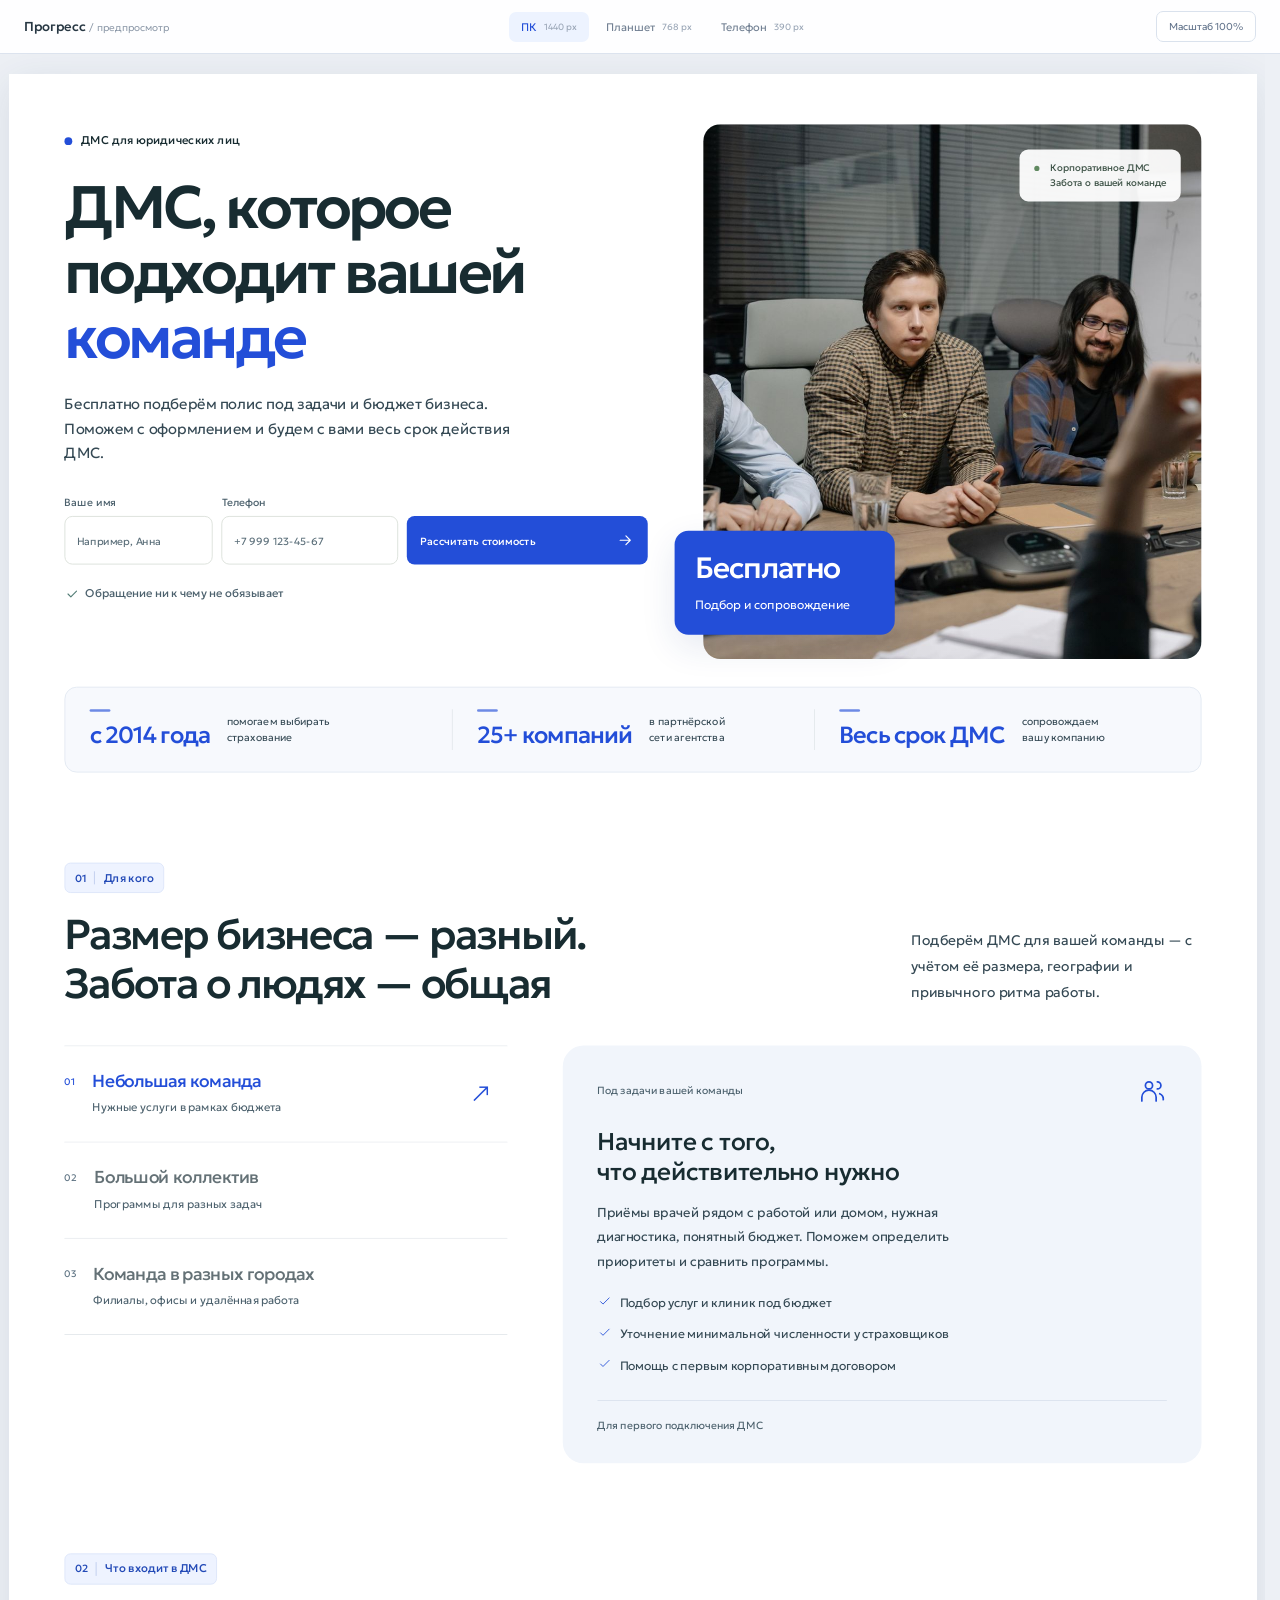
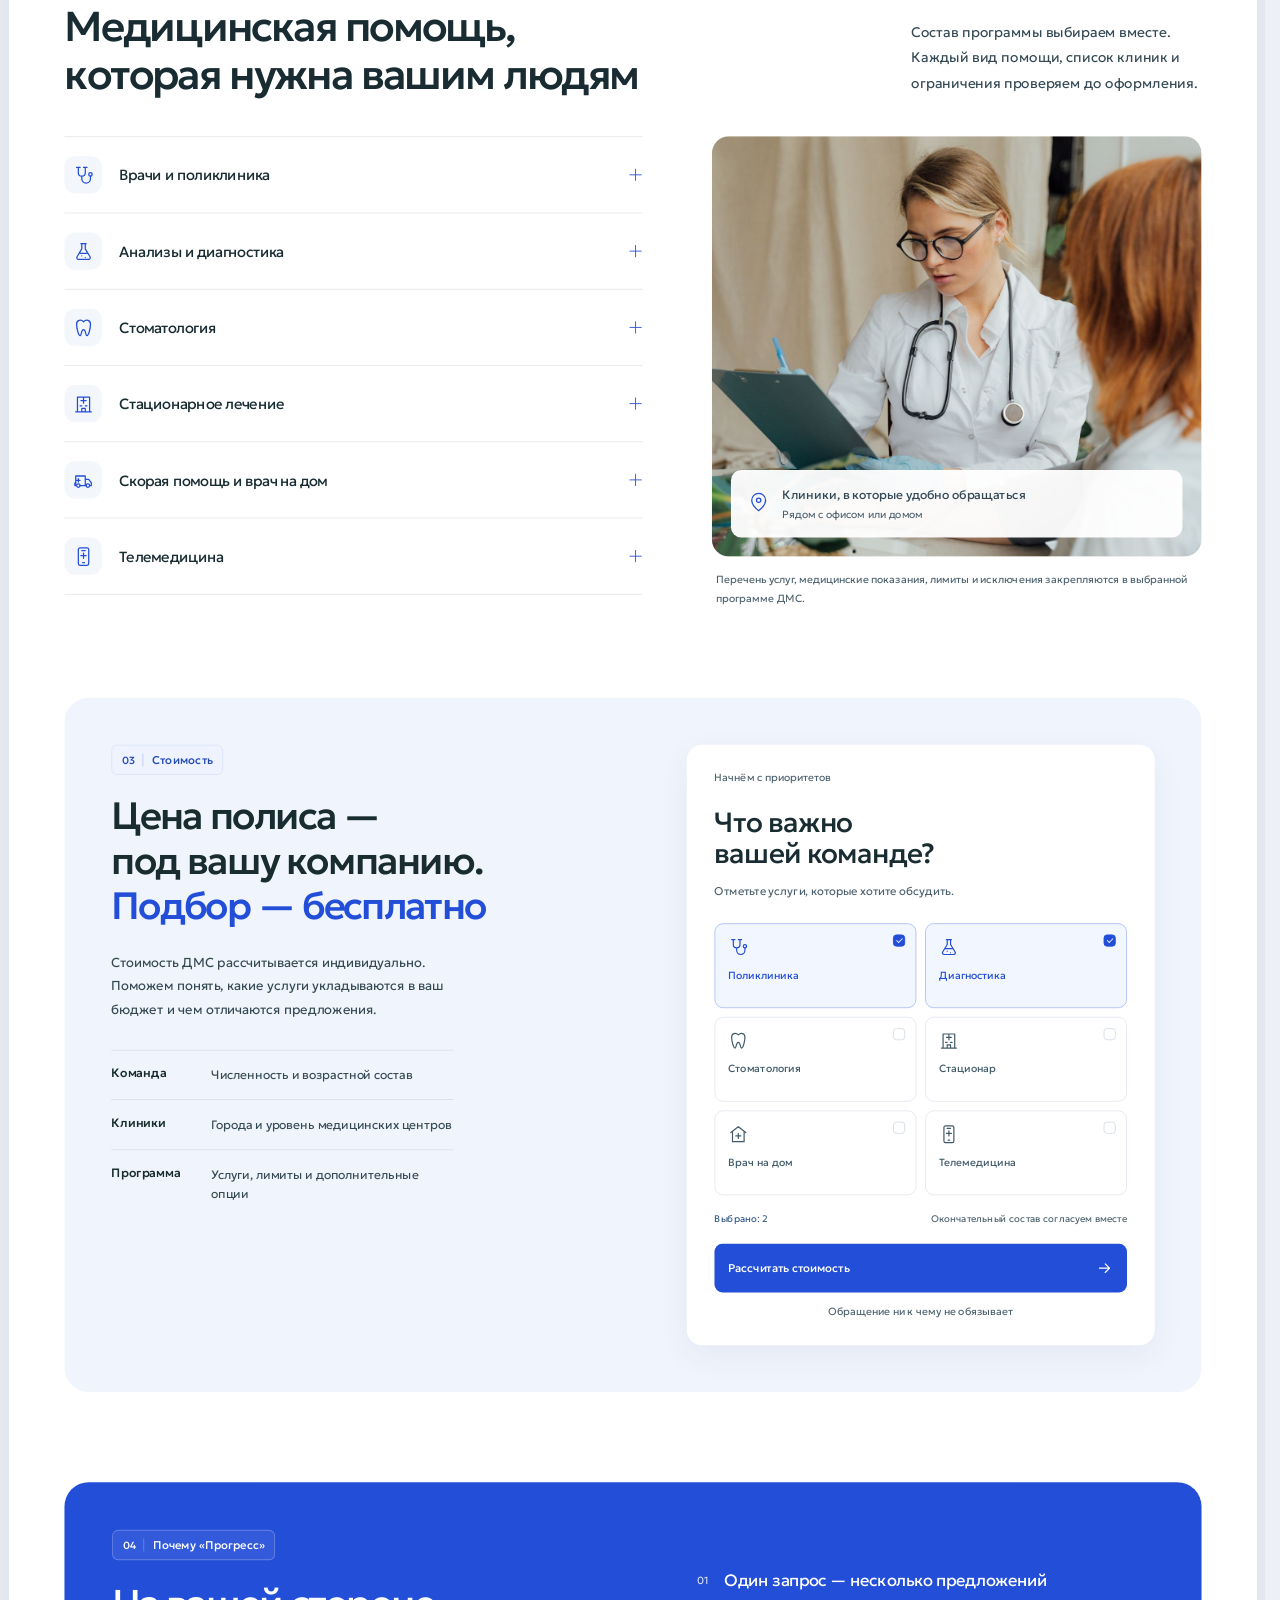
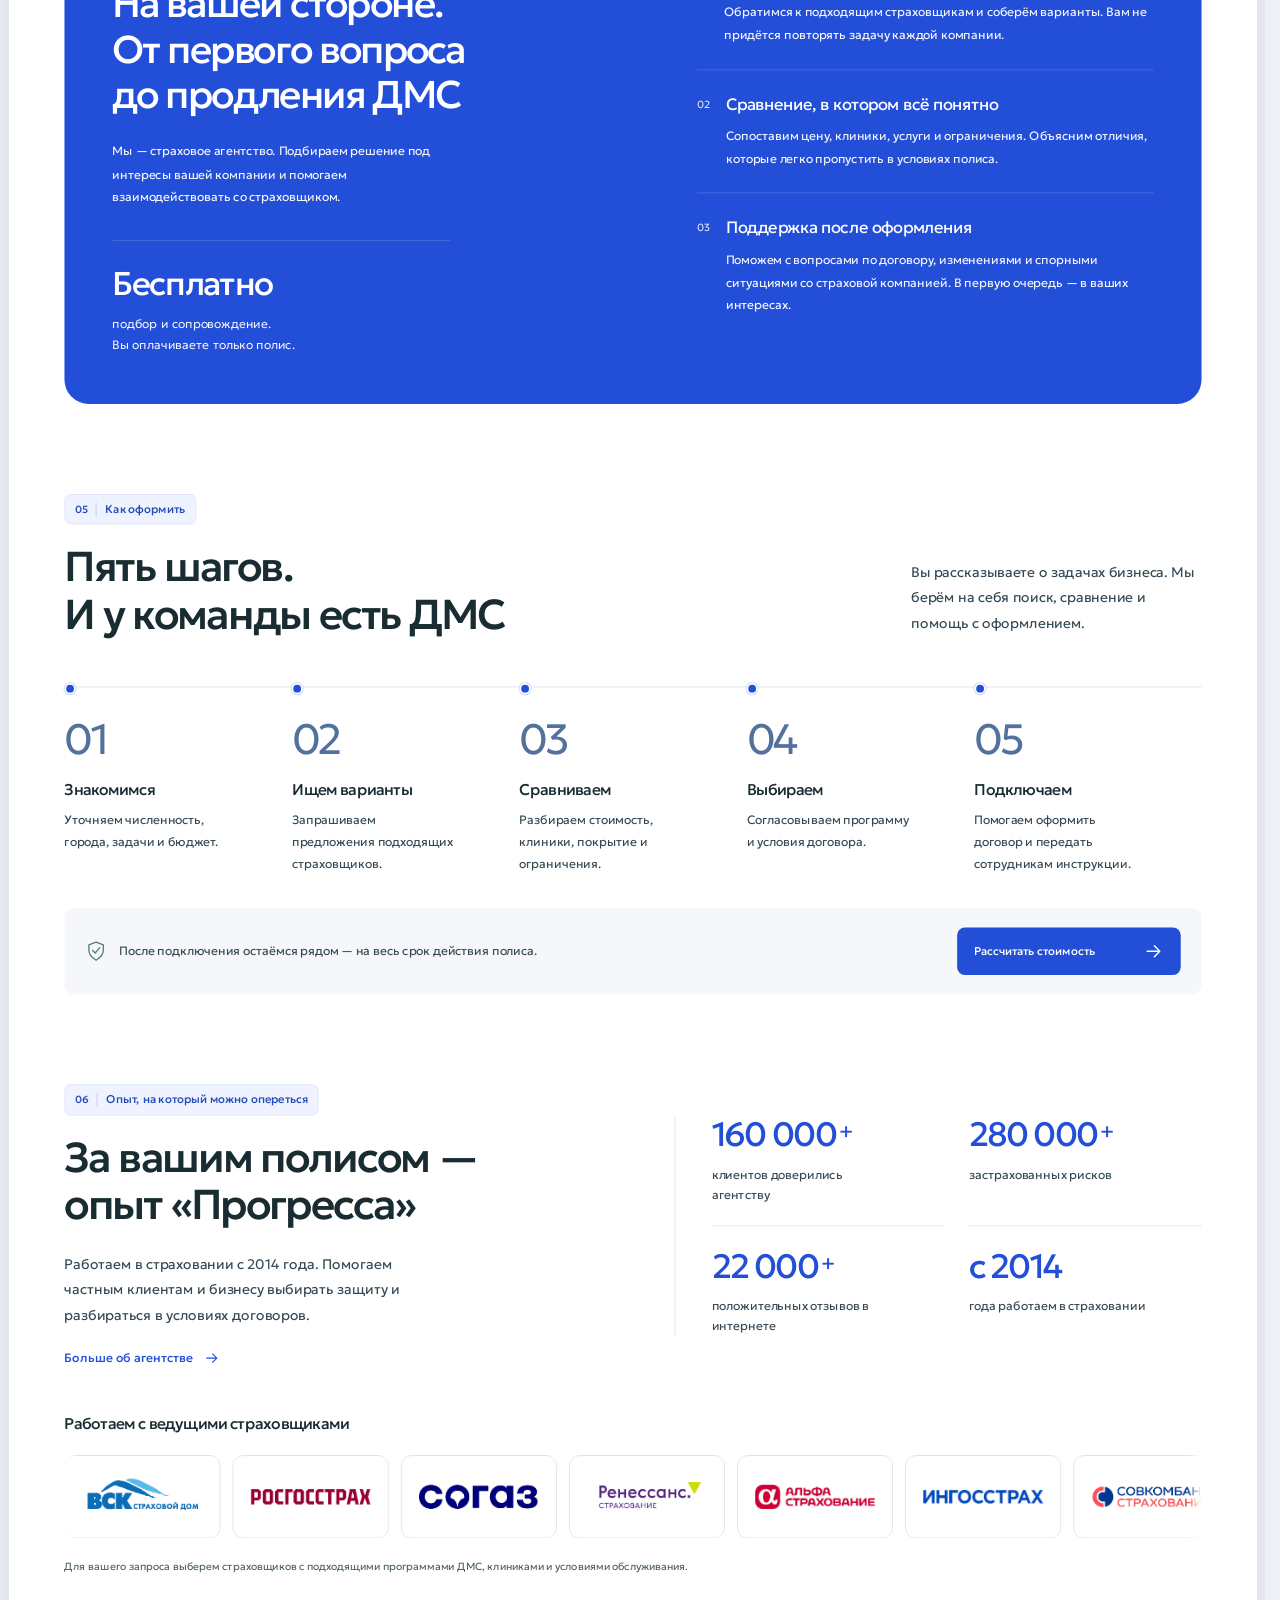
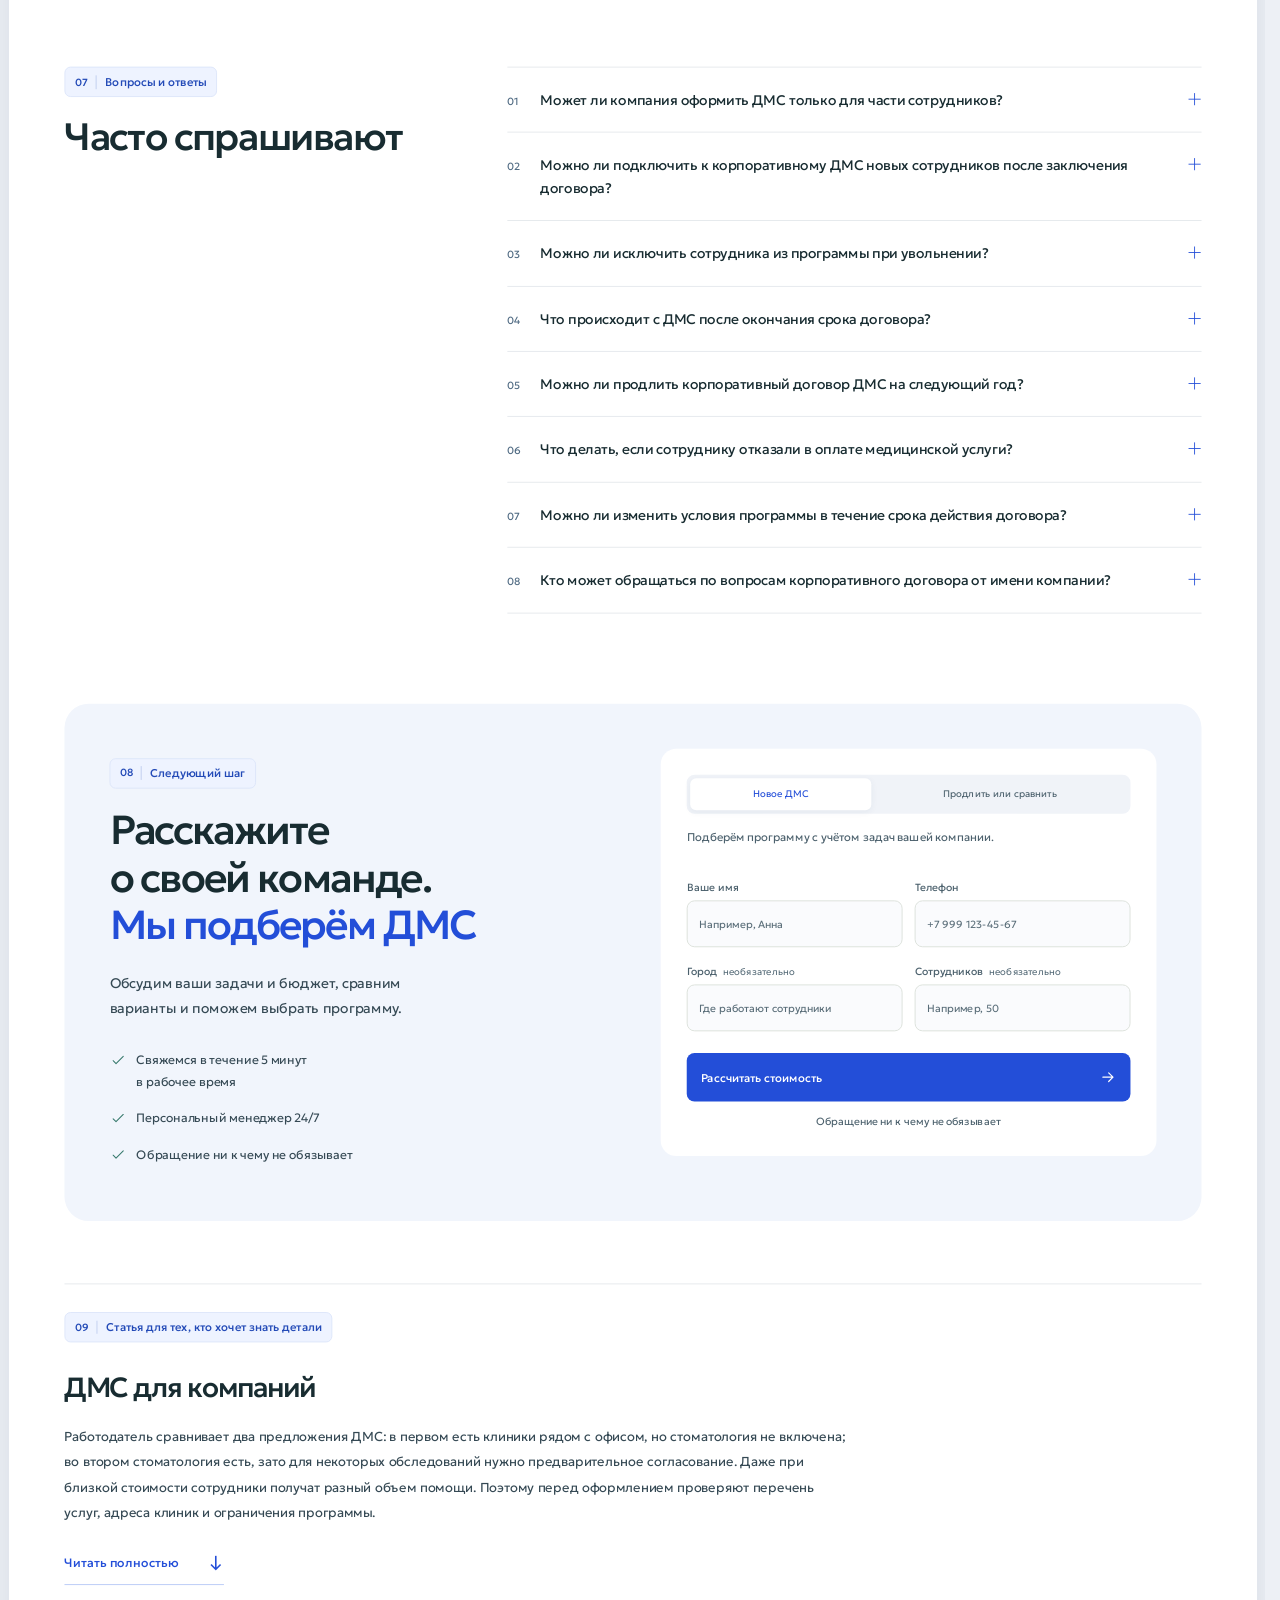
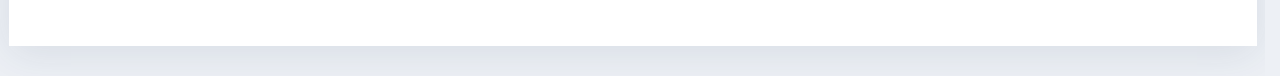
==== desktop.html @ ddcb8f74 "Publish reviewed DMS landing page with smooth scrolling" ====
<!doctype html>
<html lang="ru" data-review="desktop" data-width="1440">
<head>
  <meta charset="utf-8">
  <meta name="viewport" content="width=device-width,initial-scale=1">
  <meta name="robots" content="noindex,nofollow">
  <meta name="theme-color" content="#ffffff">
  <meta name="description" content="Бесплатный подбор ДМС для сотрудников под задачи и бюджет вашей компании. Прогресс Страхование — на вашей стороне весь срок полиса.">
  <title>ПК 1440 — ДМС Прогресс</title>
  <link rel="icon" href="./assets/favicon.svg" type="image/svg+xml">
  <link rel="preload" href="./assets/fonts/Geologica-Variable.ttf" as="font" type="font/ttf" crossorigin>
  <link rel="stylesheet" href="./previews/desktop.css">
  <link rel="stylesheet" href="./assets/vendor/lenis/lenis.css">
  <script src="./assets/vendor/lenis/lenis.min.js" defer></script>
  <script src="./scroll.js" defer></script>
  <script src="./app.js" defer></script>
<link rel="stylesheet" href="./review.css"><script src="./review.js" defer></script></head>
<body><div class="review-toolbar"><a class="review-brand" href="./index.html" title="Открыть обычную адаптивную страницу">Прогресс <span>/ предпросмотр</span></a><nav aria-label="Формат предпросмотра"><a href="./desktop.html" aria-current="page">ПК<span>1440 px</span></a><a href="./tablet.html">Планшет<span>768 px</span></a><a href="./mobile.html">Телефон<span>390 px</span></a></nav><button id="review-scale" type="button" aria-pressed="false">Масштаб 100%</button></div><div class="review-stage"><div class="review-canvas">
  <main>
    <section class="hero" aria-labelledby="hero-title">
      <div class="hero-copy">
        <div class="eyebrow"><span class="eyebrow-mark" aria-hidden="true"></span>ДМС для юридических лиц</div>
        <h1 id="hero-title">ДМС, которое<br>подходит вашей<br><span>команде</span></h1>
        <p class="hero-lead">Бесплатно подберём полис под задачи и бюджет бизнеса. Поможем с оформлением и будем с вами весь срок действия ДМС.</p>
        <form class="hero-form" id="hero-form" data-lead-form novalidate>
          <div class="form-row">
            <label class="field"><span>Ваше имя</span><input name="name" id="hero-name" autocomplete="given-name" placeholder="Например, Анна" required maxlength="80" aria-describedby="name-error"><small class="field-error" id="name-error"></small></label>
            <label class="field"><span>Телефон</span><input name="phone" id="hero-phone" autocomplete="tel" inputmode="tel" type="tel" placeholder="+7 999 123-45-67" required maxlength="22" aria-describedby="phone-error"><small class="field-error" id="phone-error"></small></label>
            <button class="button-primary" type="submit"><span>Рассчитать стоимость</span><svg viewBox="0 0 24 24" aria-hidden="true"><path d="M5 12h14M13 6l6 6-6 6"/></svg></button>
          </div>
        </form>
        <button class="button-primary hero-mobile-cta" type="button" data-open-lead data-context="hero" aria-haspopup="dialog" aria-controls="lead-dialog"><span>Рассчитать стоимость</span><svg viewBox="0 0 24 24" aria-hidden="true"><path d="M5 12h14M13 6l6 6-6 6"/></svg></button>
        <div class="hero-assurance">
          <span><svg viewBox="0 0 22 22" aria-hidden="true"><path d="m5 11 4 4 8-8"/></svg>Обращение ни к чему не обязывает</span>
        </div>
      </div>
      <div class="hero-visual">
        <figure class="hero-photo"><img src="./assets/images/business-meeting.jpg" alt="Коллеги на рабочем совещании" width="1500" height="1000" fetchpriority="high"></figure>
        <div class="care-caption"><span class="care-dot" aria-hidden="true"></span>Корпоративное ДМС<br>Забота о вашей команде</div>
        <div class="free-card">
          <div class="free-price">Бесплатно</div>
          <p>Подбор и сопровождение</p>
        </div>
      </div>
      <dl class="hero-proof" aria-label="Об агентстве">
        <div class="proof-fact"><dt>с 2014 года</dt><dd>помогаем выбирать<br>страхование</dd></div>
        <div class="proof-fact"><dt>25+ компаний</dt><dd>в партнёрской<br>сети агентства</dd></div>
        <div class="proof-fact"><dt>Весь срок ДМС</dt><dd>сопровождаем<br>вашу компанию</dd></div>
      </dl>
    </section>
    <section class="section audience-section" id="for-whom" aria-labelledby="audience-title" data-section="2">
  <div class="section-heading">
    <div><span class="section-kicker"><span class="kicker-index">01</span><span>Для кого</span></span><h2 id="audience-title">Размер бизнеса — разный.<br> Забота о людях — общая</h2></div>
    <p class="section-intro">Подберём ДМС для вашей команды — с учётом её размера, географии и привычного ритма работы.</p>
  </div>
  <div class="audience-layout">
    <div class="audience-tabs" role="tablist" aria-label="Тип вашей команды" aria-orientation="vertical">
      <button class="audience-tab is-active" id="team-small-tab" role="tab" aria-selected="true" aria-controls="team-small-panel" tabindex="0"><span class="tab-number">01</span><span><strong>Небольшая команда</strong><small>Нужные услуги в рамках бюджета</small></span><span class="tab-arrow" aria-hidden="true">↗</span></button>
      <button class="audience-tab" id="team-large-tab" role="tab" aria-selected="false" aria-controls="team-large-panel" tabindex="-1"><span class="tab-number">02</span><span><strong>Большой коллектив</strong><small>Программы для разных задач</small></span><span class="tab-arrow" aria-hidden="true">↗</span></button>
      <button class="audience-tab" id="team-regions-tab" role="tab" aria-selected="false" aria-controls="team-regions-panel" tabindex="-1"><span class="tab-number">03</span><span><strong>Команда в разных городах</strong><small>Филиалы, офисы и удалённая работа</small></span><span class="tab-arrow" aria-hidden="true">↗</span></button>
    </div>
    <div class="audience-panels">
      <div class="audience-panel" id="team-small-panel" role="tabpanel" aria-labelledby="team-small-tab" tabindex="0">
        <div class="panel-topline"><span>Под задачи вашей команды</span><svg class="icon" viewBox="0 0 24 24" aria-hidden="true"><circle cx="9" cy="8" r="3"/><path d="M3 21v-3a6 6 0 0 1 12 0v3M16 5a3 3 0 0 1 0 6m2 4a5 5 0 0 1 3 5"/></svg></div>
        <h3>Начните с того,<br> что действительно нужно</h3><p>Приёмы врачей рядом с работой или домом, нужная диагностика, понятный бюджет. Поможем определить приоритеты и сравнить программы.</p>
        <ul class="clean-list"><li><svg class="icon" viewBox="0 0 24 24" aria-hidden="true"><path d="m5 12 4 4L19 6"/></svg>Подбор услуг и клиник под бюджет</li><li><svg class="icon" viewBox="0 0 24 24" aria-hidden="true"><path d="m5 12 4 4L19 6"/></svg>Уточнение минимальной численности у страховщиков</li><li><svg class="icon" viewBox="0 0 24 24" aria-hidden="true"><path d="m5 12 4 4L19 6"/></svg>Помощь с первым корпоративным договором</li></ul>
        <span class="panel-footnote">Для первого подключения ДМС</span>
      </div>
      <div class="audience-panel" id="team-large-panel" role="tabpanel" aria-labelledby="team-large-tab" tabindex="0" hidden>
        <div class="panel-topline"><span>Одна компания, разные потребности</span><svg class="icon" viewBox="0 0 24 24" aria-hidden="true"><path d="M4 21V3h12v18M16 11h4v10M2 21h20M8 7h4M8 11h4M8 15h4M9 21v-3h2v3"/></svg></div>
        <h3>Программа, в которой<br> учтён весь коллектив</h3><p>Офис, производство, руководители и отдельные подразделения могут нуждаться в разном наборе услуг. Сопоставим подходящие уровни ДМС.</p>
        <ul class="clean-list"><li><svg class="icon" viewBox="0 0 24 24" aria-hidden="true"><path d="m5 12 4 4L19 6"/></svg>Программы для разных категорий сотрудников</li><li><svg class="icon" viewBox="0 0 24 24" aria-hidden="true"><path d="m5 12 4 4L19 6"/></svg>Условия подключения и исключения работников</li><li><svg class="icon" viewBox="0 0 24 24" aria-hidden="true"><path d="m5 12 4 4L19 6"/></svg>Понятное сравнение покрытия и стоимости</li></ul>
        <span class="panel-footnote">Для растущих компаний и крупных предприятий</span>
      </div>
      <div class="audience-panel" id="team-regions-panel" role="tabpanel" aria-labelledby="team-regions-tab" tabindex="0" hidden>
        <div class="panel-topline"><span>Забота без привязки к одному офису</span><svg class="icon" viewBox="0 0 24 24" aria-hidden="true"><path d="M20 10c0 6-8 12-8 12S4 16 4 10a8 8 0 0 1 16 0Z"/><circle cx="12" cy="10" r="2.5"/></svg></div>
        <h3>Сотрудники в разных городах.<br> Внимание — каждому</h3><p>Проверим доступные клиники по местам работы и проживания сотрудников. Обсудим условия обслуживания в поездках и дистанционные консультации.</p>
        <ul class="clean-list"><li><svg class="icon" viewBox="0 0 24 24" aria-hidden="true"><path d="m5 12 4 4L19 6"/></svg>Сеть клиник для каждого города</li><li><svg class="icon" viewBox="0 0 24 24" aria-hidden="true"><path d="m5 12 4 4L19 6"/></svg>Условия для удалённых сотрудников</li><li><svg class="icon" viewBox="0 0 24 24" aria-hidden="true"><path d="m5 12 4 4L19 6"/></svg>Телемедицина и помощь в командировках</li></ul>
        <span class="panel-footnote">Доступность услуг зависит от выбранной программы</span>
      </div>
    </div>
  </div>
</section>

<section class="section coverage-section" id="coverage" aria-labelledby="coverage-title" data-section="3">
  <div class="section-heading"><div><span class="section-kicker"><span class="kicker-index">02</span><span>Что входит в ДМС</span></span><h2 id="coverage-title">Медицинская помощь,<br> которая нужна вашим людям</h2></div><p class="section-intro">Состав программы выбираем вместе. Каждый вид помощи, список клиник и ограничения проверяем до оформления.</p></div>
  <div class="coverage-layout">
    <div class="coverage-options">
      <details class="coverage-option" name="coverage"><summary><span class="service-icon"><svg class="icon" viewBox="0 0 24 24" aria-hidden="true"><path d="M6 3v6a4 4 0 0 0 8 0V3M4 3h4M12 3h4M10 13v3a5 5 0 0 0 10 0v-3"/><circle cx="20" cy="11" r="2"/></svg></span><span>Врачи и поликлиника</span><span class="disclosure-mark" aria-hidden="true"></span></summary><div class="coverage-answer">Приёмы терапевта и профильных специалистов, лечение и процедуры по назначению врача. Уточним доступные клиники, порядок записи и повторных обращений.</div></details>
      <details class="coverage-option" name="coverage"><summary><span class="service-icon"><svg class="icon" viewBox="0 0 24 24" aria-hidden="true"><path d="M9 3h6M10 3v6L4.5 18a2 2 0 0 0 1.7 3h11.6a2 2 0 0 0 1.7-3L14 9V3M8 14h8"/><path d="M10 17h.01M14 19h.01"/></svg></span><span>Анализы и диагностика</span><span class="disclosure-mark" aria-hidden="true"></span></summary><div class="coverage-answer">Лабораторные исследования, УЗИ и другие обследования по медицинским показаниям. Для сложной диагностики отдельно проверим условия направления и согласования.</div></details>
      <details class="coverage-option" name="coverage"><summary><span class="service-icon"><svg class="icon" viewBox="0 0 24 24" aria-hidden="true"><path d="M12 5c-3-3-8-2-8 3 0 4 2 13 4 13 2 0 1-7 4-7s2 7 4 7c2 0 4-9 4-13 0-5-5-6-8-3Z"/></svg></span><span>Стоматология</span><span class="disclosure-mark" aria-hidden="true"></span></summary><div class="coverage-answer">Диагностика и лечение зубов в пределах выбранного пакета. Состав услуг, профилактику, протезирование и другие ограничения уточним отдельно.</div></details>
      <details class="coverage-option" name="coverage"><summary><span class="service-icon"><svg class="icon" viewBox="0 0 24 24" aria-hidden="true"><path d="M5 21V4h14v17M3 21h18M9 8h6M12 5v6M8 14h2M14 14h2M10 21v-4h4v4"/></svg></span><span>Стационарное лечение</span><span class="disclosure-mark" aria-hidden="true"></span></summary><div class="coverage-answer">Плановая или экстренная госпитализация — если включена в программу. Проверим медицинские организации, основания для обращения, лимиты и согласования.</div></details>
      <details class="coverage-option" name="coverage"><summary><span class="service-icon"><svg class="icon" viewBox="0 0 24 24" aria-hidden="true"><path d="M3 17V7h11v10M14 11h4l3 4v3h-2M3 18H2v-3M8 18h7M6 10v4M4 12h4"/><circle cx="6" cy="18" r="2"/><circle cx="17" cy="18" r="2"/></svg></span><span>Скорая помощь и врач на дом</span><span class="disclosure-mark" aria-hidden="true"></span></summary><div class="coverage-answer">Выезд врача, неотложная помощь и транспортировка по условиям полиса. Важны территория обслуживания, режим работы и порядок вызова.</div></details>
      <details class="coverage-option" name="coverage"><summary><span class="service-icon"><svg class="icon" viewBox="0 0 24 24" aria-hidden="true"><rect x="6" y="2" width="12" height="20" rx="2"/><path d="M10 5h4M12 8v6M9 11h6M11 19h2"/></svg></span><span>Телемедицина</span><span class="disclosure-mark" aria-hidden="true"></span></summary><div class="coverage-answer">Дистанционные консультации врачей и дополнительные сервисы. Уточним доступные специальности, количество обращений и возможности выбранной программы.</div></details>
    </div>
    <div class="coverage-visual">
      <figure><img src="./assets/images/consultation.jpg" alt="Врач беседует с пациенткой на консультации" width="1200" height="1800" loading="lazy"><figcaption><span><svg class="icon" viewBox="0 0 24 24" aria-hidden="true"><path d="M20 10c0 6-8 12-8 12S4 16 4 10a8 8 0 0 1 16 0Z"/><circle cx="12" cy="10" r="2.5"/></svg></span><p>Клиники, в которые удобно обращаться<br> <small>Рядом с офисом или домом</small></p></figcaption></figure>
      <p class="coverage-note">Перечень услуг, медицинские показания, лимиты и исключения закрепляются в выбранной программе ДМС.</p>
    </div>
  </div>
</section>

<section class="section price-section" id="price" aria-labelledby="price-title" data-section="4">
  <div class="price-surface">
    <div class="price-copy"><span class="section-kicker"><span class="kicker-index">03</span><span>Стоимость</span></span><h2 id="price-title">Цена полиса —<br> под вашу компанию.<br> <span>Подбор — бесплатно</span></h2><p class="section-intro">Стоимость ДМС рассчитывается индивидуально. Поможем понять, какие услуги укладываются в ваш бюджет и чем отличаются предложения.</p>
      <dl class="price-factors"><div><dt>Команда</dt><dd>Численность и возрастной состав</dd></div><div><dt>Клиники</dt><dd>Города и уровень медицинских центров</dd></div><div><dt>Программа</dt><dd>Услуги, лимиты и дополнительные опции</dd></div></dl>
    </div>
    <div class="program-builder"><div class="builder-top"><span>Начнём с приоритетов</span></div><h3>Что важно<br> вашей команде?</h3><p>Отметьте услуги, которые хотите обсудить.</p><fieldset class="service-choices"><legend class="sr-only">Приоритетные медицинские услуги</legend>
      <label><input type="checkbox" name="service" value="Поликлиника" checked><span><svg class="icon" viewBox="0 0 24 24" aria-hidden="true"><path d="M6 3v6a4 4 0 0 0 8 0V3M4 3h4M12 3h4M10 13v3a5 5 0 0 0 10 0v-3"/><circle cx="20" cy="11" r="2"/></svg>Поликлиника<i aria-hidden="true"></i></span></label>
      <label><input type="checkbox" name="service" value="Диагностика" checked><span><svg class="icon" viewBox="0 0 24 24" aria-hidden="true"><path d="M9 3h6M10 3v6L4.5 18a2 2 0 0 0 1.7 3h11.6a2 2 0 0 0 1.7-3L14 9V3M8 14h8"/><path d="M10 17h.01M14 19h.01"/></svg>Диагностика<i aria-hidden="true"></i></span></label>
      <label><input type="checkbox" name="service" value="Стоматология"><span><svg class="icon" viewBox="0 0 24 24" aria-hidden="true"><path d="M12 5c-3-3-8-2-8 3 0 4 2 13 4 13 2 0 1-7 4-7s2 7 4 7c2 0 4-9 4-13 0-5-5-6-8-3Z"/></svg>Стоматология<i aria-hidden="true"></i></span></label>
      <label><input type="checkbox" name="service" value="Стационар"><span><svg class="icon" viewBox="0 0 24 24" aria-hidden="true"><path d="M5 21V4h14v17M3 21h18M9 8h6M12 5v6M8 14h2M14 14h2M10 21v-4h4v4"/></svg>Стационар<i aria-hidden="true"></i></span></label>
      <label><input type="checkbox" name="service" value="Помощь на дому"><span><svg class="icon" viewBox="0 0 24 24" aria-hidden="true"><path d="m3 10 9-7 9 7M5 9v12h14V9M12 11v6M9 14h6"/></svg>Врач на дом<i aria-hidden="true"></i></span></label>
      <label><input type="checkbox" name="service" value="Телемедицина"><span><svg class="icon" viewBox="0 0 24 24" aria-hidden="true"><rect x="6" y="2" width="12" height="20" rx="2"/><path d="M10 5h4M12 8v6M9 11h6M11 19h2"/></svg>Телемедицина<i aria-hidden="true"></i></span></label>
    </fieldset><div class="builder-summary"><span id="service-count" aria-live="polite">Выбрано: 2</span><span>Окончательный состав согласуем вместе</span></div><button class="button-primary" type="button" data-open-lead data-context="price"><span>Рассчитать стоимость</span><svg class="icon" viewBox="0 0 24 24" aria-hidden="true"><path d="M5 12h14M13 6l6 6-6 6"/></svg></button><small class="builder-note">Обращение ни к чему не обязывает</small></div>
  </div>
</section>

<section class="section agency-section" id="agency" aria-labelledby="agency-title" data-section="5">
  <div class="agency-surface"><div class="agency-main"><span class="section-kicker"><span class="kicker-index">04</span><span>Почему «Прогресс»</span></span><h2 id="agency-title">На вашей стороне.<br> От первого вопроса<br> до продления ДМС</h2><p>Мы — страховое агентство. Подбираем решение под интересы вашей компании и помогаем взаимодействовать со страховщиком.</p><div class="agency-cost"><strong>Бесплатно</strong><span>подбор и сопровождение.<br> Вы оплачиваете только полис.</span></div></div>
    <div class="agency-reasons"><article><span class="reason-number">01</span><div><h3>Один запрос — несколько предложений</h3><p>Обратимся к подходящим страховщикам и соберём варианты. Вам не придётся повторять задачу каждой компании.</p></div></article><article><span class="reason-number">02</span><div><h3>Сравнение, в котором всё понятно</h3><p>Сопоставим цену, клиники, услуги и ограничения. Объясним отличия, которые легко пропустить в условиях полиса.</p></div></article><article><span class="reason-number">03</span><div><h3>Поддержка после оформления</h3><p>Поможем с вопросами по договору, изменениями и спорными ситуациями со страховой компанией. В первую очередь — в ваших интересах.</p></div></article></div>
  </div>
</section>

<section class="section process-section" id="process" aria-labelledby="process-title" data-section="6">
  <div class="section-heading"><div><span class="section-kicker"><span class="kicker-index">05</span><span>Как оформить</span></span><h2 id="process-title">Пять шагов.<br> И у команды есть ДМС</h2></div><p class="section-intro">Вы рассказываете о задачах бизнеса. Мы берём на себя поиск, сравнение и помощь с оформлением.</p></div>
  <ol class="process-steps"><li><span class="step-number">01</span><h3>Знакомимся</h3><p>Уточняем численность, города, задачи и бюджет.</p></li><li><span class="step-number">02</span><h3>Ищем варианты</h3><p>Запрашиваем предложения подходящих страховщиков.</p></li><li><span class="step-number">03</span><h3>Сравниваем</h3><p>Разбираем стоимость, клиники, покрытие и ограничения.</p></li><li><span class="step-number">04</span><h3>Выбираем</h3><p>Согласовываем программу и условия договора.</p></li><li><span class="step-number">05</span><h3>Подключаем</h3><p>Помогаем оформить договор и передать сотрудникам инструкции.</p></li></ol>
  <div class="process-after"><div class="process-promise"><span><svg class="icon" viewBox="0 0 24 24" aria-hidden="true"><path d="m12 2 8 3v6c0 5-3 8-8 11-5-3-8-6-8-11V5l8-3Z"/><path d="m8 11 3 3 5-6"/></svg></span><p>После подключения остаёмся рядом — на весь срок действия полиса.</p></div><button class="button-primary" type="button" data-open-lead data-context="process" aria-haspopup="dialog" aria-controls="lead-dialog"><span>Рассчитать стоимость</span><svg class="icon" viewBox="0 0 24 24" aria-hidden="true"><path d="M5 12h14M13 6l6 6-6 6"/></svg></button></div>
</section>

<section class="section trust-section" id="trust" aria-labelledby="trust-title" data-section="7">
  <div class="trust-grid"><div><span class="section-kicker"><span class="kicker-index">06</span><span>Опыт, на который можно опереться</span></span><h2 id="trust-title">За вашим полисом —<br> опыт «Прогресса»</h2><p class="section-intro">Работаем в страховании с 2014 года. Помогаем частным клиентам и бизнесу выбирать защиту и разбираться в условиях договоров.</p><a class="text-link" href="https://sa-progress.ru/o-kompanii/" target="_blank" rel="noopener">Больше об агентстве <svg class="icon" viewBox="0 0 24 24" aria-hidden="true"><path d="M5 12h14M13 6l6 6-6 6"/></svg></a></div><div class="trust-evidence"><dl class="trust-facts"><div><dt>160 000<span>+</span></dt><dd>клиентов доверились агентству</dd></div><div><dt>280 000<span>+</span></dt><dd>застрахованных рисков</dd></div><div><dt>22 000<span>+</span></dt><dd>положительных отзывов в интернете</dd></div><div><dt>с 2014</dt><dd>года работаем в страховании</dd></div></dl></div></div>
  <div class="partners-heading"><h3>Работаем с ведущими страховщиками</h3></div>
  <div class="partners-marquee" role="region" tabindex="0" aria-label="Страховые компании — партнёры агентства"><div class="partner-track" id="partner-track"><ul class="partner-group" aria-label="Все страховщики из ленты агентства"><li><img src="./assets/images/partners/vsk.png" alt="ВСК"></li><li><img src="./assets/images/partners/rgs.png" alt="Росгосстрах"></li><li><img src="./assets/images/partners/sogaz.png" alt="Согаз"></li><li><img src="./assets/images/partners/ren.png" alt="Ренессанс страхование"></li><li><img src="./assets/images/partners/alfa.png" alt="АльфаСтрахование"></li><li><img src="./assets/images/partners/ingos.png" alt="Ингосстрах"></li><li><img src="./assets/images/partners/sovcom.png" alt="Совкомбанк страхование"></li><li><img src="./assets/images/partners/reso.png" alt="Ресо-Гарантия"></li><li><img src="./assets/images/partners/soglasie.png" alt="Согласие"></li><li><img src="./assets/images/partners/t-insurance.png" alt="Тинькофф страхование"></li><li><img src="./assets/images/partners/sber.png" alt="Сбербанк Страхование"></li></ul><ul class="partner-group" aria-hidden="true"><li><img src="./assets/images/partners/vsk.png" alt=""></li><li><img src="./assets/images/partners/rgs.png" alt=""></li><li><img src="./assets/images/partners/sogaz.png" alt=""></li><li><img src="./assets/images/partners/ren.png" alt=""></li><li><img src="./assets/images/partners/alfa.png" alt=""></li><li><img src="./assets/images/partners/ingos.png" alt=""></li><li><img src="./assets/images/partners/sovcom.png" alt=""></li><li><img src="./assets/images/partners/reso.png" alt=""></li><li><img src="./assets/images/partners/soglasie.png" alt=""></li><li><img src="./assets/images/partners/t-insurance.png" alt=""></li><li><img src="./assets/images/partners/sber.png" alt=""></li></ul></div></div>
  <p class="partner-note">Для вашего запроса выберем страховщиков с подходящими программами ДМС, клиниками и условиями обслуживания.</p>
</section>

<section class="section faq-section" id="faq" aria-labelledby="faq-title" data-section="8">
  <div class="faq-layout"><div class="faq-heading"><span class="section-kicker"><span class="kicker-index">07</span><span>Вопросы и ответы</span></span><h2 id="faq-title">Часто спрашивают</h2></div><div class="faq-list"><details class="faq-item" name="faq"><summary><span class="faq-index">01</span><span data-source-faq-question="0">Может ли компания оформить ДМС только для части сотрудников?</span><span class="disclosure-mark" aria-hidden="true"></span></summary><div class="faq-answer"><p data-source-faq-answer="0">Да, если страховщик допускает выбранный состав группы. Например, можно запросить программу для определенного подразделения или категории работников. Перед оформлением уточняют минимальную численность группы и закрепляют понятные условия предоставления льготы.</p></div></details>
<details class="faq-item" name="faq"><summary><span class="faq-index">02</span><span data-source-faq-question="1">Можно ли подключить к корпоративному ДМС новых сотрудников после заключения договора?</span><span class="disclosure-mark" aria-hidden="true"></span></summary><div class="faq-answer"><p data-source-faq-answer="1">Да, при наличии такой процедуры в договоре. Страховщик уточнит, какие сведения передать, с какой даты начнется обслуживание и потребуется ли доплата за оставшийся срок.</p></div></details>
<details class="faq-item" name="faq"><summary><span class="faq-index">03</span><span data-source-faq-question="2">Можно ли исключить сотрудника из программы при увольнении?</span><span class="disclosure-mark" aria-hidden="true"></span></summary><div class="faq-answer"><p data-source-faq-answer="2">Обычно да, в порядке, предусмотренном договором. Работодатель уведомляет страховщика об изменении списка и уточняет дату прекращения обслуживания и правила возможного перерасчета.</p></div></details>
<details class="faq-item" name="faq"><summary><span class="faq-index">04</span><span data-source-faq-question="3">Что происходит с ДМС после окончания срока договора?</span><span class="disclosure-mark" aria-hidden="true"></span></summary><div class="faq-answer"><p data-source-faq-answer="3">Покрытие прекращается в дату окончания договора, если страхование не продлили. Чтобы сотрудники не остались без доступа к программе между периодами, новый срок обслуживания лучше согласовать заранее.</p></div></details>
<details class="faq-item" name="faq"><summary><span class="faq-index">05</span><span data-source-faq-question="4">Можно ли продлить корпоративный договор ДМС на следующий год?</span><span class="disclosure-mark" aria-hidden="true"></span></summary><div class="faq-answer"><p data-source-faq-answer="4">Да, если стороны согласуют продление или заключение нового договора. Перед этим проверяют обновленный список сотрудников, доступность клиник, состав услуг и новый расчет стоимости.</p></div></details>
<details class="faq-item" name="faq"><summary><span class="faq-index">06</span><span data-source-faq-question="5">Что делать, если сотруднику отказали в оплате медицинской услуги?</span><span class="disclosure-mark" aria-hidden="true"></span></summary><div class="faq-answer"><p data-source-faq-answer="5">Сначала запросите у сервисной службы страховщика конкретную причину отказа: услуга может отсутствовать в программе, требовать направления или предварительного согласования. Сохраните ответ, медицинское назначение и связанные документы. Если договор оформлен через «Прогресс Страхование», менеджер поможет разобраться в условиях и порядке дальнейшего обращения.</p></div></details>
<details class="faq-item" name="faq"><summary><span class="faq-index">07</span><span data-source-faq-question="6">Можно ли изменить условия программы в течение срока действия договора?</span><span class="disclosure-mark" aria-hidden="true"></span></summary><div class="faq-answer"><p data-source-faq-answer="6">Иногда да, если страховщик согласует изменения. Расширение услуг, изменение перечня клиник или подключение новой группы сотрудников может потребовать дополнительного соглашения и перерасчета стоимости.</p></div></details>
<details class="faq-item" name="faq"><summary><span class="faq-index">08</span><span data-source-faq-question="7">Кто может обращаться по вопросам корпоративного договора от имени компании?</span><span class="disclosure-mark" aria-hidden="true"></span></summary><div class="faq-answer"><p data-source-faq-answer="7">Руководитель или уполномоченный представитель работодателя — например, сотрудник HR-службы. Порядок подтверждения полномочий и обмена сведениями согласовывают при оформлении договора.</p></div></details></div></div>
</section>

<section class="section request-section" id="request" aria-labelledby="request-title" data-section="9">
  <div class="request-surface"><div class="request-copy"><span class="section-kicker"><span class="kicker-index">08</span><span>Следующий шаг</span></span><h2 id="request-title">Расскажите<br> о своей команде.<br> <span>Мы подберём ДМС</span></h2><p>Обсудим ваши задачи и бюджет, сравним варианты и поможем выбрать программу.</p><ul class="request-promises"><li><svg class="icon" viewBox="0 0 24 24" aria-hidden="true"><path d="m5 12 4 4L19 6"/></svg><span>Свяжемся в течение 5 минут<br> в рабочее время</span></li><li><svg class="icon" viewBox="0 0 24 24" aria-hidden="true"><path d="m5 12 4 4L19 6"/></svg><span>Персональный менеджер 24/7</span></li><li><svg class="icon" viewBox="0 0 24 24" aria-hidden="true"><path d="m5 12 4 4L19 6"/></svg><span>Обращение ни к чему не обязывает</span></li></ul></div>
    <form class="request-form" id="request-form" data-lead-form novalidate>
      <fieldset class="request-scenarios"><legend class="sr-only">Ваша задача</legend><label><input type="radio" name="scenario" value="new" checked><span>Новое ДМС</span></label><label><input type="radio" name="scenario" value="renew"><span>Продлить или сравнить</span></label></fieldset>
      <p class="scenario-description" id="scenario-description">Подберём программу с учётом задач вашей компании.</p>
      <div class="request-fields"><label class="field"><span>Ваше имя</span><input name="name" id="request-name" autocomplete="given-name" placeholder="Например, Анна" required maxlength="80" aria-describedby="request-name-error"><small class="field-error" id="request-name-error"></small></label><label class="field"><span>Телефон</span><input name="phone" id="request-phone" autocomplete="tel" inputmode="tel" type="tel" placeholder="+7 999 123-45-67" required maxlength="22" aria-describedby="request-phone-error"><small class="field-error" id="request-phone-error"></small></label><label class="field"><span>Город <i>необязательно</i></span><input name="city" autocomplete="address-level2" placeholder="Где работают сотрудники" maxlength="100"></label><label class="field"><span>Сотрудников <i>необязательно</i></span><input name="employees" type="number" inputmode="numeric" min="1" max="100000" placeholder="Например, 50" aria-describedby="employees-error"><small class="field-error" id="employees-error"></small></label></div>
      <div class="program-file" id="program-file" hidden><label for="policy-file"><svg class="icon" viewBox="0 0 24 24" aria-hidden="true"><path d="M14 2H5v20h14V7l-5-5Z M14 2v5h5M8 12h8M8 16h6"/></svg><span id="file-label">Прикрепить действующую программу<small>Необязательно · PDF, DOCX, XLSX · до 10 МБ</small></span><input id="policy-file" type="file" accept=".pdf,.doc,.docx,.xls,.xlsx"></label><p id="file-error" class="field-error" role="status"></p></div>
      <button class="button-primary" type="submit"><span>Рассчитать стоимость</span><svg class="icon" viewBox="0 0 24 24" aria-hidden="true"><path d="M5 12h14M13 6l6 6-6 6"/></svg></button><p class="request-reassurance">Обращение ни к чему не обязывает</p>
    </form>
  </div>
</section>

<section class="section article-section" id="article" aria-labelledby="article-title" data-section="10">
  <div class="article-label"><span class="section-kicker"><span class="kicker-index">09</span><span>Статья для тех, кто хочет знать детали</span></span></div>
  <article class="seo-article"><h2 data-source-article="0" id="article-title"><strong>ДМС для компаний</strong></h2>
<p data-source-article="1">Работодатель сравнивает два предложения ДМС: в первом есть клиники рядом с офисом, но стоматология не включена; во втором стоматология есть, зато для некоторых обследований нужно предварительное согласование. Даже при близкой стоимости сотрудники получат разный объем помощи. Поэтому перед оформлением проверяют перечень услуг, адреса клиник и ограничения программы.</p>
<div id="article-more" hidden><p data-source-article="2">При подборе ДМС для юридических лиц в Москве учитывают численность команды, районы обслуживания, необходимые услуги и бюджет. «Прогресс Страхование» помогает получить предложения нескольких страховщиков, сопоставить условия и оформить корпоративный договор.</p>
<h3 data-source-article="3"><strong>Что такое корпоративное ДМС и как оно работает</strong></h3>
<p data-source-article="4">Добровольное медицинское страхование для юридических лиц — это договор, по которому работодатель оплачивает страховую программу для сотрудников. Страховщик организует медицинскую помощь в объеме, указанном в договоре: приемы врачей, диагностику, лечение и другие согласованные услуги.</p>
<p data-source-article="5">Страхование ДМС для юридических лиц оформляется по корпоративному договору: работодатель выступает страхователем, сотрудники — застрахованными лицами. Запись к врачу может проходить напрямую через клинику или через сервисную службу страховщика. Для отдельных обследований и госпитализации иногда нужны направление врача и предварительное согласование — этот порядок указан в программе.</p>
<p data-source-article="6">В договоре проверяют список сотрудников, дату начала обслуживания, перечень медицинских услуг и сеть клиник. Например, больница может входить в сеть страховщика, но плановая госпитализация по выбранному пакету будет недоступна. Для нее нужен отдельный раздел покрытия.</p>
<p data-source-article="7">Условия могут различаться для групп персонала. Организация вправе запросить несколько уровней программ, а возможность их объединения в одном договоре нужно согласовать со страховой компанией.</p>
<h3 data-source-article="8"><strong>Какие задачи бизнеса решает ДМС для сотрудников</strong></h3>
<p data-source-article="9">ДМС для организаций включают в социальный пакет, когда хотят предложить сотрудникам доступные клиники и понятный порядок обращения за медицинской помощью.</p>
<ul><li data-source-article="10">Социальный пакет и конкурентоспособность работодателя. В вакансии можно указать конкретные услуги: приемы врачей в частных клиниках, диагностику или стоматологию. При этом кандидатам важно сообщать, с какого момента начинает действовать полис и какие услуги действительно включены.</li>
<li data-source-article="11">Забота о здоровье коллектива. Работникам проще планировать консультации и обследования, когда есть подходящие клиники и ясные правила записи. При выборе учитывают сменный график, удаленную работу и расположение подразделений.</li>
<li data-source-article="12">Удержание персонала и HR-бренд. Корпоративный ДМС для бизнеса и ООО может стать аргументом при выборе работодателя, если сотрудникам доступны востребованные клиники и услуги. Правила подключения новых работников и перехода между программами лучше закрепить до запуска.</li>
<li data-source-article="13">Организация медицинского обслуживания. HR-отдел передает страховщику изменения в списках сотрудников, информирует персонал о программе и направляет вопросы в сервисную службу. Порядок таких обращений и ответственных лиц фиксируют при заключении договора.</li>
</ul><p data-source-article="14">При запуске ДМС сотрудникам передают список доступных клиник, контакты сервисной службы и инструкцию по записи. В ней отдельно указывают, какие обследования требуют согласования и что делать, если клиника не может принять по полису.</p>
<h3 data-source-article="15"><strong>Какие медицинские услуги можно включить в программу ДМС</strong></h3>
<p data-source-article="16">Медицинская страховка для юридических лиц может состоять из базовой амбулаторной помощи и дополнительных разделов. Для каждого вида помощи нужно уточнить, какие услуги включены, где их оказывают и требуется ли согласование.</p>
<ul><li data-source-article="17">Амбулаторно-поликлиническая помощь. Прием терапевта и профильных специалистов, лечение и процедуры по назначению врача. Уточняют доступность повторных приемов, вызова врача на дом и дистанционных консультаций.</li>
<li data-source-article="18">Диагностика и лабораторные исследования. Анализы, УЗИ и инструментальные обследования. Для КТ, МРТ и дорогостоящей диагностики страховщик может устанавливать особый порядок назначения и согласования.</li>
<li data-source-article="19">Стоматологическая помощь. Лечение кариеса, диагностика, удаление зубов и другие услуги в пределах выбранного пакета. Протезирование, имплантацию, ортодонтию и профилактическую гигиену проверяют отдельно: эти услуги не всегда включены.</li>
<li data-source-article="20">Скорая и неотложная медицинская помощь. Вызов бригады, неотложная помощь и транспортировка — если предусмотрены программой. Важны территория обслуживания и порядок вызова.</li>
<li data-source-article="21">Стационарное лечение и дополнительные опции. Плановая или экстренная госпитализация, операции, телемедицина, профилактические осмотры и отдельные программы обследований. Для стационара уточняют перечень оснований, медицинские организации и лимиты.</li>
</ul><p data-source-article="22">Страховка ДМС для юридических лиц может включать раздел «Стоматология», но перечень услуг внутри него отличается. В одной программе предусмотрено лечение кариеса, в другой — также удаление зубов и некоторые хирургические процедуры. Поэтому при сравнении смотрят расшифровку раздела в приложении к договору.</p>
<p data-source-article="23">Отдельно проверьте порядок согласования сложной диагностики: кто оформляет направление, куда обращаться сотруднику и какие документы запрашивает страховщик. Если в ближайшей клинике нужного исследования нет, важно заранее знать, как согласуется обращение в другое учреждение.</p>
<h3 data-source-article="24"><strong>Как подобрать программу ДМС для организации</strong></h3>
<p data-source-article="25">Перед запросом предложений полезно разделить сотрудников по городам, подразделениям и режиму работы. Для офиса в центре Москвы и сменного персонала на удаленной площадке удобная сеть клиник может оказаться разной.</p>
<ul><li data-source-article="26">Численность сотрудников. Укажите количество работников, которых планируете включить сразу, и ожидаемое пополнение штата. Уточните у страховщика минимальную численность группы и правила подключения в течение года.</li>
<li data-source-article="27">Бюджет на медицинское страхование. Определите общий предел расходов и приоритетные услуги. Если бюджет ограничен, сравните несколько вариантов наполнения с прозрачным перечнем различий.</li>
<li data-source-article="28">География обслуживания. Когда компания оформляет ДМС для юр лиц в Москве и других городах, список клиник проверяют по каждому филиалу. Наличие страховщика в регионе еще не подтверждает, что нужные специалисты доступны по выбранному пакету.</li>
<li data-source-article="29">Потребности разных категорий персонала. Работникам со сменным графиком и сотрудникам, которые часто ездят по регионам, могут понадобиться разные условия записи и обслуживания. Для отдельных групп можно запросить расширенные программы.</li>
<li data-source-article="30">Медицинские организации и доступность услуг. Проверьте адреса, профиль клиник, порядок записи, ограничения по специалистам и диагностике. Уточните, как страховщик информирует об изменениях медицинской сети.</li>
</ul><p data-source-article="31">Например, в предложении указаны десятки клиник по Москве, но большинство сотрудников работает в одном районе. Вместо общей численности медицинской сети лучше проверить ближайшие адреса, часы приема и наличие нужных специалистов.</p>
<p data-source-article="32">Если часть сотрудников работает удаленно, заранее уточните, какие клиники доступны по месту их проживания и можно ли обслуживаться вне города работодателя. Для разъездного персонала важны условия помощи в командировках.</p>
<h3 data-source-article="33"><strong>От чего зависит стоимость ДМС для юридических лиц</strong></h3>
<p data-source-article="34">Стоимость полиса ДМС для юридических лиц страховщик рассчитывает под конкретную группу сотрудников и набор медицинских услуг. Итоговую сумму обычно определяют после получения исходных данных; универсального тарифа для всех организаций нет.</p>
<ul><li data-source-article="35">Количество застрахованных сотрудников. Для крупных групп страховщик может предложить другой тариф на человека, но результат зависит от состава коллектива и условий программы. Уточните, изменится ли ставка при расширении штата.</li>
<li data-source-article="36">Состав страховой программы. Добавление стоматологии, стационара или расширенной диагностики меняет расчет. Запросите стоимость основного пакета и каждой дополнительной опции отдельно: так легче оценить, что укладывается в бюджет.</li>
<li data-source-article="37">Возрастной состав и характеристики группы. Страховщик может запрашивать возрастные данные и сведения, предусмотренные его правилами расчета. Конкретный набор параметров уточняют при заявке.</li>
<li data-source-article="38">Уровень клиник и территория обслуживания. Медицинские центры разных категорий и обслуживание в нескольких регионах могут стоить по-разному. Важно проверить, какие учреждения доступны каждому сотруднику.</li>
</ul><p data-source-article="39">Если у страховщика есть калькулятор ДМС для юридических лиц, указанная в нем цена обычно предварительная. Для расчета под компанию потребуются численность группы, города обслуживания, желаемые клиники, состав услуг и бюджет. Эти сведения можно передать в «Прогресс Страхование»: агентство запросит подходящие предложения и поможет сравнить их по наполнению.</p>
<p data-source-article="40">Если расчет представлен в виде цены на одного сотрудника, отдельно уточните стоимость дополнительных опций, порядок доплаты за новых работников и условия перерасчета при увольнении. Эти параметры влияют на расходы компании в течение года.</p>
<h3 data-source-article="41"><strong>Как оформить ДМС для юридического лица</strong></h3>
<p data-source-article="42">Для оформления работодатель передает параметры программы и согласует условия со страховщиком. «Прогресс Страхование» помогает пройти подбор и оформление по следующей схеме.</p>
<ol><li data-source-article="43">Заявка и исходные данные. Сообщите название компании, города обслуживания, численность сотрудников, бюджет и желаемые услуги. Состав необходимых сведений о персонале уточняют на следующем этапе, исходя из требований страховщика.</li>
<li data-source-article="44">Подбор предложений. Агентство запрашивает варианты у подходящих страховщиков и сопоставляет клиники, услуги, ограничения и цену. При необходимости формируются программы для разных групп сотрудников.</li>
<li data-source-article="45">Согласование договора. До подписания проверяют начало действия покрытия, полный перечень услуг, списки застрахованных, порядок их изменения и сроки предоставления документов.</li>
<li data-source-article="46">Оформление и подключение сотрудников. После согласования и выполнения условий договора страховщик оформляет документы и подключает застрахованных. Компании передают информацию о порядке пользования программой.</li>
<li data-source-article="47">Начало медицинского обслуживания. Сотрудникам сообщают, как записаться к врачу, когда требуется согласование и куда обращаться с вопросами. Если программа сменяется, заранее сверяют даты окончания старого и начала нового договора.</li>
</ol><p data-source-article="48">Если компания продлевает существующее ДМС, полезно до расчета собрать обращения сотрудников по недоступным клиникам, сложной записи и отказам в согласовании. Эти вопросы стоит включить в запрос при продлении или смене страховщика.</p>
<h3 data-source-article="49"><strong>Налоговые и документальные вопросы при оформлении ДМС</strong></h3>
<p data-source-article="50">Для оформления корпоративного договора обычно нужны реквизиты организации, сведения об уполномоченном представителе и список работников для подключения. Формат и состав данных определяет страховщик. Передавать персональные сведения следует через согласованный безопасный канал и с соблюдением правил обработки персональных данных.</p>
<p data-source-article="51">При расчете налога на прибыль взносы по договорам ДМС работников сроком не менее года могут учитываться в расходах на оплату труда. Пункт 16 статьи 255 НК РФ устанавливает совокупный предел 6% расходов на оплату труда для предусмотренных им медицинских расходов. Для отдельных налоговых режимов правила учета будут другими.</p>
<p data-source-article="52">По подпункту 5 пункта 1 статьи 422 НК РФ страховые платежи работодателя по соответствующим договорам ДМС, заключенным на срок не менее года, не облагаются страховыми взносами при соблюдении условий нормы.</p>
<p data-source-article="53">Бухгалтерии стоит проверить срок договора, документальное основание предоставления ДМС работникам, порядок учета взносов и последствия изменений в списках застрахованных. Порядок учета зависит от системы налогообложения компании и условий договора.</p>
<h3 data-source-article="54"><strong>Почему стоит обратиться в «Прогресс Страхование»</strong></h3>
<p data-source-article="55">HR-отделу сложно сравнивать корпоративные программы, если один страховщик прислал общую цену со стоматологией, другой — стоимость только поликлинического обслуживания, а третий включил в расчет стационар. «Прогресс Страхование» помогает привести такие предложения к сопоставимому виду: разделить основные и дополнительные услуги, уточнить ограничения и сеть клиник.</p>
<p data-source-article="56">Когда организация выбирает страховую компанию для ДМС юридических лиц, нужно проверить условия обслуживания: где принимают сотрудников, как согласуют диагностику и какие ограничения установлены для стационара. За исполнение договора отвечает страховщик. «Прогресс Страхование» помогает сопоставить эти параметры до оформления полиса.</p>
<p data-source-article="57">«Прогресс Страхование» сравнивает доступные предложения среди топ-25 страховщиков. Не каждый запрос направляют во все компании: состав подбора зависит от численности коллектива, географии и необходимых услуг. Менеджер пояснит, чем различаются подходящие варианты, включая ограничения, которые не видны по одной цене.</p>
<p data-source-article="58">После оформления агентство сопровождает своих клиентов в течение срока договора. Если возникают вопросы по условиям полиса или порядку обращения за медицинской помощью, менеджер поможет сориентироваться и связаться со страховщиком.</p>
<p data-source-article="59">Оставьте заявку, укажите численность команды, города обслуживания, желаемые услуги и ориентировочный бюджет. Агентство подготовит предложения для сравнения и поможет оформить выбранную программу.</p>
</div><button class="article-toggle" id="article-toggle" type="button" aria-expanded="false" aria-controls="article-more"><span>Читать полностью</span><span aria-hidden="true">↓</span></button></article>
  <div class="article-reading-actions" hidden><button class="text-link article-collapse" type="button" aria-controls="article-more">Свернуть статью <span aria-hidden="true">↑</span></button></div>
  <noscript><style>#article-more[hidden]{display:block}.article-toggle,.article-reading-actions{display:none}</style></noscript>
</section>

  </main>
  <dialog id="lead-dialog" class="lead-dialog" aria-labelledby="lead-dialog-title"><button class="dialog-close" aria-label="Закрыть форму" type="button" data-close-dialog>×</button><span class="dialog-label">Подберём ДМС под вашу задачу</span><h2 id="lead-dialog-title">Начнём<br>с вашей команды</h2><p id="lead-context"></p><form data-lead-form novalidate><label class="field"><span>Ваше имя</span><input name="name" id="modal-name" placeholder="Например, Анна" autocomplete="given-name" required maxlength="80" aria-describedby="modal-name-error"><small class="field-error" id="modal-name-error"></small></label><label class="field"><span>Телефон</span><input name="phone" id="modal-phone" type="tel" inputmode="tel" autocomplete="tel" placeholder="+7 999 123-45-67" required maxlength="22" aria-describedby="modal-phone-error"><small class="field-error" id="modal-phone-error"></small></label><button class="button-primary" type="submit"><span>Рассчитать стоимость</span><svg class="icon" viewBox="0 0 24 24" aria-hidden="true"><path d="M5 12h14M13 6l6 6-6 6"/></svg></button><p class="request-reassurance">Обращение ни к чему не обязывает</p></form></dialog>
  <dialog id="demo-dialog" aria-labelledby="demo-title" aria-describedby="demo-description">
    <button class="dialog-close" aria-label="Закрыть уведомление" type="button">×</button>
    <span class="dialog-label">Демонстрация формы</span>
    <h2 id="demo-title">Всё готово<br>для знакомства.</h2>
    <p id="demo-description">В рабочей версии менеджер свяжется с вами, уточнит задачи и подберёт варианты ДМС. Сейчас это макет для согласования: данные никуда не отправлены.</p>
    <button class="button-primary dialog-done" type="button">Вернуться к странице <span aria-hidden="true">↗</span></button>
  </dialog>
</div></div></body>
</html>
---- previews/desktop.css ----
@font-face{font-family:Geologica;src:url('../assets/fonts/Geologica-Variable.ttf') format('truetype');font-weight:100 900;font-style:normal;font-display:swap}
:root{--paper:#ffffff;--ink:#182c31;--muted:#687472;--blue:#234ed8;--blue-hover:#173bae;--line:#e3e7eb;--pale:#f4f6fa;--font:Geologica,Arial,sans-serif}
*{box-sizing:border-box}html{scroll-behavior:smooth}body{margin:0;background:var(--paper);color:var(--ink);font-family:var(--font);font-weight:350;-webkit-font-smoothing:antialiased}button,input{font:inherit}button{cursor:pointer}button,input,a{-webkit-tap-highlight-color:transparent}button:focus-visible,input:focus-visible,a:focus-visible{outline:3px solid #7395ff;outline-offset:4px}button{touch-action:manipulation}svg{fill:none;stroke:currentColor;stroke-linecap:round;stroke-linejoin:round}::selection{background:#d5e0ff;color:var(--ink)}
.hero{max-width:1536px;margin:0 auto;padding:58px 64px 0;display:grid;grid-template-columns:minmax(0,1.17fr) minmax(0,1fr);gap:0 64px;position:relative}.hero-copy{padding:10px 0 0;position:relative;z-index:2}.eyebrow{display:flex;gap:10px;align-items:center;font-size:13px;letter-spacing:.025em;font-weight:450;line-height:1.4}.eyebrow-mark{width:9px;height:9px;background:var(--blue);border-radius:50%}.hero h1{font-size:clamp(42px,69.12px,73px);font-weight:550;font-variation-settings:'SHRP' 65;line-height:1.085;letter-spacing:-.052em;margin:31px 0 25px;white-space:nowrap}.hero h1 span{color:var(--blue)}.hero-lead{max-width:535px;font-size:17px;line-height:1.65;font-weight:330;margin:0;color:#52615f}.hero-form{margin-top:34px}.form-heading{font-size:15px;font-weight:500;margin-bottom:16px}.form-row{display:grid;grid-template-columns:minmax(0,.8fr) minmax(0,.95fr) minmax(0,1.3fr);gap:10px;align-items:start}.field{display:block;min-width:0;position:relative}.field>span{display:block;font-size:11px;font-weight:400;margin-bottom:8px;color:#697674}.field input{width:100%;height:56px;border:1px solid #d9dfd8;border-radius:9px;background:rgba(255,255,255,.65);padding:0 13px;font-size:12px;font-weight:350;color:var(--ink);transition:border-color .18s,background .18s;min-width:0}.field input::placeholder{color:#85908c;opacity:1}.field input:hover{border-color:#9cae9d}.field input:focus{background:#fff;border-color:var(--blue)}.field input[aria-invalid=true]{border-color:#c54e39}.field-error{font-size:10px;color:#a93524;line-height:1.3;display:block;margin-top:5px}.field-error:empty{display:none}.button-primary{min-height:56px;border:0;border-radius:9px;background:var(--blue);color:#fff;display:flex;align-items:center;justify-content:space-between;gap:10px;padding:15px 16px;font-size:12px;font-weight:450;transition:background .18s,transform .18s}.button-primary svg{height:20px;width:20px;stroke-width:1.6;flex-shrink:0}.button-primary:hover{background:var(--blue-hover)}.button-primary:active{transform:translateY(1px)}.form-row>.button-primary{margin-top:23px}.form-note{font-size:9px;line-height:1.5;color:#819087;margin:11px 0 0;max-width:440px}.hero-assurance{display:flex;gap:24px;margin-top:28px;font-size:11px;color:#536760;font-weight:400}.hero-assurance span{display:flex;align-items:center;gap:6px}.hero-assurance svg{width:18px;height:18px;stroke-width:1.6;color:#3e745d}
.hero-visual{position:relative;min-height:617px;align-self:stretch;margin:0 0 0 0}.hero-photo{margin:0;width:100%;height:100%;position:absolute;overflow:hidden;background:#f4f5f6;border-radius:145px 22px 22px 22px}.hero-photo img{width:100%;height:100%;object-fit:cover;object-position:50% 47%;display:block}.hero-photo::after{content:'';position:absolute;inset:0;background:linear-gradient(180deg,rgba(0,0,0,.08),transparent 32%,transparent 70%,rgba(19,40,29,.14));pointer-events:none}.care-caption{position:absolute;top:29px;right:24px;background:#fffffff0;border-radius:10px;padding:13px 17px 13px 35px;font-size:11px;line-height:1.55;letter-spacing:-.01em;font-weight:420;color:#3f5448;box-shadow:0 4px 28px #283d2010}.care-dot{position:absolute;top:19px;left:17px;width:6px;height:6px;background:#608960;border-radius:50%}.free-card{position:absolute;left:-33px;bottom:28px;background:var(--blue);color:#fff;padding:22px 24px 23px;border-radius:16px;width:237px;box-shadow:0 14px 40px #193a7e1c}.free-card-top{display:flex;align-items:center;justify-content:space-between;gap:22px;font-size:10px;font-weight:350}.free-card-top svg{width:24px;height:24px;stroke-width:1.6}.free-price{font-size:74px;font-weight:500;letter-spacing:-.06em;line-height:1;margin-top:0}.free-price span{font-size:46px;font-weight:350;vertical-align:8px;letter-spacing:-.02em}.free-card p{font-size:12px;line-height:1.6;font-weight:330;margin:11px 0 0}.photo-index{position:absolute;right:22px;bottom:26px;display:flex;flex-direction:column;gap:4px;font-size:8px;letter-spacing:.12em;color:#fff;text-shadow:0 1px 8px #18352b40;font-weight:500}
.hero-proof{grid-column:1/-1;margin-top:40px;padding:24px 0 27px;border-top:1px solid var(--line);display:grid;grid-template-columns:1.17fr .85fr 1fr 1fr;gap:30px;align-items:center}.proof-intro{display:flex;align-items:center;gap:20px}.proof-intro p{font-size:13px;line-height:1.6;margin:0;font-weight:450}.proof-intro p span{font-weight:330;color:var(--muted)}.progress-symbol{display:flex;align-items:center;gap:4px;width:41px;height:40px;flex-shrink:0}.progress-symbol i{display:block;width:9px;border-radius:2px;background:var(--blue);transform:skew(-15deg);height:22px}.progress-symbol i:nth-child(2){height:32px}.progress-symbol i:nth-child(3){height:40px}.proof-item{border-left:1px solid var(--line);padding-left:28px}.proof-item strong{font-size:26px;font-weight:450;letter-spacing:-.04em}.proof-item p{font-size:10px;line-height:1.5;color:var(--muted);margin:5px 0 0}.proof-end{display:flex;align-items:center;gap:15px;justify-content:flex-end}.proof-end svg{width:36px;height:36px;stroke-width:1.2;color:#618077}.proof-end p{font-size:11px;line-height:1.6;margin:0;color:#657773}
dialog{width:min(470px,calc(100% - 32px));border:0;border-radius:22px;padding:42px;background:var(--paper);color:var(--ink);box-shadow:0 28px 100px #10241f40}dialog::backdrop{background:#172f3080;backdrop-filter:blur(4px)}.dialog-close{position:absolute;right:15px;top:13px;font-family:Arial,sans-serif;font-size:30px;background:transparent;border:0;color:var(--muted);width:36px;height:36px}.dialog-label{font-size:12px;color:var(--blue)}dialog h2{font-size:31px;letter-spacing:-.04em;line-height:1.15;font-weight:500;margin:20px 0}dialog p{font-size:14px;line-height:1.75;color:var(--muted)}dialog .button-primary{width:100%;margin-top:26px;font-size:14px}




@media(prefers-reduced-motion:reduce){html{scroll-behavior:auto}*,*::before,*::after{transition:none!important}}



/* Hero revision: unified proof strip and quieter supporting elements. */
.hero-photo img{object-position:50% 39%}
.hero-photo::after{background:linear-gradient(180deg,transparent 60%,rgba(20,33,45,.04))}
.hero-form{margin-top:36px}
.form-row>.button-primary>span{white-space:nowrap}
.hero-assurance{margin-top:23px;font-size:12px;color:#5e6c73}
.hero-assurance svg{color:#547e77}
.free-price{margin-top:0}
.hero-proof{grid-template-columns:repeat(3,minmax(0,1fr));gap:0;margin:34px 0 0;padding:30px 0 32px;border-top:1px solid var(--line);align-items:stretch}
.proof-fact{display:flex;align-items:center;gap:24px;padding:0 28px;border-left:1px solid var(--line)}
.proof-fact:first-child{border-left:0;padding-left:0}
.proof-fact:last-child{padding-right:0}
.proof-fact dt{font-size:29px;font-weight:450;letter-spacing:-.045em;line-height:1.2;white-space:nowrap}
.proof-fact dd{margin:0;font-size:10px;font-weight:330;line-height:1.6;color:#68757a}






/* Updated hero photo and mobile reading order. */
.hero-photo img{object-position:38% 50%}




/* Page sections share the approved hero's typography, colour and spacing. */
[hidden]{display:none!important}.sr-only{position:absolute!important;width:1px;height:1px;padding:0;margin:-1px;overflow:hidden;clip:rect(0,0,0,0);white-space:nowrap;border:0}.icon{width:24px;height:24px;stroke-width:1.45;flex-shrink:0}.section{max-width:1536px;margin:0 auto;padding:104px 64px 0;scroll-margin-top:30px}.section h2{font-size:clamp(31px,48.24px,52px);line-height:1.15;letter-spacing:-.048em;font-weight:500;margin:21px 0 0}.section h3{font-weight:450;letter-spacing:-.025em}.section-kicker{display:block;font-size:11px;font-weight:450;letter-spacing:.055em;color:var(--blue)}.section-heading{display:flex;justify-content:space-between;align-items:flex-end;gap:48px;margin-bottom:44px}.section-heading>div{flex:1.7}.section-intro{font-size:15px;line-height:1.8;color:#647176;font-weight:330;max-width:425px;margin:0}.section-heading>.section-intro{flex:1;max-width:335px;margin-bottom:3px}.text-link{display:inline-flex;align-items:center;gap:12px;color:var(--blue);font-size:13px;font-weight:450;text-decoration:none;background:none;border:0;padding:0;line-height:1.5;cursor:pointer}.text-link .icon{width:20px;height:20px}.text-link:hover{text-decoration:underline;text-underline-offset:4px}
/* 2 — audience */
.audience-layout{display:grid;grid-template-columns:.9fr 1.3fr;gap:64px;align-items:stretch}.audience-tabs{display:flex;flex-direction:column;border-top:1px solid var(--line)}.audience-tab{width:100%;display:flex;align-items:center;gap:20px;text-align:left;padding:28px 20px 28px 0;background:#fff;border:0;border-bottom:1px solid var(--line);color:#647176;transition:color .15s}.tab-number{font-size:11px;font-weight:400;align-self:flex-start;padding-top:5px;color:#85949e}.audience-tab strong{display:block;font-size:20px;font-weight:450;line-height:1.25;letter-spacing:-.03em}.audience-tab small{display:block;margin-top:8px;font-size:11px;font-weight:330;color:#7a878c;line-height:1.5}.tab-arrow{margin-left:auto;font-size:24px;font-weight:300;opacity:0;transform:translate(-5px,5px);transition:opacity .15s,transform .15s}.audience-tab:hover,.audience-tab.is-active{color:var(--blue)}.audience-tab.is-active .tab-arrow{opacity:1;transform:none}.audience-tab.is-active .tab-number{color:var(--blue)}.audience-panels{background:#f1f5fb;border-radius:24px;padding:35px 40px;min-height:370px}.panel-topline{display:flex;justify-content:space-between;align-items:center;color:#6d7c8e;font-size:11px}.panel-topline .icon{width:33px;height:33px;color:var(--blue)}.audience-panel h3{font-size:28px;line-height:1.25;margin:25px 0 16px}.audience-panel>p{font-size:13px;line-height:1.8;color:#63717d;max-width:480px;margin:0}.clean-list{list-style:none;padding:0;margin:24px 0 0;display:grid;gap:12px}.clean-list li{display:flex;align-items:flex-start;gap:9px;font-size:12px;line-height:1.5;color:#3d5363}.clean-list .icon{width:17px;height:17px;color:var(--blue);margin-top:1px}.panel-footnote{display:block;border-top:1px solid #dae2ee;padding-top:18px;margin-top:27px;font-size:10px;color:#7e8b96;line-height:1.6}
/* 3 — medical coverage */
.coverage-layout{display:grid;grid-template-columns:1.18fr 1fr;gap:80px;align-items:start}.coverage-options{border-top:1px solid var(--line)}details>summary{list-style:none;cursor:pointer}details>summary::-webkit-details-marker{display:none}.coverage-option{border-bottom:1px solid var(--line)}.coverage-option summary{display:flex;align-items:center;gap:20px;padding:22px 0;font-size:17px;font-weight:400;letter-spacing:-.025em}.service-icon{width:43px;height:43px;display:grid;place-items:center;background:#f3f6fb;color:var(--blue);border-radius:12px;flex-shrink:0}.coverage-option summary .disclosure-mark{margin-left:auto}.disclosure-mark{width:16px;height:16px;position:relative;flex-shrink:0;color:var(--blue)}.disclosure-mark::before,.disclosure-mark::after{position:absolute;content:'';background:currentColor;left:1px;right:1px;top:7px;height:1px}.disclosure-mark::after{transform:rotate(90deg);transition:transform .18s}details[open]>summary .disclosure-mark::after{transform:rotate(0)}details[open]>summary{color:var(--blue)}summary:focus-visible{outline:3px solid #7395ff;outline-offset:4px;border-radius:4px}.coverage-answer{padding:0 34px 24px 63px;font-size:13px;line-height:1.85;color:#647176}.coverage-visual figure{position:relative;margin:0;height:485px;border-radius:24px 90px 24px 24px;overflow:hidden;background:#f5f4f0}.coverage-visual figure>img{width:100%;height:100%;object-fit:cover;object-position:50% 45%;display:block}.coverage-visual figcaption{position:absolute;left:22px;right:22px;bottom:22px;display:flex;gap:15px;align-items:center;background:#fffffff3;border-radius:12px;padding:17px 20px}.coverage-visual figcaption>span{color:var(--blue)}.coverage-visual figcaption p{margin:0;font-size:12px;font-weight:400;line-height:1.6}.coverage-visual figcaption small{font-size:10px;color:#7a8586;font-weight:330}.coverage-note{font-size:10px;line-height:1.75;color:#879397;margin:15px 5px 0}
/* 4 — price and priorities */
.price-surface{display:grid;grid-template-columns:1.1fr 1fr;gap:70px;padding:54px;background:#f0f4fc;border-radius:28px}.price-copy h2{font-size:clamp(31px,43.92px,46px);line-height:1.18}.price-copy h2 span{color:var(--blue)}.price-copy>.section-intro{font-size:13px;line-height:1.85;margin-top:25px;max-width:390px}.price-factors{margin:32px 0 0;max-width:395px}.price-factors>div{display:grid;grid-template-columns:95px 1fr;gap:20px;padding:17px 0;border-top:1px solid #d8e0ed}.price-factors dt{font-size:12px;font-weight:500}.price-factors dd{margin:0;font-size:12px;font-weight:330;line-height:1.6;color:#6b7b8a}.program-builder{background:#fff;border-radius:18px;padding:30px 32px;box-shadow:0 12px 36px #203c7510;align-self:center}.builder-top{display:flex;justify-content:space-between;align-items:center;gap:15px;font-size:10px;color:#758397}.builder-step{color:var(--blue);letter-spacing:.08em}.program-builder h3{font-size:32px;line-height:1.15;margin:27px 0 15px}.program-builder>p{font-size:12px;color:#7b8790;margin:0 0 25px;line-height:1.6}.service-choices{margin:0;padding:0;border:0;display:grid;grid-template-columns:1fr 1fr;gap:10px}.service-choices label{position:relative;cursor:pointer}.service-choices input{position:absolute;opacity:0;width:1px;height:1px}.service-choices label>span{display:flex;flex-direction:column;gap:13px;font-size:11px;font-weight:400;border:1px solid #e2e7ee;border-radius:10px;padding:15px;color:#74818a;position:relative;min-height:92px;transition:border-color .15s,background .15s}.service-choices .icon{width:23px;height:23px}.service-choices i{position:absolute;width:14px;height:14px;right:12px;top:12px;border:1px solid #d4dce5;border-radius:4px}.service-choices input:checked+span{border-color:#adc0f5;background:#f2f6ff;color:var(--blue)}.service-choices input:checked+span i{background:var(--blue);border-color:var(--blue)}.service-choices input:checked+span i::after{content:'';position:absolute;width:6px;height:3px;border-left:1px solid #fff;border-bottom:1px solid #fff;transform:rotate(-45deg);top:3px;left:3px}.service-choices input:focus-visible+span{outline:3px solid #7395ff;outline-offset:3px}.builder-summary{display:flex;gap:16px;justify-content:space-between;margin:19px 0;font-size:9px;color:#8a96a3;line-height:1.6}.builder-summary span:first-child{white-space:nowrap;color:#536d99}.builder-summary span:last-child{text-align:right}.program-builder .button-primary{width:100%;font-size:13px}.builder-note{display:block;text-align:center;font-size:9px;line-height:1.5;margin-top:13px;color:#89949e}
/* 5 — agency value */
.agency-surface{border-radius:28px;background:var(--blue);color:#fff;padding:55px;display:grid;grid-template-columns:1.12fr 1fr;gap:85px}.agency-surface .section-kicker{color:#b8ccff}.agency-main h2{font-size:clamp(32px,44.64px,47px);font-weight:450;line-height:1.18;margin-top:24px}.agency-main>p{font-size:13px;line-height:1.85;color:#d4dfff;max-width:395px;margin:25px 0 0;font-weight:300}.agency-cost{display:flex;align-items:center;gap:22px;border-top:1px solid #ffffff30;padding-top:27px;margin-top:36px;max-width:390px}.agency-cost strong{font-size:60px;font-weight:400;letter-spacing:-.06em;white-space:nowrap;line-height:1}.agency-cost span{font-size:12px;line-height:1.75;font-weight:300;color:#d4dfff}.agency-reasons{display:grid;align-content:center}.agency-reasons article{display:flex;align-items:flex-start;gap:18px;border-bottom:1px solid #ffffff30;padding:26px 0}.agency-reasons article:first-child{padding-top:0}.agency-reasons article:last-child{border-bottom:0;padding-bottom:0}.reason-number{font-size:10px;margin-top:6px;color:#a5bcff}.agency-reasons h3{font-size:19px;line-height:1.4;font-weight:400;margin:0 0 10px}.agency-reasons p{margin:0;font-size:12px;line-height:1.85;color:#d0dcff;font-weight:300}
/* 6 — five steps */
.process-section .section-heading{margin-bottom:55px}.process-steps{list-style:none;display:grid;grid-template-columns:repeat(5,minmax(0,1fr));padding:0;margin:0}.process-steps li{position:relative;border-top:1px solid #dce4ed;padding:35px 25px 0 0}.process-steps li::before{content:'';position:absolute;top:-5px;left:0;width:9px;height:9px;border:2px solid #fff;border-radius:50%;background:var(--blue);box-shadow:0 0 0 1px #c9d7f6}.step-number{font-size:49px;color:#cbd7e6;font-weight:350;letter-spacing:-.06em;line-height:1}.process-steps h3{font-size:18px;font-weight:450;margin:21px 0 10px;line-height:1.4}.process-steps p{font-size:12px;line-height:1.8;color:#77868f;margin:0;max-width:190px}.process-after{margin-top:39px;padding:18px 22px;background:#f5f7fa;border-radius:10px;display:flex;align-items:center;gap:15px}.process-after>span{color:#668a84;display:flex}.process-after .icon{width:25px;height:25px}.process-after p{font-size:12px;color:#67797e;margin:0;line-height:1.6}
/* 7 — reputation and actual partners */
.trust-grid{display:grid;grid-template-columns:1.1fr 1fr;align-items:center;gap:80px}.trust-grid .section-intro{margin-top:25px;font-size:14px;max-width:440px}.trust-grid .text-link{margin-top:24px}.trust-number{border-left:1px solid #dce4ef;padding:35px 0 35px 45px}.trust-number strong{display:block;white-space:nowrap;font-size:clamp(59px,96.48px,101px);font-weight:450;letter-spacing:-.065em;line-height:1;color:var(--blue)}.trust-number strong span{font-size:.48em;vertical-align:top;line-height:1.4;margin-left:6px;font-weight:350}.trust-number>p{font-size:15px;margin:21px 0 13px;font-weight:400}.trust-number small{font-size:10px;color:#8a959d;font-weight:330;line-height:1.75}.partners-heading{display:flex;align-items:baseline;justify-content:space-between;gap:20px;margin-top:54px;margin-bottom:22px}.partners-heading h3{font-size:16px;margin:0;font-weight:450}.partners-heading>span{font-size:11px;color:#7d8b94}.partner-grid{list-style:none;margin:0;padding:0;display:grid;grid-template-columns:repeat(6,minmax(0,1fr));gap:12px}.partner-grid li{height:100px;border:1px solid #e5e9ef;border-radius:10px;display:flex;align-items:center;justify-content:center;padding:14px 18px}.partner-grid img{max-width:100%;width:150px;max-height:58px;object-fit:contain}.partner-note{font-size:10px;line-height:1.8;color:#89959d;margin:19px 0 0;max-width:720px}
/* 8 — unchanged FAQ */
.faq-layout{display:grid;grid-template-columns:.7fr 1.3fr;gap:80px}.faq-heading h2{font-size:44px}.faq-heading>p{font-size:13px;line-height:1.85;color:#7b8790;margin:22px 0 0}.faq-decoration{width:55px;height:55px;border:1px solid #dce5f4;border-radius:50%;display:grid;place-items:center;margin-top:32px;font-size:30px;color:var(--blue);font-weight:300}.faq-list{border-top:1px solid var(--line)}.faq-item{border-bottom:1px solid var(--line)}.faq-item summary{display:flex;align-items:flex-start;gap:20px;padding:24px 0;font-size:15px;font-weight:400;line-height:1.6;letter-spacing:-.015em}.faq-index{font-size:10px;color:#8c9aab;min-width:18px;padding-top:5px}.faq-item summary .disclosure-mark{margin-left:auto;margin-top:5px}.faq-item summary>span:nth-child(2){flex:1}.faq-answer{padding:0 36px 23px 38px;font-size:12px;line-height:1.85;color:#71808a;font-weight:330}.faq-answer p{margin:0}.faq-outro{max-width:760px;margin:25px 0 0 auto;font-size:11px;line-height:1.8;color:#81909a}.faq-outro p{margin:0}
/* 9 — final lead form */
.request-surface{display:grid;grid-template-columns:1fr 1.02fr;gap:75px;padding:52px;background:#f1f5fc;border-radius:28px}.request-copy{padding:11px 0}.request-copy h2{font-size:clamp(33px,46.8px,49px);line-height:1.17}.request-copy h2 span{color:var(--blue)}.request-copy>p{font-size:14px;line-height:1.8;color:#71808a;margin:25px 0 0;max-width:340px}.request-promise{display:flex;align-items:flex-start;gap:12px;margin-top:42px;color:#5e7a73;font-size:12px;line-height:1.8}.request-promise .icon{width:21px;height:21px;margin-top:2px}.request-form{background:#fff;border-radius:18px;padding:30px;align-self:start}.request-scenarios{margin:0;padding:4px;border:0;background:#f0f3f8;border-radius:9px;display:grid;grid-template-columns:1fr 1.4fr;gap:2px}.request-scenarios label{position:relative;cursor:pointer}.request-scenarios input{position:absolute;opacity:0;width:1px;height:1px}.request-scenarios span{display:block;font-size:11px;line-height:1.6;padding:10px 9px;text-align:center;color:#7e8b98;border-radius:7px;white-space:nowrap}.request-scenarios input:checked+span{background:#fff;color:var(--blue);box-shadow:0 2px 8px #243e6410}.request-scenarios input:focus-visible+span{outline:3px solid #7395ff;outline-offset:2px}.scenario-description{font-size:11px;color:#83909a;line-height:1.7;min-height:38px;margin:17px 0 22px}.request-fields{display:grid;grid-template-columns:1fr 1fr;gap:20px 14px}.field>span>i{font-size:9px;font-style:normal;font-weight:300;margin-left:4px;color:#9ba5ae}.request-fields .field input{font-size:12px;background:#fafbfd;height:54px}.request-form>.button-primary{width:100%;margin-top:25px;font-size:13px}.request-reassurance{text-align:center;font-size:10px;line-height:1.6;color:#73847f;margin:13px 0 0}.request-form .form-note{text-align:center;max-width:none;margin-top:8px}.program-file{margin-top:23px}.program-file>label{position:relative;display:flex;align-items:center;gap:12px;padding:18px;border:1px dashed #b7c7df;border-radius:10px;cursor:pointer;color:#526e9d;font-size:11px;line-height:1.5;overflow:hidden}.program-file label small{display:block;font-size:9px;color:#96a1ad;margin-top:4px}.program-file input{position:absolute;opacity:0;inset:0;width:100%;height:100%;cursor:pointer}.program-file>small{display:block;font-size:9px;line-height:1.6;color:#97a1a8;margin-top:8px}.program-file label:focus-within{outline:3px solid #7395ff;outline-offset:3px}#file-label{overflow-wrap:anywhere}.lead-dialog .field{margin-top:18px}.lead-dialog .field input{font-size:14px}.lead-dialog #lead-context{font-size:12px;line-height:1.7}.lead-dialog .request-reassurance{font-size:10px}.lead-dialog .form-note{font-size:9px;text-align:center;line-height:1.6}
/* 10 — article, always present in the HTML */
.article-section{padding-top:72px;padding-bottom:70px}.article-label{border-top:1px solid var(--line);padding-top:32px;display:flex;justify-content:space-between;gap:20px;margin-bottom:32px}.article-label>span:last-child{font-size:10px;color:#9aa3aa}.seo-article{max-width:910px}.seo-article h2{font-size:32px;margin:0 0 22px;font-weight:450;line-height:1.25}.seo-article h3{font-size:23px;line-height:1.4;margin:35px 0 16px;font-weight:450}.seo-article h4{font-size:19px;line-height:1.4;margin:25px 0 15px}.seo-article p,.seo-article li{font-size:13px;line-height:1.95;color:#77848d;font-weight:330}.seo-article p{margin:0 0 17px}.seo-article li{padding-left:3px;margin-bottom:11px}.seo-article ul,.seo-article ol{padding-left:21px;margin:20px 0}.seo-article strong{font-weight:500}.article-toggle{display:flex;align-items:center;gap:35px;background:none;border:0;border-bottom:1px solid #b3c6f6;padding:8px 0 12px;font-size:12px;color:var(--blue);font-weight:450;margin-top:22px}.article-toggle>span:last-child{font-size:20px}.article-collapse{margin:18px 0 5px}.article-toggle:hover{border-bottom-color:var(--blue)}





/* Readability and the annotation revisions approved on 23 October. */
:root{--body-copy:#354954;--secondary-copy:#4c616d;--soft-line:#dce5ee}
body{font-weight:350}
.hero-lead{color:var(--body-copy);font-weight:350}
.section-intro,.audience-panel>p,.coverage-answer,.price-factors dd,.process-steps p,.faq-answer,.faq-outro,.request-copy>p,.seo-article p,.seo-article li{color:var(--body-copy);font-weight:350}
.audience-tab small,.panel-topline,.panel-footnote,.coverage-note,.builder-top,.program-builder>p,.builder-summary,.builder-note,.partners-heading>span,.partner-note,.scenario-description,.field>span,.field>span>i,.request-reassurance,.program-file label small,.program-file>small,.hero-assurance{color:var(--secondary-copy)}
.section-intro{font-size:16px;line-height:1.85}
.audience-panel>p{font-size:15px;line-height:1.85}
.audience-tab small{font-size:13px;line-height:1.6}
.clean-list li{font-size:14px;line-height:1.7;color:var(--body-copy)}
.panel-topline{font-size:12px}
.panel-footnote{font-size:12px}
.coverage-answer{font-size:14px;line-height:1.9}
.coverage-note{font-size:12px;line-height:1.8}
.coverage-visual figcaption p{font-size:14px;color:var(--body-copy)}
.coverage-visual figcaption small{font-size:12px;color:var(--secondary-copy)}
.price-copy>.section-intro{font-size:15px;line-height:1.85}
.price-factors dt,.price-factors dd{font-size:14px}
.program-builder>p{font-size:13px}
.builder-top{font-size:12px}
.service-choices label>span{font-size:12px;min-height:98px;color:#425b6a}
.builder-summary{font-size:11px;gap:18px}
.builder-summary span:first-child{color:#305586}
.builder-note{font-size:12px}
.agency-main>p,.agency-reasons p{color:#f5f8ff;font-size:14px;font-weight:350;line-height:1.9}
.agency-cost{display:block}
.agency-cost strong{font-size:38px;font-weight:450;letter-spacing:-.04em;line-height:1.15}
.agency-cost span{display:block;margin-top:12px;color:#f5f8ff;font-size:14px;line-height:1.8}
.reason-number{color:#e2ebff;font-size:12px}
.process-steps p{font-size:14px;line-height:1.8}
.process-after p{font-size:14px;color:var(--body-copy)}
.trust-grid .section-intro{font-size:16px}
.partners-heading h3{font-size:18px}
.partner-note{font-size:12px;line-height:1.8}
.faq-item summary{font-size:16px;line-height:1.65}
.faq-index{font-size:12px;color:#506b83}
.faq-answer{font-size:14px;line-height:1.9}
.faq-outro{font-size:14px;line-height:1.85}
.faq-outro strong{font-weight:inherit}
.request-copy>p{font-size:16px;line-height:1.8}
.scenario-description{font-size:13px;line-height:1.75}
.field>span{font-size:12px;font-weight:400}
.field>span>i{font-size:11px;color:#526875}
.field input::placeholder{color:#596d78}
.field input{color:#223943}
.request-fields .field>span{font-size:12px}
.request-fields .field>span>i{font-size:11px}
.request-reassurance{font-size:12px;line-height:1.7}
.program-file>label{font-size:13px;color:#315880}
.program-file label small{font-size:11px}
.lead-dialog #lead-context{font-size:14px;color:var(--body-copy)}
.lead-dialog .request-reassurance{font-size:12px;color:var(--secondary-copy)}
dialog p{color:var(--body-copy)}
.seo-article p,.seo-article li{font-size:15px;line-height:1.95}
.article-toggle,.article-collapse,.text-link{font-size:14px}

/* Modest, equal image corners and a word instead of a zero price. */
.hero-photo,.coverage-visual figure{border-radius:20px}
.free-card{width:254px;padding:24px}
.free-price{font-size:34px;font-weight:500;line-height:1.1;letter-spacing:-.045em;margin:0;white-space:nowrap}
.free-card p{font-size:14px;line-height:1.6;margin-top:12px;max-width:180px}
.hero-mobile-cta{display:none}
.hero-assurance{font-size:13px;line-height:1.6}

/* Calm accent and equal rhythm in the three facts under the hero. */
.hero-proof{border:1px solid #e1e8f1;border-radius:14px;background:#f7f9fd;margin-top:32px;padding:25px 28px;gap:0}
.proof-fact{padding:0 28px;gap:20px}
.proof-fact dt{font-size:27px;font-weight:500;letter-spacing:-.035em;color:var(--blue);line-height:1.25}
.proof-fact dt::before{display:block;content:'';height:3px;width:24px;border-radius:2px;background:var(--blue);margin-bottom:10px;opacity:.65}
.proof-fact dd{font-size:12px;line-height:1.65;color:var(--body-copy)}

/* Legible section labels. */
.section-kicker{display:inline-flex;align-items:center;gap:10px;max-width:100%;font-size:13px;line-height:1.5;font-weight:450;letter-spacing:.01em;color:#234ab7;background:#eef3ff;border:1px solid #dce5fa;border-radius:7px;padding:7px 11px}
.kicker-index{font-size:12px;font-weight:500;padding-right:9px;border-right:1px solid #bdcbed;line-height:1.3}
.agency-surface .section-kicker{color:#fff;background:#ffffff12;border-color:#ffffff40}
.agency-surface .kicker-index{border-color:#ffffff45}

/* Four verified agency facts, distinct from DMS-specific results. */
.trust-grid{grid-template-columns:1.05fr 1fr;gap:65px}
.trust-evidence{border-left:1px solid #dce5ee;padding-left:42px}
.trust-facts{display:grid;grid-template-columns:1fr 1fr;gap:0 28px;margin:0}
.trust-facts>div{padding:24px 0;border-bottom:1px solid #dce5ee;min-width:0}
.trust-facts>div:nth-child(-n+2){padding-top:0}
.trust-facts>div:nth-child(n+3){border-bottom:0;padding-bottom:0}
.trust-facts dt{font-size:39px;line-height:1.15;font-weight:450;letter-spacing:-.055em;color:var(--blue);white-space:nowrap}
.trust-facts dt>span{font-size:.65em;vertical-align:8px;margin-left:3px}
.trust-facts dd{margin:12px 0 0;font-size:14px;line-height:1.65;color:var(--body-copy);max-width:220px}
.facts-source{font-size:11px;line-height:1.85;color:#526777;margin:24px 0 0;max-width:480px}
.facts-source a{color:inherit;text-underline-offset:3px}

/* All partner logos from the source website, moving continuously to the left. */
.partners-heading{align-items:center;gap:24px}
.partner-controls{display:flex;align-items:center;gap:19px}
.partner-controls>span{font-size:12px;color:var(--secondary-copy)}
.marquee-toggle{display:inline-flex;align-items:center;gap:6px;font-family:inherit;font-size:12px;color:var(--blue);background:#fff;border:1px solid #cfdcf6;border-radius:7px;padding:8px 10px;line-height:1.4;white-space:nowrap}
.marquee-toggle .icon{width:16px;height:16px;stroke-width:1.6}
.partners-marquee{overflow:hidden;padding:3px 0;mask-image:linear-gradient(to right,transparent,#000 16px,#000 calc(100% - 16px),transparent)}
.partner-track{display:flex;width:max-content;animation:partner-drift 68s linear infinite;will-change:transform}
.partner-group{display:flex;flex:none;gap:14px;padding:0 14px 0 0;margin:0;list-style:none}
.partner-group li{width:180px;height:96px;border:1px solid #dce4ed;border-radius:12px;background:#fff;display:flex;align-items:center;justify-content:center;padding:15px 20px;flex:0 0 auto}
.partner-group img{display:block;width:100%;max-height:58px;object-fit:contain}
.partner-track.is-paused,.partners-marquee:hover .partner-track,.partners-marquee:focus-within .partner-track{animation-play-state:paused}
@keyframes partner-drift{from{transform:translateX(0)}to{transform:translateX(-50%)}}

.request-promises{list-style:none;padding:0;margin:33px 0 0;display:grid;gap:17px;max-width:430px}
.request-promises li{display:flex;align-items:flex-start;gap:11px;font-size:14px;line-height:1.8;color:var(--body-copy)}
.request-promises .icon{width:20px;height:20px;color:#36796c;margin-top:3px}
.article-label{justify-content:flex-start}
.tab-number{color:#5e7383}
.step-number{color:#52719c}
.request-scenarios span{color:var(--secondary-copy)}
.article-section .article-label>.section-kicker{display:inline-flex;margin-top:0;color:#234ab7;font-size:13px}







@media(prefers-reduced-motion:reduce){.partner-track{animation:none;will-change:auto}.partners-marquee{overflow-x:auto;mask-image:none}.partner-group[aria-hidden=true],.marquee-toggle{display:none}}

/* Second annotation pass: process CTA and article reading controls. */
.process-after{justify-content:space-between;gap:26px;padding:22px 24px}
.process-promise{display:flex;align-items:center;gap:14px;flex:1;min-width:0}
.process-promise>span{display:flex;color:#557e73;flex-shrink:0}
.process-after>.button-primary{flex:0 0 258px;min-height:52px;font-size:13px;padding:15px 19px}
.partners-marquee:focus-visible{outline:3px solid #7395ff;outline-offset:4px}
.article-section{scroll-margin-top:24px}
.article-section.is-expanded{padding-bottom:112px}
.article-reading-actions{position:fixed;bottom:max(20px,env(safe-area-inset-bottom));z-index:40;display:flex;justify-content:center;pointer-events:none}
.article-reading-actions[hidden]{display:none}
.article-reading-actions .article-collapse{display:flex;align-items:center;gap:22px;min-height:48px;margin:0;padding:13px 19px;border:1px solid #c3d2ee;border-radius:10px;background:#fff;color:var(--blue);font-family:var(--font);font-size:14px;line-height:1.5;font-weight:450;white-space:nowrap;box-shadow:0 6px 28px #253c721a;pointer-events:auto}
.article-reading-actions .article-collapse:hover{background:#f2f6ff;border-color:#8fa8e1}
.article-reading-actions .article-collapse>span{font-size:18px;line-height:1}


html{scrollbar-gutter:stable}
html.lenis{scroll-behavior:auto!important}
html.has-open-dialog{overflow:hidden}
---- assets/vendor/lenis/lenis.css ----
html.lenis,
html.lenis body {
  height: auto;
}

.lenis:not(.lenis-autoToggle).lenis-stopped {
  overflow: clip;
}

.lenis [data-lenis-prevent],
.lenis [data-lenis-prevent-wheel],
.lenis [data-lenis-prevent-touch],
.lenis [data-lenis-prevent-vertical],
.lenis [data-lenis-prevent-horizontal] {
  overscroll-behavior: contain;
}

.lenis.lenis-smooth iframe {
  pointer-events: none;
}

.lenis.lenis-autoToggle {
  transition-property: overflow;
  transition-duration: 1ms;
  transition-behavior: allow-discrete;
}
---- review.css ----
html[data-review]{background:#edf0f5}html[data-review] body{background:#edf0f5;min-height:100vh;margin:0;padding-top:74px}html[data-review=desktop]{--review-width:1440px}html[data-review=tablet]{--review-width:768px}html[data-review=mobile]{--review-width:390px}.review-toolbar{position:fixed;inset:0 0 auto;z-index:10000;height:54px;padding:0 24px;display:flex;align-items:center;gap:20px;justify-content:space-between;background:#ffffffed;backdrop-filter:blur(12px);border-bottom:1px solid #dce3ee;font-family:Geologica,Arial,sans-serif;color:#273743}.review-brand{font-size:13px;font-weight:500;color:inherit;text-decoration:none;white-space:nowrap}.review-brand>span{font-size:10px;font-weight:300;color:#8c98a8}.review-toolbar nav{display:flex;gap:5px}.review-toolbar nav>a{display:flex;align-items:center;gap:7px;text-decoration:none;color:#728093;font-size:11px;padding:8px 12px;border-radius:7px}.review-toolbar nav>a>span{font-size:9px;color:#99a5b6}.review-toolbar nav>a[aria-current=page]{color:#234ed8;background:#edf3ff}.review-toolbar nav>a:hover{background:#f2f5f9}.review-toolbar button{font-family:inherit;font-size:10px;padding:8px 12px;background:#fff;color:#65768d;border:1px solid #dae2ed;border-radius:7px;white-space:nowrap}.review-toolbar button[aria-pressed=true]{color:#234ed8;border-color:#adc4ff}.review-stage{position:relative;overflow:clip;margin:0 auto 30px;width:var(--review-width);background:#fff;box-shadow:0 8px 40px #1a36551a;min-height:800px}.review-canvas{position:absolute;top:0;left:0;width:var(--review-width);background:#fff;transform:scale(var(--review-scale,1));transform-origin:top left}.review-canvas main{background:#fff}.review-canvas dialog{max-width:calc(var(--review-width) - 36px);max-height:calc(100vh - 80px);overflow:auto}.review-canvas dialog::backdrop{background:#182c3180}.review-canvas :target{scroll-margin-top:60px}@media(max-width:720px){.review-toolbar{padding:0 12px;gap:8px}.review-brand>span{display:none}.review-brand{font-size:11px}.review-toolbar nav{gap:2px}.review-toolbar nav>a{padding:8px;font-size:10px;gap:4px}.review-toolbar nav>a>span{display:none}.review-toolbar button{font-size:9px;padding:8px}.review-stage{margin-bottom:18px}html[data-review] body{padding-top:68px}}

.review-canvas .section{scroll-margin-top:75px}
html[data-review]{scroll-behavior:auto}
html[data-review] .article-section{scroll-margin-top:74px}
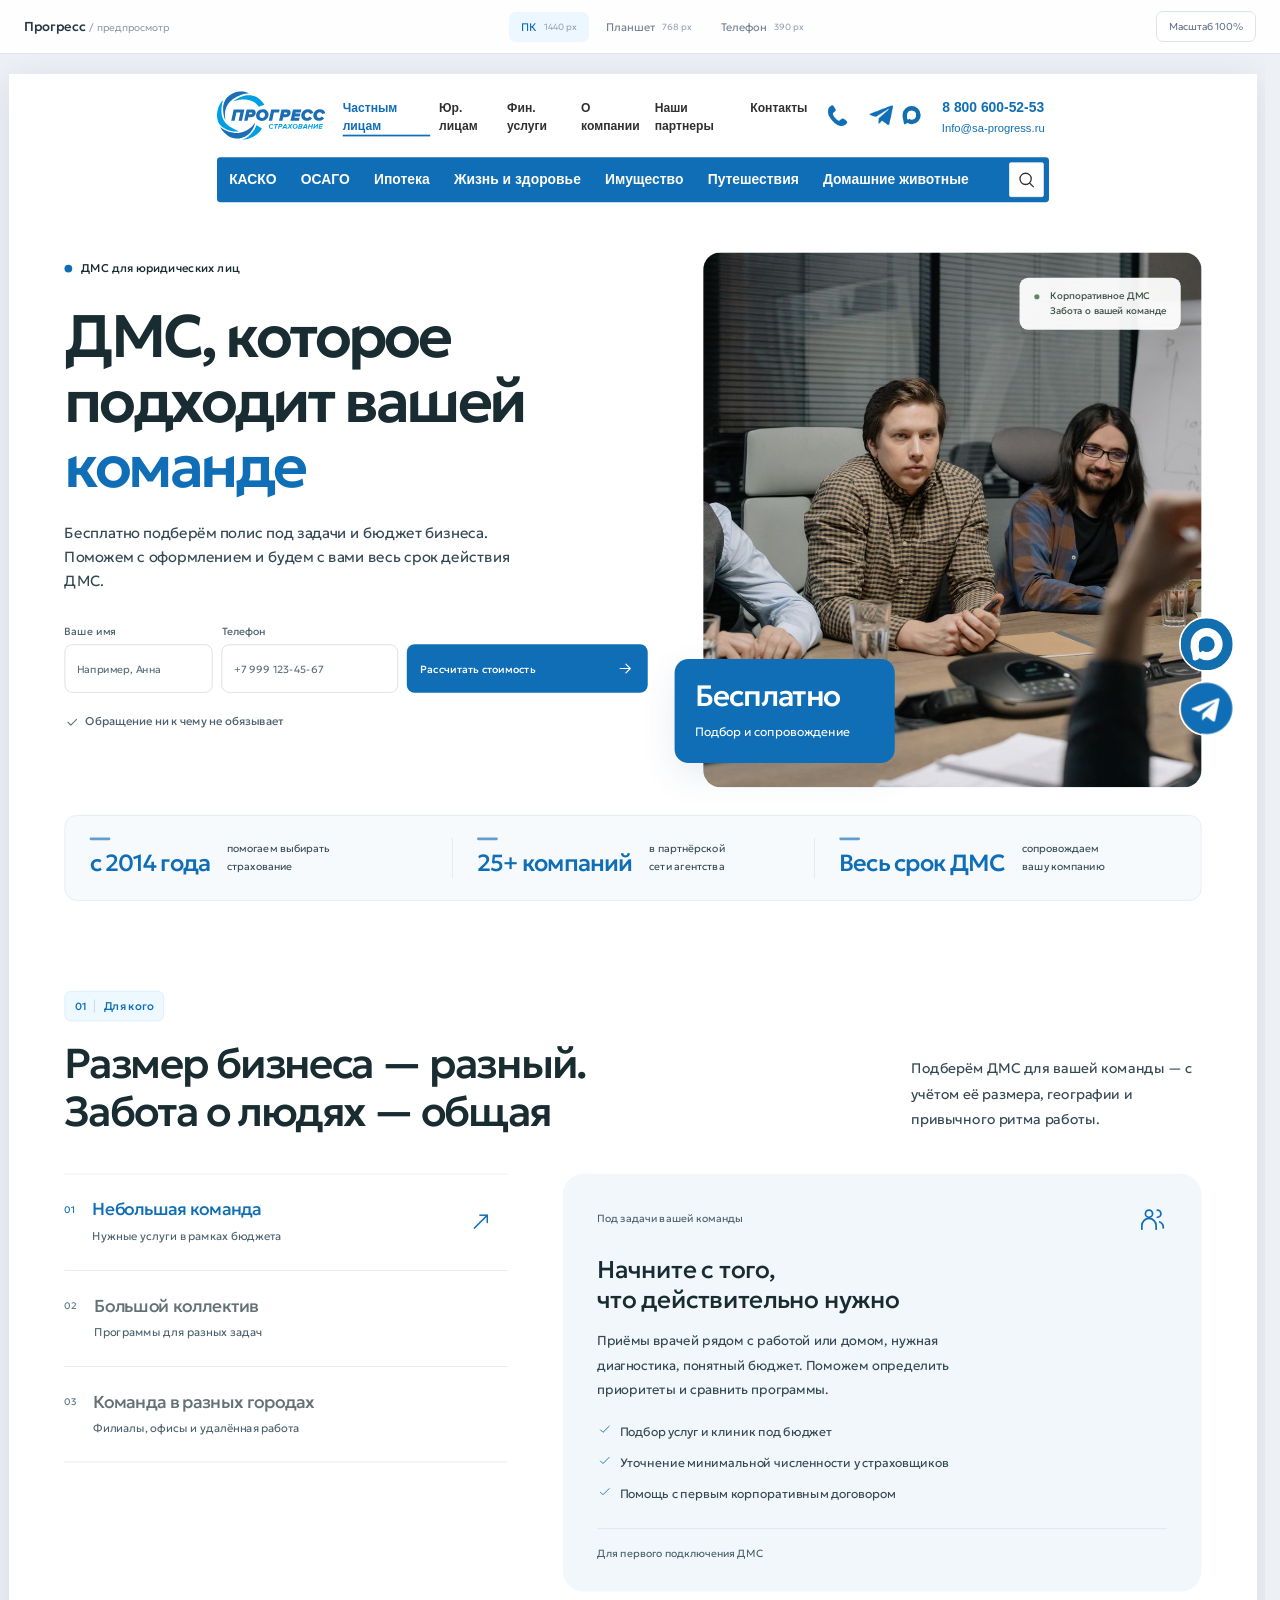
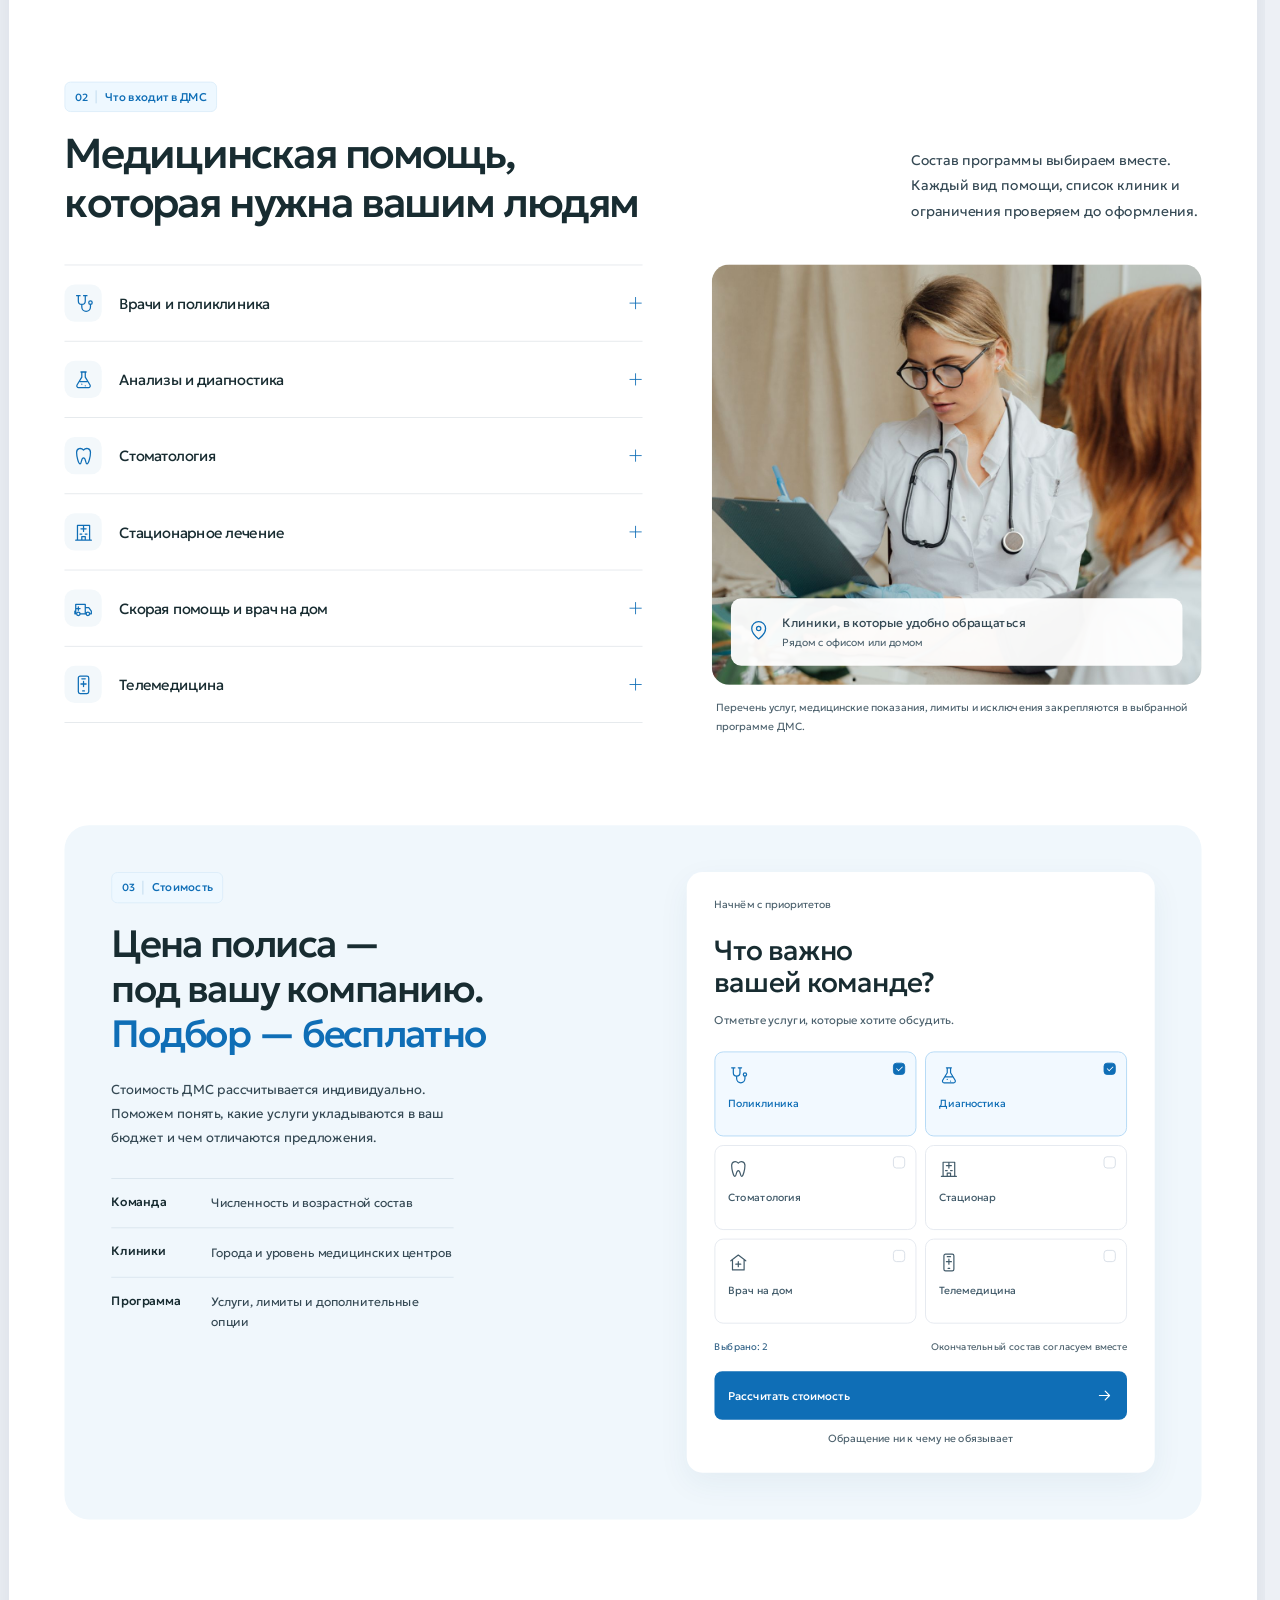
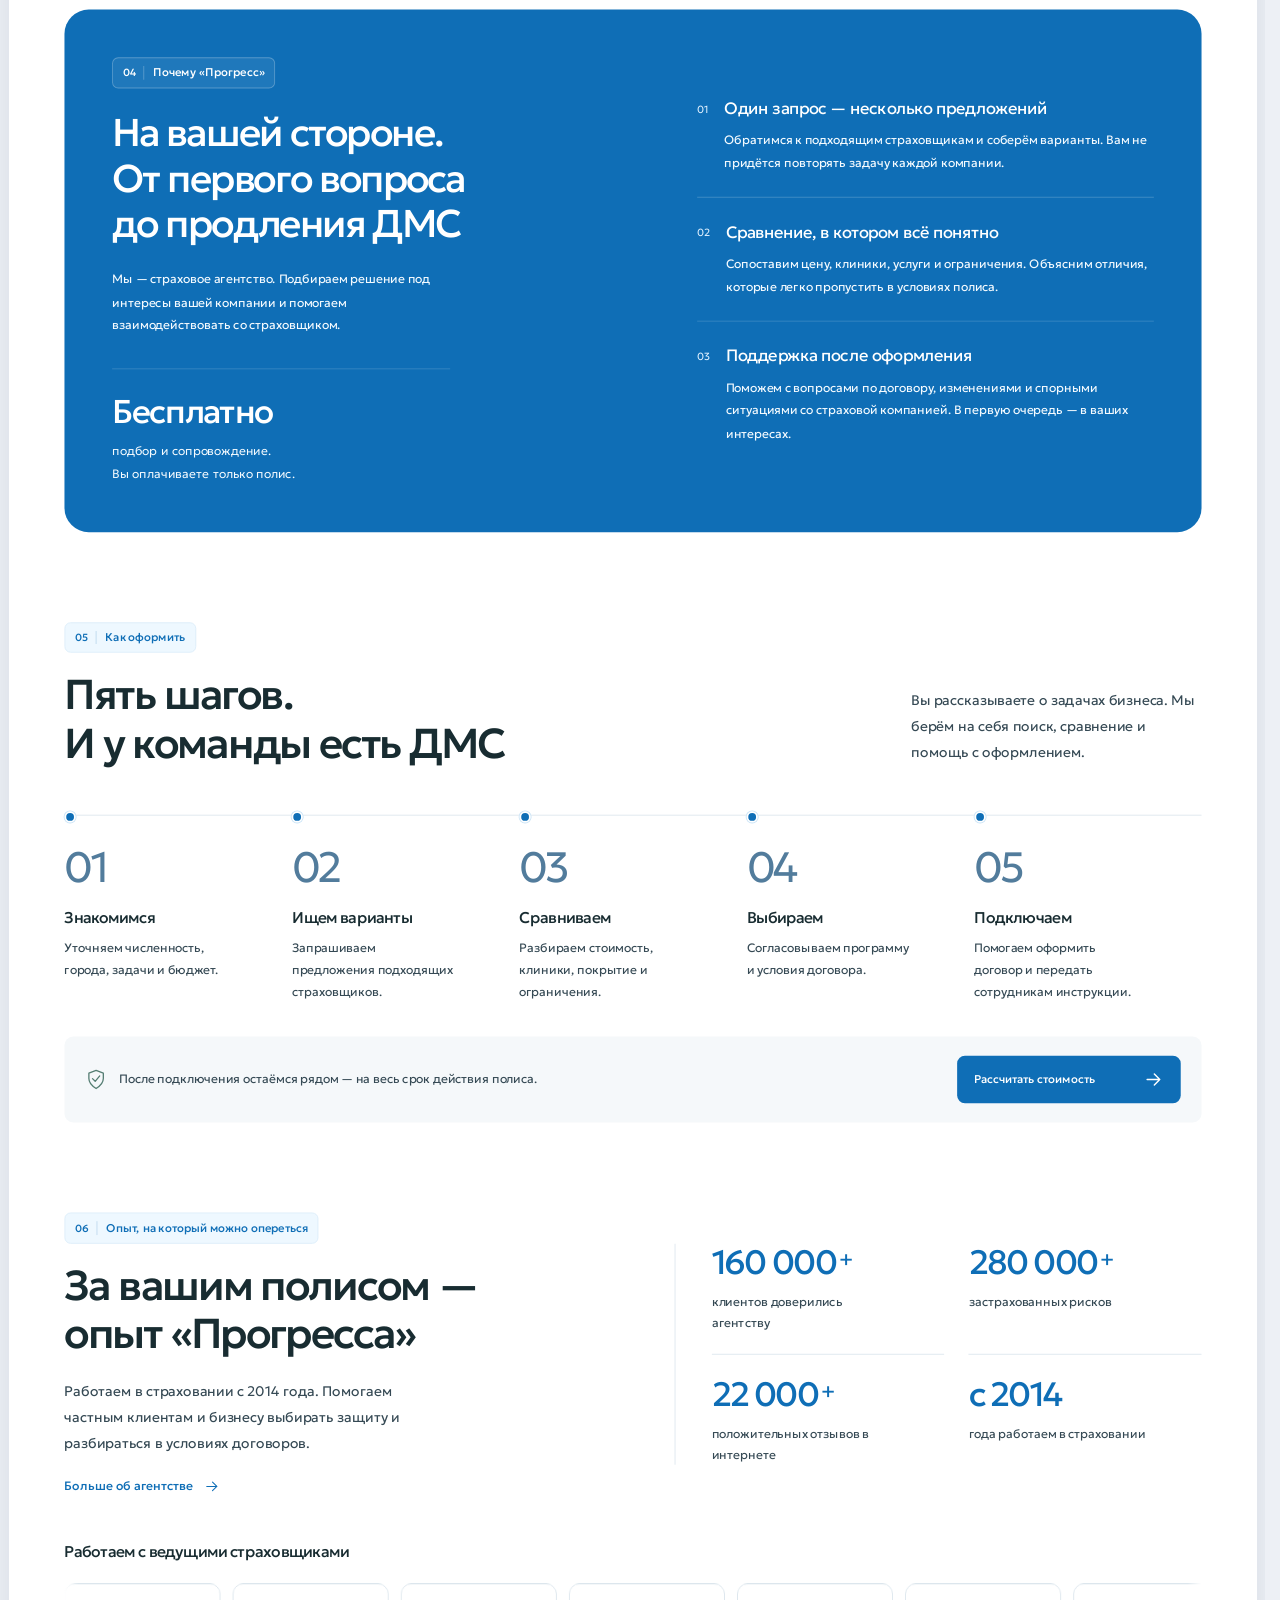
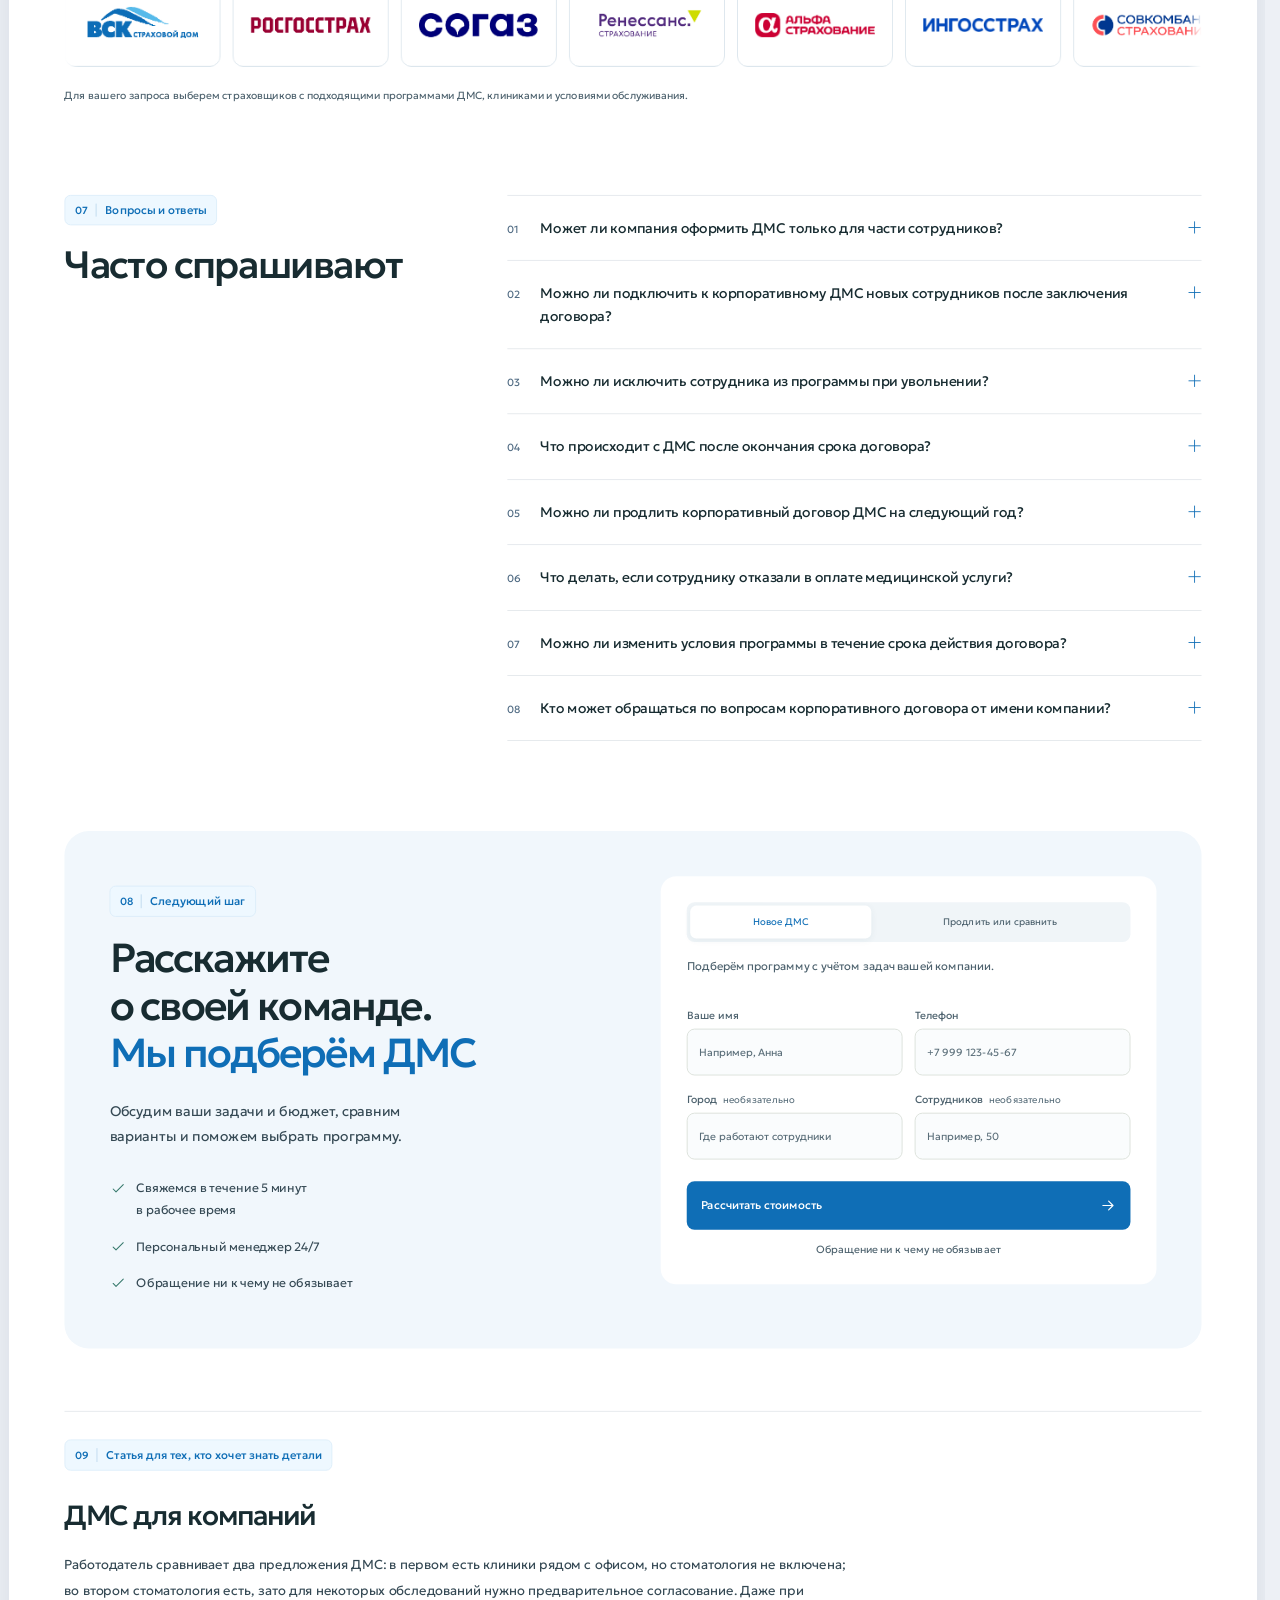
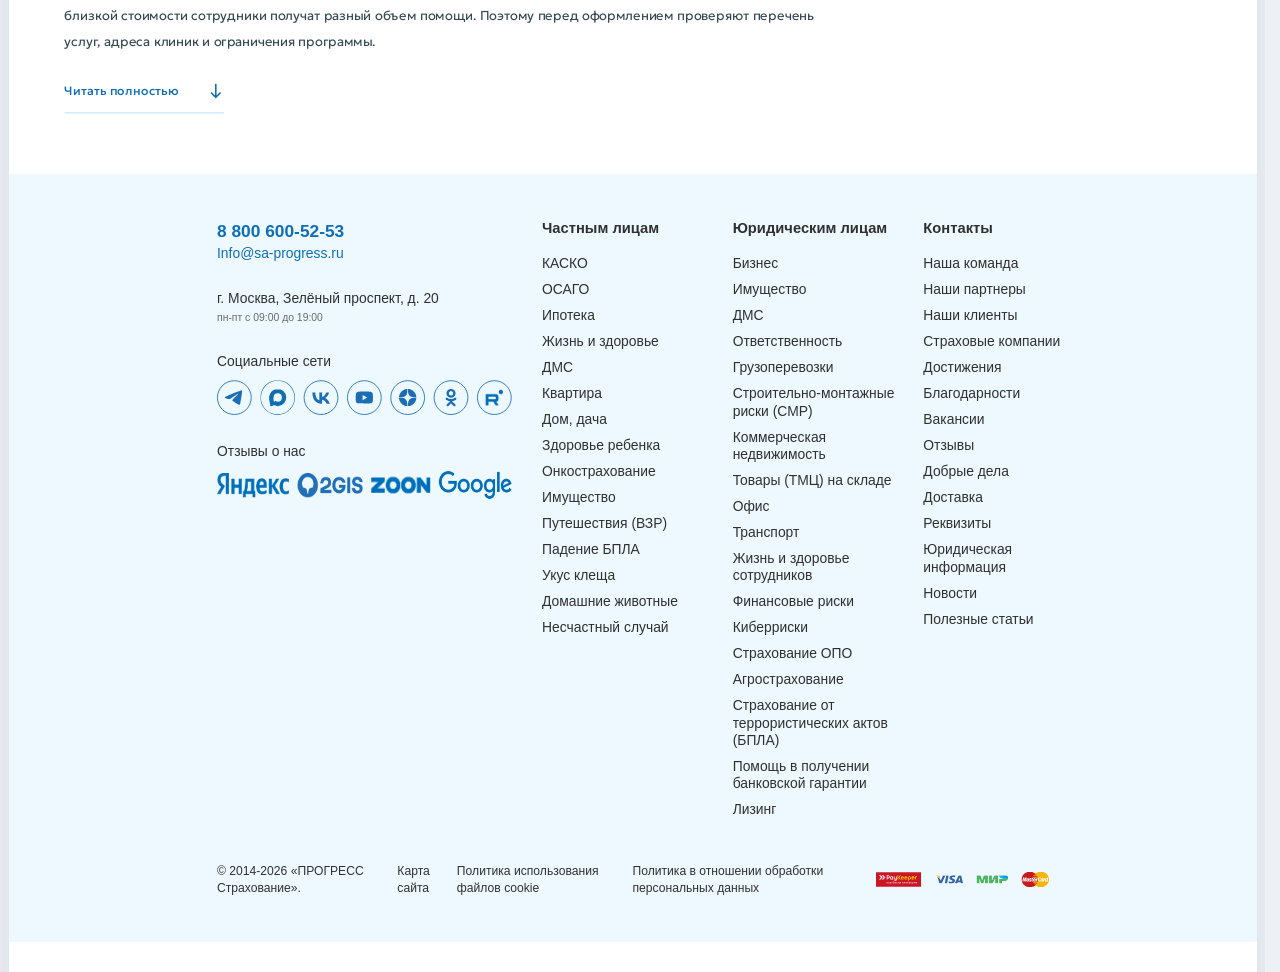
==== commit a589f10a: "Match Progress brand color and preserve original site header and footer" ====
--- a/desktop.html
+++ b/desktop.html
@@ -9,13 +9,844 @@
   <title>ПК 1440 — ДМС Прогресс</title>
   <link rel="icon" href="./assets/favicon.svg" type="image/svg+xml">
   <link rel="preload" href="./assets/fonts/Geologica-Variable.ttf" as="font" type="font/ttf" crossorigin>
-  <link rel="stylesheet" href="./previews/desktop.css">
-  <link rel="stylesheet" href="./assets/vendor/lenis/lenis.css">
-  <script src="./assets/vendor/lenis/lenis.min.js" defer></script>
-  <script src="./scroll.js" defer></script>
-  <script src="./app.js" defer></script>
-<link rel="stylesheet" href="./review.css"><script src="./review.js" defer></script></head>
+  <link rel="stylesheet" href="./previews/desktop.css?v=e3355955704a">
+  <link rel="stylesheet" href="./assets/vendor/lenis/lenis.css?v=e3355955704a">
+  <script src="./assets/vendor/lenis/lenis.min.js?v=e3355955704a" defer></script>
+  <script src="./scroll.js?v=e3355955704a" defer></script>
+  <script src="./app.js?v=e3355955704a" defer></script>
+  <script src="./assets/vendor/hystmodal/hystmodal.js?v=e3355955704a" defer></script>
+  <script src="./site-chrome.js?v=e3355955704a" defer></script>
+<link rel="stylesheet" href="./review.css?v=e3355955704a"><script src="./review.js?v=e3355955704a" defer></script></head>
 <body><div class="review-toolbar"><a class="review-brand" href="./index.html" title="Открыть обычную адаптивную страницу">Прогресс <span>/ предпросмотр</span></a><nav aria-label="Формат предпросмотра"><a href="./desktop.html" aria-current="page">ПК<span>1440 px</span></a><a href="./tablet.html">Планшет<span>768 px</span></a><a href="./mobile.html">Телефон<span>390 px</span></a></nav><button id="review-scale" type="button" aria-pressed="false">Масштаб 100%</button></div><div class="review-stage"><div class="review-canvas">
+  <div class="source-chrome source-chrome-header"><header class="header">
+    <div class="content-wrapper">
+        <div class="header__wrapper">
+        <a class="header__logo" href="https://sa-progress.ru/">
+            <img class="logo-img" src="./assets/original-site/img/logo.svg" alt="Прогресс стархование логотип">
+        </a>
+        <nav class="menu-top">
+            <ul class="menu-top__list">
+    <li class="menu-top__item js-menu-top-item first" data-is-active="yes">
+        <a href="https://sa-progress.ru/chastnyim-liczam/" class="js-top-menu-section-item" data-type="private">Частным лицам</a>
+            </li>
+
+    <li class="menu-top__item js-menu-top-item" data-is-active="no">
+        <a href="https://sa-progress.ru/yuridicheskim-liczam/" class="js-top-menu-section-item" data-type="corporate">Юр. лицам</a>
+            </li>
+
+    <li class="menu-top__item js-menu-top-item">
+        <a href="https://sa-progress.ru/finansovyie-uslugi/">Фин. услуги</a>
+            </li>
+
+    <li class="menu-top__item js-menu-top-item">
+        <a href="https://sa-progress.ru/o-kompanii/">О компании</a>
+            </li>
+
+    <li class="menu-top__item js-menu-top-item">
+        <a href="https://sa-progress.ru/partnery">Наши партнеры</a>
+            </li>
+
+    <li class="menu-top__item js-menu-top-item last">
+        <a href="https://sa-progress.ru/kontaktyi">Контакты</a>
+            </li>
+</ul>        </nav>
+        <div class="callback-btn__wrapper">
+            <button class="callback-btn-desktop" data-hystmodal="#feedback-form-short">Заказать звонок</button>
+            <a class="callback-btn-mobile" href="tel:88006005253">
+                <img class="callback-btn-mobile__img" src="./assets/original-site/img/icons/callback.png" alt="callback">
+            </a>
+        </div>
+        <div class="header__social">
+            <a href="https://t.me/Progress_strahovanie" class="header__social-item" target="_blank" rel="nofollow noopener noreferrer">
+                <img src="./assets/original-site/img/icons/telegram.png">
+            </a>
+            <a href="https://max.ru/u/f9LHodD0cOL1nK710Nd3do71_UiDQPEofr9h8V5QH5dgAX2QZrWWFHqI5sg" class="header__social-item" target="_blank" rel="nofollow noopener noreferrer">
+                <img src="./assets/original-site/img/icons/max-simple.svg">
+            </a>
+        </div>
+        <div class="header__contacts">
+            <a class="header-phone" href="tel:88006005253">8 800 600-52-53</a>
+            <a class="header-mail" href="mailto:info@sa-progress.ru">Info@sa-progress.ru</a>
+        </div>
+        <div class="mobile-search" data-hystmodal="#mobile-search">
+            <div class="mobile-search__icon">
+                <svg><use xlink:href="./assets/original-site/sprite.svg#icon-search"></use></svg>
+            </div>
+        </div>
+        <div class="mobile-menu__btn js-open-mobile-menu">
+            <span></span>
+            <span></span>
+            <span></span>
+         </div>
+        
+        <div class="desktop-menu">
+            <div class="desktop-menu-wrapper">
+                <a href="https://sa-progress.ru/" class="desktop-menu__logo">
+                    <img src="./assets/original-site/img/logo-mini.svg" alt="logo">
+                </a>
+                <nav class="nav-desktop">
+                    
+
+<ul class="nav-desktop__list main-menu">
+        
+<li class="nav-desktop__item main-menu__item first level1">
+    <a href="https://sa-progress.ru/chastnyim-liczam/kasko/">КАСКО</a>
+        <ul class="main-submenu">
+    <div class="main-submenu__wrapper">
+        <li class="main-submenu__item first level1">
+    <a class="main-submenu__link" href="https://sa-progress.ru/chastnyim-liczam/kasko/mini-kasko">Мини-КАСКО</a>
+    </li>
+
+
+<li class="main-submenu__item level1">
+    <a class="main-submenu__link" href="https://sa-progress.ru/chastnyim-liczam/kasko/strahovka-kasko-s-franshizoy">КАСКО с франшизой</a>
+    </li>
+
+
+<li class="main-submenu__item last level1">
+    <a class="main-submenu__link" href="https://sa-progress.ru/chastnyim-liczam/kasko/kasko-ot-ugona-i-polnoj-gibeli">КАСКО от угона и полной гибели</a>
+    </li>
+
+
+    </div>
+</ul></li>    
+<li class="nav-desktop__item main-menu__item level1">
+    <a href="https://sa-progress.ru/chastnyim-liczam/osago/">ОСАГО</a>
+        <ul class="main-submenu">
+    <div class="main-submenu__wrapper">
+        <li class="main-submenu__item first level1">
+    <a class="main-submenu__link" href="https://sa-progress.ru/chastnyim-liczam/osago/sinyaya-karta">Синяя карта</a>
+    </li>
+
+
+<li class="main-submenu__item level1">
+    <a class="main-submenu__link" href="https://sa-progress.ru/chastnyim-liczam/osago/otkryitaya-straxovka-na-mashinu">ОСАГО без ограничений</a>
+    </li>
+
+
+<li class="main-submenu__item last level1">
+    <a class="main-submenu__link" href="https://sa-progress.ru/chastnyim-liczam/osago/dsago">ДСАГО (ДГО)</a>
+    </li>
+
+
+    </div>
+</ul></li>    
+<li class="nav-desktop__item main-menu__item level1">
+    <a href="https://sa-progress.ru/chastnyim-liczam/ipoteka/">Ипотека</a>
+        <ul class="main-submenu">
+    <div class="main-submenu__wrapper">
+        <li class="main-submenu__item first level1">
+    <a class="main-submenu__link" href="https://sa-progress.ru/chastnyim-liczam/ipoteka/kompleksnoe-ipotechnoe-straxovanie-v-moskve-czena-kalkulyator-oformlen">Комплексное ипотечное страхование</a>
+    </li>
+
+
+<li class="main-submenu__item level1">
+    <a class="main-submenu__link" href="https://sa-progress.ru/chastnyim-liczam/ipoteka/straxovanie-zhizni-dlya-ipoteki">Страхование жизни для ипотеки</a>
+    </li>
+
+
+<li class="main-submenu__item last level1">
+    <a class="main-submenu__link" href="https://sa-progress.ru/chastnyim-liczam/ipoteka/titulnoe-straxovanie">Титульное страхование</a>
+    </li>
+
+
+    </div>
+</ul></li>    
+<li class="nav-desktop__item main-menu__item level1">
+    <a href="https://sa-progress.ru/chastnyim-liczam/zhizn-i-zdorove/">Жизнь и здоровье</a>
+        <ul class="main-submenu">
+    <div class="main-submenu__wrapper">
+        <li class="main-submenu__item first level1">
+    <a class="main-submenu__link" href="https://sa-progress.ru/chastnyim-liczam/zhizn-i-zdorove/dms">Полис ДМС для физических лиц</a>
+    </li>
+
+
+<li class="main-submenu__item level1">
+    <a class="main-submenu__link" href="https://sa-progress.ru/chastnyim-liczam/zhizn-i-zdorove/ns-neschastnyij-sluchaj">Страхование от несчастных случаев и болезней</a>
+    </li>
+
+
+<li class="main-submenu__item level1">
+    <a class="main-submenu__link" href="https://sa-progress.ru/chastnyim-liczam/zhizn-i-zdorove/sportivnaya-straxovka">Спортивная страховка</a>
+    </li>
+
+
+<li class="main-submenu__item level1">
+    <a class="main-submenu__link" href="https://sa-progress.ru/chastnyim-liczam/zhizn-i-zdorove/onkologicheskie-zabolevaniya">Онкологические заболевания</a>
+    </li>
+
+
+<li class="main-submenu__item level1">
+    <a class="main-submenu__link" href="https://sa-progress.ru/chastnyim-liczam/zhizn-i-zdorove/polis-dms-dlya-rebenka">Полис ДМС для ребенка</a>
+    </li>
+
+
+<li class="main-submenu__item level1">
+    <a class="main-submenu__link" href="https://sa-progress.ru/chastnyim-liczam/zhizn-i-zdorove/dms-so-stomatologiey-dlya-fizicheskih-lic">ДМС со стоматологией для физических лиц</a>
+    </li>
+
+
+<li class="main-submenu__item level1">
+    <a class="main-submenu__link" href="https://sa-progress.ru/chastnyim-liczam/zhizn-i-zdorove/straxovanie-detej">Страхование детей</a>
+    </li>
+
+
+<li class="main-submenu__item last level1">
+    <a class="main-submenu__link" href="https://sa-progress.ru/chastnyim-liczam/zhizn-i-zdorove/ukus-kleshha">Страховка от укуса клеща «Антиклещ»</a>
+    </li>
+
+
+    </div>
+</ul></li>    
+<li class="nav-desktop__item main-menu__item level1">
+    <a href="https://sa-progress.ru/chastnyim-liczam/imushhestvo/">Имущество</a>
+        <ul class="main-submenu">
+    <div class="main-submenu__wrapper">
+        <li class="main-submenu__item first level1">
+    <a class="main-submenu__link" href="https://sa-progress.ru/chastnyim-liczam/imushhestvo/kvartira-apartamentyi">Страхование квартиры</a>
+    </li>
+
+
+<li class="main-submenu__item level1">
+    <a class="main-submenu__link" href="https://sa-progress.ru/chastnyim-liczam/imushhestvo/dom-dacha">Страхование дома и дачи</a>
+    </li>
+
+
+<li class="main-submenu__item level1">
+    <a class="main-submenu__link" href="https://sa-progress.ru/chastnyim-liczam/imushhestvo/otvetstvennost-pered-sosedyami">Страхование ответственности перед соседями</a>
+    </li>
+
+
+<li class="main-submenu__item level1">
+    <a class="main-submenu__link" href="https://sa-progress.ru/chastnyim-liczam/imushhestvo/straxovanie-ot-padeniya-bpla">Страхование от падения БПЛА</a>
+    </li>
+
+
+<li class="main-submenu__item last level1">
+    <a class="main-submenu__link" href="https://sa-progress.ru/chastnyim-liczam/imushhestvo/straxovanie-bani">Страхование бани</a>
+    </li>
+
+
+    </div>
+</ul></li>    
+<li class="nav-desktop__item main-menu__item level1">
+    <a href="https://sa-progress.ru/chastnyim-liczam/puteshestviya/">Путешествия</a>
+        <ul class="main-submenu">
+    <div class="main-submenu__wrapper">
+        <li class="main-submenu__item first level1">
+    <a class="main-submenu__link" href="https://sa-progress.ru/chastnyim-liczam/puteshestviya/straxovka-vzr-dlya-vizyi">Страховка выезжающих за рубеж (ВЗР)</a>
+    </li>
+
+
+<li class="main-submenu__item level1">
+    <a class="main-submenu__link" href="https://sa-progress.ru/chastnyim-liczam/puteshestviya/straxovanie-puteshestvuyushhix-po-rossii">Страховка для путешествий по России</a>
+    </li>
+
+
+<li class="main-submenu__item level1">
+    <a class="main-submenu__link" href="https://sa-progress.ru/chastnyim-liczam/puteshestviya/straxovanie-tura-ot-nevyileta">Страховка от невылета за границу</a>
+    </li>
+
+
+<li class="main-submenu__item level1">
+    <a class="main-submenu__link" href="https://sa-progress.ru/chastnyim-liczam/puteshestviya/straxovanie-bagazha-ot-poteri-v-puteshestvii">Страхование багажа от потери в путешествии</a>
+    </li>
+
+
+<li class="main-submenu__item last level1">
+    <a class="main-submenu__link" href="https://sa-progress.ru/chastnyim-liczam/puteshestviya/straxovanie-bagazha-pri-perelete">Страхование багажа при перелете</a>
+    </li>
+
+
+    </div>
+</ul></li>    
+<li class="nav-desktop__item main-menu__item last level1">
+    <a href="https://sa-progress.ru/chastnyim-liczam/straxovanie-pitomczev">Домашние животные</a>
+        </li>        </ul>                </nav>
+                
+                <div class="desktop-menu__contacts">
+                    <a href="https://t.me/Progress_strahovanie" class="header-icon">
+                        <img src="./assets/original-site/img/icons/telegram-white.svg" alt="">
+                    </a>
+                    <a href="https://max.ru/u/f9LHodD0cOL1nK710Nd3do71_UiDQPEofr9h8V5QH5dgAX2QZrWWFHqI5sg" class="header-icon">
+                        <img src="./assets/original-site/img/icons/max-white-simple.svg" alt="">
+                    </a>
+                    <div class="contacts-wrapper">
+                        <a href="tel:88006005253" class="phone">8 800 600-52-53</a>
+                        <a href="mailto:info@sa-progress.ru" class="email">info@sa-progress.ru</a>
+                    </div>
+                </div>
+                
+                <div class="desktop-menu__search">
+                    <div class="search-btn js-toggle-desktop-search-btn">
+                        <svg>
+                            <use xlink:href="./assets/original-site/sprite.svg#icon-search"></use>
+                        </svg>
+                    </div>
+                    <form id="main-menu-search-form" class="desktop-search__form js-search-form js-hidden" action="https://sa-progress.ru/search" method="get">
+    <input id="searchField" type="text" name="query" placeholder="Поиск...">
+    <input type="hidden" name="id" value="search">
+    
+    <div class="desktop-search__btn-close js-toggle-desktop-search-btn js-clear-search-form">
+        <svg>
+            <use xlink:href="./assets/original-site/sprite.svg#mobile-close"></use>
+        </svg>
+    </div>
+    <button type="submit" class="desktop-search__btn-search ">
+        <svg>
+            <use xlink:href="./assets/original-site/sprite.svg#icon-search"></use>
+        </svg>
+    </button>
+    
+</form>                </div>
+            </div>
+        </div>
+
+    </div>
+    </div>
+    
+
+<div class="c-mobile-menu js-mobile-menu js-hidden fixed">
+    <div class="mobile-menu-wrapper">
+        <div class="section-switch">
+            <div class="section-name js-mobile-section-switch active" data-type="private">Частным лицам</div>
+            <div class="section-name js-mobile-section-switch " data-type="corporate">Юр. лицам</div>
+            <div class="section-name js-mobile-section-switch " data-type="finance">Фин. услуги</div>
+        </div>
+        <nav class="c-nav-mobile border js-mobile-section " data-type="private">
+            <ul class="menu-top__list"><li class="menu-mobile__item first level1 js-mobile-menu-parent" data-link="https://sa-progress.ru/chastnyim-liczam/kasko/" data-title="КАСКО">
+    <div>КАСКО</div>
+    <div class="mobile-menu__nav-arrow">
+        <svg><use xlink:href="./assets/original-site/sprite.svg#mobile-arrow"></use></svg>
+    </div>
+    <ul class="mobile-menu__inner js-mobile-menu-inner fixed">
+    <div class="js-mobile-menu-close-subsection mobile-menu__close-subsection">
+        <svg><use xlink:href="./assets/original-site/sprite.svg#mobile-arrow-prev"></use></svg>
+        Назад
+    </div>
+    <a href="" class="mobule-menu__submenu-title js-mobile-menu-submenu-title"></a>
+    <li class="menu-mobile__item first level2"><a href="https://sa-progress.ru/chastnyim-liczam/kasko/mini-kasko">Мини-КАСКО</a></li><li class="menu-mobile__item level2"><a href="https://sa-progress.ru/chastnyim-liczam/kasko/strahovka-kasko-s-franshizoy">КАСКО с франшизой</a></li><li class="menu-mobile__item last level2"><a href="https://sa-progress.ru/chastnyim-liczam/kasko/kasko-ot-ugona-i-polnoj-gibeli">КАСКО от угона и полной гибели</a></li></ul></li><li class="menu-mobile__item level1 js-mobile-menu-parent" data-link="https://sa-progress.ru/chastnyim-liczam/osago/" data-title="ОСАГО">
+    <div>ОСАГО</div>
+    <div class="mobile-menu__nav-arrow">
+        <svg><use xlink:href="./assets/original-site/sprite.svg#mobile-arrow"></use></svg>
+    </div>
+    <ul class="mobile-menu__inner js-mobile-menu-inner fixed">
+    <div class="js-mobile-menu-close-subsection mobile-menu__close-subsection">
+        <svg><use xlink:href="./assets/original-site/sprite.svg#mobile-arrow-prev"></use></svg>
+        Назад
+    </div>
+    <a href="" class="mobule-menu__submenu-title js-mobile-menu-submenu-title"></a>
+    <li class="menu-mobile__item first level2"><a href="https://sa-progress.ru/chastnyim-liczam/osago/sinyaya-karta">Синяя карта</a></li><li class="menu-mobile__item level2"><a href="https://sa-progress.ru/chastnyim-liczam/osago/otkryitaya-straxovka-na-mashinu">ОСАГО без ограничений</a></li><li class="menu-mobile__item last level2"><a href="https://sa-progress.ru/chastnyim-liczam/osago/dsago">ДСАГО (ДГО)</a></li></ul></li><li class="menu-mobile__item level1 js-mobile-menu-parent" data-link="https://sa-progress.ru/chastnyim-liczam/ipoteka/" data-title="Ипотека">
+    <div>Ипотека</div>
+    <div class="mobile-menu__nav-arrow">
+        <svg><use xlink:href="./assets/original-site/sprite.svg#mobile-arrow"></use></svg>
+    </div>
+    <ul class="mobile-menu__inner js-mobile-menu-inner fixed">
+    <div class="js-mobile-menu-close-subsection mobile-menu__close-subsection">
+        <svg><use xlink:href="./assets/original-site/sprite.svg#mobile-arrow-prev"></use></svg>
+        Назад
+    </div>
+    <a href="" class="mobule-menu__submenu-title js-mobile-menu-submenu-title"></a>
+    <li class="menu-mobile__item first level2"><a href="https://sa-progress.ru/chastnyim-liczam/ipoteka/kompleksnoe-ipotechnoe-straxovanie-v-moskve-czena-kalkulyator-oformlen">Комплексное ипотечное страхование</a></li><li class="menu-mobile__item level2"><a href="https://sa-progress.ru/chastnyim-liczam/ipoteka/straxovanie-zhizni-dlya-ipoteki">Страхование жизни для ипотеки</a></li><li class="menu-mobile__item last level2"><a href="https://sa-progress.ru/chastnyim-liczam/ipoteka/titulnoe-straxovanie">Титульное страхование</a></li></ul></li><li class="menu-mobile__item level1 js-mobile-menu-parent" data-link="https://sa-progress.ru/chastnyim-liczam/zhizn-i-zdorove/" data-title="Жизнь и здоровье">
+    <div>Жизнь и здоровье</div>
+    <div class="mobile-menu__nav-arrow">
+        <svg><use xlink:href="./assets/original-site/sprite.svg#mobile-arrow"></use></svg>
+    </div>
+    <ul class="mobile-menu__inner js-mobile-menu-inner fixed">
+    <div class="js-mobile-menu-close-subsection mobile-menu__close-subsection">
+        <svg><use xlink:href="./assets/original-site/sprite.svg#mobile-arrow-prev"></use></svg>
+        Назад
+    </div>
+    <a href="" class="mobule-menu__submenu-title js-mobile-menu-submenu-title"></a>
+    <li class="menu-mobile__item first level2"><a href="https://sa-progress.ru/chastnyim-liczam/zhizn-i-zdorove/dms">Полис ДМС для физических лиц</a></li><li class="menu-mobile__item level2"><a href="https://sa-progress.ru/chastnyim-liczam/zhizn-i-zdorove/ns-neschastnyij-sluchaj">Страхование от несчастных случаев и болезней</a></li><li class="menu-mobile__item level2"><a href="https://sa-progress.ru/chastnyim-liczam/zhizn-i-zdorove/sportivnaya-straxovka">Спортивная страховка</a></li><li class="menu-mobile__item level2"><a href="https://sa-progress.ru/chastnyim-liczam/zhizn-i-zdorove/onkologicheskie-zabolevaniya">Онкологические заболевания</a></li><li class="menu-mobile__item level2"><a href="https://sa-progress.ru/chastnyim-liczam/zhizn-i-zdorove/polis-dms-dlya-rebenka">Полис ДМС для ребенка</a></li><li class="menu-mobile__item level2"><a href="https://sa-progress.ru/chastnyim-liczam/zhizn-i-zdorove/dms-so-stomatologiey-dlya-fizicheskih-lic">ДМС со стоматологией для физических лиц</a></li><li class="menu-mobile__item level2"><a href="https://sa-progress.ru/chastnyim-liczam/zhizn-i-zdorove/straxovanie-detej">Страхование детей</a></li><li class="menu-mobile__item last level2"><a href="https://sa-progress.ru/chastnyim-liczam/zhizn-i-zdorove/ukus-kleshha">Страховка от укуса клеща «Антиклещ»</a></li></ul></li><li class="menu-mobile__item level1 js-mobile-menu-parent" data-link="https://sa-progress.ru/chastnyim-liczam/imushhestvo/" data-title="Имущество">
+    <div>Имущество</div>
+    <div class="mobile-menu__nav-arrow">
+        <svg><use xlink:href="./assets/original-site/sprite.svg#mobile-arrow"></use></svg>
+    </div>
+    <ul class="mobile-menu__inner js-mobile-menu-inner fixed">
+    <div class="js-mobile-menu-close-subsection mobile-menu__close-subsection">
+        <svg><use xlink:href="./assets/original-site/sprite.svg#mobile-arrow-prev"></use></svg>
+        Назад
+    </div>
+    <a href="" class="mobule-menu__submenu-title js-mobile-menu-submenu-title"></a>
+    <li class="menu-mobile__item first level2"><a href="https://sa-progress.ru/chastnyim-liczam/imushhestvo/kvartira-apartamentyi">Страхование квартиры</a></li><li class="menu-mobile__item level2"><a href="https://sa-progress.ru/chastnyim-liczam/imushhestvo/dom-dacha">Страхование дома и дачи</a></li><li class="menu-mobile__item level2"><a href="https://sa-progress.ru/chastnyim-liczam/imushhestvo/otvetstvennost-pered-sosedyami">Страхование ответственности перед соседями</a></li><li class="menu-mobile__item level2"><a href="https://sa-progress.ru/chastnyim-liczam/imushhestvo/straxovanie-ot-padeniya-bpla">Страхование от падения БПЛА</a></li><li class="menu-mobile__item last level2"><a href="https://sa-progress.ru/chastnyim-liczam/imushhestvo/straxovanie-bani">Страхование бани</a></li></ul></li><li class="menu-mobile__item level1 js-mobile-menu-parent" data-link="https://sa-progress.ru/chastnyim-liczam/puteshestviya/" data-title="Путешествия">
+    <div>Путешествия</div>
+    <div class="mobile-menu__nav-arrow">
+        <svg><use xlink:href="./assets/original-site/sprite.svg#mobile-arrow"></use></svg>
+    </div>
+    <ul class="mobile-menu__inner js-mobile-menu-inner fixed">
+    <div class="js-mobile-menu-close-subsection mobile-menu__close-subsection">
+        <svg><use xlink:href="./assets/original-site/sprite.svg#mobile-arrow-prev"></use></svg>
+        Назад
+    </div>
+    <a href="" class="mobule-menu__submenu-title js-mobile-menu-submenu-title"></a>
+    <li class="menu-mobile__item first level2"><a href="https://sa-progress.ru/chastnyim-liczam/puteshestviya/straxovka-vzr-dlya-vizyi">Страховка выезжающих за рубеж (ВЗР)</a></li><li class="menu-mobile__item level2"><a href="https://sa-progress.ru/chastnyim-liczam/puteshestviya/straxovanie-puteshestvuyushhix-po-rossii">Страховка для путешествий по России</a></li><li class="menu-mobile__item level2"><a href="https://sa-progress.ru/chastnyim-liczam/puteshestviya/straxovanie-tura-ot-nevyileta">Страховка от невылета за границу</a></li><li class="menu-mobile__item level2"><a href="https://sa-progress.ru/chastnyim-liczam/puteshestviya/straxovanie-bagazha-ot-poteri-v-puteshestvii">Страхование багажа от потери в путешествии</a></li><li class="menu-mobile__item last level2"><a href="https://sa-progress.ru/chastnyim-liczam/puteshestviya/straxovanie-bagazha-pri-perelete">Страхование багажа при перелете</a></li></ul></li><li class="menu-mobile__item last level1"><a href="https://sa-progress.ru/chastnyim-liczam/straxovanie-pitomczev">Домашние животные</a></li></ul> 
+        </nav>
+        <nav class="c-nav-mobile border js-mobile-section js-hidden" data-type="corporate">
+            <ul class="menu-top__list"><li class="menu-mobile__item first level1 js-mobile-menu-parent" data-link="https://sa-progress.ru/yuridicheskim-liczam/imushhestvo/" data-title="Имущество">
+    <div>Имущество</div>
+    <div class="mobile-menu__nav-arrow">
+        <svg><use xlink:href="./assets/original-site/sprite.svg#mobile-arrow"></use></svg>
+    </div>
+    <ul class="mobile-menu__inner js-mobile-menu-inner fixed">
+    <div class="js-mobile-menu-close-subsection mobile-menu__close-subsection">
+        <svg><use xlink:href="./assets/original-site/sprite.svg#mobile-arrow-prev"></use></svg>
+        Назад
+    </div>
+    <a href="" class="mobule-menu__submenu-title js-mobile-menu-submenu-title"></a>
+    <li class="menu-mobile__item first level2">
+    <a href="https://sa-progress.ru/yuridicheskim-liczam/imushhestvo/straxovanie-kommercheskoj-nedvizhimosti">Страхование коммерческой недвижимости</a>
+    </li>
+
+<li class="menu-mobile__item level2">
+    <a href="https://sa-progress.ru/yuridicheskim-liczam/imushhestvo/straxovanie-tmcz-tovara-na-sklade">Страхование (ТМЦ) товара</a>
+    </li>
+
+<li class="menu-mobile__item level2">
+    <a href="https://sa-progress.ru/yuridicheskim-liczam/imushhestvo/straxovanie-skladov">Страхование складов</a>
+    </li>
+
+<li class="menu-mobile__item level2">
+    <a href="https://sa-progress.ru/yuridicheskim-liczam/imushhestvo/straxovanie-oborudovaniya-i-inventarya">Страхование оборудования и инвентаря</a>
+    </li>
+
+<li class="menu-mobile__item level2">
+    <a href="https://sa-progress.ru/yuridicheskim-liczam/imushhestvo/straxovanie-tcz">Страхование ТЦ</a>
+    </li>
+
+<li class="menu-mobile__item level2">
+    <a href="https://sa-progress.ru/yuridicheskim-liczam/imushhestvo/straxovanie-vyistavok-i-predmetov-iskusstva">Страхование выставок и предметов искусства</a>
+    </li>
+
+<li class="menu-mobile__item level2">
+    <a href="https://sa-progress.ru/yuridicheskim-liczam/imushhestvo/straxovanie-lizingovogo-imushhestva">Страхование лизингового имущества</a>
+    </li>
+
+<li class="menu-mobile__item level2">
+    <a href="https://sa-progress.ru/yuridicheskim-liczam/imushhestvo/straxovanie-zalogovogo-imushhestva">Страхование залогового имущества</a>
+    </li>
+
+<li class="menu-mobile__item level2">
+    <a href="https://sa-progress.ru/yuridicheskim-liczam/imushhestvo/straxovanie-lombardov-i-yuvelirnyix-magazinov">Страхование ломбардов и ювелирных магазинов</a>
+    </li>
+
+<li class="menu-mobile__item level2">
+    <a href="https://sa-progress.ru/yuridicheskim-liczam/imushhestvo/inzhenernyie-seti-i-kommunikaczii">Инженерные сети и коммуникации</a>
+    </li>
+
+<li class="menu-mobile__item level2">
+    <a href="https://sa-progress.ru/yuridicheskim-liczam/imushhestvo/straxovanie-bankomatov-i-terminalov-samoobsluzhivaniya">Страхование банкоматов и терминалов самообслуживания</a>
+    </li>
+
+<li class="menu-mobile__item level2">
+    <a href="https://sa-progress.ru/yuridicheskim-liczam/imushhestvo/straxovanie-restoranov-barov-i-kafe">Страхование ресторанов, баров и кафе</a>
+    </li>
+
+<li class="menu-mobile__item level2">
+    <a href="https://sa-progress.ru/yuridicheskim-liczam/imushhestvo/straxovanie-gostinicz-i-otelej">Страхование гостиниц и отелей</a>
+    </li>
+
+<li class="menu-mobile__item level2">
+    <a href="https://sa-progress.ru/yuridicheskim-liczam/imushhestvo/strahovanie-ot-padeniya-bpla-yur-lic">Страхование от падения БПЛА</a>
+    </li>
+
+<li class="menu-mobile__item level2">
+    <a href="https://sa-progress.ru/yuridicheskim-liczam/imushhestvo/strahovanie-nezhilyh-pomeshcheniy-i-zdaniy">Страхование нежилых помещений и зданий</a>
+    </li>
+
+<li class="menu-mobile__item last level2">
+    <a href="https://sa-progress.ru/yuridicheskim-liczam/imushhestvo/straxovanie-ofisa">Страхование офиса</a>
+    </li>
+
+</ul></li><li class="menu-mobile__item level1 js-mobile-menu-parent" data-link="https://sa-progress.ru/yuridicheskim-liczam/otvetstvennost/" data-title="Ответственность">
+    <div>Ответственность</div>
+    <div class="mobile-menu__nav-arrow">
+        <svg><use xlink:href="./assets/original-site/sprite.svg#mobile-arrow"></use></svg>
+    </div>
+    <ul class="mobile-menu__inner js-mobile-menu-inner fixed">
+    <div class="js-mobile-menu-close-subsection mobile-menu__close-subsection">
+        <svg><use xlink:href="./assets/original-site/sprite.svg#mobile-arrow-prev"></use></svg>
+        Назад
+    </div>
+    <a href="" class="mobule-menu__submenu-title js-mobile-menu-submenu-title"></a>
+    <li class="menu-mobile__item first level2">
+    <a href="https://sa-progress.ru/yuridicheskim-liczam/otvetstvennost/straxovanie-professionalnoj-otvetstvennosti">Страхование профессиональной ответственности</a>
+    </li>
+
+<li class="menu-mobile__item level2">
+    <a href="https://sa-progress.ru/yuridicheskim-liczam/otvetstvennost/straxovanie-grazhdanskoj-otvetstvennosti">Страхование гражданской ответственности</a>
+    </li>
+
+<li class="menu-mobile__item level2">
+    <a href="https://sa-progress.ru/yuridicheskim-liczam/otvetstvennost/straxovanie-otvetstvennosti-perevozchikov-gruzov-i-ekspeditorov">Страхование ответственности перевозчиков грузов и экспедиторов</a>
+    </li>
+
+    <li class="menu-mobile__item level2">
+        <a href="https://sa-progress.ru/page-tags/straxovanie-grazhdanskoj-otvetstvennosti-arendatora">Страхование арендатора</a>
+    </li>
+    <li class="menu-mobile__item level2">
+        <a href="https://sa-progress.ru/page-tags/otvetstvennost-podryadnyix-organizaczij">Ответственность подрядных организаций</a>
+    </li>
+    <li class="menu-mobile__item level2">
+        <a href="https://sa-progress.ru/page-tags/straxovanie-otvetstvennosti-proizvoditelya">Страхование ответственности производителя</a>
+    </li>
+    <li class="menu-mobile__item level2">
+        <a href="https://sa-progress.ru/page-tags/straxovanie-otvetstvennosti-vladelczev-bespilotnikov">Страхование ответственности владельцев беспилотников</a>
+    </li>
+    <li class="menu-mobile__item level2">
+        <a href="https://sa-progress.ru/page-tags/straxovanie-otvetstvennosti-rabotodatelya">Страхование ответственности работодателя</a>
+    </li>
+    <li class="menu-mobile__item level2">
+        <a href="https://sa-progress.ru/page-tags/straxovanie-otvetstvennosti-za-kachestvo-produkczii">Страхование ответственности за качество продукции</a>
+    </li>
+<li class="menu-mobile__item last level2">
+    <a href="https://sa-progress.ru/yuridicheskim-liczam/otvetstvennost/ekologicheskoe-straxovanie-riskov">Страхование экологических рисков</a>
+    </li>
+
+</ul></li><li class="menu-mobile__item level1 js-mobile-menu-parent" data-link="https://sa-progress.ru/yuridicheskim-liczam/trasnsport/" data-title="Транспорт">
+    <div>Транспорт</div>
+    <div class="mobile-menu__nav-arrow">
+        <svg><use xlink:href="./assets/original-site/sprite.svg#mobile-arrow"></use></svg>
+    </div>
+    <ul class="mobile-menu__inner js-mobile-menu-inner fixed">
+    <div class="js-mobile-menu-close-subsection mobile-menu__close-subsection">
+        <svg><use xlink:href="./assets/original-site/sprite.svg#mobile-arrow-prev"></use></svg>
+        Назад
+    </div>
+    <a href="" class="mobule-menu__submenu-title js-mobile-menu-submenu-title"></a>
+    <li class="menu-mobile__item first level2">
+    <a href="https://sa-progress.ru/yuridicheskim-liczam/trasnsport/gruzoperevozki">Грузоперевозки</a>
+    </li>
+
+<li class="menu-mobile__item level2">
+    <a href="https://sa-progress.ru/yuridicheskim-liczam/trasnsport/straxovanie-avtoparka">Страхование автопарка</a>
+    </li>
+
+<li class="menu-mobile__item level2">
+    <a href="https://sa-progress.ru/yuridicheskim-liczam/trasnsport/kasko-dlya-yuridicheskix-licz">КАСКО</a>
+    </li>
+
+<li class="menu-mobile__item level2">
+    <a href="https://sa-progress.ru/yuridicheskim-liczam/trasnsport/osago-dlya-yuridicheskix-licz">ОСАГО</a>
+    </li>
+
+<li class="menu-mobile__item level2">
+    <a href="https://sa-progress.ru/yuridicheskim-liczam/trasnsport/aviatransporta">Авиатранспорт</a>
+    </li>
+
+<li class="menu-mobile__item level2">
+    <a href="https://sa-progress.ru/yuridicheskim-liczam/trasnsport/straxovanie-morskix-i-rechnyix-sudov">Страхование морских и речных судов</a>
+    </li>
+
+<li class="menu-mobile__item level2">
+    <a href="https://sa-progress.ru/yuridicheskim-liczam/trasnsport/straxovanie-speczialnoj-texniki/">Страхование специальной техники</a>
+    </li>
+
+<li class="menu-mobile__item last level2">
+    <a href="https://sa-progress.ru/yuridicheskim-liczam/trasnsport/polis-osgop-taksi">Полис ОСГОП такси</a>
+    </li>
+
+</ul></li><li class="menu-mobile__item level1 js-mobile-menu-parent" data-link="https://sa-progress.ru/yuridicheskim-liczam/mediczina/" data-title="Жизнь и здоровье">
+    <div>Жизнь и здоровье</div>
+    <div class="mobile-menu__nav-arrow">
+        <svg><use xlink:href="./assets/original-site/sprite.svg#mobile-arrow"></use></svg>
+    </div>
+    <ul class="mobile-menu__inner js-mobile-menu-inner fixed">
+    <div class="js-mobile-menu-close-subsection mobile-menu__close-subsection">
+        <svg><use xlink:href="./assets/original-site/sprite.svg#mobile-arrow-prev"></use></svg>
+        Назад
+    </div>
+    <a href="" class="mobule-menu__submenu-title js-mobile-menu-submenu-title"></a>
+    <li class="menu-mobile__item first level2">
+    <a href="https://sa-progress.ru/yuridicheskim-liczam/mediczina/dms-dlya-yuridicheskix-licz">ДМС для юридических лиц</a>
+    </li>
+
+<li class="menu-mobile__item level2">
+    <a href="https://sa-progress.ru/yuridicheskim-liczam/mediczina/straxovanie-zhizni-i-zdorovya-sotrudnikov">Страхование жизни и здоровья сотрудников</a>
+    </li>
+
+<li class="menu-mobile__item level2">
+    <a href="https://sa-progress.ru/yuridicheskim-liczam/mediczina/kollektivnoe-straxovanie-ot-onkozabolevanij">Коллективное страхование от онкозаболеваний</a>
+    </li>
+
+<li class="menu-mobile__item level2">
+    <a href="https://sa-progress.ru/yuridicheskim-liczam/mediczina/kollektivnoe-straxovanie-ot-neschastnyix-sluchaev">Коллективное страхование от несчастных случаев</a>
+    </li>
+
+<li class="menu-mobile__item last level2">
+    <a href="https://sa-progress.ru/yuridicheskim-liczam/mediczina/straxovanie-passazhirov">Страхование пассажиров</a>
+    </li>
+
+</ul></li><li class="menu-mobile__item level1 js-mobile-menu-parent" data-link="https://sa-progress.ru/yuridicheskim-liczam/stroitelno-montazhnyie-riski/" data-title="Строительно-монтажные риски">
+    <div>Строительно-монтажные риски</div>
+    <div class="mobile-menu__nav-arrow">
+        <svg><use xlink:href="./assets/original-site/sprite.svg#mobile-arrow"></use></svg>
+    </div>
+    <ul class="mobile-menu__inner js-mobile-menu-inner fixed">
+    <div class="js-mobile-menu-close-subsection mobile-menu__close-subsection">
+        <svg><use xlink:href="./assets/original-site/sprite.svg#mobile-arrow-prev"></use></svg>
+        Назад
+    </div>
+    <a href="" class="mobule-menu__submenu-title js-mobile-menu-submenu-title"></a>
+    <li class="menu-mobile__item first level2">
+    <a href="https://sa-progress.ru/yuridicheskim-liczam/stroitelno-montazhnyie-riski/straxovanie-grazhdanskoj-otvetstvennosti-chlenov-sro-odo">Страхование гражданской ответственности членов СРО (ОДО)</a>
+    </li>
+
+<li class="menu-mobile__item last level2">
+    <a href="https://sa-progress.ru/yuridicheskim-liczam/stroitelno-montazhnyie-riski/straxovanie-ppgo">Страхование ППГО</a>
+    </li>
+
+</ul></li><li class="menu-mobile__item level1 js-mobile-menu-parent" data-link="https://sa-progress.ru/yuridicheskim-liczam/finansovyie-riski/" data-title="Финансовые риски">
+    <div>Финансовые риски</div>
+    <div class="mobile-menu__nav-arrow">
+        <svg><use xlink:href="./assets/original-site/sprite.svg#mobile-arrow"></use></svg>
+    </div>
+    <ul class="mobile-menu__inner js-mobile-menu-inner fixed">
+    <div class="js-mobile-menu-close-subsection mobile-menu__close-subsection">
+        <svg><use xlink:href="./assets/original-site/sprite.svg#mobile-arrow-prev"></use></svg>
+        Назад
+    </div>
+    <a href="" class="mobule-menu__submenu-title js-mobile-menu-submenu-title"></a>
+    <li class="menu-mobile__item first level2">
+    <a href="https://sa-progress.ru/yuridicheskim-liczam/finansovyie-riski/straxovanie-debitorskoj-zadolzhennosti">Страхование дебиторской задолженности</a>
+    </li>
+
+<li class="menu-mobile__item level2">
+    <a href="https://sa-progress.ru/yuridicheskim-liczam/finansovyie-riski/straxovanie-eksportnyix-kreditov-i-kontraktov">Страхование экспортных кредитов и контрактов</a>
+    </li>
+
+<li class="menu-mobile__item level2">
+    <a href="https://sa-progress.ru/yuridicheskim-liczam/finansovyie-riski/straxovanie-podtverzhdennogo-akkreditiva">Страхование подтвержденного аккредитива</a>
+    </li>
+
+<li class="menu-mobile__item level2">
+    <a href="https://sa-progress.ru/yuridicheskim-liczam/finansovyie-riski/straxovanie-ubyitkov-ot-pereryivov-v-proizvodstve">Страхование убытков от перерывов в производстве</a>
+    </li>
+
+<li class="menu-mobile__item level2">
+    <a href="https://sa-progress.ru/yuridicheskim-liczam/finansovyie-riski/straxovanie-avansovyix-platezhej">Страхование авансовых платежей</a>
+    </li>
+
+<li class="menu-mobile__item level2">
+    <a href="https://sa-progress.ru/yuridicheskim-liczam/finansovyie-riski/straxovanie-eksportnogo-faktoringa">Страхование экспортного факторинга</a>
+    </li>
+
+<li class="menu-mobile__item level2">
+    <a href="https://sa-progress.ru/yuridicheskim-liczam/finansovyie-riski/straxovanie-vkladov-yuridicheskix-licz">Страхование вкладов юридических лиц</a>
+    </li>
+
+<li class="menu-mobile__item level2">
+    <a href="https://sa-progress.ru/yuridicheskim-liczam/finansovyie-riski/straxovanie-bankov-i-finansovyix-institutov-bbb">Страхование банков и финансовых институтов (BBB)</a>
+    </li>
+
+<li class="menu-mobile__item level2">
+    <a href="https://sa-progress.ru/yuridicheskim-liczam/finansovyie-riski/obyazatelstva-po-dogovoru">Обязательства по договору</a>
+    </li>
+
+<li class="menu-mobile__item last level2">
+    <a href="https://sa-progress.ru/yuridicheskim-liczam/finansovyie-riski/straxovanie-kommercheskix-kreditov">Страхование коммерческих кредитов</a>
+    </li>
+
+</ul></li><li class="menu-mobile__item level1">
+    <a href="https://sa-progress.ru/yuridicheskim-liczam/kiberriski">Киберриски</a>
+    </li>
+
+<li class="menu-mobile__item level1 js-mobile-menu-parent" data-link="https://sa-progress.ru/yuridicheskim-liczam/opasnyie-obektyi-opo/" data-title="Страхование ОПО (ОСОПО)">
+    <div>Страхование ОПО (ОСОПО)</div>
+    <div class="mobile-menu__nav-arrow">
+        <svg><use xlink:href="./assets/original-site/sprite.svg#mobile-arrow"></use></svg>
+    </div>
+    <ul class="mobile-menu__inner js-mobile-menu-inner fixed">
+    <div class="js-mobile-menu-close-subsection mobile-menu__close-subsection">
+        <svg><use xlink:href="./assets/original-site/sprite.svg#mobile-arrow-prev"></use></svg>
+        Назад
+    </div>
+    <a href="" class="mobule-menu__submenu-title js-mobile-menu-submenu-title"></a>
+    <li class="menu-mobile__item first level2">
+    <a href="https://sa-progress.ru/yuridicheskim-liczam/opasnyie-obektyi-opo/gidrotexnicheskie-sooruzheniya">Страхование гидротехнических сооружений</a>
+    </li>
+
+<li class="menu-mobile__item level2">
+    <a href="https://sa-progress.ru/yuridicheskim-liczam/opasnyie-obektyi-opo/liftyi-i-podemnyie-mexanizmyi">Страхование лифтов и подъемных механизмов</a>
+    </li>
+
+<li class="menu-mobile__item last level2">
+    <a href="https://sa-progress.ru/yuridicheskim-liczam/opasnyie-obektyi-opo/straxovanie-rasxodov-po-likvidaczii-posledstvij-chrezvyichajnyix-situa">Страхование расходов по ликвидации последствий чрезвычайных ситуаций</a>
+    </li>
+
+</ul></li><li class="menu-mobile__item level1">
+    <a href="https://sa-progress.ru/yuridicheskim-liczam/strahovanie-ot-terroristicheskih-aktov">Страхование от террористических актов</a>
+    </li>
+
+<li class="menu-mobile__item last level1 js-mobile-menu-parent" data-link="https://sa-progress.ru/yuridicheskim-liczam/agrostraxovanie/" data-title="Агрострахование">
+    <div>Агрострахование</div>
+    <div class="mobile-menu__nav-arrow">
+        <svg><use xlink:href="./assets/original-site/sprite.svg#mobile-arrow"></use></svg>
+    </div>
+    <ul class="mobile-menu__inner js-mobile-menu-inner fixed">
+    <div class="js-mobile-menu-close-subsection mobile-menu__close-subsection">
+        <svg><use xlink:href="./assets/original-site/sprite.svg#mobile-arrow-prev"></use></svg>
+        Назад
+    </div>
+    <a href="" class="mobule-menu__submenu-title js-mobile-menu-submenu-title"></a>
+    <li class="menu-mobile__item first level2">
+    <a href="https://sa-progress.ru/yuridicheskim-liczam/agrostraxovanie/straxovanie-urozhaya-selskoxozyajstvennyix-kultur-i-mnogoletnix-nasazh">Страхование урожая сельскохозяйственных культур и многолетних насаждений</a>
+    </li>
+
+<li class="menu-mobile__item level2">
+    <a href="https://sa-progress.ru/yuridicheskim-liczam/agrostraxovanie/straxovanie-selskoxozyajstvennyix-zhivotnyix">Страхование сельскохозяйственных животных</a>
+    </li>
+
+<li class="menu-mobile__item last level2">
+    <a href="https://sa-progress.ru/yuridicheskim-liczam/agrostraxovanie/straxovanie-akvakultur">Страхование аквакультур</a>
+    </li>
+
+</ul></li></ul> 
+        </nav>
+        <nav class="c-nav-mobile border js-mobile-section js-hidden" data-type="finance">
+            <ul class="menu-top__list"><li class="menu-mobile__item first level1 js-mobile-menu-parent" data-link="https://sa-progress.ru/finansovyie-uslugi/lizing-avto/" data-title="Лизинг">
+    <div>Лизинг</div>
+    <div class="mobile-menu__nav-arrow">
+        <svg><use xlink:href="./assets/original-site/sprite.svg#mobile-arrow"></use></svg>
+    </div>
+    <ul class="mobile-menu__inner js-mobile-menu-inner fixed">
+    <div class="js-mobile-menu-close-subsection mobile-menu__close-subsection">
+        <svg><use xlink:href="./assets/original-site/sprite.svg#mobile-arrow-prev"></use></svg>
+        Назад
+    </div>
+    <a href="" class="mobule-menu__submenu-title js-mobile-menu-submenu-title"></a>
+    <li class="menu-mobile__item first level2">
+    <a href="https://sa-progress.ru/finansovyie-uslugi/lizing-avto/lizing-avtobusov-i-mikroavtobusov">Лизинг автобусов и микроавтобусов</a>
+    </li>
+
+<li class="menu-mobile__item level2">
+    <a href="https://sa-progress.ru/finansovyie-uslugi/lizing-avto/avtomobilniy-lizing-pod-taksi">Автомобильный лизинг под такси</a>
+    </li>
+
+<li class="menu-mobile__item level2">
+    <a href="https://sa-progress.ru/finansovyie-uslugi/lizing-avto/lizing-kommercheskogo-transporta">Лизинг коммерческого транспорта</a>
+    </li>
+
+<li class="menu-mobile__item level2">
+    <a href="https://sa-progress.ru/finansovyie-uslugi/lizing-avto/gruzovyie-avtomobili-v-lizing">Грузовые автомобили в лизинг</a>
+    </li>
+
+<li class="menu-mobile__item level2">
+    <a href="https://sa-progress.ru/finansovyie-uslugi/lizing-avto/lizing-specztexniki">Лизинг спецтехники</a>
+    </li>
+
+<li class="menu-mobile__item last level2">
+    <a href="https://sa-progress.ru/finansovyie-uslugi/lizing-avto/lizing-oborudovaniya">Лизинг оборудования</a>
+    </li>
+
+</ul></li><li class="menu-mobile__item last level1 js-mobile-menu-parent" data-link="https://sa-progress.ru/finansovyie-uslugi/pomoshch-v-poluchenii-bankovskoy-garantii/" data-title="Обеспечение банковской гарантии">
+    <div>Обеспечение банковской гарантии</div>
+    <div class="mobile-menu__nav-arrow">
+        <svg><use xlink:href="./assets/original-site/sprite.svg#mobile-arrow"></use></svg>
+    </div>
+    <ul class="mobile-menu__inner js-mobile-menu-inner fixed">
+    <div class="js-mobile-menu-close-subsection mobile-menu__close-subsection">
+        <svg><use xlink:href="./assets/original-site/sprite.svg#mobile-arrow-prev"></use></svg>
+        Назад
+    </div>
+    <a href="" class="mobule-menu__submenu-title js-mobile-menu-submenu-title"></a>
+    <li class="menu-mobile__item first level2">
+    <a href="https://sa-progress.ru/finansovyie-uslugi/pomoshch-v-poluchenii-bankovskoy-garantii/kommercheskaya-bankovskaya-garantiya">Коммерческая банковская гарантия</a>
+    </li>
+
+<li class="menu-mobile__item last level2">
+    <a href="https://sa-progress.ru/finansovyie-uslugi/pomoshch-v-poluchenii-bankovskoy-garantii/srochnoe-poluchenie-bankovskoj-garantii">Срочное получение банковской гарантии</a>
+    </li>
+
+</ul></li></ul> 
+        </nav>
+        <nav class="c-nav-mobile border">
+            <ul class="menu-top__list"><li class="menu-mobile__item first level1 js-mobile-menu-parent" data-link="https://sa-progress.ru/finansovyie-uslugi/" data-title="Фин. услуги">
+    <div>Фин. услуги</div>
+    <div class="mobile-menu__nav-arrow">
+        <svg><use xlink:href="./assets/original-site/sprite.svg#mobile-arrow"></use></svg>
+    </div>
+    <ul class="mobile-menu__inner js-mobile-menu-inner fixed">
+    <div class="js-mobile-menu-close-subsection mobile-menu__close-subsection">
+        <svg><use xlink:href="./assets/original-site/sprite.svg#mobile-arrow-prev"></use></svg>
+        Назад
+    </div>
+    <a href="" class="mobule-menu__submenu-title js-mobile-menu-submenu-title"></a>
+    <li class="menu-mobile__item first level2"><a href="https://sa-progress.ru/finansovyie-uslugi/lizing-avto/">Лизинг</a></li><li class="menu-mobile__item last level2"><a href="https://sa-progress.ru/finansovyie-uslugi/pomoshch-v-poluchenii-bankovskoy-garantii/">Обеспечение банковской гарантии</a></li></ul></li><li class="menu-mobile__item level1 js-mobile-menu-parent" data-link="https://sa-progress.ru/o-kompanii/" data-title="О компании">
+    <div>О компании</div>
+    <div class="mobile-menu__nav-arrow">
+        <svg><use xlink:href="./assets/original-site/sprite.svg#mobile-arrow"></use></svg>
+    </div>
+    <ul class="mobile-menu__inner js-mobile-menu-inner fixed">
+    <div class="js-mobile-menu-close-subsection mobile-menu__close-subsection">
+        <svg><use xlink:href="./assets/original-site/sprite.svg#mobile-arrow-prev"></use></svg>
+        Назад
+    </div>
+    <a href="" class="mobule-menu__submenu-title js-mobile-menu-submenu-title"></a>
+    <li class="menu-mobile__item first level2"><a href="https://sa-progress.ru/o-kompanii/nasha-komanda">Наша команда</a></li><li class="menu-mobile__item level2"><a href="https://sa-progress.ru/o-kompanii/nashi-partneryi/">Страховые компании</a></li><li class="menu-mobile__item level2"><a href="https://sa-progress.ru/o-kompanii/nashi-klientyi">Наши клиенты</a></li><li class="menu-mobile__item level2"><a href="https://sa-progress.ru/o-kompanii/dostizheniya">Достижения</a></li><li class="menu-mobile__item level2"><a href="https://sa-progress.ru/o-kompanii/blagodarnosti">Благодарности</a></li><li class="menu-mobile__item level2"><a href="https://sa-progress.ru/o-kompanii/vakansii">Вакансии</a></li><li class="menu-mobile__item level2"><a href="https://sa-progress.ru/o-kompanii/progress-straxovanie-otzyivyi">Отзывы</a></li><li class="menu-mobile__item level2"><a href="https://sa-progress.ru/o-kompanii/dobryie-dela/">Добрые Дела</a></li><li class="menu-mobile__item level2"><a href="https://sa-progress.ru/o-kompanii/dostavka">Доставка</a></li><li class="menu-mobile__item level2"><a href="https://sa-progress.ru/o-kompanii/rekvizityi">Реквизиты</a></li><li class="menu-mobile__item level2"><a href="https://sa-progress.ru/o-kompanii/yuridicheskaya-informacziya">Юридическая информация</a></li><li class="menu-mobile__item level2"><a href="https://sa-progress.ru/o-kompanii/news/">Новости</a></li><li class="menu-mobile__item last level2"><a href="https://sa-progress.ru/o-kompanii/articles/">Полезные статьи</a></li></ul></li><li class="menu-mobile__item last level1"><a href="https://sa-progress.ru/partnery">Наши партнеры</a></li></ul>            <ul class="menu-top__list">
+                <li class="menu-mobile__item last level1"><a href="https://sa-progress.ru/o-kompanii/vakansii">Вакансии</a></li>
+                <li class="menu-mobile__item last level1"><a href="https://sa-progress.ru/o-kompanii/dobryie-dela/">Добрые дела</a></li>
+                <li class="menu-mobile__item last level1"><a href="https://sa-progress.ru/kontaktyi">Контакты</a></li>
+            </ul>
+        </nav>
+        <div class="sitemap-link border">
+            <a href="https://sa-progress.ru/karta-saita">Карта сайта</a>
+        </div>
+        <div class="mobile-contacts">
+            <div class="mobile-contacts__links">
+              <a href="tel:8 800 600-52-53" class="mobile-contacts__phone">8 800 600-52-53</a>
+              <a href="mailto:Info@sa-progress.ru" class="mobile-contacts__mail">Info@sa-progress.ru</a>
+            </div>
+            <div class="mobile-contacts__adress">
+              г. Москва, Зелёный проспект, д. 20<span>пн-пт с 09:00 до 19:00</span>
+            </div>
+            <div class="mobile-contacts__social">
+          <span>Социальные сети</span>
+            <div class="mobile-contacts__social-links">
+                <a href="https://t.me/Progress_strahovanie" class="mobile-contacts__social-item" target="_blank" rel="nofollow noopener noreferrer">
+                  <img class="tg-img" src="./assets/original-site/img/tg.svg" alt="Telegram">
+                </a>
+                <a href="https://max.ru/id7721855929_biz" class="footer-contacts__social-item full-icon" target="_blank" rel="nofollow noopener noreferrer">
+                    <img src="./assets/original-site/img/icons/max.svg" alt="">
+                </a>
+                <a href="https://vk.com/saprogress" class="mobile-contacts__social-item" target="_blank" rel="nofollow noopener noreferrer">
+                  <img src="./assets/original-site/img/vk.svg" alt="VK">
+                </a>
+                <a href="https://www.youtube.com/@sa_progress" class="mobile-contacts__social-item" target="_blank" rel="nofollow noopener noreferrer">
+                  <img class="youtube-img" src="./assets/original-site/img/yt.svg" alt="YouTube">
+                </a>
+                <a href="https://dzen.ru/sa_progress" class="mobile-contacts__social-item" target="_blank" rel="nofollow noopener noreferrer">
+                  <img src="./assets/original-site/img/dzen.svg" alt="Dzen">
+                </a>
+<!--                 <a 
+    href="https://wa.me/+79686810314?text=%D0%97%D0%B4%D1%80%D0%B0%D0%B2%D1%81%D1%82%D0%B2%D1%83%D0%B9%D1%82%D0%B5%21%20%D0%A3%20%D0%BC%D0%B5%D0%BD%D1%8F%20%D0%B2%D0%BE%D0%BF%D1%80%D0%BE%D1%81%20%D0%BF%D0%BE%20%D1%81%D1%82%D1%80%D0%B0%D1%85%D0%BE%D0%B2%D0%B0%D0%BD%D0%B8%D1%8E" 
+    class="mobile-contacts__social-item" 
+    target="_blank" 
+    rel="nofollow noopener noreferrer">
+  <img src="/assets/img/icons/wa.png" alt="WhatsApp">
+</a> -->
+                <a href="https://ok.ru/group/70000004581305" class="mobile-contacts__social-item" target="_blank" rel="nofollow noopener noreferrer">
+                  <img src="./assets/original-site/img/icons/ok.png" alt="Одноклассники">
+                </a>
+                <a href="https://rutube.ru/channel/35334382/" class="mobile-contacts__social-item" target="_blank" rel="nofollow noopener noreferrer">
+                  <img src="./assets/original-site/img/icons/rutube.png" alt="Rutube">
+                </a>
+              </div>
+            </div>
+        </div>
+    </div>
+
+</div>
+    <div class="float-messengers-buttons">
+<a href="https://max.ru/u/f9LHodD0cOL1nK710Nd3do71_UiDQPEofr9h8V5QH5dgAX2QZrWWFHqI5sg" target="_black" class="btn-whatsapp-float">
+    <img src="./assets/original-site/img/icons/max-white.svg" alt="Feedback">
+</a>
+<a href="https://t.me/Progress_strahovanie" target="_black" class="btn-telegram-float">
+      <img src="./assets/original-site/img/icons/telegram-float2.png" alt="Feedback">
+</a>
+</div>    <div class="go-to-top-btn js-go-to-top-btn js-hidden">
+</div></header></div>
+
   <main>
     <section class="hero" aria-labelledby="hero-title">
       <div class="hero-copy">
@@ -226,6 +1057,306 @@
 </section>
 
   </main>
+  <div class="source-chrome source-chrome-footer"><footer class="footer"><div class="footer-wrapper">
+    <div class="footer-top">
+        <div class="footer-contacts">
+            <div class="footer-contacts__phone-mail">
+              <a class="footer-contacts__phone" href="tel:+78006005253">8 800 600-52-53</a>
+              <a class="footer-cotacts__mail" href="mailto:info@sa-progress.ru">Info@sa-progress.ru</a>
+            </div>
+            <div class="footer-contacts__adress">
+              г. Москва, Зелёный проспект, д. 20<span>пн-пт с 09:00 до 19:00</span>
+            </div>
+            <div class="footer-contacts__social">
+              <span>Социальные сети</span>
+              <div class="footer-contacts__social-links">
+                <a href="https://t.me/sa_progress" class="footer-contacts__social-item" target="_blank" rel="nofollow noopener noreferrer">
+                  <svg><use xlink:href="./assets/original-site/sprite.svg#icon-tg"></use></svg>
+                </a>
+                <a href="https://max.ru/id7721855929_biz" class="footer-contacts__social-item full-icon" target="_blank" rel="nofollow noopener noreferrer">
+                  <img src="./assets/original-site/img/icons/max.svg" alt="">
+                </a>
+                <a href="https://vk.com/saprogress" class="footer-contacts__social-item" target="_blank" rel="nofollow noopener noreferrer">
+                  <svg><use xlink:href="./assets/original-site/sprite.svg#icon-vk"></use></svg>
+                </a>
+                <a href="https://www.youtube.com/@sa_progress" class="footer-contacts__social-item" target="_blank" rel="nofollow noopener noreferrer">
+                  <svg><use xlink:href="./assets/original-site/sprite.svg#icon-yt"></use></svg>
+                </a>
+                <a href="https://dzen.ru/sa_progress" class="footer-contacts__social-item" target="_blank" rel="nofollow noopener noreferrer">
+                  <svg><use xlink:href="./assets/original-site/sprite.svg#icon-dzen"></use></svg>
+                </a>
+                <a href="https://ok.ru/group/saprogress" class="footer-contacts__social-item" target="_blank" rel="nofollow noopener noreferrer">
+                  <img src="./assets/original-site/img/icons/ok.png">
+                </a>
+                <a href="https://rutube.ru/channel/35334382/" class="footer-contacts__social-item" target="_blank" rel="nofollow noopener noreferrer">
+                  <img src="./assets/original-site/img/icons/rutube.png">
+                </a>
+              </div>
+            </div>
+            <div class="footer-contacts__agregators">
+                <span>Отзывы о нас</span>
+              <div class="footer-contacts__agregators-links">
+                <a href="https://yandex.ru/maps/org/progress_strakhovaniye/12485485484/reviews" class="footer-contacts__agregator-item" target="_blank" rel="nofollow noopener noreferrer">
+                  <img class="agregators-reviews__yandex" src="./assets/original-site/img/icons/yandex.png">
+                </a>
+                <a href="https://go.2gis.com/fu2vb" class="footer-contacts__agregator-item" target="_blank" rel="nofollow noopener noreferrer">
+                  <img class="agregators-reviews__2gis" src="./assets/original-site/img/icons/2gis.png">
+                </a>
+                <a href="https://zoon.ru/s/zy9jzQ" class="footer-contacts__agregator-item" target="_blank" rel="nofollow noopener noreferrer">
+                  <img class="agregators-reviews__zoon" src="./assets/original-site/img/icons/zoon.png">
+                </a>
+                <a href="https://g.page/r/CfUudbU5HbfGEB0/review" class="footer-contacts__agregator-item" target="_blank" rel="nofollow noopener noreferrer">
+                  <img class="agregators-reviews__google" src="./assets/original-site/img/icons/google.png">
+                </a>
+              </div>
+            </div>
+        </div>
+          
+        <div class="footer-menu-desktop">
+            <div class="footer-menu-desktop__col">
+                <div class="footer-menu__item">
+                    <a href="https://sa-progress.ru/chastnyim-liczam/" class="footer-menu__main-link">Частным лицам</a>
+                    <ul>
+                        <li class="footer-menu__link"><a href="https://sa-progress.ru/chastnyim-liczam/kasko/">КАСКО</a></li>
+                        <li class="footer-menu__link"><a href="https://sa-progress.ru/chastnyim-liczam/osago/">ОСАГО</a></li>
+                        <li class="footer-menu__link"><a href="https://sa-progress.ru/chastnyim-liczam/ipoteka/">Ипотека</a></li>
+                        <li class="footer-menu__link"><a href="https://sa-progress.ru/chastnyim-liczam/zhizn-i-zdorove/">Жизнь и здоровье</a></li>
+                        <li class="footer-menu__link"><a href="https://sa-progress.ru/chastnyim-liczam/zhizn-i-zdorove/dms">ДМС</a></li>
+                        <li class="footer-menu__link"><a href="https://sa-progress.ru/chastnyim-liczam/imushhestvo/kvartira-apartamentyi">Квартира</a></li>
+                        <li class="footer-menu__link"><a href="https://sa-progress.ru/chastnyim-liczam/imushhestvo/dom-dacha">Дом, дача</a></li>
+                        <li class="footer-menu__link"><a href="https://sa-progress.ru/chastnyim-liczam/zhizn-i-zdorove/polis-dms-dlya-rebenka">Здоровье ребенка</a></li>
+                        <li class="footer-menu__link"><a href="https://sa-progress.ru/chastnyim-liczam/zhizn-i-zdorove/onkologicheskie-zabolevaniya">Онкострахование</a></li>
+                        <li class="footer-menu__link"><a href="https://sa-progress.ru/chastnyim-liczam/imushhestvo/">Имущество</a></li>
+                        <li class="footer-menu__link"><a href="https://sa-progress.ru/chastnyim-liczam/puteshestviya/straxovka-vzr-dlya-vizyi">Путешествия (ВЗР)</a></li>
+                        <li class="footer-menu__link"><a href="https://sa-progress.ru/chastnyim-liczam/imushhestvo/straxovanie-ot-padeniya-bpla">Падение БПЛА</a></li>
+                        <li class="footer-menu__link"><a href="https://sa-progress.ru/chastnyim-liczam/zhizn-i-zdorove/ukus-kleshha">Укус клеща</a></li>
+                        <li class="footer-menu__link"><a href="https://sa-progress.ru/chastnyim-liczam/straxovanie-pitomczev">Домашние животные</a></li>
+                        <li class="footer-menu__link"><a href="https://sa-progress.ru/chastnyim-liczam/zhizn-i-zdorove/ns-neschastnyij-sluchaj">Несчастный случай</a></li>
+                    </ul>
+                </div>
+            </div>
+            <div class="footer-menu-desktop__col">
+                <div class="footer-menu__item">
+                    <a href="https://sa-progress.ru/yuridicheskim-liczam/" class="footer-menu__main-link">Юридическим лицам</a>
+                    <ul>
+                        <li class="footer-menu__link"><a href="https://sa-progress.ru/page-tags/strahovanie-malogo-i-srednego-biznesa">Бизнес</a></li>
+                        <li class="footer-menu__link"><a href="https://sa-progress.ru/yuridicheskim-liczam/imushhestvo/">Имущество</a></li>
+                        <li class="footer-menu__link"><a href="https://sa-progress.ru/yuridicheskim-liczam/mediczina/dms-dlya-yuridicheskix-licz">ДМС</a></li>
+                        <li class="footer-menu__link"><a href="https://sa-progress.ru/yuridicheskim-liczam/otvetstvennost/">Ответственность</a></li>
+                        <li class="footer-menu__link"><a href="https://sa-progress.ru/yuridicheskim-liczam/trasnsport/gruzoperevozki">Грузоперевозки</a></li>
+                        <li class="footer-menu__link"><a href="https://sa-progress.ru/yuridicheskim-liczam/stroitelno-montazhnyie-riski/">Строительно-монтажные риски (СМР)</a></li>
+                        <li class="footer-menu__link"><a href="https://sa-progress.ru/yuridicheskim-liczam/imushhestvo/straxovanie-kommercheskoj-nedvizhimosti">Коммерческая недвижимость</a></li>
+                        <li class="footer-menu__link"><a href="https://sa-progress.ru/yuridicheskim-liczam/imushhestvo/straxovanie-tmcz-tovara-na-sklade">Товары (ТМЦ) на складе</a></li>
+                        <li class="footer-menu__link"><a href="https://sa-progress.ru/yuridicheskim-liczam/imushhestvo/straxovanie-ofisa">Офис</a></li>
+                        <li class="footer-menu__link"><a href="https://sa-progress.ru/yuridicheskim-liczam/trasnsport/">Транспорт</a></li>
+                        <li class="footer-menu__link"><a href="https://sa-progress.ru/yuridicheskim-liczam/mediczina/straxovanie-zhizni-i-zdorovya-sotrudnikov">Жизнь и здоровье сотрудников</a></li>
+                        <li class="footer-menu__link"><a href="https://sa-progress.ru/yuridicheskim-liczam/finansovyie-riski/">Финансовые риски</a></li>
+                        <li class="footer-menu__link"><a href="https://sa-progress.ru/yuridicheskim-liczam/kiberriski">Киберриски</a></li>
+                        <li class="footer-menu__link"><a href="https://sa-progress.ru/yuridicheskim-liczam/opasnyie-obektyi-opo/">Страхование ОПО</a></li>
+                        <li class="footer-menu__link"><a href="https://sa-progress.ru/yuridicheskim-liczam/agrostraxovanie/">Агрострахование</a></li>
+                        <li class="footer-menu__link"><a href="https://sa-progress.ru/yuridicheskim-liczam/imushhestvo/strahovanie-ot-padeniya-bpla-yur-lic">Страхование от террористических актов (БПЛА)</a></li>
+                        <li class="footer-menu__link"><a href="https://sa-progress.ru/finansovyie-uslugi/pomoshch-v-poluchenii-bankovskoy-garantii/">Помощь в получении банковской гарантии</a></li>
+                        <li class="footer-menu__link"><a href="https://sa-progress.ru/finansovyie-uslugi/lizing-avto/">Лизинг</a></li>
+                    </ul>
+                </div>
+            </div>
+            <div class="footer-menu-desktop__col">
+                <div class="footer-menu__item">
+                    <a href="https://sa-progress.ru/kontaktyi" class="footer-menu__main-link">Контакты</a>
+                    <ul>
+                        <li class="footer-menu__link"><a href="https://sa-progress.ru/o-kompanii/nasha-komanda">Наша команда</a></li>
+                        <li class="footer-menu__link"><a href="https://sa-progress.ru/partnery">Наши партнеры</a></li>
+                        <li class="footer-menu__link"><a href="https://sa-progress.ru/o-kompanii/nashi-klientyi">Наши клиенты</a></li>
+                        <li class="footer-menu__link"><a href="https://sa-progress.ru/o-kompanii/nashi-partneryi/">Страховые компании</a></li>
+                        <li class="footer-menu__link"><a href="https://sa-progress.ru/o-kompanii/dostizheniya">Достижения</a></li>
+                        <li class="footer-menu__link"><a href="https://sa-progress.ru/o-kompanii/blagodarnosti">Благодарности</a></li>
+                        <li class="footer-menu__link"><a href="https://sa-progress.ru/o-kompanii/vakansii">Вакансии</a></li>
+                        <li class="footer-menu__link"><a href="https://sa-progress.ru/o-kompanii/progress-straxovanie-otzyivyi">Отзывы</a></li>
+                        <li class="footer-menu__link"><a href="https://sa-progress.ru/o-kompanii/dobryie-dela/">Добрые дела</a></li>
+                        <li class="footer-menu__link"><a href="https://sa-progress.ru/o-kompanii/dostavka">Доставка</a></li>
+                        <li class="footer-menu__link"><a href="https://sa-progress.ru/o-kompanii/rekvizityi">Реквизиты</a></li>
+                        <li class="footer-menu__link"><a href="https://sa-progress.ru/o-kompanii/yuridicheskaya-informacziya">Юридическая информация</a></li>
+                        <li class="footer-menu__link"><a href="https://sa-progress.ru/o-kompanii/news/">Новости</a></li>
+                        <li class="footer-menu__link"><a href="https://sa-progress.ru/o-kompanii/articles/">Полезные статьи</a></li>
+                    </ul>
+                </div>
+            </div>
+        </div>
+
+        <div class="footer-menu-mobile">
+            <div class="footer-menu__item">
+                <button class="footer-menu__btn js-btn-collapse-expand">Частным лицам
+                    <img class="footer-btn-img footer-btn-img-down-show" src="./assets/original-site/img/footer-btn-img-down.png">
+                    <img class="footer-btn-img footer-btn-img-collape js-hidden-btn-img" src="./assets/original-site/img/footer-btn-img-up.png">
+                </button>
+                <div class="footer-sub-menu js-hidden-sub-menu">
+                    <ul>
+                        <li class="footer-menu__link"><a href="https://sa-progress.ru/chastnyim-liczam/kasko/">КАСКО</a></li>
+                        <li class="footer-menu__link"><a href="https://sa-progress.ru/chastnyim-liczam/osago/">ОСАГО</a></li>
+                        <li class="footer-menu__link"><a href="https://sa-progress.ru/chastnyim-liczam/ipoteka/">Ипотека</a></li>
+                        <li class="footer-menu__link"><a href="https://sa-progress.ru/chastnyim-liczam/zhizn-i-zdorove/">Жизнь и здоровье</a></li>
+                        <li class="footer-menu__link"><a href="https://sa-progress.ru/chastnyim-liczam/zhizn-i-zdorove/dms">ДМС</a></li>
+                        <li class="footer-menu__link"><a href="https://sa-progress.ru/chastnyim-liczam/imushhestvo/kvartira-apartamentyi">Квартира</a></li>
+                        <li class="footer-menu__link"><a href="https://sa-progress.ru/chastnyim-liczam/imushhestvo/dom-dacha">Дом, дача</a></li>
+                        <li class="footer-menu__link"><a href="https://sa-progress.ru/chastnyim-liczam/zhizn-i-zdorove/polis-dms-dlya-rebenka">Здоровье ребенка</a></li>
+                        <li class="footer-menu__link"><a href="https://sa-progress.ru/chastnyim-liczam/zhizn-i-zdorove/onkologicheskie-zabolevaniya">Онкострахование</a></li>
+                        <li class="footer-menu__link"><a href="https://sa-progress.ru/chastnyim-liczam/imushhestvo/">Имущество</a></li>
+                        <li class="footer-menu__link"><a href="https://sa-progress.ru/chastnyim-liczam/puteshestviya/straxovka-vzr-dlya-vizyi">Путешествия (ВЗР)</a></li>
+                        <li class="footer-menu__link"><a href="https://sa-progress.ru/chastnyim-liczam/imushhestvo/straxovanie-ot-padeniya-bpla">Падение БПЛА</a></li>
+                        <li class="footer-menu__link"><a href="https://sa-progress.ru/chastnyim-liczam/zhizn-i-zdorove/ukus-kleshha">Укус клеща</a></li>
+                        <li class="footer-menu__link"><a href="https://sa-progress.ru/chastnyim-liczam/straxovanie-pitomczev">Домашние животные</a></li>
+                        <li class="footer-menu__link"><a href="https://sa-progress.ru/chastnyim-liczam/zhizn-i-zdorove/ns-neschastnyij-sluchaj">Несчастный случай</a></li>
+                    </ul>
+                </div>
+            </div>
+            <div class="footer-menu__item">
+                <button class="footer-menu__btn js-btn-collapse-expand">Юридическим лицам
+                    <img class="footer-btn-img footer-btn-img-down-show" src="./assets/original-site/img/footer-btn-img-down.png">
+                    <img class="footer-btn-img footer-btn-img-collape js-hidden-btn-img" src="./assets/original-site/img/footer-btn-img-up.png">
+                </button>
+                <div class="footer-sub-menu js-hidden-sub-menu">
+                    <ul>
+                        <li class="footer-menu__link"><a href="https://sa-progress.ru/page-tags/strahovanie-malogo-i-srednego-biznesa">Бизнес</a></li>
+                        <li class="footer-menu__link"><a href="https://sa-progress.ru/yuridicheskim-liczam/imushhestvo/">Имущество</a></li>
+                        <li class="footer-menu__link"><a href="https://sa-progress.ru/yuridicheskim-liczam/mediczina/dms-dlya-yuridicheskix-licz">ДМС</a></li>
+                        <li class="footer-menu__link"><a href="https://sa-progress.ru/yuridicheskim-liczam/otvetstvennost/">Ответственность</a></li>
+                        <li class="footer-menu__link"><a href="https://sa-progress.ru/yuridicheskim-liczam/trasnsport/gruzoperevozki">Грузоперевозки</a></li>
+                        <li class="footer-menu__link"><a href="https://sa-progress.ru/yuridicheskim-liczam/stroitelno-montazhnyie-riski/">Строительно-монтажные риски (СМР)</a></li>
+                        <li class="footer-menu__link"><a href="https://sa-progress.ru/yuridicheskim-liczam/imushhestvo/straxovanie-kommercheskoj-nedvizhimosti">Коммерческая недвижимость</a></li>
+                        <li class="footer-menu__link"><a href="https://sa-progress.ru/yuridicheskim-liczam/imushhestvo/straxovanie-tmcz-tovara-na-sklade">Товары (ТМЦ) на складе</a></li>
+                        <li class="footer-menu__link"><a href="https://sa-progress.ru/yuridicheskim-liczam/imushhestvo/straxovanie-ofisa">Офис</a></li>
+                        <li class="footer-menu__link"><a href="https://sa-progress.ru/yuridicheskim-liczam/trasnsport/">Транспорт</a></li>
+                        <li class="footer-menu__link"><a href="https://sa-progress.ru/yuridicheskim-liczam/mediczina/straxovanie-zhizni-i-zdorovya-sotrudnikov">Жизнь и здоровье сотрудников</a></li>
+                        <li class="footer-menu__link"><a href="https://sa-progress.ru/yuridicheskim-liczam/finansovyie-riski/">Финансовые риски</a></li>
+                        <li class="footer-menu__link"><a href="https://sa-progress.ru/yuridicheskim-liczam/kiberriski">Киберриски</a></li>
+                        <li class="footer-menu__link"><a href="https://sa-progress.ru/yuridicheskim-liczam/opasnyie-obektyi-opo/">Страхование ОПО</a></li>
+                        <li class="footer-menu__link"><a href="https://sa-progress.ru/yuridicheskim-liczam/agrostraxovanie/">Агрострахование</a></li>
+                        <li class="footer-menu__link"><a href="https://sa-progress.ru/yuridicheskim-liczam/imushhestvo/strahovanie-ot-padeniya-bpla-yur-lic">Страхование от террористических актов (БПЛА)</a></li>
+                        <li class="footer-menu__link"><a href="https://sa-progress.ru/finansovyie-uslugi/pomoshch-v-poluchenii-bankovskoy-garantii/">Помощь в получении банковской гарантии</a></li>
+                        <li class="footer-menu__link"><a href="https://sa-progress.ru/finansovyie-uslugi/lizing-avto/">Лизинг</a></li>
+                    </ul>
+                </div>
+            </div>
+            <div class="footer-menu__item">
+                <button class="footer-menu__btn js-btn-collapse-expand">О компании
+                    <img class="footer-btn-img footer-btn-img-down-show" src="./assets/original-site/img/footer-btn-img-down.png">
+                    <img class="footer-btn-img footer-btn-img-collape js-hidden-btn-img" src="./assets/original-site/img/footer-btn-img-up.png">
+                </button>
+                <div class="footer-sub-menu js-hidden-sub-menu">
+                    <ul>
+                        <li class="footer-menu__link"><a href="https://sa-progress.ru/o-kompanii/nasha-komanda">Наша команда</a></li>
+                        <li class="footer-menu__link"><a href="https://sa-progress.ru/partnery">Наши партнеры</a></li>
+                        <li class="footer-menu__link"><a href="https://sa-progress.ru/o-kompanii/nashi-klientyi">Наши клиенты</a></li>
+                        <li class="footer-menu__link"><a href="https://sa-progress.ru/o-kompanii/nashi-partneryi/">Страховые компании</a></li>
+                        <li class="footer-menu__link"><a href="https://sa-progress.ru/o-kompanii/dostizheniya">Достижения</a></li>
+                        <li class="footer-menu__link"><a href="https://sa-progress.ru/o-kompanii/blagodarnosti">Благодарности</a></li>
+                        <li class="footer-menu__link"><a href="https://sa-progress.ru/o-kompanii/vakansii">Вакансии</a></li>
+                        <li class="footer-menu__link"><a href="https://sa-progress.ru/o-kompanii/progress-straxovanie-otzyivyi">Отзывы</a></li>
+                        <li class="footer-menu__link"><a href="https://sa-progress.ru/o-kompanii/dobryie-dela/">Добрые дела</a></li>
+                        <li class="footer-menu__link"><a href="https://sa-progress.ru/o-kompanii/dostavka">Доставка</a></li>
+                        <li class="footer-menu__link"><a href="https://sa-progress.ru/o-kompanii/rekvizityi">Реквизиты</a></li>
+                        <li class="footer-menu__link"><a href="https://sa-progress.ru/o-kompanii/yuridicheskaya-informacziya">Юридическая информация</a></li>
+                        <li class="footer-menu__link"><a href="https://sa-progress.ru/o-kompanii/news/">Новости</a></li>
+                        <li class="footer-menu__link"><a href="https://sa-progress.ru/o-kompanii/articles/">Полезные статьи</a></li>
+                    </ul>
+                </div>
+            </div>
+        </div>
+    </div>
+    
+    <div class="footer-bottom">
+          <div class="footer-bottom__copyright">© 2014-2026 «ПРОГРЕСС Страхование».</div>
+          <a href="https://sa-progress.ru/karta-saita" class="footer-menu__agreements">Карта сайта</a>
+          <a href="https://sa-progress.ru/assets/img/dok/politika-ispolzovaniya-fajlov-cookie.pdf" target="_blank" class="footer-menu__agreements">Политика использования файлов cookie</a>
+          <a href="https://sa-progress.ru/assets/img/dok/politika-konfidenczialnosti.pdf" target="_blank" class="footer-menu__agreements">Политика в отношении обработки персональных данных</a>
+          <div class="footer-bottom__pay">
+            <div class="footer-bottom__pay-item">
+              <img src="./assets/original-site/img/paykeeper.svg" alt="PayKeeper">
+            </div>
+
+            <div class="footer-bottom__pay-item">
+              <img src="./assets/original-site/img/visa.svg" alt="Visa">
+            </div>
+
+            <div class="footer-bottom__pay-item">
+              <img src="./assets/original-site/img/mir.svg" alt="MIR">
+            </div>
+
+            <div class="footer-bottom__pay-item">
+              <img src="./assets/original-site/img/mastercard.svg" alt="MasterCard">
+            </div>
+          </div>
+    </div>
+
+</div></footer></div>
+
+  <div class="source-chrome source-chrome-modals"><div class="hystmodal" id="feedback-form-short">
+    <div class="hystmodal__wrap">
+        <div class="hystmodal__window modal-wrapper feedback" role="dialog" aria-modal="true">
+            <div class="wrapper">
+                    
+                <button data-hystclose="" class="hystmodal__close"></button>
+                <form action="#" method="post" data-form-type="feedback-modal">
+    <div class="js-ajax-insert">
+        <input type="hidden" name="url" value="https://sa-progress.ru/">
+        <input type="hidden" name="pagetitle" value="Страхование любых рисков для физических и юридических лиц">
+        
+        <h2 class="title">Оставить заявку</h2>
+        
+        <div class="form-group js-form-group">
+            <label class="input-label default">Ваш телефон <span class="asterisk">*</span></label>
+            <label class="input-label error"></label>
+            <input class="input-field js-input-field required" type="text" name="phone" placeholder="">
+            <span class="input-error" data-error="name"></span>
+        </div>
+        
+        <div class="form-agreement-section js-form-agreement-section">
+    <div class="agreement-wrapper">
+        <div class="agreement-btn js-agreement-btn">
+            <img src="./assets/original-site/img/icons/checkbox-checked.png" alt="" class="checkbox-icon checked">
+            <img src="./assets/original-site/img/icons/checkbox-empty.png" alt="" class="checkbox-icon empty">
+        </div>
+        <div class="agreement-text">
+            Ознакомлен с <a class="link" href="https://sa-progress.ru/assets/img/dok/politika-ispolzovaniya-fajlov-cookie.pdf" target="_blank">Политикой использования файлов cookie</a> 
+            и <a class="link" href="https://sa-progress.ru/assets/img/dok/politika-konfidenczialnosti.pdf" target="_blank">Политикой в отношении обработки персональных данных</a>.
+        </div>    
+    </div>
+    <div class="agreement-error agreement-text">
+        Требуется согласие
+    </div>
+</div>        <button class="btn js-send-form">Перезвоните мне</button>
+    </div>
+</form>            </div>
+        </div>
+    </div>
+</div><div class="hystmodal" id="mobile-search">
+    <div class="hystmodal__wrap">
+        <div class="hystmodal__window modal-wrapper mobile-search" role="dialog" aria-modal="true">
+            <div class="wrapper">
+                    
+                <button data-hystclose="" class="hystmodal__close"></button>
+                <form id="mobile-menu-search-form" class="mobile-search__form js-search-form" action="https://sa-progress.ru/search" method="get">
+    <input id="searchField" type="text" name="query" placeholder="Поиск...">
+    <input type="hidden" name="id" value="search">
+    
+    <div class="desktop-search__btn-close js-toggle-desktop-search-btn js-clear-search-form">
+        <svg>
+            <use xlink:href="./assets/original-site/sprite.svg#mobile-close"></use>
+        </svg>
+    </div>
+    <button type="submit" class="desktop-search__btn-search ">
+        <svg>
+            <use xlink:href="./assets/original-site/sprite.svg#icon-search"></use>
+        </svg>
+    </button>
+    <button type="submit" class="main-search-btn">
+        Показать результаты
+    </button>
+</form>            </div>
+        </div>
+    </div>
+</div></div>
+
   <dialog id="lead-dialog" class="lead-dialog" aria-labelledby="lead-dialog-title"><button class="dialog-close" aria-label="Закрыть форму" type="button" data-close-dialog>×</button><span class="dialog-label">Подберём ДМС под вашу задачу</span><h2 id="lead-dialog-title">Начнём<br>с вашей команды</h2><p id="lead-context"></p><form data-lead-form novalidate><label class="field"><span>Ваше имя</span><input name="name" id="modal-name" placeholder="Например, Анна" autocomplete="given-name" required maxlength="80" aria-describedby="modal-name-error"><small class="field-error" id="modal-name-error"></small></label><label class="field"><span>Телефон</span><input name="phone" id="modal-phone" type="tel" inputmode="tel" autocomplete="tel" placeholder="+7 999 123-45-67" required maxlength="22" aria-describedby="modal-phone-error"><small class="field-error" id="modal-phone-error"></small></label><button class="button-primary" type="submit"><span>Рассчитать стоимость</span><svg class="icon" viewBox="0 0 24 24" aria-hidden="true"><path d="M5 12h14M13 6l6 6-6 6"/></svg></button><p class="request-reassurance">Обращение ни к чему не обязывает</p></form></dialog>
   <dialog id="demo-dialog" aria-labelledby="demo-title" aria-describedby="demo-description">
     <button class="dialog-close" aria-label="Закрыть уведомление" type="button">×</button>
--- a/previews/desktop.css
+++ b/previews/desktop.css
@@ -1,8 +1,8 @@
 @font-face{font-family:Geologica;src:url('../assets/fonts/Geologica-Variable.ttf') format('truetype');font-weight:100 900;font-style:normal;font-display:swap}
-:root{--paper:#ffffff;--ink:#182c31;--muted:#687472;--blue:#234ed8;--blue-hover:#173bae;--line:#e3e7eb;--pale:#f4f6fa;--font:Geologica,Arial,sans-serif}
-*{box-sizing:border-box}html{scroll-behavior:smooth}body{margin:0;background:var(--paper);color:var(--ink);font-family:var(--font);font-weight:350;-webkit-font-smoothing:antialiased}button,input{font:inherit}button{cursor:pointer}button,input,a{-webkit-tap-highlight-color:transparent}button:focus-visible,input:focus-visible,a:focus-visible{outline:3px solid #7395ff;outline-offset:4px}button{touch-action:manipulation}svg{fill:none;stroke:currentColor;stroke-linecap:round;stroke-linejoin:round}::selection{background:#d5e0ff;color:var(--ink)}
+:root{--paper:#ffffff;--ink:#182c31;--muted:#687472;--blue:#0f6eb6;--blue-hover:#0c5b96;--line:#e3e7eb;--pale:#f4f7fa;--font:Geologica,Arial,sans-serif}
+*{box-sizing:border-box}html{scroll-behavior:smooth}body{margin:0;background:var(--paper);color:var(--ink);font-family:var(--font);font-weight:350;-webkit-font-smoothing:antialiased}button,input{font:inherit}button{cursor:pointer}button,input,a{-webkit-tap-highlight-color:transparent}button:focus-visible,input:focus-visible,a:focus-visible{outline:3px solid #73c3ff;outline-offset:4px}button{touch-action:manipulation}svg{fill:none;stroke:currentColor;stroke-linecap:round;stroke-linejoin:round}::selection{background:#d5edff;color:var(--ink)}
 .hero{max-width:1536px;margin:0 auto;padding:58px 64px 0;display:grid;grid-template-columns:minmax(0,1.17fr) minmax(0,1fr);gap:0 64px;position:relative}.hero-copy{padding:10px 0 0;position:relative;z-index:2}.eyebrow{display:flex;gap:10px;align-items:center;font-size:13px;letter-spacing:.025em;font-weight:450;line-height:1.4}.eyebrow-mark{width:9px;height:9px;background:var(--blue);border-radius:50%}.hero h1{font-size:clamp(42px,69.12px,73px);font-weight:550;font-variation-settings:'SHRP' 65;line-height:1.085;letter-spacing:-.052em;margin:31px 0 25px;white-space:nowrap}.hero h1 span{color:var(--blue)}.hero-lead{max-width:535px;font-size:17px;line-height:1.65;font-weight:330;margin:0;color:#52615f}.hero-form{margin-top:34px}.form-heading{font-size:15px;font-weight:500;margin-bottom:16px}.form-row{display:grid;grid-template-columns:minmax(0,.8fr) minmax(0,.95fr) minmax(0,1.3fr);gap:10px;align-items:start}.field{display:block;min-width:0;position:relative}.field>span{display:block;font-size:11px;font-weight:400;margin-bottom:8px;color:#697674}.field input{width:100%;height:56px;border:1px solid #d9dfd8;border-radius:9px;background:rgba(255,255,255,.65);padding:0 13px;font-size:12px;font-weight:350;color:var(--ink);transition:border-color .18s,background .18s;min-width:0}.field input::placeholder{color:#85908c;opacity:1}.field input:hover{border-color:#9cae9d}.field input:focus{background:#fff;border-color:var(--blue)}.field input[aria-invalid=true]{border-color:#c54e39}.field-error{font-size:10px;color:#a93524;line-height:1.3;display:block;margin-top:5px}.field-error:empty{display:none}.button-primary{min-height:56px;border:0;border-radius:9px;background:var(--blue);color:#fff;display:flex;align-items:center;justify-content:space-between;gap:10px;padding:15px 16px;font-size:12px;font-weight:450;transition:background .18s,transform .18s}.button-primary svg{height:20px;width:20px;stroke-width:1.6;flex-shrink:0}.button-primary:hover{background:var(--blue-hover)}.button-primary:active{transform:translateY(1px)}.form-row>.button-primary{margin-top:23px}.form-note{font-size:9px;line-height:1.5;color:#819087;margin:11px 0 0;max-width:440px}.hero-assurance{display:flex;gap:24px;margin-top:28px;font-size:11px;color:#536760;font-weight:400}.hero-assurance span{display:flex;align-items:center;gap:6px}.hero-assurance svg{width:18px;height:18px;stroke-width:1.6;color:#3e745d}
-.hero-visual{position:relative;min-height:617px;align-self:stretch;margin:0 0 0 0}.hero-photo{margin:0;width:100%;height:100%;position:absolute;overflow:hidden;background:#f4f5f6;border-radius:145px 22px 22px 22px}.hero-photo img{width:100%;height:100%;object-fit:cover;object-position:50% 47%;display:block}.hero-photo::after{content:'';position:absolute;inset:0;background:linear-gradient(180deg,rgba(0,0,0,.08),transparent 32%,transparent 70%,rgba(19,40,29,.14));pointer-events:none}.care-caption{position:absolute;top:29px;right:24px;background:#fffffff0;border-radius:10px;padding:13px 17px 13px 35px;font-size:11px;line-height:1.55;letter-spacing:-.01em;font-weight:420;color:#3f5448;box-shadow:0 4px 28px #283d2010}.care-dot{position:absolute;top:19px;left:17px;width:6px;height:6px;background:#608960;border-radius:50%}.free-card{position:absolute;left:-33px;bottom:28px;background:var(--blue);color:#fff;padding:22px 24px 23px;border-radius:16px;width:237px;box-shadow:0 14px 40px #193a7e1c}.free-card-top{display:flex;align-items:center;justify-content:space-between;gap:22px;font-size:10px;font-weight:350}.free-card-top svg{width:24px;height:24px;stroke-width:1.6}.free-price{font-size:74px;font-weight:500;letter-spacing:-.06em;line-height:1;margin-top:0}.free-price span{font-size:46px;font-weight:350;vertical-align:8px;letter-spacing:-.02em}.free-card p{font-size:12px;line-height:1.6;font-weight:330;margin:11px 0 0}.photo-index{position:absolute;right:22px;bottom:26px;display:flex;flex-direction:column;gap:4px;font-size:8px;letter-spacing:.12em;color:#fff;text-shadow:0 1px 8px #18352b40;font-weight:500}
+.hero-visual{position:relative;min-height:617px;align-self:stretch;margin:0 0 0 0}.hero-photo{margin:0;width:100%;height:100%;position:absolute;overflow:hidden;background:#f4f5f6;border-radius:145px 22px 22px 22px}.hero-photo img{width:100%;height:100%;object-fit:cover;object-position:50% 47%;display:block}.hero-photo::after{content:'';position:absolute;inset:0;background:linear-gradient(180deg,rgba(0,0,0,.08),transparent 32%,transparent 70%,rgba(19,40,29,.14));pointer-events:none}.care-caption{position:absolute;top:29px;right:24px;background:#fffffff0;border-radius:10px;padding:13px 17px 13px 35px;font-size:11px;line-height:1.55;letter-spacing:-.01em;font-weight:420;color:#3f5448;box-shadow:0 4px 28px #283d2010}.care-dot{position:absolute;top:19px;left:17px;width:6px;height:6px;background:#608960;border-radius:50%}.free-card{position:absolute;left:-33px;bottom:28px;background:var(--blue);color:#fff;padding:22px 24px 23px;border-radius:16px;width:237px;box-shadow:0 14px 40px #19527e1c}.free-card-top{display:flex;align-items:center;justify-content:space-between;gap:22px;font-size:10px;font-weight:350}.free-card-top svg{width:24px;height:24px;stroke-width:1.6}.free-price{font-size:74px;font-weight:500;letter-spacing:-.06em;line-height:1;margin-top:0}.free-price span{font-size:46px;font-weight:350;vertical-align:8px;letter-spacing:-.02em}.free-card p{font-size:12px;line-height:1.6;font-weight:330;margin:11px 0 0}.photo-index{position:absolute;right:22px;bottom:26px;display:flex;flex-direction:column;gap:4px;font-size:8px;letter-spacing:.12em;color:#fff;text-shadow:0 1px 8px #18352b40;font-weight:500}
 .hero-proof{grid-column:1/-1;margin-top:40px;padding:24px 0 27px;border-top:1px solid var(--line);display:grid;grid-template-columns:1.17fr .85fr 1fr 1fr;gap:30px;align-items:center}.proof-intro{display:flex;align-items:center;gap:20px}.proof-intro p{font-size:13px;line-height:1.6;margin:0;font-weight:450}.proof-intro p span{font-weight:330;color:var(--muted)}.progress-symbol{display:flex;align-items:center;gap:4px;width:41px;height:40px;flex-shrink:0}.progress-symbol i{display:block;width:9px;border-radius:2px;background:var(--blue);transform:skew(-15deg);height:22px}.progress-symbol i:nth-child(2){height:32px}.progress-symbol i:nth-child(3){height:40px}.proof-item{border-left:1px solid var(--line);padding-left:28px}.proof-item strong{font-size:26px;font-weight:450;letter-spacing:-.04em}.proof-item p{font-size:10px;line-height:1.5;color:var(--muted);margin:5px 0 0}.proof-end{display:flex;align-items:center;gap:15px;justify-content:flex-end}.proof-end svg{width:36px;height:36px;stroke-width:1.2;color:#618077}.proof-end p{font-size:11px;line-height:1.6;margin:0;color:#657773}
 dialog{width:min(470px,calc(100% - 32px));border:0;border-radius:22px;padding:42px;background:var(--paper);color:var(--ink);box-shadow:0 28px 100px #10241f40}dialog::backdrop{background:#172f3080;backdrop-filter:blur(4px)}.dialog-close{position:absolute;right:15px;top:13px;font-family:Arial,sans-serif;font-size:30px;background:transparent;border:0;color:var(--muted);width:36px;height:36px}.dialog-label{font-size:12px;color:var(--blue)}dialog h2{font-size:31px;letter-spacing:-.04em;line-height:1.15;font-weight:500;margin:20px 0}dialog p{font-size:14px;line-height:1.75;color:var(--muted)}dialog .button-primary{width:100%;margin-top:26px;font-size:14px}
 
@@ -42,30 +42,30 @@
 /* Page sections share the approved hero's typography, colour and spacing. */
 [hidden]{display:none!important}.sr-only{position:absolute!important;width:1px;height:1px;padding:0;margin:-1px;overflow:hidden;clip:rect(0,0,0,0);white-space:nowrap;border:0}.icon{width:24px;height:24px;stroke-width:1.45;flex-shrink:0}.section{max-width:1536px;margin:0 auto;padding:104px 64px 0;scroll-margin-top:30px}.section h2{font-size:clamp(31px,48.24px,52px);line-height:1.15;letter-spacing:-.048em;font-weight:500;margin:21px 0 0}.section h3{font-weight:450;letter-spacing:-.025em}.section-kicker{display:block;font-size:11px;font-weight:450;letter-spacing:.055em;color:var(--blue)}.section-heading{display:flex;justify-content:space-between;align-items:flex-end;gap:48px;margin-bottom:44px}.section-heading>div{flex:1.7}.section-intro{font-size:15px;line-height:1.8;color:#647176;font-weight:330;max-width:425px;margin:0}.section-heading>.section-intro{flex:1;max-width:335px;margin-bottom:3px}.text-link{display:inline-flex;align-items:center;gap:12px;color:var(--blue);font-size:13px;font-weight:450;text-decoration:none;background:none;border:0;padding:0;line-height:1.5;cursor:pointer}.text-link .icon{width:20px;height:20px}.text-link:hover{text-decoration:underline;text-underline-offset:4px}
 /* 2 — audience */
-.audience-layout{display:grid;grid-template-columns:.9fr 1.3fr;gap:64px;align-items:stretch}.audience-tabs{display:flex;flex-direction:column;border-top:1px solid var(--line)}.audience-tab{width:100%;display:flex;align-items:center;gap:20px;text-align:left;padding:28px 20px 28px 0;background:#fff;border:0;border-bottom:1px solid var(--line);color:#647176;transition:color .15s}.tab-number{font-size:11px;font-weight:400;align-self:flex-start;padding-top:5px;color:#85949e}.audience-tab strong{display:block;font-size:20px;font-weight:450;line-height:1.25;letter-spacing:-.03em}.audience-tab small{display:block;margin-top:8px;font-size:11px;font-weight:330;color:#7a878c;line-height:1.5}.tab-arrow{margin-left:auto;font-size:24px;font-weight:300;opacity:0;transform:translate(-5px,5px);transition:opacity .15s,transform .15s}.audience-tab:hover,.audience-tab.is-active{color:var(--blue)}.audience-tab.is-active .tab-arrow{opacity:1;transform:none}.audience-tab.is-active .tab-number{color:var(--blue)}.audience-panels{background:#f1f5fb;border-radius:24px;padding:35px 40px;min-height:370px}.panel-topline{display:flex;justify-content:space-between;align-items:center;color:#6d7c8e;font-size:11px}.panel-topline .icon{width:33px;height:33px;color:var(--blue)}.audience-panel h3{font-size:28px;line-height:1.25;margin:25px 0 16px}.audience-panel>p{font-size:13px;line-height:1.8;color:#63717d;max-width:480px;margin:0}.clean-list{list-style:none;padding:0;margin:24px 0 0;display:grid;gap:12px}.clean-list li{display:flex;align-items:flex-start;gap:9px;font-size:12px;line-height:1.5;color:#3d5363}.clean-list .icon{width:17px;height:17px;color:var(--blue);margin-top:1px}.panel-footnote{display:block;border-top:1px solid #dae2ee;padding-top:18px;margin-top:27px;font-size:10px;color:#7e8b96;line-height:1.6}
+.audience-layout{display:grid;grid-template-columns:.9fr 1.3fr;gap:64px;align-items:stretch}.audience-tabs{display:flex;flex-direction:column;border-top:1px solid var(--line)}.audience-tab{width:100%;display:flex;align-items:center;gap:20px;text-align:left;padding:28px 20px 28px 0;background:#fff;border:0;border-bottom:1px solid var(--line);color:#647176;transition:color .15s}.tab-number{font-size:11px;font-weight:400;align-self:flex-start;padding-top:5px;color:#85949e}.audience-tab strong{display:block;font-size:20px;font-weight:450;line-height:1.25;letter-spacing:-.03em}.audience-tab small{display:block;margin-top:8px;font-size:11px;font-weight:330;color:#7a878c;line-height:1.5}.tab-arrow{margin-left:auto;font-size:24px;font-weight:300;opacity:0;transform:translate(-5px,5px);transition:opacity .15s,transform .15s}.audience-tab:hover,.audience-tab.is-active{color:var(--blue)}.audience-tab.is-active .tab-arrow{opacity:1;transform:none}.audience-tab.is-active .tab-number{color:var(--blue)}.audience-panels{background:#f1f7fb;border-radius:24px;padding:35px 40px;min-height:370px}.panel-topline{display:flex;justify-content:space-between;align-items:center;color:#6d7c8e;font-size:11px}.panel-topline .icon{width:33px;height:33px;color:var(--blue)}.audience-panel h3{font-size:28px;line-height:1.25;margin:25px 0 16px}.audience-panel>p{font-size:13px;line-height:1.8;color:#63717d;max-width:480px;margin:0}.clean-list{list-style:none;padding:0;margin:24px 0 0;display:grid;gap:12px}.clean-list li{display:flex;align-items:flex-start;gap:9px;font-size:12px;line-height:1.5;color:#3d5363}.clean-list .icon{width:17px;height:17px;color:var(--blue);margin-top:1px}.panel-footnote{display:block;border-top:1px solid #dae5ee;padding-top:18px;margin-top:27px;font-size:10px;color:#7e8b96;line-height:1.6}
 /* 3 — medical coverage */
-.coverage-layout{display:grid;grid-template-columns:1.18fr 1fr;gap:80px;align-items:start}.coverage-options{border-top:1px solid var(--line)}details>summary{list-style:none;cursor:pointer}details>summary::-webkit-details-marker{display:none}.coverage-option{border-bottom:1px solid var(--line)}.coverage-option summary{display:flex;align-items:center;gap:20px;padding:22px 0;font-size:17px;font-weight:400;letter-spacing:-.025em}.service-icon{width:43px;height:43px;display:grid;place-items:center;background:#f3f6fb;color:var(--blue);border-radius:12px;flex-shrink:0}.coverage-option summary .disclosure-mark{margin-left:auto}.disclosure-mark{width:16px;height:16px;position:relative;flex-shrink:0;color:var(--blue)}.disclosure-mark::before,.disclosure-mark::after{position:absolute;content:'';background:currentColor;left:1px;right:1px;top:7px;height:1px}.disclosure-mark::after{transform:rotate(90deg);transition:transform .18s}details[open]>summary .disclosure-mark::after{transform:rotate(0)}details[open]>summary{color:var(--blue)}summary:focus-visible{outline:3px solid #7395ff;outline-offset:4px;border-radius:4px}.coverage-answer{padding:0 34px 24px 63px;font-size:13px;line-height:1.85;color:#647176}.coverage-visual figure{position:relative;margin:0;height:485px;border-radius:24px 90px 24px 24px;overflow:hidden;background:#f5f4f0}.coverage-visual figure>img{width:100%;height:100%;object-fit:cover;object-position:50% 45%;display:block}.coverage-visual figcaption{position:absolute;left:22px;right:22px;bottom:22px;display:flex;gap:15px;align-items:center;background:#fffffff3;border-radius:12px;padding:17px 20px}.coverage-visual figcaption>span{color:var(--blue)}.coverage-visual figcaption p{margin:0;font-size:12px;font-weight:400;line-height:1.6}.coverage-visual figcaption small{font-size:10px;color:#7a8586;font-weight:330}.coverage-note{font-size:10px;line-height:1.75;color:#879397;margin:15px 5px 0}
+.coverage-layout{display:grid;grid-template-columns:1.18fr 1fr;gap:80px;align-items:start}.coverage-options{border-top:1px solid var(--line)}details>summary{list-style:none;cursor:pointer}details>summary::-webkit-details-marker{display:none}.coverage-option{border-bottom:1px solid var(--line)}.coverage-option summary{display:flex;align-items:center;gap:20px;padding:22px 0;font-size:17px;font-weight:400;letter-spacing:-.025em}.service-icon{width:43px;height:43px;display:grid;place-items:center;background:#f3f8fb;color:var(--blue);border-radius:12px;flex-shrink:0}.coverage-option summary .disclosure-mark{margin-left:auto}.disclosure-mark{width:16px;height:16px;position:relative;flex-shrink:0;color:var(--blue)}.disclosure-mark::before,.disclosure-mark::after{position:absolute;content:'';background:currentColor;left:1px;right:1px;top:7px;height:1px}.disclosure-mark::after{transform:rotate(90deg);transition:transform .18s}details[open]>summary .disclosure-mark::after{transform:rotate(0)}details[open]>summary{color:var(--blue)}summary:focus-visible{outline:3px solid #73c3ff;outline-offset:4px;border-radius:4px}.coverage-answer{padding:0 34px 24px 63px;font-size:13px;line-height:1.85;color:#647176}.coverage-visual figure{position:relative;margin:0;height:485px;border-radius:24px 90px 24px 24px;overflow:hidden;background:#f5f4f0}.coverage-visual figure>img{width:100%;height:100%;object-fit:cover;object-position:50% 45%;display:block}.coverage-visual figcaption{position:absolute;left:22px;right:22px;bottom:22px;display:flex;gap:15px;align-items:center;background:#fffffff3;border-radius:12px;padding:17px 20px}.coverage-visual figcaption>span{color:var(--blue)}.coverage-visual figcaption p{margin:0;font-size:12px;font-weight:400;line-height:1.6}.coverage-visual figcaption small{font-size:10px;color:#7a8586;font-weight:330}.coverage-note{font-size:10px;line-height:1.75;color:#879397;margin:15px 5px 0}
 /* 4 — price and priorities */
-.price-surface{display:grid;grid-template-columns:1.1fr 1fr;gap:70px;padding:54px;background:#f0f4fc;border-radius:28px}.price-copy h2{font-size:clamp(31px,43.92px,46px);line-height:1.18}.price-copy h2 span{color:var(--blue)}.price-copy>.section-intro{font-size:13px;line-height:1.85;margin-top:25px;max-width:390px}.price-factors{margin:32px 0 0;max-width:395px}.price-factors>div{display:grid;grid-template-columns:95px 1fr;gap:20px;padding:17px 0;border-top:1px solid #d8e0ed}.price-factors dt{font-size:12px;font-weight:500}.price-factors dd{margin:0;font-size:12px;font-weight:330;line-height:1.6;color:#6b7b8a}.program-builder{background:#fff;border-radius:18px;padding:30px 32px;box-shadow:0 12px 36px #203c7510;align-self:center}.builder-top{display:flex;justify-content:space-between;align-items:center;gap:15px;font-size:10px;color:#758397}.builder-step{color:var(--blue);letter-spacing:.08em}.program-builder h3{font-size:32px;line-height:1.15;margin:27px 0 15px}.program-builder>p{font-size:12px;color:#7b8790;margin:0 0 25px;line-height:1.6}.service-choices{margin:0;padding:0;border:0;display:grid;grid-template-columns:1fr 1fr;gap:10px}.service-choices label{position:relative;cursor:pointer}.service-choices input{position:absolute;opacity:0;width:1px;height:1px}.service-choices label>span{display:flex;flex-direction:column;gap:13px;font-size:11px;font-weight:400;border:1px solid #e2e7ee;border-radius:10px;padding:15px;color:#74818a;position:relative;min-height:92px;transition:border-color .15s,background .15s}.service-choices .icon{width:23px;height:23px}.service-choices i{position:absolute;width:14px;height:14px;right:12px;top:12px;border:1px solid #d4dce5;border-radius:4px}.service-choices input:checked+span{border-color:#adc0f5;background:#f2f6ff;color:var(--blue)}.service-choices input:checked+span i{background:var(--blue);border-color:var(--blue)}.service-choices input:checked+span i::after{content:'';position:absolute;width:6px;height:3px;border-left:1px solid #fff;border-bottom:1px solid #fff;transform:rotate(-45deg);top:3px;left:3px}.service-choices input:focus-visible+span{outline:3px solid #7395ff;outline-offset:3px}.builder-summary{display:flex;gap:16px;justify-content:space-between;margin:19px 0;font-size:9px;color:#8a96a3;line-height:1.6}.builder-summary span:first-child{white-space:nowrap;color:#536d99}.builder-summary span:last-child{text-align:right}.program-builder .button-primary{width:100%;font-size:13px}.builder-note{display:block;text-align:center;font-size:9px;line-height:1.5;margin-top:13px;color:#89949e}
+.price-surface{display:grid;grid-template-columns:1.1fr 1fr;gap:70px;padding:54px;background:#f0f7fc;border-radius:28px}.price-copy h2{font-size:clamp(31px,43.92px,46px);line-height:1.18}.price-copy h2 span{color:var(--blue)}.price-copy>.section-intro{font-size:13px;line-height:1.85;margin-top:25px;max-width:390px}.price-factors{margin:32px 0 0;max-width:395px}.price-factors>div{display:grid;grid-template-columns:95px 1fr;gap:20px;padding:17px 0;border-top:1px solid #d8e4ed}.price-factors dt{font-size:12px;font-weight:500}.price-factors dd{margin:0;font-size:12px;font-weight:330;line-height:1.6;color:#6b7b8a}.program-builder{background:#fff;border-radius:18px;padding:30px 32px;box-shadow:0 12px 36px #20507510;align-self:center}.builder-top{display:flex;justify-content:space-between;align-items:center;gap:15px;font-size:10px;color:#758397}.builder-step{color:var(--blue);letter-spacing:.08em}.program-builder h3{font-size:32px;line-height:1.15;margin:27px 0 15px}.program-builder>p{font-size:12px;color:#7b8790;margin:0 0 25px;line-height:1.6}.service-choices{margin:0;padding:0;border:0;display:grid;grid-template-columns:1fr 1fr;gap:10px}.service-choices label{position:relative;cursor:pointer}.service-choices input{position:absolute;opacity:0;width:1px;height:1px}.service-choices label>span{display:flex;flex-direction:column;gap:13px;font-size:11px;font-weight:400;border:1px solid #e2e7ee;border-radius:10px;padding:15px;color:#74818a;position:relative;min-height:92px;transition:border-color .15s,background .15s}.service-choices .icon{width:23px;height:23px}.service-choices i{position:absolute;width:14px;height:14px;right:12px;top:12px;border:1px solid #d4dce5;border-radius:4px}.service-choices input:checked+span{border-color:#add6f5;background:#f2f9ff;color:var(--blue)}.service-choices input:checked+span i{background:var(--blue);border-color:var(--blue)}.service-choices input:checked+span i::after{content:'';position:absolute;width:6px;height:3px;border-left:1px solid #fff;border-bottom:1px solid #fff;transform:rotate(-45deg);top:3px;left:3px}.service-choices input:focus-visible+span{outline:3px solid #73c3ff;outline-offset:3px}.builder-summary{display:flex;gap:16px;justify-content:space-between;margin:19px 0;font-size:9px;color:#8a96a3;line-height:1.6}.builder-summary span:first-child{white-space:nowrap;color:#536d99}.builder-summary span:last-child{text-align:right}.program-builder .button-primary{width:100%;font-size:13px}.builder-note{display:block;text-align:center;font-size:9px;line-height:1.5;margin-top:13px;color:#89949e}
 /* 5 — agency value */
-.agency-surface{border-radius:28px;background:var(--blue);color:#fff;padding:55px;display:grid;grid-template-columns:1.12fr 1fr;gap:85px}.agency-surface .section-kicker{color:#b8ccff}.agency-main h2{font-size:clamp(32px,44.64px,47px);font-weight:450;line-height:1.18;margin-top:24px}.agency-main>p{font-size:13px;line-height:1.85;color:#d4dfff;max-width:395px;margin:25px 0 0;font-weight:300}.agency-cost{display:flex;align-items:center;gap:22px;border-top:1px solid #ffffff30;padding-top:27px;margin-top:36px;max-width:390px}.agency-cost strong{font-size:60px;font-weight:400;letter-spacing:-.06em;white-space:nowrap;line-height:1}.agency-cost span{font-size:12px;line-height:1.75;font-weight:300;color:#d4dfff}.agency-reasons{display:grid;align-content:center}.agency-reasons article{display:flex;align-items:flex-start;gap:18px;border-bottom:1px solid #ffffff30;padding:26px 0}.agency-reasons article:first-child{padding-top:0}.agency-reasons article:last-child{border-bottom:0;padding-bottom:0}.reason-number{font-size:10px;margin-top:6px;color:#a5bcff}.agency-reasons h3{font-size:19px;line-height:1.4;font-weight:400;margin:0 0 10px}.agency-reasons p{margin:0;font-size:12px;line-height:1.85;color:#d0dcff;font-weight:300}
+.agency-surface{border-radius:28px;background:var(--blue);color:#fff;padding:55px;display:grid;grid-template-columns:1.12fr 1fr;gap:85px}.agency-surface .section-kicker{color:#b8e0ff}.agency-main h2{font-size:clamp(32px,44.64px,47px);font-weight:450;line-height:1.18;margin-top:24px}.agency-main>p{font-size:13px;line-height:1.85;color:#d4ecff;max-width:395px;margin:25px 0 0;font-weight:300}.agency-cost{display:flex;align-items:center;gap:22px;border-top:1px solid #ffffff30;padding-top:27px;margin-top:36px;max-width:390px}.agency-cost strong{font-size:60px;font-weight:400;letter-spacing:-.06em;white-space:nowrap;line-height:1}.agency-cost span{font-size:12px;line-height:1.75;font-weight:300;color:#d4ecff}.agency-reasons{display:grid;align-content:center}.agency-reasons article{display:flex;align-items:flex-start;gap:18px;border-bottom:1px solid #ffffff30;padding:26px 0}.agency-reasons article:first-child{padding-top:0}.agency-reasons article:last-child{border-bottom:0;padding-bottom:0}.reason-number{font-size:10px;margin-top:6px;color:#a5d8ff}.agency-reasons h3{font-size:19px;line-height:1.4;font-weight:400;margin:0 0 10px}.agency-reasons p{margin:0;font-size:12px;line-height:1.85;color:#d0ebff;font-weight:300}
 /* 6 — five steps */
-.process-section .section-heading{margin-bottom:55px}.process-steps{list-style:none;display:grid;grid-template-columns:repeat(5,minmax(0,1fr));padding:0;margin:0}.process-steps li{position:relative;border-top:1px solid #dce4ed;padding:35px 25px 0 0}.process-steps li::before{content:'';position:absolute;top:-5px;left:0;width:9px;height:9px;border:2px solid #fff;border-radius:50%;background:var(--blue);box-shadow:0 0 0 1px #c9d7f6}.step-number{font-size:49px;color:#cbd7e6;font-weight:350;letter-spacing:-.06em;line-height:1}.process-steps h3{font-size:18px;font-weight:450;margin:21px 0 10px;line-height:1.4}.process-steps p{font-size:12px;line-height:1.8;color:#77868f;margin:0;max-width:190px}.process-after{margin-top:39px;padding:18px 22px;background:#f5f7fa;border-radius:10px;display:flex;align-items:center;gap:15px}.process-after>span{color:#668a84;display:flex}.process-after .icon{width:25px;height:25px}.process-after p{font-size:12px;color:#67797e;margin:0;line-height:1.6}
+.process-section .section-heading{margin-bottom:55px}.process-steps{list-style:none;display:grid;grid-template-columns:repeat(5,minmax(0,1fr));padding:0;margin:0}.process-steps li{position:relative;border-top:1px solid #dce6ed;padding:35px 25px 0 0}.process-steps li::before{content:'';position:absolute;top:-5px;left:0;width:9px;height:9px;border:2px solid #fff;border-radius:50%;background:var(--blue);box-shadow:0 0 0 1px #c9e3f6}.step-number{font-size:49px;color:#cbdae6;font-weight:350;letter-spacing:-.06em;line-height:1}.process-steps h3{font-size:18px;font-weight:450;margin:21px 0 10px;line-height:1.4}.process-steps p{font-size:12px;line-height:1.8;color:#77868f;margin:0;max-width:190px}.process-after{margin-top:39px;padding:18px 22px;background:#f5f8fa;border-radius:10px;display:flex;align-items:center;gap:15px}.process-after>span{color:#668a84;display:flex}.process-after .icon{width:25px;height:25px}.process-after p{font-size:12px;color:#67797e;margin:0;line-height:1.6}
 /* 7 — reputation and actual partners */
-.trust-grid{display:grid;grid-template-columns:1.1fr 1fr;align-items:center;gap:80px}.trust-grid .section-intro{margin-top:25px;font-size:14px;max-width:440px}.trust-grid .text-link{margin-top:24px}.trust-number{border-left:1px solid #dce4ef;padding:35px 0 35px 45px}.trust-number strong{display:block;white-space:nowrap;font-size:clamp(59px,96.48px,101px);font-weight:450;letter-spacing:-.065em;line-height:1;color:var(--blue)}.trust-number strong span{font-size:.48em;vertical-align:top;line-height:1.4;margin-left:6px;font-weight:350}.trust-number>p{font-size:15px;margin:21px 0 13px;font-weight:400}.trust-number small{font-size:10px;color:#8a959d;font-weight:330;line-height:1.75}.partners-heading{display:flex;align-items:baseline;justify-content:space-between;gap:20px;margin-top:54px;margin-bottom:22px}.partners-heading h3{font-size:16px;margin:0;font-weight:450}.partners-heading>span{font-size:11px;color:#7d8b94}.partner-grid{list-style:none;margin:0;padding:0;display:grid;grid-template-columns:repeat(6,minmax(0,1fr));gap:12px}.partner-grid li{height:100px;border:1px solid #e5e9ef;border-radius:10px;display:flex;align-items:center;justify-content:center;padding:14px 18px}.partner-grid img{max-width:100%;width:150px;max-height:58px;object-fit:contain}.partner-note{font-size:10px;line-height:1.8;color:#89959d;margin:19px 0 0;max-width:720px}
+.trust-grid{display:grid;grid-template-columns:1.1fr 1fr;align-items:center;gap:80px}.trust-grid .section-intro{margin-top:25px;font-size:14px;max-width:440px}.trust-grid .text-link{margin-top:24px}.trust-number{border-left:1px solid #dce7ef;padding:35px 0 35px 45px}.trust-number strong{display:block;white-space:nowrap;font-size:clamp(59px,96.48px,101px);font-weight:450;letter-spacing:-.065em;line-height:1;color:var(--blue)}.trust-number strong span{font-size:.48em;vertical-align:top;line-height:1.4;margin-left:6px;font-weight:350}.trust-number>p{font-size:15px;margin:21px 0 13px;font-weight:400}.trust-number small{font-size:10px;color:#8a959d;font-weight:330;line-height:1.75}.partners-heading{display:flex;align-items:baseline;justify-content:space-between;gap:20px;margin-top:54px;margin-bottom:22px}.partners-heading h3{font-size:16px;margin:0;font-weight:450}.partners-heading>span{font-size:11px;color:#7d8b94}.partner-grid{list-style:none;margin:0;padding:0;display:grid;grid-template-columns:repeat(6,minmax(0,1fr));gap:12px}.partner-grid li{height:100px;border:1px solid #e5e9ef;border-radius:10px;display:flex;align-items:center;justify-content:center;padding:14px 18px}.partner-grid img{max-width:100%;width:150px;max-height:58px;object-fit:contain}.partner-note{font-size:10px;line-height:1.8;color:#89959d;margin:19px 0 0;max-width:720px}
 /* 8 — unchanged FAQ */
-.faq-layout{display:grid;grid-template-columns:.7fr 1.3fr;gap:80px}.faq-heading h2{font-size:44px}.faq-heading>p{font-size:13px;line-height:1.85;color:#7b8790;margin:22px 0 0}.faq-decoration{width:55px;height:55px;border:1px solid #dce5f4;border-radius:50%;display:grid;place-items:center;margin-top:32px;font-size:30px;color:var(--blue);font-weight:300}.faq-list{border-top:1px solid var(--line)}.faq-item{border-bottom:1px solid var(--line)}.faq-item summary{display:flex;align-items:flex-start;gap:20px;padding:24px 0;font-size:15px;font-weight:400;line-height:1.6;letter-spacing:-.015em}.faq-index{font-size:10px;color:#8c9aab;min-width:18px;padding-top:5px}.faq-item summary .disclosure-mark{margin-left:auto;margin-top:5px}.faq-item summary>span:nth-child(2){flex:1}.faq-answer{padding:0 36px 23px 38px;font-size:12px;line-height:1.85;color:#71808a;font-weight:330}.faq-answer p{margin:0}.faq-outro{max-width:760px;margin:25px 0 0 auto;font-size:11px;line-height:1.8;color:#81909a}.faq-outro p{margin:0}
+.faq-layout{display:grid;grid-template-columns:.7fr 1.3fr;gap:80px}.faq-heading h2{font-size:44px}.faq-heading>p{font-size:13px;line-height:1.85;color:#7b8790;margin:22px 0 0}.faq-decoration{width:55px;height:55px;border:1px solid #dceaf4;border-radius:50%;display:grid;place-items:center;margin-top:32px;font-size:30px;color:var(--blue);font-weight:300}.faq-list{border-top:1px solid var(--line)}.faq-item{border-bottom:1px solid var(--line)}.faq-item summary{display:flex;align-items:flex-start;gap:20px;padding:24px 0;font-size:15px;font-weight:400;line-height:1.6;letter-spacing:-.015em}.faq-index{font-size:10px;color:#8c9aab;min-width:18px;padding-top:5px}.faq-item summary .disclosure-mark{margin-left:auto;margin-top:5px}.faq-item summary>span:nth-child(2){flex:1}.faq-answer{padding:0 36px 23px 38px;font-size:12px;line-height:1.85;color:#71808a;font-weight:330}.faq-answer p{margin:0}.faq-outro{max-width:760px;margin:25px 0 0 auto;font-size:11px;line-height:1.8;color:#81909a}.faq-outro p{margin:0}
 /* 9 — final lead form */
-.request-surface{display:grid;grid-template-columns:1fr 1.02fr;gap:75px;padding:52px;background:#f1f5fc;border-radius:28px}.request-copy{padding:11px 0}.request-copy h2{font-size:clamp(33px,46.8px,49px);line-height:1.17}.request-copy h2 span{color:var(--blue)}.request-copy>p{font-size:14px;line-height:1.8;color:#71808a;margin:25px 0 0;max-width:340px}.request-promise{display:flex;align-items:flex-start;gap:12px;margin-top:42px;color:#5e7a73;font-size:12px;line-height:1.8}.request-promise .icon{width:21px;height:21px;margin-top:2px}.request-form{background:#fff;border-radius:18px;padding:30px;align-self:start}.request-scenarios{margin:0;padding:4px;border:0;background:#f0f3f8;border-radius:9px;display:grid;grid-template-columns:1fr 1.4fr;gap:2px}.request-scenarios label{position:relative;cursor:pointer}.request-scenarios input{position:absolute;opacity:0;width:1px;height:1px}.request-scenarios span{display:block;font-size:11px;line-height:1.6;padding:10px 9px;text-align:center;color:#7e8b98;border-radius:7px;white-space:nowrap}.request-scenarios input:checked+span{background:#fff;color:var(--blue);box-shadow:0 2px 8px #243e6410}.request-scenarios input:focus-visible+span{outline:3px solid #7395ff;outline-offset:2px}.scenario-description{font-size:11px;color:#83909a;line-height:1.7;min-height:38px;margin:17px 0 22px}.request-fields{display:grid;grid-template-columns:1fr 1fr;gap:20px 14px}.field>span>i{font-size:9px;font-style:normal;font-weight:300;margin-left:4px;color:#9ba5ae}.request-fields .field input{font-size:12px;background:#fafbfd;height:54px}.request-form>.button-primary{width:100%;margin-top:25px;font-size:13px}.request-reassurance{text-align:center;font-size:10px;line-height:1.6;color:#73847f;margin:13px 0 0}.request-form .form-note{text-align:center;max-width:none;margin-top:8px}.program-file{margin-top:23px}.program-file>label{position:relative;display:flex;align-items:center;gap:12px;padding:18px;border:1px dashed #b7c7df;border-radius:10px;cursor:pointer;color:#526e9d;font-size:11px;line-height:1.5;overflow:hidden}.program-file label small{display:block;font-size:9px;color:#96a1ad;margin-top:4px}.program-file input{position:absolute;opacity:0;inset:0;width:100%;height:100%;cursor:pointer}.program-file>small{display:block;font-size:9px;line-height:1.6;color:#97a1a8;margin-top:8px}.program-file label:focus-within{outline:3px solid #7395ff;outline-offset:3px}#file-label{overflow-wrap:anywhere}.lead-dialog .field{margin-top:18px}.lead-dialog .field input{font-size:14px}.lead-dialog #lead-context{font-size:12px;line-height:1.7}.lead-dialog .request-reassurance{font-size:10px}.lead-dialog .form-note{font-size:9px;text-align:center;line-height:1.6}
+.request-surface{display:grid;grid-template-columns:1fr 1.02fr;gap:75px;padding:52px;background:#f1f7fc;border-radius:28px}.request-copy{padding:11px 0}.request-copy h2{font-size:clamp(33px,46.8px,49px);line-height:1.17}.request-copy h2 span{color:var(--blue)}.request-copy>p{font-size:14px;line-height:1.8;color:#71808a;margin:25px 0 0;max-width:340px}.request-promise{display:flex;align-items:flex-start;gap:12px;margin-top:42px;color:#5e7a73;font-size:12px;line-height:1.8}.request-promise .icon{width:21px;height:21px;margin-top:2px}.request-form{background:#fff;border-radius:18px;padding:30px;align-self:start}.request-scenarios{margin:0;padding:4px;border:0;background:#f0f5f8;border-radius:9px;display:grid;grid-template-columns:1fr 1.4fr;gap:2px}.request-scenarios label{position:relative;cursor:pointer}.request-scenarios input{position:absolute;opacity:0;width:1px;height:1px}.request-scenarios span{display:block;font-size:11px;line-height:1.6;padding:10px 9px;text-align:center;color:#7e8b98;border-radius:7px;white-space:nowrap}.request-scenarios input:checked+span{background:#fff;color:var(--blue);box-shadow:0 2px 8px #24486410}.request-scenarios input:focus-visible+span{outline:3px solid #73c3ff;outline-offset:2px}.scenario-description{font-size:11px;color:#83909a;line-height:1.7;min-height:38px;margin:17px 0 22px}.request-fields{display:grid;grid-template-columns:1fr 1fr;gap:20px 14px}.field>span>i{font-size:9px;font-style:normal;font-weight:300;margin-left:4px;color:#9ba5ae}.request-fields .field input{font-size:12px;background:#fafcfd;height:54px}.request-form>.button-primary{width:100%;margin-top:25px;font-size:13px}.request-reassurance{text-align:center;font-size:10px;line-height:1.6;color:#73847f;margin:13px 0 0}.request-form .form-note{text-align:center;max-width:none;margin-top:8px}.program-file{margin-top:23px}.program-file>label{position:relative;display:flex;align-items:center;gap:12px;padding:18px;border:1px dashed #b7cedf;border-radius:10px;cursor:pointer;color:#527d9d;font-size:11px;line-height:1.5;overflow:hidden}.program-file label small{display:block;font-size:9px;color:#96a1ad;margin-top:4px}.program-file input{position:absolute;opacity:0;inset:0;width:100%;height:100%;cursor:pointer}.program-file>small{display:block;font-size:9px;line-height:1.6;color:#97a1a8;margin-top:8px}.program-file label:focus-within{outline:3px solid #73c3ff;outline-offset:3px}#file-label{overflow-wrap:anywhere}.lead-dialog .field{margin-top:18px}.lead-dialog .field input{font-size:14px}.lead-dialog #lead-context{font-size:12px;line-height:1.7}.lead-dialog .request-reassurance{font-size:10px}.lead-dialog .form-note{font-size:9px;text-align:center;line-height:1.6}
 /* 10 — article, always present in the HTML */
-.article-section{padding-top:72px;padding-bottom:70px}.article-label{border-top:1px solid var(--line);padding-top:32px;display:flex;justify-content:space-between;gap:20px;margin-bottom:32px}.article-label>span:last-child{font-size:10px;color:#9aa3aa}.seo-article{max-width:910px}.seo-article h2{font-size:32px;margin:0 0 22px;font-weight:450;line-height:1.25}.seo-article h3{font-size:23px;line-height:1.4;margin:35px 0 16px;font-weight:450}.seo-article h4{font-size:19px;line-height:1.4;margin:25px 0 15px}.seo-article p,.seo-article li{font-size:13px;line-height:1.95;color:#77848d;font-weight:330}.seo-article p{margin:0 0 17px}.seo-article li{padding-left:3px;margin-bottom:11px}.seo-article ul,.seo-article ol{padding-left:21px;margin:20px 0}.seo-article strong{font-weight:500}.article-toggle{display:flex;align-items:center;gap:35px;background:none;border:0;border-bottom:1px solid #b3c6f6;padding:8px 0 12px;font-size:12px;color:var(--blue);font-weight:450;margin-top:22px}.article-toggle>span:last-child{font-size:20px}.article-collapse{margin:18px 0 5px}.article-toggle:hover{border-bottom-color:var(--blue)}
+.article-section{padding-top:72px;padding-bottom:70px}.article-label{border-top:1px solid var(--line);padding-top:32px;display:flex;justify-content:space-between;gap:20px;margin-bottom:32px}.article-label>span:last-child{font-size:10px;color:#9aa3aa}.seo-article{max-width:910px}.seo-article h2{font-size:32px;margin:0 0 22px;font-weight:450;line-height:1.25}.seo-article h3{font-size:23px;line-height:1.4;margin:35px 0 16px;font-weight:450}.seo-article h4{font-size:19px;line-height:1.4;margin:25px 0 15px}.seo-article p,.seo-article li{font-size:13px;line-height:1.95;color:#77848d;font-weight:330}.seo-article p{margin:0 0 17px}.seo-article li{padding-left:3px;margin-bottom:11px}.seo-article ul,.seo-article ol{padding-left:21px;margin:20px 0}.seo-article strong{font-weight:500}.article-toggle{display:flex;align-items:center;gap:35px;background:none;border:0;border-bottom:1px solid #b3d9f6;padding:8px 0 12px;font-size:12px;color:var(--blue);font-weight:450;margin-top:22px}.article-toggle>span:last-child{font-size:20px}.article-collapse{margin:18px 0 5px}.article-toggle:hover{border-bottom-color:var(--blue)}
 
 
 
 
 
 /* Readability and the annotation revisions approved on 23 October. */
-:root{--body-copy:#354954;--secondary-copy:#4c616d;--soft-line:#dce5ee}
+:root{--body-copy:#354954;--secondary-copy:#4c616d;--soft-line:#dce6ee}
 body{font-weight:350}
 .hero-lead{color:var(--body-copy);font-weight:350}
 .section-intro,.audience-panel>p,.coverage-answer,.price-factors dd,.process-steps p,.faq-answer,.faq-outro,.request-copy>p,.seo-article p,.seo-article li{color:var(--body-copy);font-weight:350}
@@ -86,13 +86,13 @@
 .builder-top{font-size:12px}
 .service-choices label>span{font-size:12px;min-height:98px;color:#425b6a}
 .builder-summary{font-size:11px;gap:18px}
-.builder-summary span:first-child{color:#305586}
+.builder-summary span:first-child{color:#306186}
 .builder-note{font-size:12px}
-.agency-main>p,.agency-reasons p{color:#f5f8ff;font-size:14px;font-weight:350;line-height:1.9}
+.agency-main>p,.agency-reasons p{color:#f5fbff;font-size:14px;font-weight:350;line-height:1.9}
 .agency-cost{display:block}
 .agency-cost strong{font-size:38px;font-weight:450;letter-spacing:-.04em;line-height:1.15}
-.agency-cost span{display:block;margin-top:12px;color:#f5f8ff;font-size:14px;line-height:1.8}
-.reason-number{color:#e2ebff;font-size:12px}
+.agency-cost span{display:block;margin-top:12px;color:#f5fbff;font-size:14px;line-height:1.8}
+.reason-number{color:#e2f2ff;font-size:12px}
 .process-steps p{font-size:14px;line-height:1.8}
 .process-after p{font-size:14px;color:var(--body-copy)}
 .trust-grid .section-intro{font-size:16px}
@@ -112,7 +112,7 @@
 .request-fields .field>span{font-size:12px}
 .request-fields .field>span>i{font-size:11px}
 .request-reassurance{font-size:12px;line-height:1.7}
-.program-file>label{font-size:13px;color:#315880}
+.program-file>label{font-size:13px;color:#315e80}
 .program-file label small{font-size:11px}
 .lead-dialog #lead-context{font-size:14px;color:var(--body-copy)}
 .lead-dialog .request-reassurance{font-size:12px;color:var(--secondary-copy)}
@@ -129,23 +129,23 @@
 .hero-assurance{font-size:13px;line-height:1.6}
 
 /* Calm accent and equal rhythm in the three facts under the hero. */
-.hero-proof{border:1px solid #e1e8f1;border-radius:14px;background:#f7f9fd;margin-top:32px;padding:25px 28px;gap:0}
+.hero-proof{border:1px solid #e1eaf1;border-radius:14px;background:#f7fafd;margin-top:32px;padding:25px 28px;gap:0}
 .proof-fact{padding:0 28px;gap:20px}
 .proof-fact dt{font-size:27px;font-weight:500;letter-spacing:-.035em;color:var(--blue);line-height:1.25}
 .proof-fact dt::before{display:block;content:'';height:3px;width:24px;border-radius:2px;background:var(--blue);margin-bottom:10px;opacity:.65}
 .proof-fact dd{font-size:12px;line-height:1.65;color:var(--body-copy)}
 
 /* Legible section labels. */
-.section-kicker{display:inline-flex;align-items:center;gap:10px;max-width:100%;font-size:13px;line-height:1.5;font-weight:450;letter-spacing:.01em;color:#234ab7;background:#eef3ff;border:1px solid #dce5fa;border-radius:7px;padding:7px 11px}
-.kicker-index{font-size:12px;font-weight:500;padding-right:9px;border-right:1px solid #bdcbed;line-height:1.3}
+.section-kicker{display:inline-flex;align-items:center;gap:10px;max-width:100%;font-size:13px;line-height:1.5;font-weight:450;letter-spacing:.01em;color:#0f6eb6;background:#eef8ff;border:1px solid #dcedfa;border-radius:7px;padding:7px 11px}
+.kicker-index{font-size:12px;font-weight:500;padding-right:9px;border-right:1px solid #bdd8ed;line-height:1.3}
 .agency-surface .section-kicker{color:#fff;background:#ffffff12;border-color:#ffffff40}
 .agency-surface .kicker-index{border-color:#ffffff45}
 
 /* Four verified agency facts, distinct from DMS-specific results. */
 .trust-grid{grid-template-columns:1.05fr 1fr;gap:65px}
-.trust-evidence{border-left:1px solid #dce5ee;padding-left:42px}
+.trust-evidence{border-left:1px solid #dce6ee;padding-left:42px}
 .trust-facts{display:grid;grid-template-columns:1fr 1fr;gap:0 28px;margin:0}
-.trust-facts>div{padding:24px 0;border-bottom:1px solid #dce5ee;min-width:0}
+.trust-facts>div{padding:24px 0;border-bottom:1px solid #dce6ee;min-width:0}
 .trust-facts>div:nth-child(-n+2){padding-top:0}
 .trust-facts>div:nth-child(n+3){border-bottom:0;padding-bottom:0}
 .trust-facts dt{font-size:39px;line-height:1.15;font-weight:450;letter-spacing:-.055em;color:var(--blue);white-space:nowrap}
@@ -158,12 +158,12 @@
 .partners-heading{align-items:center;gap:24px}
 .partner-controls{display:flex;align-items:center;gap:19px}
 .partner-controls>span{font-size:12px;color:var(--secondary-copy)}
-.marquee-toggle{display:inline-flex;align-items:center;gap:6px;font-family:inherit;font-size:12px;color:var(--blue);background:#fff;border:1px solid #cfdcf6;border-radius:7px;padding:8px 10px;line-height:1.4;white-space:nowrap}
+.marquee-toggle{display:inline-flex;align-items:center;gap:6px;font-family:inherit;font-size:12px;color:var(--blue);background:#fff;border:1px solid #cfe5f6;border-radius:7px;padding:8px 10px;line-height:1.4;white-space:nowrap}
 .marquee-toggle .icon{width:16px;height:16px;stroke-width:1.6}
 .partners-marquee{overflow:hidden;padding:3px 0;mask-image:linear-gradient(to right,transparent,#000 16px,#000 calc(100% - 16px),transparent)}
 .partner-track{display:flex;width:max-content;animation:partner-drift 68s linear infinite;will-change:transform}
 .partner-group{display:flex;flex:none;gap:14px;padding:0 14px 0 0;margin:0;list-style:none}
-.partner-group li{width:180px;height:96px;border:1px solid #dce4ed;border-radius:12px;background:#fff;display:flex;align-items:center;justify-content:center;padding:15px 20px;flex:0 0 auto}
+.partner-group li{width:180px;height:96px;border:1px solid #dce6ed;border-radius:12px;background:#fff;display:flex;align-items:center;justify-content:center;padding:15px 20px;flex:0 0 auto}
 .partner-group img{display:block;width:100%;max-height:58px;object-fit:contain}
 .partner-track.is-paused,.partners-marquee:hover .partner-track,.partners-marquee:focus-within .partner-track{animation-play-state:paused}
 @keyframes partner-drift{from{transform:translateX(0)}to{transform:translateX(-50%)}}
@@ -173,9 +173,9 @@
 .request-promises .icon{width:20px;height:20px;color:#36796c;margin-top:3px}
 .article-label{justify-content:flex-start}
 .tab-number{color:#5e7383}
-.step-number{color:#52719c}
+.step-number{color:#527c9c}
 .request-scenarios span{color:var(--secondary-copy)}
-.article-section .article-label>.section-kicker{display:inline-flex;margin-top:0;color:#234ab7;font-size:13px}
+.article-section .article-label>.section-kicker{display:inline-flex;margin-top:0;color:#0f6eb6;font-size:13px}
 
 
 
@@ -190,13 +190,13 @@
 .process-promise{display:flex;align-items:center;gap:14px;flex:1;min-width:0}
 .process-promise>span{display:flex;color:#557e73;flex-shrink:0}
 .process-after>.button-primary{flex:0 0 258px;min-height:52px;font-size:13px;padding:15px 19px}
-.partners-marquee:focus-visible{outline:3px solid #7395ff;outline-offset:4px}
+.partners-marquee:focus-visible{outline:3px solid #73c3ff;outline-offset:4px}
 .article-section{scroll-margin-top:24px}
 .article-section.is-expanded{padding-bottom:112px}
 .article-reading-actions{position:fixed;bottom:max(20px,env(safe-area-inset-bottom));z-index:40;display:flex;justify-content:center;pointer-events:none}
 .article-reading-actions[hidden]{display:none}
-.article-reading-actions .article-collapse{display:flex;align-items:center;gap:22px;min-height:48px;margin:0;padding:13px 19px;border:1px solid #c3d2ee;border-radius:10px;background:#fff;color:var(--blue);font-family:var(--font);font-size:14px;line-height:1.5;font-weight:450;white-space:nowrap;box-shadow:0 6px 28px #253c721a;pointer-events:auto}
-.article-reading-actions .article-collapse:hover{background:#f2f6ff;border-color:#8fa8e1}
+.article-reading-actions .article-collapse{display:flex;align-items:center;gap:22px;min-height:48px;margin:0;padding:13px 19px;border:1px solid #c3dbee;border-radius:10px;background:#fff;color:var(--blue);font-family:var(--font);font-size:14px;line-height:1.5;font-weight:450;white-space:nowrap;box-shadow:0 6px 28px #2551721a;pointer-events:auto}
+.article-reading-actions .article-collapse:hover{background:#f2f9ff;border-color:#8fbee1}
 .article-reading-actions .article-collapse>span{font-size:18px;line-height:1}
 
 
@@ -204,3 +204,1721 @@
 html.lenis{scroll-behavior:auto!important}
 html.has-open-dialog{overflow:hidden}
 
+
+:root{--hystmodal-speed: .2s;--hystmodal-zindex: 70}.source-chrome .hystmodal{position:fixed;top:0;left:0;width:100%;height:100%;overflow:hidden;overflow-y:auto;-webkit-overflow-scrolling:touch;pointer-events:none;display:grid;grid-template-columns:100%;grid-template-rows:0px min-content 0px;justify-content:center;align-content:space-between;visibility:hidden;scrollbar-width:none;-ms-overflow-style:none}.source-chrome .hystmodal::-webkit-scrollbar{display:none}.source-chrome .hystmodal:before{position:fixed;top:0;left:0;width:100%;height:100%;content:"";display:block;background-color:#000;opacity:0;pointer-events:none}.source-chrome .hystmodal--animated:before{transition:opacity var(--hystmodal-speed) ease}.source-chrome .hystmodal--active:before{opacity:.6}.source-chrome .hystmodal--moved,.source-chrome .hystmodal--active{opacity:1;pointer-events:none;visibility:visible}.source-chrome .hystmodal--active{pointer-events:auto}.source-chrome .hystmodal__wrap{display:block;min-width:0;grid-row:2 / 3}.source-chrome .hystmodal__window{min-width:0;grid-row:2 / 3;position:relative;z-index:10;box-sizing:border-box;flex-shrink:0;flex-grow:0;background:#fff;width:600px;max-width:100%;overflow:visible;transform:scale(.95);opacity:0;margin:50px auto}.source-chrome .hystmodal__window--loading{min-height:400px;background-image:url("data:image/svg+xml,%0A%3Csvg width='105' height='105' viewBox='0 0 105 105' xmlns='http://www.w3.org/2000/svg' fill='%23aaa'%3E%3Ccircle cx='12.5' cy='12.5' r='12.5'%3E%3Canimate attributeName='fill-opacity' begin='0s' dur='1s' values='1;.2;1' calcMode='linear' repeatCount='indefinite' /%3E%3C/circle%3E%3Ccircle cx='12.5' cy='52.5' r='12.5' fill-opacity='.5'%3E%3Canimate attributeName='fill-opacity' begin='100ms' dur='1s' values='1;.2;1' calcMode='linear' repeatCount='indefinite' /%3E%3C/circle%3E%3Ccircle cx='52.5' cy='12.5' r='12.5'%3E%3Canimate attributeName='fill-opacity' begin='300ms' dur='1s' values='1;.2;1' calcMode='linear' repeatCount='indefinite' /%3E%3C/circle%3E%3Ccircle cx='52.5' cy='52.5' r='12.5'%3E%3Canimate attributeName='fill-opacity' begin='600ms' dur='1s' values='1;.2;1' calcMode='linear' repeatCount='indefinite' /%3E%3C/circle%3E%3Ccircle cx='92.5' cy='12.5' r='12.5'%3E%3Canimate attributeName='fill-opacity' begin='800ms' dur='1s' values='1;.2;1' calcMode='linear' repeatCount='indefinite' /%3E%3C/circle%3E%3Ccircle cx='92.5' cy='52.5' r='12.5'%3E%3Canimate attributeName='fill-opacity' begin='400ms' dur='1s' values='1;.2;1' calcMode='linear' repeatCount='indefinite' /%3E%3C/circle%3E%3Ccircle cx='12.5' cy='92.5' r='12.5'%3E%3Canimate attributeName='fill-opacity' begin='700ms' dur='1s' values='1;.2;1' calcMode='linear' repeatCount='indefinite' /%3E%3C/circle%3E%3Ccircle cx='52.5' cy='92.5' r='12.5'%3E%3Canimate attributeName='fill-opacity' begin='500ms' dur='1s' values='1;.2;1' calcMode='linear' repeatCount='indefinite' /%3E%3C/circle%3E%3Ccircle cx='92.5' cy='92.5' r='12.5'%3E%3Canimate attributeName='fill-opacity' begin='200ms' dur='1s' values='1;.2;1' calcMode='linear' repeatCount='indefinite' /%3E%3C/circle%3E%3C/svg%3E%0A");background-position:50%;background-repeat:no-repeat;background-size:48px}.source-chrome .hystmodal--animated .hystmodal__window{transition:transform var(--hystmodal-speed) ease 0s,opacity var(--hystmodal-speed) ease 0s}.source-chrome .hystmodal--active .hystmodal__window{transform:none;opacity:1}.source-chrome .hystmodal__close{position:absolute;z-index:10;top:15px;right:15px;display:block;width:25px;height:25px;background-color:transparent;background-position:center center;background-repeat:no-repeat;background-image:url("data:image/svg+xml,%3Csvg xmlns='http://www.w3.org/2000/svg' viewBox='0 0 24 24'%3E%3Cpath fill='%23fff' stroke='%23000' stroke-linecap='square' stroke-miterlimit='50' stroke-width='2' d='M22 2L2 22'/%3E%3Cpath fill='none' stroke='%23000' stroke-linecap='square' stroke-miterlimit='50' stroke-width='2' d='M2 2l20 20'/%3E%3C/svg%3E");background-size:100% 100%;border:none;font-size:0;cursor:pointer;outline:none}.source-chrome .hystmodal__close--wh{background-image:url("data:image/svg+xml,%3Csvg xmlns='http://www.w3.org/2000/svg' viewBox='0 0 24 24'%3E%3Cpath fill='%23fff' stroke='%23fff' stroke-linecap='square' stroke-miterlimit='50' stroke-width='2' d='M22 2L2 22'/%3E%3Cpath fill='none' stroke='%23fff' stroke-linecap='square' stroke-miterlimit='50' stroke-width='2' d='M2 2l20 20'/%3E%3C/svg%3E")}.source-chrome .hystmodal__close:hover{opacity:.95}.source-chrome .hystmodal__close:focus{outline:2px dotted rgba(0,0,0,.7);outline-offset:2px}.source-chrome .hystmodal__close--wh:focus{outline:2px dotted rgba(255,255,255,.7)}
+
+/* Source: sa-progress.ru, captured 2026-10-23. Rules scoped without redesign. */
+.source-chrome{box-sizing:border-box;font-family:"PT Sans",Arial,Helvetica,sans-serif;font-size:16px;font-weight:400;line-height:20px;color:#303030;letter-spacing:normal;text-align:left}
+.source-chrome svg{fill:initial;stroke:none;stroke-linecap:butt;stroke-linejoin:miter}
+.source-chrome * {
+	box-sizing: border-box;
+	background-repeat: no-repeat;
+}
+
+.source-chrome {
+	text-rendering: optimizespeed;
+}
+
+.source-chrome {
+	text-rendering: optimizespeed;
+}
+
+.source-chrome a,
+.source-chrome abbr,
+.source-chrome acronym,
+.source-chrome address,
+.source-chrome applet,
+.source-chrome article,
+.source-chrome aside,
+.source-chrome audio,
+.source-chrome b,
+.source-chrome big,
+.source-chrome blockquote,
+.source-chrome canvas,
+.source-chrome caption,
+.source-chrome center,
+.source-chrome cite,
+.source-chrome code,
+.source-chrome dd,
+.source-chrome del,
+.source-chrome details,
+.source-chrome dfn,
+.source-chrome div,
+.source-chrome dl,
+.source-chrome dt,
+.source-chrome em,
+.source-chrome embed,
+.source-chrome fieldset,
+.source-chrome figcaption,
+.source-chrome figure,
+.source-chrome footer,
+.source-chrome form,
+.source-chrome h1,
+.source-chrome h2,
+.source-chrome h3,
+.source-chrome h4,
+.source-chrome h5,
+.source-chrome h6,
+.source-chrome header,
+.source-chrome hgroup,
+.source-chrome i,
+.source-chrome iframe,
+.source-chrome img,
+.source-chrome input[type="button"],
+.source-chrome input[type="password"],
+.source-chrome input[type="text"],
+.source-chrome ins,
+.source-chrome kbd,
+.source-chrome label,
+.source-chrome legend,
+.source-chrome li,
+.source-chrome main,
+.source-chrome mark,
+.source-chrome menu,
+.source-chrome nav,
+.source-chrome object,
+.source-chrome ol,
+.source-chrome output,
+.source-chrome p,
+.source-chrome pre,
+.source-chrome q,
+.source-chrome ruby,
+.source-chrome s,
+.source-chrome samp,
+.source-chrome section,
+.source-chrome small,
+.source-chrome span,
+.source-chrome strike,
+.source-chrome strong,
+.source-chrome sub,
+.source-chrome summary,
+.source-chrome sup,
+.source-chrome table,
+.source-chrome tbody,
+.source-chrome td,
+.source-chrome textarea,
+.source-chrome tfoot,
+.source-chrome th,
+.source-chrome thead,
+.source-chrome time,
+.source-chrome tr,
+.source-chrome tt,
+.source-chrome u,
+.source-chrome ul,
+.source-chrome var,
+.source-chrome video {
+	margin: 0;
+	padding: 0;
+	border: 0;
+	-webkit-tap-highlight-color: rgba(255, 255, 255, 0);
+	-webkit-tap-highlight-color: transparent;
+	text-rendering: optimizespeed;
+}
+
+.source-chrome {
+	text-rendering: optimizespeed;
+	line-height: 1.15;
+	font-family: sans-serif;
+}
+.source-chrome {
+	text-rendering: optimizespeed;
+}
+
+.source-chrome {
+	color: #303030;
+	font-family: "PT Sans", Arial, Helvetica, sans-serif;
+	font-weight: 400;
+	font-size: 16px;
+	line-height: 20px;
+}
+
+.source-chrome {
+	color: #303030;
+	font-family: "PT Sans", Arial, Helvetica, sans-serif;
+	font-weight: 400;
+	font-size: 16px;
+	line-height: 20px;
+}
+
+.source-chrome img {
+	max-width: 100%;
+	width: auto;
+	height: auto;
+}
+
+.source-chrome svg {
+	width: 100%;
+	height: 100%;
+}
+
+.source-chrome a {
+	color: inherit;
+	text-decoration: none;
+	transition: color 0.2s ease;
+	-webkit-tap-highlight-color: rgba(255, 255, 255, 0);
+	-webkit-tap-highlight-color: transparent;
+}
+
+.source-chrome .header {
+	z-index: 20;
+	position: relative;
+}
+
+.source-chrome button,
+.source-chrome .btn {
+	font-family: "PT Sans", Arial, Helvetica, serif;
+	border: none;
+	display: flex;
+	justify-content: center;
+	align-items: center;
+	padding: 12px 36px;
+	font-size: 16px;
+	line-height: 20px;
+	font-weight: 700;
+	color: #fff;
+	background: #0f6eb6;
+	max-width: fit-content;
+	transition: 0.2s ease;
+	border-radius: 4px;
+	cursor: pointer;
+	position: relative;
+	overflow-x: hidden;
+	transition: 0.8s;
+}
+
+.source-chrome .btn:hover {
+	background: #009fe3;
+	color: #fff;
+}
+
+.source-chrome input[type="email"],
+.source-chrome input[type="number"],
+.source-chrome input[type="password"],
+.source-chrome input[type="tel"],
+.source-chrome input[type="text"],
+.source-chrome textarea {
+	font-family: "PT Sans", Arial, Helvetica, sans-serif;
+	outline: 0;
+	box-shadow: none;
+	-webkit-appearance: none;
+	-moz-appearance: none;
+	appearance: none;
+	border: none;
+	padding: 20px 40px 13px 16px;
+	border: 1px solid #dcdcdc;
+	width: 100%;
+	border-radius: 4px;
+	font-size: 15px;
+	line-height: 20px;
+	resize: none;
+	max-height: 48px;
+	color: #303030;
+	box-sizing: border-box;
+}
+
+.source-chrome h1 {
+	font-weight: 700;
+	font-size: 22px;
+	line-height: 28px;
+	margin: 20px 0;
+	margin: clamp(15px, 30.24px, 25px) 0;
+}
+
+.source-chrome h2 {
+	font-weight: 700;
+	font-size: 19px;
+	line-height: 24px;
+}
+
+.source-chrome h3 {
+	font-weight: 700;
+	font-size: 17px;
+	line-height: 22px;
+}
+
+.source-chrome a:hover {
+	color: #0f6eb6;
+}
+
+@font-face {
+	font-family: PT Sans;
+	src: url("../assets/original-site/fonts/PTSans-Regular.ttf") format("truetype");
+	font-weight: 400;
+	font-style: normal;
+	font-display: swap;
+}
+@font-face {
+	font-family: PT Sans;
+	src: url("../assets/original-site/fonts/PTSans-Bold.ttf") format("truetype");
+	font-weight: 700;
+	font-style: normal;
+	font-display: swap;
+}
+
+.source-chrome .content-wrapper {
+	display: block;
+	width: 100%;
+	margin: 0 auto;
+	padding: 0 20px;
+	position: relative;
+	z-index: 1;
+}
+
+.source-chrome .header__wrapper {
+	display: grid;
+	align-items: center;
+	grid-template-columns: 120px 1fr auto auto auto;
+	grid-template-rows: 1fr;
+	grid-template-areas: "logo contacts callback-btn header-social mobile-search mobile-menu__btn";
+	padding: 6px 0;
+	background: #fff;
+	border-bottom: 1px solid #f0f0f0;
+	position: relative;
+	z-index: 2;
+}
+
+.source-chrome .callback-btn__wrapper {
+	grid-area: callback-btn;
+	width: 100%;
+	height: 100%;
+	padding-left: 10px;
+}
+
+.source-chrome .header__logo {
+	display: flex;
+	grid-area: logo;
+	align-items: center;
+	justify-content: center;
+	width: 100%;
+	flex-shrink: 0;
+}
+
+.source-chrome .menu-top {
+	grid-area: menu-top;
+	display: none;
+	margin-top: 4px;
+}
+
+.source-chrome .callback-btn-desktop {
+	display: none;
+}
+
+.source-chrome .menu-top__list {
+	display: flex;
+	flex-direction: row;
+	list-style-type: none;
+	margin: auto 20px;
+	gap: 10px;
+	padding: 0;
+}
+
+.source-chrome .menu-top__item:hover {
+	cursor: pointer;
+	color: #0f6eb6;
+	transition: 0.2s ease;
+}
+
+.source-chrome .menu-top__item[data-is-active="yes"],
+.source-chrome .menu-top__item.active {
+	color: #0f6eb6;
+	border-bottom: 2px solid #0f6eb6;
+	transition: 0.2s ease;
+}
+
+.source-chrome .menu-top__item div,
+.source-chrome .menu-top__item a {
+	display: inline;
+	text-decoration: none;
+	vertical-align: middle;
+	font-weight: 600;
+	font-size: 14px;
+	padding: 20px 0;
+}
+
+.source-chrome .header__contacts {
+	display: none;
+	color: #0f6eb6;
+	grid-area: contacts;
+	margin-left: auto;
+	gap: 2px;
+}
+
+.source-chrome .header__social {
+	display: flex;
+	flex-direction: row;
+	grid-area: header-social;
+	margin: 0px 20px;
+	gap: 10px;
+}
+
+
+
+.source-chrome .header__social-item {
+	width: 30px;
+	height: 100%;
+	display: flex;
+	justify-content: center;
+	align-items: center;
+	transition: 0.2s ease;
+}
+
+.source-chrome .header__social-item img {
+	width: 25px;
+	transition: 0.2s ease;
+}
+
+.source-chrome .header-phone {
+	font-size: 20px;
+	line-height: 28px;
+	font-weight: 700;
+}
+.source-chrome .header-mail {
+	font-size: 14px;
+	line-height: 16px;
+}
+
+.source-chrome .desktop-menu {
+	display: none;
+}
+
+.source-chrome .desktop-menu__search {
+	display: flex;
+	justify-content: center;
+	align-items: center;
+	margin-left: auto;
+}
+
+.source-chrome .search-btn {
+	width: 40px;
+	height: 40px;
+	border-radius: 2px;
+	border: 1px solid #f0f0f0;
+	background: #fff;
+	display: flex;
+	justify-content: center;
+	align-items: center;
+	cursor: pointer;
+}
+
+.source-chrome .search-btn svg {
+	width: 24px;
+	height: 24px;
+	stroke: #303030;
+	fill: transparent;
+	transition: 0.2s ease;
+}
+
+.source-chrome .search-btn:hover svg {
+	stroke: #009fe3;
+}
+
+.source-chrome .main-search-btn {
+	flex-shrink: 0;
+	padding: 9px 30px;
+}
+
+
+
+.source-chrome .desktop-search__form {
+	position: absolute;
+	top: 5px;
+	left: 5px;
+	width: calc(100% - 12px);
+	opacity: 1;
+	transition: 0.2s ease;
+	z-index: 25;
+}
+
+.source-chrome .desktop-search__form.active {
+	opacity: 1;
+	visibility: visible;
+}
+
+.source-chrome .desktop-search__form input {
+	padding: 10px 46px;
+}
+
+.source-chrome .desktop-search__btn-close {
+	position: absolute;
+	top: 12px;
+	right: 12px;
+	width: 18px;
+	height: 18px;
+	cursor: pointer;
+}
+
+.source-chrome .desktop-search__btn-close svg {
+	stroke: #0f6eb6;
+	transition: 0.2s ease;
+}
+
+.source-chrome .desktop-search__btn-search {
+	padding: 0 0;
+	background: 0 0;
+	position: absolute;
+	top: 8px;
+	left: 8px;
+	display: flex;
+	cursor: pointer;
+}
+
+.source-chrome .desktop-search__btn-search svg {
+	width: 24px;
+	height: 24px;
+	stroke: #303030;
+	fill: transparent;
+	transition: 0.2s ease;
+}
+
+.source-chrome .desktop-menu__logo {
+	display: none;
+	line-height: 0;
+	cursor: pointer;
+}
+
+.source-chrome.fixed-state .desktop-menu__logo {
+	display: block;
+}
+
+.source-chrome .desktop-menu__logo img {
+	margin-left: 15px;
+	margin-right: 10px;
+}
+
+.source-chrome .nav-desktop__item.main-menu__item.level1 {
+	position: static;
+	z-index: 20;
+}
+
+.source-chrome .main-submenu {
+	position: absolute;
+	top: 52px;
+	left: 0px;
+	visibility: hidden;
+	opacity: 0;
+	height: auto;
+	width: 100%;
+	transition: 0.3s ease-out;
+}
+
+.source-chrome .main-submenu__wrapper {
+	display: flex;
+	flex-wrap: wrap;
+	flex-direction: column;
+	gap: 20px;
+	list-style: none;
+	background-color: white;
+	padding: 40px 70px;
+	box-shadow: 8px 16px 40px rgba(10, 67, 116, 0.08);
+	border: 1px solid #f0f0f0;
+	max-height: 450px;
+}
+
+
+	.source-chrome .main-submenu__wrapper {
+		max-height: 475px;
+	}
+
+
+.source-chrome .nav-desktop__item.main-menu__item.level1:hover .main-submenu {
+	visibility: visible;
+	opacity: 1;
+	padding-top: 8px;
+}
+
+.source-chrome .main-submenu__link {
+	color: #303030;
+	font-size: 18px;
+}
+
+.source-chrome .nav-desktop {
+	display: block;
+	margin: 0;
+	padding: 0;
+	height: 100%;
+}
+
+.source-chrome .nav-desktop__list {
+	display: flex;
+	flex-direction: row;
+	margin: auto 0;
+	padding: 0;
+	height: 100%;
+}
+
+.source-chrome .nav-desktop__item {
+	list-style-type: none;
+	display: flex;
+}
+
+.source-chrome .nav-desktop__item.level1 {
+	flex-direction: column;
+	height: 100%;
+	transition: 0.2s ease;
+	position: relative;
+}
+
+.source-chrome .nav-desktop__item.level1.first {
+	border-radius: 6px 0 0 6px;
+}
+
+.source-chrome .nav-desktop__item.level1:hover {
+	background: #277ec9;
+}
+
+.source-chrome .nav-desktop__item.level1 > div,
+.source-chrome .nav-desktop__item.level1 > a {
+	display: inline;
+	color: #fff;
+	font-weight: 600;
+	padding: 16px 14px;
+}
+
+.source-chrome .nav-desktop__item.level2 {
+	max-width: 300px;
+}
+
+.source-chrome .nav-desktop__item.level2 a {
+	color: #303030;
+	font-weight: 400;
+	padding: 0;
+}
+
+.source-chrome .nav-desktop__item.level2 {
+	display: flex;
+	flex-direction: column;
+	gap: 8px;
+}
+
+.source-chrome .mobile-menu__btn {
+	padding: 15px 12.25px;
+	background: #0f6eb6;
+	border-radius: 4px;
+	width: 44px;
+	height: 44px;
+	position: relative;
+	transition: 0.2s ease;
+	margin-left: auto;
+	grid-area: mobile-menu__btn;
+}
+
+.source-chrome .mobile-menu__btn span {
+	width: 19.5px;
+	height: 1.5px;
+	background: #edf9fe;
+	flex-shrink: 0;
+	position: absolute;
+	left: 12.25px;
+	transition: all 0.3s ease;
+}
+
+.source-chrome .mobile-menu__btn span:nth-child(1) {
+	top: 15px;
+}
+
+.source-chrome .mobile-menu__btn span:nth-child(2) {
+	top: 21px;
+}
+
+.source-chrome .mobile-menu__btn span:nth-child(3) {
+	top: 27px;
+}
+
+.source-chrome .mobile-menu__btn.active span:nth-child(1) {
+	top: 20px;
+	transform: rotate(45deg);
+}
+
+.source-chrome .mobile-menu__btn.active span:nth-child(2) {
+	opacity: 0;
+}
+
+.source-chrome .mobile-menu__btn.active span:nth-child(3) {
+	top: 20px;
+	transform: rotate(-45deg);
+}
+
+.source-chrome .mobile-search {
+	grid-area: mobile-search;
+	padding: 12px;
+}
+
+
+
+.source-chrome .mobile-search__icon {
+	width: 24px;
+	height: 24px;
+	margin-left: auto;
+}
+
+.source-chrome .mobile-search__icon svg {
+	stroke: #303030;
+	fill: transparent;
+}
+
+.source-chrome .mobile-search__form {
+	margin-top: 28px;
+	position: relative;
+}
+
+.source-chrome .mobile-search__form input {
+	padding-left: 44px;
+	padding-top: 13px;
+}
+
+.source-chrome .footer-wrapper {
+	display: block;
+	max-width: inherit;
+	width: 100%;
+	margin: 0 auto;
+	padding: 0 20px;
+	position: relative;
+	z-index: 1;
+	max-width: 1920px;
+}
+
+.source-chrome .footer-contacts {
+	display: flex;
+	flex-direction: column;
+	gap: 16px;
+}
+
+.source-chrome footer {
+	position: relative;
+	width: 1440px;
+	margin-left: calc(-720px + 50%);
+	margin-right: calc(-720px + 50%);
+	background-color: #edf9fe;
+	padding: 40px 0 34px 0;
+}
+
+.source-chrome .footer-top {
+	display: flex;
+	flex-direction: column;
+	gap: 40px;
+}
+
+.source-chrome .footer-bottom {
+	display: flex;
+	flex-direction: column;
+	gap: 12px;
+	padding-top: 40px;
+}
+
+.source-chrome .footer-contacts__phone-mail {
+	display: flex;
+	flex-direction: column;
+	gap: 2px;
+	color: #0f6eb6;
+}
+
+.source-chrome .footer-contacts__phone {
+	font-size: 20px;
+	line-height: 28px;
+	font-weight: 700;
+}
+
+.source-chrome .footer-contacts__adress {
+	display: flex;
+	flex-direction: column;
+	gap: 4px;
+}
+
+.source-chrome .footer-contacts__adress span {
+	font-size: 14px;
+	line-height: 20px;
+	color: rgba(48, 48, 48, 0.7);
+}
+
+.source-chrome .footer-contacts__social {
+	display: flex;
+	flex-direction: column;
+	gap: 8px;
+}
+
+.source-chrome .footer-contacts__social-links {
+	display: grid;
+	grid-template-columns: repeat(3, auto);
+	grid-template-rows: repeat(2, 1fr);
+	align-items: center;
+	gap: 10px;
+	max-width: fit-content;
+}
+
+
+	.source-chrome .footer-contacts__social-links {
+		grid-template-columns: repeat(7, auto);
+		grid-template-rows: 1fr;
+		max-width: fit-content;
+	}
+
+
+.source-chrome .footer-contacts__social-item {
+	width: 40px;
+	height: 40px;
+	border-radius: 50%;
+	border: 1px solid #1b6eb6;
+	display: flex;
+	justify-content: center;
+	align-items: center;
+	transition: 0.2s ease;
+}
+
+.source-chrome .footer-contacts__social-item svg {
+	fill: #1b6eb6;
+	width: 32px;
+	height: 20px;
+	transition: 0.2s ease;
+}
+
+.source-chrome .footer-contacts__social-item img {
+	width: 20px;
+	transition: 0.2s ease;
+}
+
+.source-chrome .footer-bottom__pay {
+	display: flex;
+	align-items: center;
+	gap: 15px;
+}
+
+.source-chrome .footer-bottom__pay-item {
+	display: flex;
+	align-items: center;
+}
+
+.source-chrome .footer-menu-mobile {
+	display: flex;
+	flex-direction: column;
+	gap: 25px;
+}
+
+.source-chrome .footer-menu__main-link {
+	font-size: 18px;
+	line-height: 24px;
+	font-weight: 700;
+	max-width: fit-content;
+}
+
+.source-chrome .footer-menu__btn {
+	font-size: 18px;
+	line-height: 24px;
+	font-weight: 700;
+	font-family: "PT Sans", Arial, Helvetica, sans-serif;
+	max-width: fit-content;
+	background: transparent;
+	padding: 0px;
+	text-align: start;
+	color: #303030;
+	justify-content: start;
+	display: inline-block;
+	margin-bottom: 10px;
+}
+
+.source-chrome .footer-btn-img {
+	vertical-align: middle;
+	height: 18px;
+	margin-bottom: 2px;
+}
+
+.source-chrome .js-hidden-btn-img {
+	display: none;
+}
+
+.source-chrome .js-hidden-sub-menu {
+	display: none;
+}
+
+.source-chrome .footer-menu__link {
+	max-width: fit-content;
+	font-weight: 400;
+}
+
+.source-chrome .footer-menu-mobile .footer-menu__link {
+	display: flex;
+	flex-direction: column;
+	gap: 8px;
+	line-height: 1.2;
+	padding: 8px;
+}
+
+.source-chrome .footer-menu-desktop {
+	display: none;
+	grid-template-columns: 1fr 1fr;
+	column-gap: 40px;
+	row-gap: 12px;
+}
+
+.source-chrome .footer-menu-desktop__col {
+	display: flex;
+	flex-direction: column;
+	gap: 12px;
+}
+
+.source-chrome .footer-menu-desktop ul {
+	list-style: none;
+}
+
+.source-chrome .footer-menu-desktop li {
+	margin-bottom: 10px;
+}
+
+.source-chrome .footer-menu__main-link {
+	font-size: 18px;
+	line-height: 24px;
+	font-weight: 700;
+	max-width: fit-content;
+}
+
+@keyframes flareAnimation {
+	0% {
+		left: -150%;
+	}
+	100% {
+		left: 150%;
+	}
+}
+
+.source-chrome .c-mobile-menu .section-switch {
+	gap: 24px;
+	font-size: 15px;
+}
+
+.source-chrome .mobile-menu__close-subsection svg {
+	width: 20px;
+	height: 12px;
+	margin-right: 12px;
+}
+
+.source-chrome .mobile-contacts {
+	display: flex;
+	flex-direction: column;
+	gap: 16px;
+	margin: 20px 0 40px;
+	font-size: 16px;
+}
+
+.source-chrome .mobile-menu__nav-arrow svg {
+	width: 8px;
+	height: 14px;
+}
+
+.source-chrome .mobile-contacts__links {
+	display: flex;
+	flex-direction: column;
+	gap: 2px;
+	color: #1b6eb6;
+}
+
+.source-chrome .mobile-contacts__social-links {
+	display: grid;
+	grid-template-columns: repeat(4, auto);
+	grid-template-rows: repeat(2, 1fr);
+	align-items: center;
+	gap: 10px;
+	max-width: fit-content;
+	margin: 10px 0;
+}
+
+
+	.source-chrome .mobile-contacts__social-links {
+		grid-template-columns: repeat(8, auto);
+		grid-template-rows: 1fr;
+		max-width: fit-content;
+	}
+
+
+.source-chrome .mobile-contacts__social-item .tg-img,
+.source-chrome .mobile-contacts__social-item .youtube-img {
+	width: 30px;
+}
+
+.source-chrome .mobile-contacts__phone {
+	font-size: 20px;
+	line-height: 28px;
+	font-weight: 700;
+}
+
+.source-chrome .mobile-contacts__adress {
+	display: flex;
+	flex-direction: column;
+	gap: 4px;
+}
+
+.source-chrome .mobile-contacts__adress span {
+	font-size: 14px;
+	line-height: 20px;
+	color: rgba(48, 48, 48, 0.7);
+}
+
+.source-chrome .mobile-contacts__social {
+	display: flex;
+	flex-direction: column;
+	gap: 8px;
+}
+
+.source-chrome .mobile-contacts__social-item {
+	width: 40px;
+	height: 40px;
+	display: flex;
+	align-items: center;
+	justify-content: center;
+	border-radius: 50%;
+	border: 1px solid #1b6eb6;
+}
+
+.source-chrome .mobile-contacts__social-item img {
+	width: 20px;
+}
+
+.source-chrome .go-to-top-btn {
+	background: url("../assets/original-site/img/icons/go-to-top.svg") no-repeat center;
+	width: 52px;
+	height: 52px;
+	cursor: pointer;
+	position: fixed;
+	bottom: 50px;
+	right: 12px;
+	opacity: 0.65;
+	background-size: 100%;
+}
+
+.source-chrome .go-to-top-btn:hover {
+	opacity: 1;
+}
+
+
+	.source-chrome.fixed-state .nav-desktop__item.level1 > a,
+.source-chrome.fixed-state .nav-desktop__item.level1 > div {
+		padding: 16px 6px;
+		font-size: 14px;
+	}
+
+
+.source-chrome .mobile-search .main-search-btn {
+	max-width: 100%;
+	width: 100%;
+	margin-top: 8px;
+	padding: 12px 36px;
+	font-size: 16px;
+}
+
+.source-chrome .mobile-search .desktop-search__btn-search svg {
+	position: absolute;
+	top: 4px;
+	left: 4px;
+	width: 24px;
+	height: 24px;
+}
+
+.source-chrome .mobile-search .desktop-search__btn-close {
+	top: 14px;
+	right: 14px;
+}
+
+.source-chrome .callback-btn-mobile {
+	background: transparent;
+	width: 30px;
+	height: 100%;
+	padding: 0;
+	max-width: 100%;
+	display: flex;
+	justify-content: center;
+	align-items: center;
+}
+
+.source-chrome .callback-btn-mobile__img {
+	width: 24px;
+	margin: auto 0;
+}
+
+.source-chrome .footer-contacts__agregators-links {
+	display: flex;
+	flex-direction: row;
+	gap: 10px;
+}
+
+.source-chrome .footer-contacts__agregator-item {
+	display: flex;
+}
+
+.source-chrome .footer-contacts__agregators-links img {
+	align-self: center;
+}
+
+.source-chrome .agregators-reviews__yandex {
+	height: 28px;
+}
+.source-chrome .agregators-reviews__2gis {
+	height: 28px;
+}
+.source-chrome .agregators-reviews__zoon {
+	height: 20px;
+}
+.source-chrome .agregators-reviews__google {
+	height: 35px;
+}
+
+.source-chrome path {
+	transition: fill 0.4s ease;
+}
+
+.source-chrome [href^="tel:"] small {
+	opacity: 1 !important;
+}
+
+
+	.source-chrome h1 {
+		font-size: 28px;
+		line-height: 36px;
+	}
+
+	.source-chrome h2 {
+		font-size: 24px;
+		line-height: 28px;
+	}
+
+	.source-chrome .header__contacts {
+		display: flex;
+		flex-direction: column;
+		align-items: center;
+		padding-right: 5px;
+	}
+
+	.source-chrome .footer-wrapper {
+		padding: 0 40px;
+	}
+
+	.source-chrome .footer-top {
+		flex-direction: row;
+		gap: 35px;
+		justify-content: space-between;
+	}
+
+	.source-chrome .footer-bottom {
+		flex-direction: row;
+		justify-content: space-between;
+		align-items: flex-start;
+		padding-top: 32px;
+		font-size: 14px;
+	}
+
+	.source-chrome .footer-contacts {
+		gap: 32px;
+	}
+
+	.source-chrome .footer-contacts__adress span {
+		font-size: 12px;
+		line-height: 16px;
+	}
+
+	.source-chrome .footer-contacts__social {
+		gap: 12px;
+	}
+
+	.source-chrome .footer {
+		padding: 52px 0 30px 0;
+	}
+
+	.source-chrome .footer-top .footer-menu-mobile {
+		display: none;
+	}
+
+	.source-chrome .footer-menu__item {
+		display: flex;
+		flex-direction: column;
+		gap: 20px;
+	}
+
+	.source-chrome .footer-menu__main-link {
+		font-size: 17px;
+		line-height: 22px;
+	}
+
+	.source-chrome .footer-menu-desktop {
+		display: grid;
+	}
+
+	.source-chrome .footer-menu-desktop__col {
+		gap: 28px;
+	}
+
+	.source-chrome .footer-menu__main-link {
+		font-size: 17px;
+		line-height: 22px;
+	}
+
+	.source-chrome .footer-menu-mobile {
+		display: none;
+	}
+
+	.source-chrome .go-to-top-btn {
+		bottom: 100px;
+		height: 72px;
+		width: 72px;
+	}
+
+
+
+	.source-chrome .desktop-menu {
+		display: block;
+		width: 100%;
+		grid-area: desktop-menu;
+	}
+
+	.source-chrome .desktop-menu-wrapper {
+		display: flex;
+		align-items: center;
+		padding-right: 6px;
+		background: #0f6eb6;
+		border-radius: 4px;
+		position: relative;
+		margin-top: 20px;
+	}
+
+	.source-chrome .menu-top {
+		display: block;
+	}
+
+	.source-chrome .content-wrapper {
+		padding: 0 20px;
+		max-width: 1000px;
+	}
+
+	.source-chrome .header__wrapper {
+		padding: 20px 0 0 0;
+		grid-template-columns: 125px 1fr auto auto auto;
+		grid-template-rows: auto auto;
+		grid-template-areas:
+			"logo menu-top callback-btn header-social contacts"
+			"desktop-menu desktop-menu desktop-menu desktop-menu desktop-menu";
+		border-bottom: 0;
+	}
+
+	.source-chrome .mobile-search {
+		display: none;
+	}
+
+	.source-chrome .mobile-menu__btn {
+		display: none;
+	}
+
+	.source-chrome .footer-wrapper {
+		padding: 0 20px;
+		max-width: 1000px;
+	}
+
+	.source-chrome .footer-bottom {
+		align-items: center;
+		padding-top: 40px;
+	}
+
+	.source-chrome .footer {
+		padding: 52px 0;
+	}
+
+	.source-chrome .footer-menu-desktop {
+		grid-template-columns: repeat(3, 200px);
+		column-gap: 20px;
+	}
+
+	.source-chrome .go-to-top-btn {
+		right: 20px;
+	}
+
+	.source-chrome .callback-btn__wrapper {
+		padding-left: 0;
+	}
+
+	.source-chrome .header-phone {
+		font-size: 16px;
+	}
+	.source-chrome .header-mail {
+		font-size: 13px;
+	}
+
+	.source-chrome .header__social {
+		gap: 2px;
+	}
+
+	.source-chrome .header__social-item img {
+		width: 27px;
+	}
+
+
+
+
+
+
+
+
+
+
+
+
+.source-chrome .js-hidden {
+	display: none !important;
+}
+
+.source-chrome .desktop-menu__contacts {
+	display: none;
+	align-items: center;
+	gap: 11px;
+	margin: 0 auto;
+	padding-right: 3px;
+	flex-grow: 1;
+	justify-content: flex-end;
+	margin-right: 11px;
+}
+
+.source-chrome.fixed-state .desktop-menu__contacts {
+	display: flex;
+}
+
+.source-chrome .desktop-menu__contacts .header-icon {
+	width: 25px;
+	cursor: pointer;
+}
+
+.source-chrome .desktop-menu__contacts .contacts-wrapper {
+	width: auto;
+}
+
+.source-chrome .desktop-menu__contacts .contacts-wrapper a {
+	display: block;
+	color: white;
+	line-height: 1.2;
+}
+
+.source-chrome .desktop-menu__contacts .contacts-wrapper .phone {
+	font-weight: 700;
+	font-size: 16px;
+}
+
+.source-chrome .desktop-menu__contacts .contacts-wrapper .email {
+	font-size: 12px;
+}
+
+.source-chrome .form-group .asterisk {
+	display: none;
+}
+
+.source-chrome .form-group.required .asterisk {
+	display: inline;
+}
+
+.source-chrome .float-messengers-buttons {
+	position: fixed;
+	display: flex;
+	flex-direction: column;
+	gap: 10px;
+	bottom: 189px;
+	right: 104px;
+	z-index: 2;
+	animation: snake 1.5s infinite;
+}
+
+.source-chrome .btn-whatsapp-float,
+.source-chrome .btn-telegram-float {
+	background-color: transparent;
+	display: block;
+	width: 64px;
+	height: 64px;
+	border-radius: 100px;
+	border: 2px solid white;
+}
+
+.source-chrome .btn-whatsapp-float {
+	width: 64px;
+	height: 64px;
+}
+
+.source-chrome .btn-whatsapp-float > img,
+.source-chrome .btn-telegram-float > img {
+	width: 100%;
+	height: 100%;
+}
+
+
+	.source-chrome .float-messengers-buttons {
+		right: 26px;
+	}
+
+
+
+
+
+
+
+
+.source-chrome .footer-contacts__social-item.full-icon {
+	padding: 0;
+	border: none;
+}
+
+.source-chrome .footer-contacts__social-item.full-icon img {
+	width: 100%;
+	height: 100%;
+}
+
+.source-chrome .header__social {
+	gap: 5px;
+}
+
+.source-chrome {
+    /* font-family: system-ui !important; */
+}
+
+.source-chrome button {
+    /* font-family: system-ui !important; */
+}
+
+.source-chrome .modal-wrapper {
+    padding: 40px 80px;
+    width: 100%;
+    max-width: 500px;
+    border-radius: 4px;
+}
+
+.source-chrome .modal-wrapper h2.title {
+    margin-bottom: 32px;
+    text-align: center;
+}
+
+.source-chrome .hystmodal__close {
+    top: 20px;
+    right: 20px;
+    width: 22px;
+    height: 22px;
+    padding: 0;
+    font-size: 10px;
+    max-width: none;
+}
+
+.source-chrome .hystmodal {
+    z-index: 70;
+}
+
+.source-chrome .form-group {
+    position: relative;
+    width: 100%;
+    max-width: 345px;
+    margin-bottom: 20px;
+}
+
+.source-chrome .form-group .asterisk {
+    color: #0f6eb6;
+}
+
+.source-chrome .input-field {
+    border: 1px solid #dcdcdc;
+    width: 100%;
+    border-radius: 4px;
+}
+
+.source-chrome .form-group.error .input-field {
+    border: 1px solid #f65757;
+}
+
+.source-chrome .form-group.error .input-label.error {
+    display: block;
+}
+
+.source-chrome .input-label.default {
+    font-size: 11px;
+    position: absolute;
+    top: 15px;
+    left: 16px;
+    right: 20px;
+    pointer-events: none;
+    transform: translate(0, 0);
+    transition: 0.3s ease-out;
+    color: #9a9a99;
+    line-height: 20px;
+    font-weight: 400;
+    z-index: 1;
+}
+
+
+    .source-chrome .input-label.default {
+    font-size: 12px;
+    }   
+
+
+
+    .source-chrome .input-label.default {
+    font-size: 15px;
+    }   
+
+
+.source-chrome .input-label.error {
+    display: none;
+    position: absolute;
+    bottom: -15px;
+    left: 0;
+    font-size: 11px;
+    line-height: 15px;
+    font-weight: 500;
+    color: #f8002c;
+}
+
+.source-chrome .form-group .input-field {
+    font-size: 15px;
+    color: #303030;
+    padding: 20px 16px 9px 16px;
+    line-height: 20px;
+    max-height: none;
+}
+
+.source-chrome .agreement-text {
+    font-size: 12px;
+    line-height: normal;
+}
+
+.source-chrome .agreement-text .link {
+    color: #0f6eb6;
+}
+
+.source-chrome .agreement-text .link:hover {
+    text-decoration: underline;
+}
+
+.source-chrome .modal-wrapper .btn {
+    width: 100%;
+    max-width: none;
+    margin-top: 20px;
+}
+
+
+
+
+
+
+
+
+.source-chrome.opened-modal .header {
+    /* z-index: 2; */
+}
+
+.source-chrome .c-mobile-menu {
+    position: fixed;
+    top: 60px;
+    width: 100%;
+    max-width: 100%;
+    background-color: white;
+    z-index: 30;
+    padding: 0 20px;
+    font-size: 18px;
+    height: calc(100% - 60px);
+    overflow-y: auto;
+}
+
+
+    .source-chrome .c-mobile-menu {
+        display: none;
+    }
+
+
+.source-chrome .c-mobile-menu .menu-top__list {
+    display: flex;
+    flex-direction: column;
+    list-style-type: none;
+    margin: 0;
+    gap: 0;
+    padding: 0;
+}
+
+.source-chrome .c-mobile-menu .sitemap-link,
+.source-chrome .c-mobile-menu .c-nav-mobile {
+   padding: 14px 0;
+}
+
+.source-chrome .c-mobile-menu .border {
+    border-top: 1px solid #f0f0f0;
+    border-bottom: 1px solid #f0f0f0;
+}
+
+.source-chrome .c-mobile-menu .section-switch {
+    display: flex;
+    position: relative;
+}
+
+.source-chrome .c-mobile-menu .section-name {
+   padding: 45px 0 20px;
+}
+
+.source-chrome .c-mobile-menu .section-name.active {
+   font-weight: 700;
+   color: #1b6eb6;
+}
+
+.source-chrome .mobile-menu__inner {
+    position: fixed;
+    display: flex;
+    flex-direction: column;
+    top: 60px;
+    left: 0px;
+    height: 100%;
+    transform: translateX(100%);
+    width: 100%;
+    transition: 0.2s ease;
+    background-color: white;
+    z-index: 35;
+    overflow-y: auto;
+    padding: 45px 20px;
+}
+
+.source-chrome .mobile-menu__inner.active {
+    transform: translateX(0);
+}
+
+.source-chrome .menu-mobile__item {
+   display: flex;
+   justify-content: space-between;
+   position: relative;
+   padding: 10px 0;
+   font-size: 18px;
+}
+
+.source-chrome .menu-mobile__item.last.level2 {
+    padding-bottom: 20px;
+}
+
+
+.source-chrome .mobile-menu__nav-arrow {
+    flex-shrink: 0;
+    width: 20px;
+    height: 20px;
+    display: flex;
+    align-items: center;
+    justify-content: center;
+}
+
+.source-chrome .mobile-menu__close-subsection {
+    margin: 0 0 25px 0;
+   font-size: 16px;
+    
+}
+
+.source-chrome .mobule-menu__submenu-title {
+    font-weight: 700;
+    margin-bottom: 10px;
+}
+
+.source-chrome .hide-overflow {
+    overflow: hidden;
+}
+
+.source-chrome.fixed-state .desktop-menu {
+    position: fixed;
+    top: 0;
+    left: 0;
+}
+
+.source-chrome.fixed-state .desktop-menu-wrapper {
+    margin: 0 auto;
+    max-width: 1350px;
+}
+
+
+    .source-chrome.fixed-state .desktop-menu-wrapper {
+        max-width: 960px;
+    }
+
+
+.source-chrome.fixed-state .content-wrapper:not(.header .content-wrapper) {
+    padding-top: 72px;
+}
+
+.source-chrome #mobile-search {
+    align-content: flex-start;
+}
+
+.source-chrome .modal-wrapper.mobile-search {
+    width: 100%;
+    max-width: none;
+    border-radius: 0;
+}
+
+.source-chrome .footer-contacts__agregators {
+    display: flex;
+    flex-direction: column;
+    gap: 8px;
+}
+
+
+    .source-chrome .footer-contacts__agregators {
+        gap: 12px;
+    }
+
+
+@keyframes flareAnimation {
+    0% {
+        left: -150%;
+    }
+
+    100% {
+        left: 150%;
+    }
+}  
+
+.source-chrome .agreement-wrapper {
+    display: flex;
+    gap: 8px;
+    align-items: center;
+}
+
+.source-chrome .checkbox-icon {
+    width: 100%;
+    display: block;
+}
+
+.source-chrome .checkbox-icon.checked {
+    display: none;
+}
+
+.source-chrome .form-agreement-section.checked .checkbox-icon.checked {
+    display: block;
+}
+
+.source-chrome .form-agreement-section.checked .checkbox-icon.empty {
+    display: none;
+}
+
+.source-chrome .agreement-btn {
+    width: 22px;
+    flex-shrink: 0;
+    cursor: pointer;
+    /* margin-top: 2px; */
+}
+
+.source-chrome .agreement-error {
+    margin-top: 5px;
+    color: #f8002c;
+    display: none;
+}
+
+.source-chrome .form-agreement-section.error .agreement-error {
+    display: block;
+}
+
+.source-chrome .main-submenu__item.level1 {
+order: 1;}
+
+
+
+/* Integration only. Typography, spacing and artwork are preserved in site-chrome.css. */
+.source-chrome-header{position:relative;z-index:60}
+.source-chrome-footer{overflow-x:clip}
+.source-chrome-modals{position:relative;z-index:80}
+.source-chrome .hystmodal{z-index:80}
+.source-chrome [role=button]:focus-visible{outline:2px solid #0f6eb6;outline-offset:3px}
+.source-chrome .c-mobile-menu,.source-chrome .mobile-menu__inner,.source-chrome .hystmodal{overscroll-behavior:contain}
+.source-chrome-header.opened-modal .float-messengers-buttons,.source-chrome-header.opened-modal .go-to-top-btn{visibility:hidden}
+.section,.article-section{scroll-margin-top:78px}
+
+/* The review canvas is transformed; original fixed elements are positioned by JS. */
+html[data-review=desktop] .review-canvas .section{scroll-margin-top:130px}
+html[data-review] .source-chrome-modals .hystmodal__window{max-width:min(500px,calc(var(--review-width) - 40px))}
+html[data-review] .source-chrome-modals .modal-wrapper.mobile-search{max-width:var(--review-width)}
+html[data-review] .source-chrome-modals .hystmodal{top:54px;height:calc(100% - 54px)}
--- a/review.css
+++ b/review.css
@@ -1,4 +1,4 @@
-html[data-review]{background:#edf0f5}html[data-review] body{background:#edf0f5;min-height:100vh;margin:0;padding-top:74px}html[data-review=desktop]{--review-width:1440px}html[data-review=tablet]{--review-width:768px}html[data-review=mobile]{--review-width:390px}.review-toolbar{position:fixed;inset:0 0 auto;z-index:10000;height:54px;padding:0 24px;display:flex;align-items:center;gap:20px;justify-content:space-between;background:#ffffffed;backdrop-filter:blur(12px);border-bottom:1px solid #dce3ee;font-family:Geologica,Arial,sans-serif;color:#273743}.review-brand{font-size:13px;font-weight:500;color:inherit;text-decoration:none;white-space:nowrap}.review-brand>span{font-size:10px;font-weight:300;color:#8c98a8}.review-toolbar nav{display:flex;gap:5px}.review-toolbar nav>a{display:flex;align-items:center;gap:7px;text-decoration:none;color:#728093;font-size:11px;padding:8px 12px;border-radius:7px}.review-toolbar nav>a>span{font-size:9px;color:#99a5b6}.review-toolbar nav>a[aria-current=page]{color:#234ed8;background:#edf3ff}.review-toolbar nav>a:hover{background:#f2f5f9}.review-toolbar button{font-family:inherit;font-size:10px;padding:8px 12px;background:#fff;color:#65768d;border:1px solid #dae2ed;border-radius:7px;white-space:nowrap}.review-toolbar button[aria-pressed=true]{color:#234ed8;border-color:#adc4ff}.review-stage{position:relative;overflow:clip;margin:0 auto 30px;width:var(--review-width);background:#fff;box-shadow:0 8px 40px #1a36551a;min-height:800px}.review-canvas{position:absolute;top:0;left:0;width:var(--review-width);background:#fff;transform:scale(var(--review-scale,1));transform-origin:top left}.review-canvas main{background:#fff}.review-canvas dialog{max-width:calc(var(--review-width) - 36px);max-height:calc(100vh - 80px);overflow:auto}.review-canvas dialog::backdrop{background:#182c3180}.review-canvas :target{scroll-margin-top:60px}@media(max-width:720px){.review-toolbar{padding:0 12px;gap:8px}.review-brand>span{display:none}.review-brand{font-size:11px}.review-toolbar nav{gap:2px}.review-toolbar nav>a{padding:8px;font-size:10px;gap:4px}.review-toolbar nav>a>span{display:none}.review-toolbar button{font-size:9px;padding:8px}.review-stage{margin-bottom:18px}html[data-review] body{padding-top:68px}}
+html[data-review]{background:#edf0f5}html[data-review] body{background:#edf0f5;min-height:100vh;margin:0;padding-top:74px}html[data-review=desktop]{--review-width:1440px}html[data-review=tablet]{--review-width:768px}html[data-review=mobile]{--review-width:390px}.review-toolbar{position:fixed;inset:0 0 auto;z-index:10000;height:54px;padding:0 24px;display:flex;align-items:center;gap:20px;justify-content:space-between;background:#ffffffed;backdrop-filter:blur(12px);border-bottom:1px solid #dce6ee;font-family:Geologica,Arial,sans-serif;color:#273743}.review-brand{font-size:13px;font-weight:500;color:inherit;text-decoration:none;white-space:nowrap}.review-brand>span{font-size:10px;font-weight:300;color:#8c98a8}.review-toolbar nav{display:flex;gap:5px}.review-toolbar nav>a{display:flex;align-items:center;gap:7px;text-decoration:none;color:#728093;font-size:11px;padding:8px 12px;border-radius:7px}.review-toolbar nav>a>span{font-size:9px;color:#99a5b6}.review-toolbar nav>a[aria-current=page]{color:#0f6eb6;background:#edf7ff}.review-toolbar nav>a:hover{background:#f2f6f9}.review-toolbar button{font-family:inherit;font-size:10px;padding:8px 12px;background:#fff;color:#65768d;border:1px solid #dae5ed;border-radius:7px;white-space:nowrap}.review-toolbar button[aria-pressed=true]{color:#0f6eb6;border-color:#addcff}.review-stage{position:relative;overflow:clip;margin:0 auto 30px;width:var(--review-width);background:#fff;box-shadow:0 8px 40px #1a3c551a;min-height:800px}.review-canvas{position:absolute;top:0;left:0;width:var(--review-width);background:#fff;transform:scale(var(--review-scale,1));transform-origin:top left}.review-canvas main{background:#fff}.review-canvas dialog{max-width:calc(var(--review-width) - 36px);max-height:calc(100vh - 80px);overflow:auto}.review-canvas dialog::backdrop{background:#182c3180}.review-canvas :target{scroll-margin-top:60px}@media(max-width:720px){.review-toolbar{padding:0 12px;gap:8px}.review-brand>span{display:none}.review-brand{font-size:11px}.review-toolbar nav{gap:2px}.review-toolbar nav>a{padding:8px;font-size:10px;gap:4px}.review-toolbar nav>a>span{display:none}.review-toolbar button{font-size:9px;padding:8px}.review-stage{margin-bottom:18px}html[data-review] body{padding-top:68px}}
 
 .review-canvas .section{scroll-margin-top:75px}
 html[data-review]{scroll-behavior:auto}
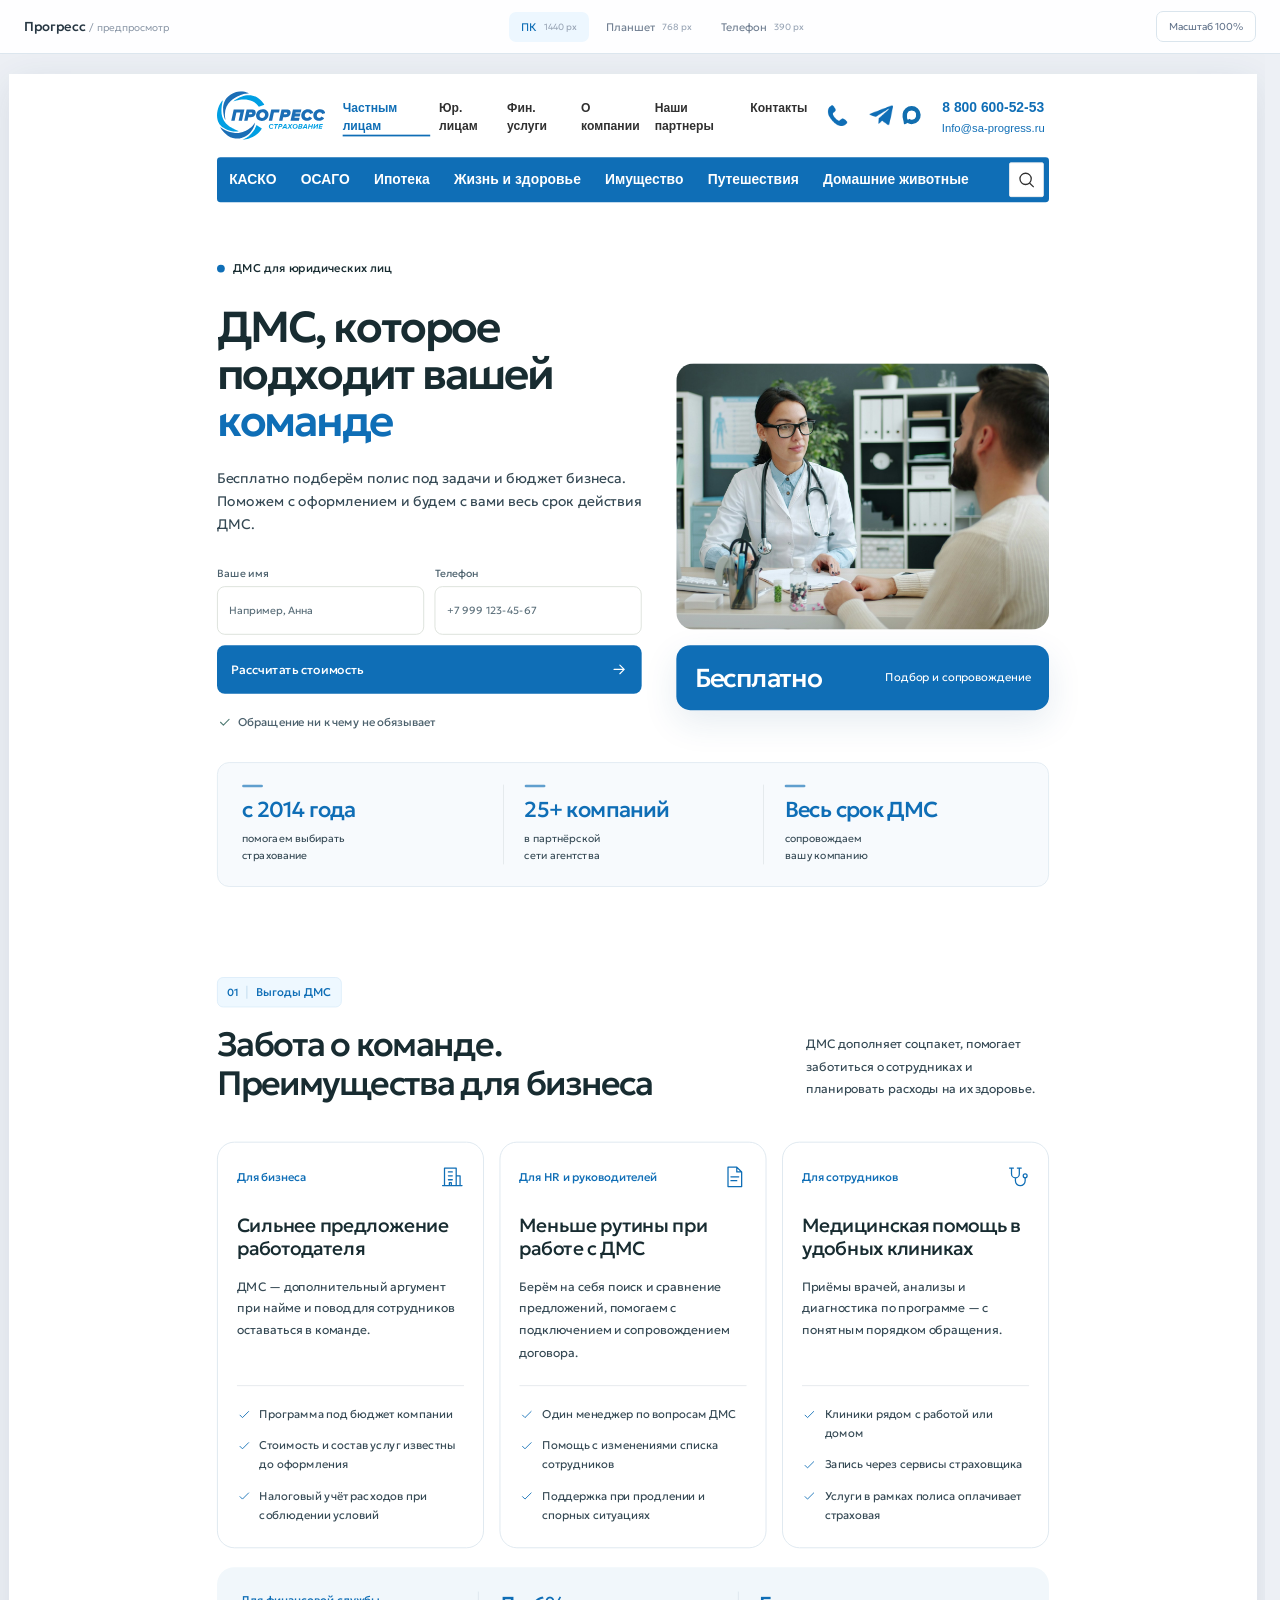
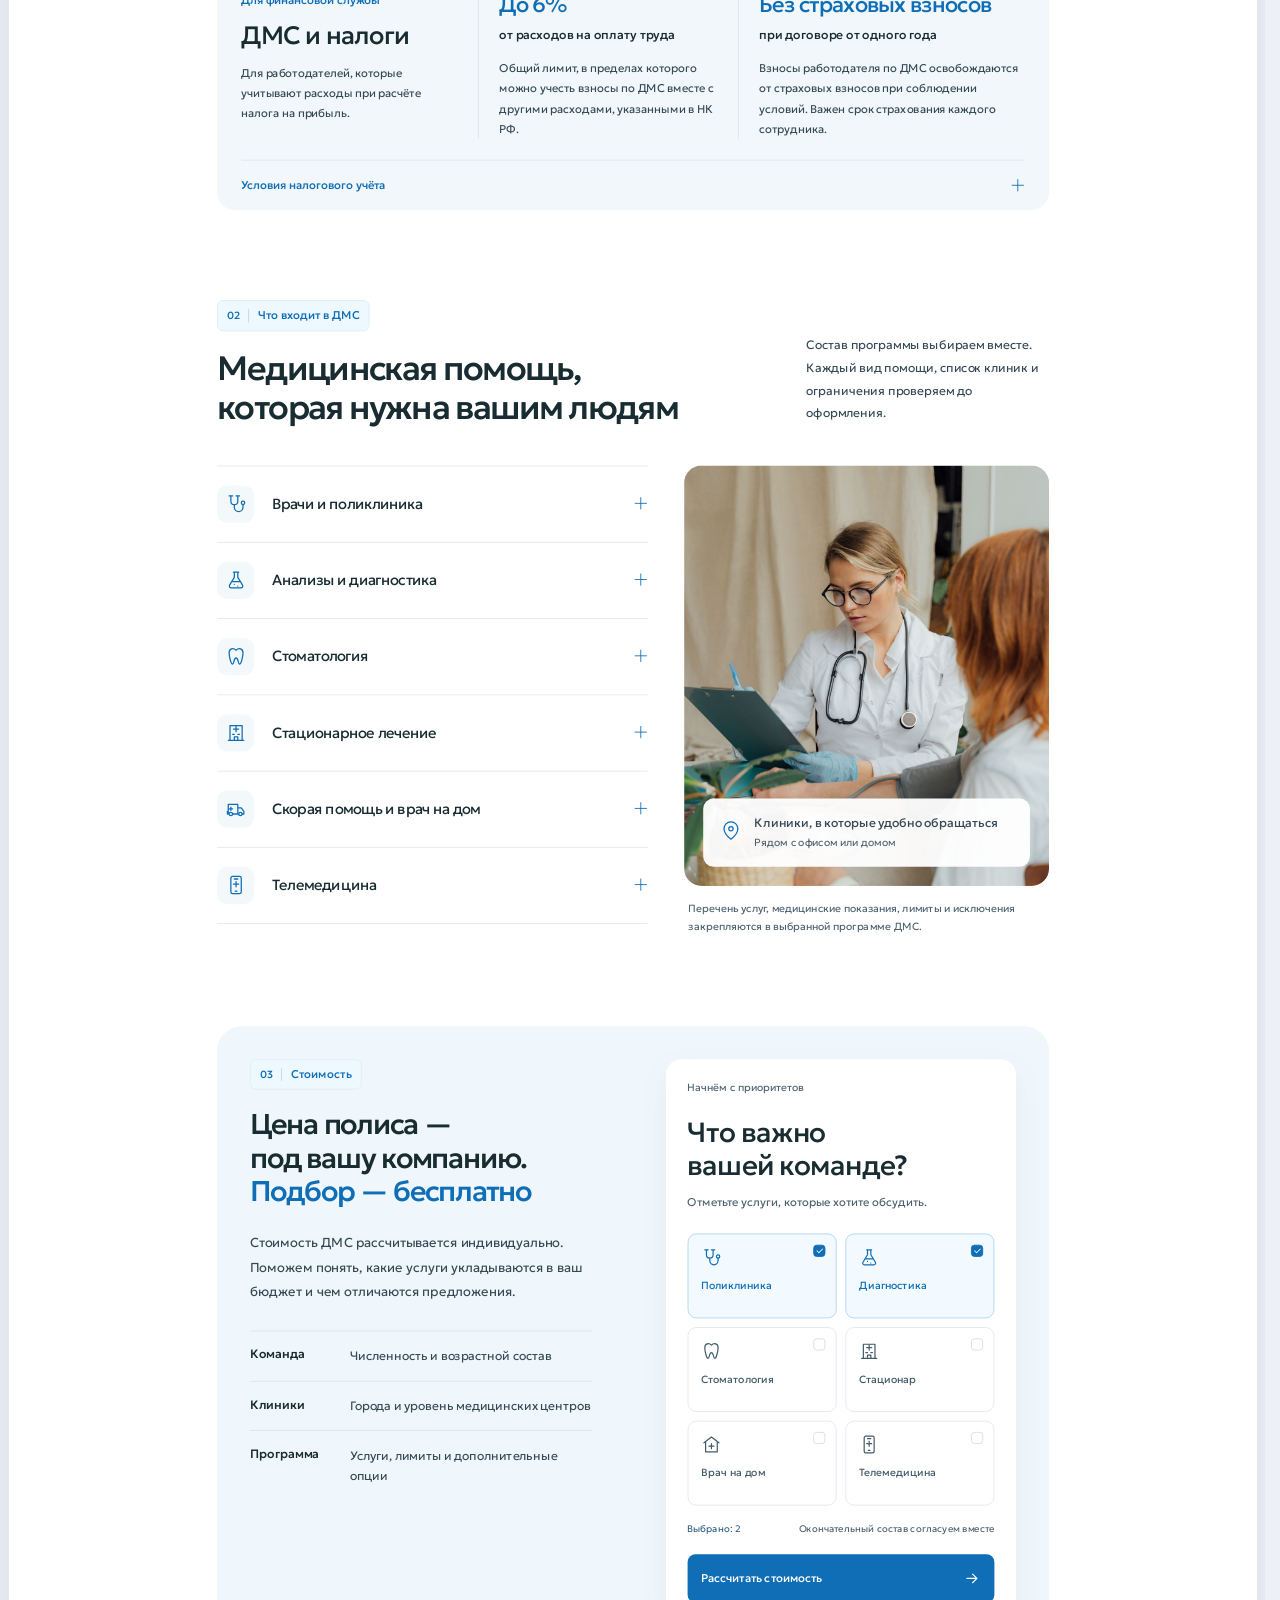
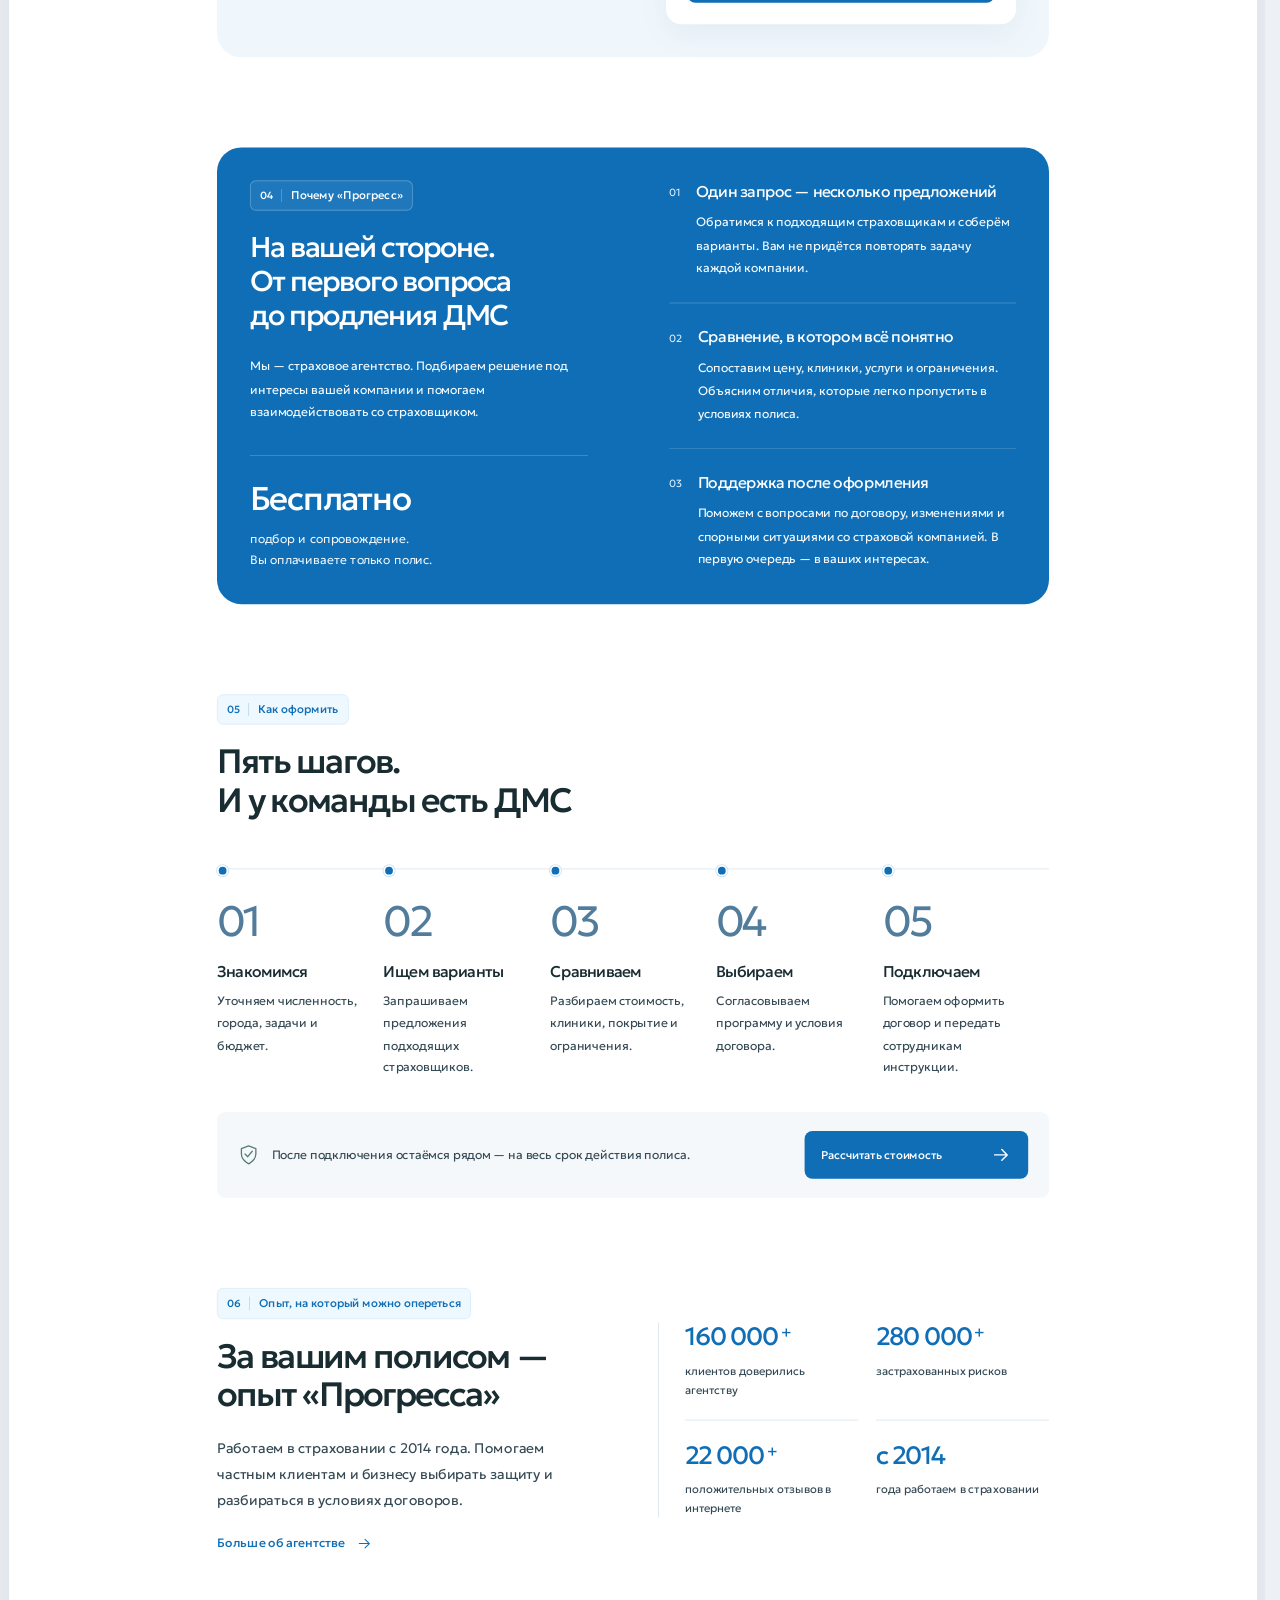
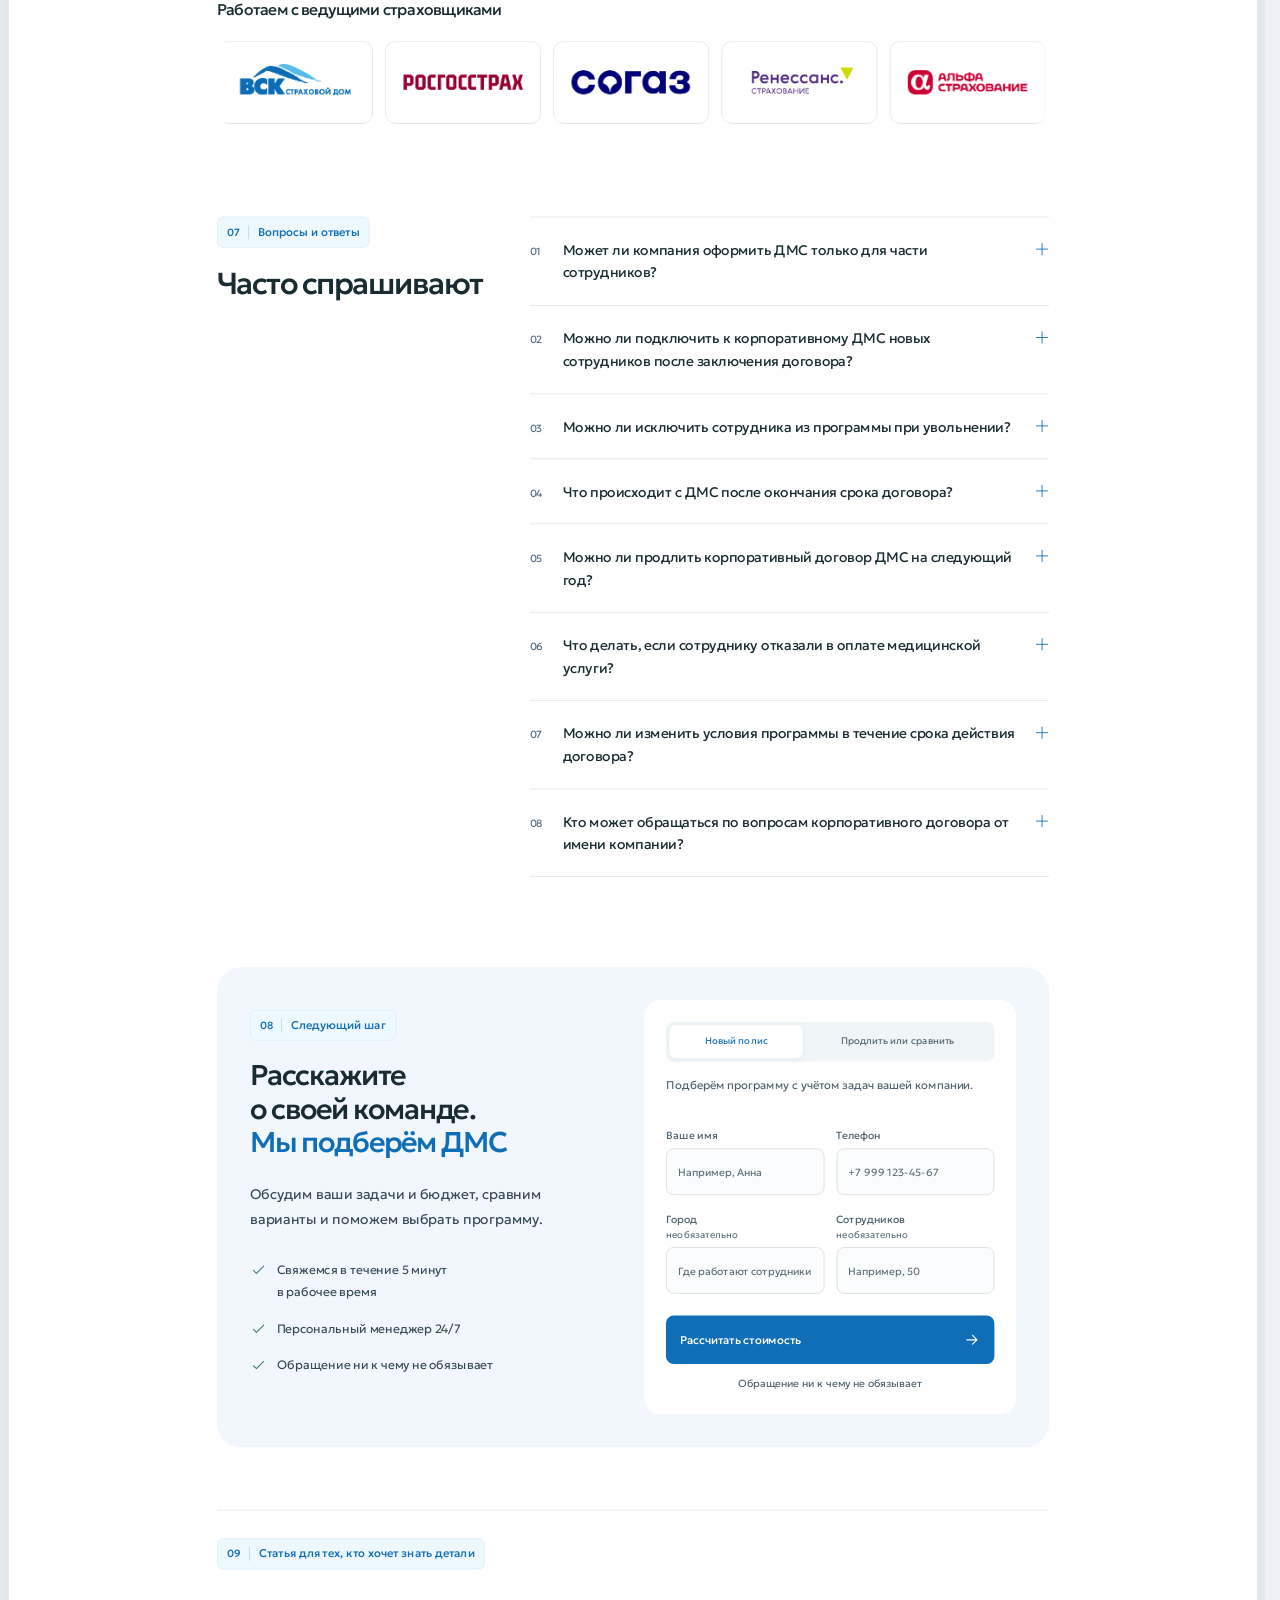
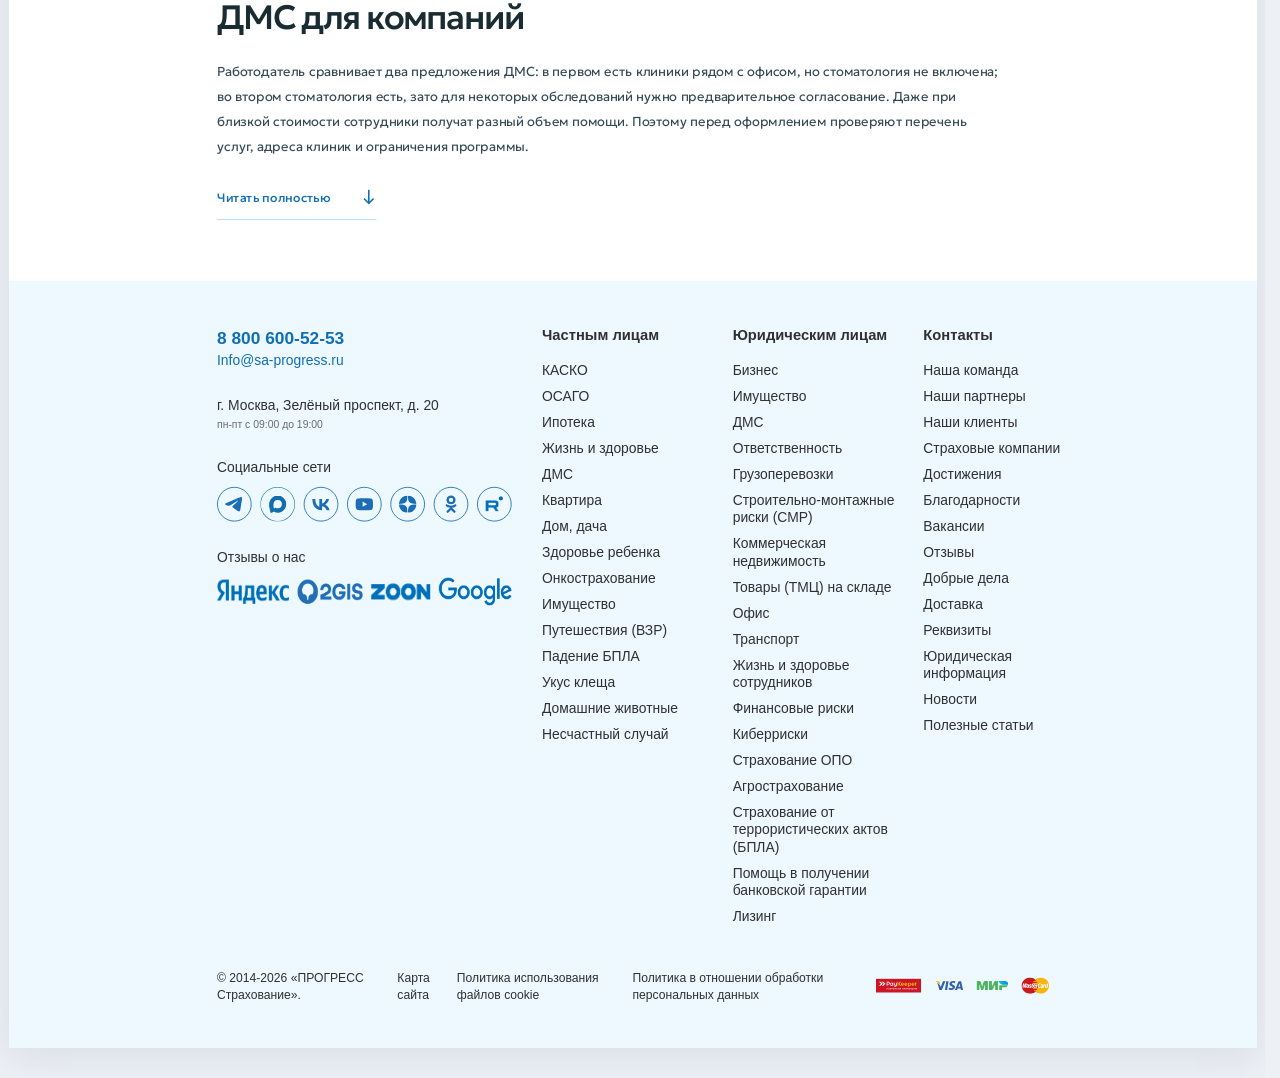
==== commit c0c47640: "Add DMS benefits, clinic photography and aligned page layout" ====
--- a/desktop.html
+++ b/desktop.html
@@ -9,14 +9,14 @@
   <title>ПК 1440 — ДМС Прогресс</title>
   <link rel="icon" href="./assets/favicon.svg" type="image/svg+xml">
   <link rel="preload" href="./assets/fonts/Geologica-Variable.ttf" as="font" type="font/ttf" crossorigin>
-  <link rel="stylesheet" href="./previews/desktop.css?v=e3355955704a">
-  <link rel="stylesheet" href="./assets/vendor/lenis/lenis.css?v=e3355955704a">
-  <script src="./assets/vendor/lenis/lenis.min.js?v=e3355955704a" defer></script>
-  <script src="./scroll.js?v=e3355955704a" defer></script>
-  <script src="./app.js?v=e3355955704a" defer></script>
-  <script src="./assets/vendor/hystmodal/hystmodal.js?v=e3355955704a" defer></script>
-  <script src="./site-chrome.js?v=e3355955704a" defer></script>
-<link rel="stylesheet" href="./review.css?v=e3355955704a"><script src="./review.js?v=e3355955704a" defer></script></head>
+  <link rel="stylesheet" href="./previews/desktop.css?v=951ae1b255fc">
+  <link rel="stylesheet" href="./assets/vendor/lenis/lenis.css?v=951ae1b255fc">
+  <script src="./assets/vendor/lenis/lenis.min.js?v=951ae1b255fc" defer></script>
+  <script src="./scroll.js?v=951ae1b255fc" defer></script>
+  <script src="./app.js?v=951ae1b255fc" defer></script>
+  <script src="./assets/vendor/hystmodal/hystmodal.js?v=951ae1b255fc" defer></script>
+  <script src="./site-chrome.js?v=951ae1b255fc" defer></script>
+<link rel="stylesheet" href="./review.css?v=951ae1b255fc"><script src="./review.js?v=951ae1b255fc" defer></script></head>
 <body><div class="review-toolbar"><a class="review-brand" href="./index.html" title="Открыть обычную адаптивную страницу">Прогресс <span>/ предпросмотр</span></a><nav aria-label="Формат предпросмотра"><a href="./desktop.html" aria-current="page">ПК<span>1440 px</span></a><a href="./tablet.html">Планшет<span>768 px</span></a><a href="./mobile.html">Телефон<span>390 px</span></a></nav><button id="review-scale" type="button" aria-pressed="false">Масштаб 100%</button></div><div class="review-stage"><div class="review-canvas">
   <div class="source-chrome source-chrome-header"><header class="header">
     <div class="content-wrapper">
@@ -837,15 +837,7 @@
     </div>
 
 </div>
-    <div class="float-messengers-buttons">
-<a href="https://max.ru/u/f9LHodD0cOL1nK710Nd3do71_UiDQPEofr9h8V5QH5dgAX2QZrWWFHqI5sg" target="_black" class="btn-whatsapp-float">
-    <img src="./assets/original-site/img/icons/max-white.svg" alt="Feedback">
-</a>
-<a href="https://t.me/Progress_strahovanie" target="_black" class="btn-telegram-float">
-      <img src="./assets/original-site/img/icons/telegram-float2.png" alt="Feedback">
-</a>
-</div>    <div class="go-to-top-btn js-go-to-top-btn js-hidden">
-</div></header></div>
+    </header></div>
 
   <main>
     <section class="hero" aria-labelledby="hero-title">
@@ -866,8 +858,7 @@
         </div>
       </div>
       <div class="hero-visual">
-        <figure class="hero-photo"><img src="./assets/images/business-meeting.jpg" alt="Коллеги на рабочем совещании" width="1500" height="1000" fetchpriority="high"></figure>
-        <div class="care-caption"><span class="care-dot" aria-hidden="true"></span>Корпоративное ДМС<br>Забота о вашей команде</div>
+        <figure class="hero-photo"><img src="./assets/images/clinic-hero.jpg" alt="Врач обсуждает с пациентом результаты обследования в современной клинике" width="1800" height="1013" fetchpriority="high"></figure>
         <div class="free-card">
           <div class="free-price">Бесплатно</div>
           <p>Подбор и сопровождение</p>
@@ -880,36 +871,25 @@
       </dl>
     </section>
     <section class="section audience-section" id="for-whom" aria-labelledby="audience-title" data-section="2">
-  <div class="section-heading">
-    <div><span class="section-kicker"><span class="kicker-index">01</span><span>Для кого</span></span><h2 id="audience-title">Размер бизнеса — разный.<br> Забота о людях — общая</h2></div>
-    <p class="section-intro">Подберём ДМС для вашей команды — с учётом её размера, географии и привычного ритма работы.</p>
+  <div class="section-heading benefits-heading">
+    <div><span class="section-kicker"><span class="kicker-index">01</span><span>Выгоды ДМС</span></span><h2 id="audience-title">Забота о команде.<br> Преимущества для бизнеса</h2></div>
+    <p class="section-intro">ДМС дополняет соцпакет, помогает заботиться о сотрудниках и планировать расходы на их здоровье.</p>
   </div>
-  <div class="audience-layout">
-    <div class="audience-tabs" role="tablist" aria-label="Тип вашей команды" aria-orientation="vertical">
-      <button class="audience-tab is-active" id="team-small-tab" role="tab" aria-selected="true" aria-controls="team-small-panel" tabindex="0"><span class="tab-number">01</span><span><strong>Небольшая команда</strong><small>Нужные услуги в рамках бюджета</small></span><span class="tab-arrow" aria-hidden="true">↗</span></button>
-      <button class="audience-tab" id="team-large-tab" role="tab" aria-selected="false" aria-controls="team-large-panel" tabindex="-1"><span class="tab-number">02</span><span><strong>Большой коллектив</strong><small>Программы для разных задач</small></span><span class="tab-arrow" aria-hidden="true">↗</span></button>
-      <button class="audience-tab" id="team-regions-tab" role="tab" aria-selected="false" aria-controls="team-regions-panel" tabindex="-1"><span class="tab-number">03</span><span><strong>Команда в разных городах</strong><small>Филиалы, офисы и удалённая работа</small></span><span class="tab-arrow" aria-hidden="true">↗</span></button>
-    </div>
-    <div class="audience-panels">
-      <div class="audience-panel" id="team-small-panel" role="tabpanel" aria-labelledby="team-small-tab" tabindex="0">
-        <div class="panel-topline"><span>Под задачи вашей команды</span><svg class="icon" viewBox="0 0 24 24" aria-hidden="true"><circle cx="9" cy="8" r="3"/><path d="M3 21v-3a6 6 0 0 1 12 0v3M16 5a3 3 0 0 1 0 6m2 4a5 5 0 0 1 3 5"/></svg></div>
-        <h3>Начните с того,<br> что действительно нужно</h3><p>Приёмы врачей рядом с работой или домом, нужная диагностика, понятный бюджет. Поможем определить приоритеты и сравнить программы.</p>
-        <ul class="clean-list"><li><svg class="icon" viewBox="0 0 24 24" aria-hidden="true"><path d="m5 12 4 4L19 6"/></svg>Подбор услуг и клиник под бюджет</li><li><svg class="icon" viewBox="0 0 24 24" aria-hidden="true"><path d="m5 12 4 4L19 6"/></svg>Уточнение минимальной численности у страховщиков</li><li><svg class="icon" viewBox="0 0 24 24" aria-hidden="true"><path d="m5 12 4 4L19 6"/></svg>Помощь с первым корпоративным договором</li></ul>
-        <span class="panel-footnote">Для первого подключения ДМС</span>
-      </div>
-      <div class="audience-panel" id="team-large-panel" role="tabpanel" aria-labelledby="team-large-tab" tabindex="0" hidden>
-        <div class="panel-topline"><span>Одна компания, разные потребности</span><svg class="icon" viewBox="0 0 24 24" aria-hidden="true"><path d="M4 21V3h12v18M16 11h4v10M2 21h20M8 7h4M8 11h4M8 15h4M9 21v-3h2v3"/></svg></div>
-        <h3>Программа, в которой<br> учтён весь коллектив</h3><p>Офис, производство, руководители и отдельные подразделения могут нуждаться в разном наборе услуг. Сопоставим подходящие уровни ДМС.</p>
-        <ul class="clean-list"><li><svg class="icon" viewBox="0 0 24 24" aria-hidden="true"><path d="m5 12 4 4L19 6"/></svg>Программы для разных категорий сотрудников</li><li><svg class="icon" viewBox="0 0 24 24" aria-hidden="true"><path d="m5 12 4 4L19 6"/></svg>Условия подключения и исключения работников</li><li><svg class="icon" viewBox="0 0 24 24" aria-hidden="true"><path d="m5 12 4 4L19 6"/></svg>Понятное сравнение покрытия и стоимости</li></ul>
-        <span class="panel-footnote">Для растущих компаний и крупных предприятий</span>
-      </div>
-      <div class="audience-panel" id="team-regions-panel" role="tabpanel" aria-labelledby="team-regions-tab" tabindex="0" hidden>
-        <div class="panel-topline"><span>Забота без привязки к одному офису</span><svg class="icon" viewBox="0 0 24 24" aria-hidden="true"><path d="M20 10c0 6-8 12-8 12S4 16 4 10a8 8 0 0 1 16 0Z"/><circle cx="12" cy="10" r="2.5"/></svg></div>
-        <h3>Сотрудники в разных городах.<br> Внимание — каждому</h3><p>Проверим доступные клиники по местам работы и проживания сотрудников. Обсудим условия обслуживания в поездках и дистанционные консультации.</p>
-        <ul class="clean-list"><li><svg class="icon" viewBox="0 0 24 24" aria-hidden="true"><path d="m5 12 4 4L19 6"/></svg>Сеть клиник для каждого города</li><li><svg class="icon" viewBox="0 0 24 24" aria-hidden="true"><path d="m5 12 4 4L19 6"/></svg>Условия для удалённых сотрудников</li><li><svg class="icon" viewBox="0 0 24 24" aria-hidden="true"><path d="m5 12 4 4L19 6"/></svg>Телемедицина и помощь в командировках</li></ul>
-        <span class="panel-footnote">Доступность услуг зависит от выбранной программы</span>
-      </div>
-    </div>
+  <div class="benefit-grid">
+    <article class="benefit-card"><div class="benefit-label">Для бизнеса <svg class="icon" viewBox="0 0 24 24" aria-hidden="true"><path d="M4 21V3h12v18M16 11h4v10M2 21h20M8 7h4M8 11h4M8 15h4M9 21v-3h2v3"/></svg></div><h3>Сильнее предложение<br> работодателя</h3><p>ДМС — дополнительный аргумент при найме и повод для сотрудников оставаться в команде.</p><ul class="clean-list"><li><svg class="icon" viewBox="0 0 24 24" aria-hidden="true"><path d="m5 12 4 4L19 6"/></svg>Программа под бюджет компании</li><li><svg class="icon" viewBox="0 0 24 24" aria-hidden="true"><path d="m5 12 4 4L19 6"/></svg>Стоимость и состав услуг известны до оформления</li><li><svg class="icon" viewBox="0 0 24 24" aria-hidden="true"><path d="m5 12 4 4L19 6"/></svg>Налоговый учёт расходов при соблюдении условий</li></ul></article>
+    <article class="benefit-card"><div class="benefit-label">Для HR и руководителей <svg class="icon" viewBox="0 0 24 24" aria-hidden="true"><path d="M14 2H5v20h14V7l-5-5Z M14 2v5h5M8 12h8M8 16h6"/></svg></div><h3>Меньше рутины<br> при работе с ДМС</h3><p>Берём на себя поиск и сравнение предложений, помогаем с подключением и сопровождением договора.</p><ul class="clean-list"><li><svg class="icon" viewBox="0 0 24 24" aria-hidden="true"><path d="m5 12 4 4L19 6"/></svg>Один менеджер по вопросам ДМС</li><li><svg class="icon" viewBox="0 0 24 24" aria-hidden="true"><path d="m5 12 4 4L19 6"/></svg>Помощь с изменениями списка сотрудников</li><li><svg class="icon" viewBox="0 0 24 24" aria-hidden="true"><path d="m5 12 4 4L19 6"/></svg>Поддержка при продлении и спорных ситуациях</li></ul></article>
+    <article class="benefit-card"><div class="benefit-label">Для сотрудников <svg class="icon" viewBox="0 0 24 24" aria-hidden="true"><path d="M6 3v6a4 4 0 0 0 8 0V3M4 3h4M12 3h4M10 13v3a5 5 0 0 0 10 0v-3"/><circle cx="20" cy="11" r="2"/></svg></div><h3>Медицинская помощь<br> в удобных клиниках</h3><p>Приёмы врачей, анализы и диагностика по программе — с понятным порядком обращения.</p><ul class="clean-list"><li><svg class="icon" viewBox="0 0 24 24" aria-hidden="true"><path d="m5 12 4 4L19 6"/></svg>Клиники рядом с работой или домом</li><li><svg class="icon" viewBox="0 0 24 24" aria-hidden="true"><path d="m5 12 4 4L19 6"/></svg>Запись через сервисы страховщика</li><li><svg class="icon" viewBox="0 0 24 24" aria-hidden="true"><path d="m5 12 4 4L19 6"/></svg>Услуги в рамках полиса оплачивает страховая</li></ul></article>
+  </div>
+  <div class="tax-benefits" aria-labelledby="tax-title">
+    <div class="tax-heading"><span class="benefit-label">Для финансовой службы</span><h3 id="tax-title">ДМС и налоги</h3><p>Для работодателей, которые учитывают расходы при расчёте налога на прибыль.</p></div>
+    <div class="tax-item"><strong>До 6%</strong><h4>от расходов на оплату труда</h4><p>Общий лимит, в пределах которого можно учесть взносы по ДМС вместе с другими расходами, указанными в НК РФ.</p></div>
+    <div class="tax-item"><strong>Без страховых взносов</strong><h4>при договоре от одного года</h4><p>Взносы работодателя по ДМС освобождаются от страховых взносов при соблюдении условий. Важен срок страхования каждого сотрудника.</p></div>
+    <details class="tax-details"><summary>Условия налогового учёта <span class="disclosure-mark" aria-hidden="true"></span></summary><div>
+      <p>Для признания расходов на ДМС договор со страховщиком с соответствующей лицензией должен быть заключён не менее чем на год и предусматривать оплату медицинских расходов работников. Участие работодателя в ДМС предусматривают в трудовом или коллективном договоре.</p>
+      <p>Лимит 6% общий: он включает взносы по ДМС, предусмотренные НК РФ договоры на медицинские услуги и расходы из пункта 24.2 статьи 255. Это лимит учитываемых расходов, а не размер экономии на налоге.</p>
+      <p>Если страхование работника прекращается раньше года или новый сотрудник включён на срок менее года, освобождение от страховых взносов может не применяться. Итоговый учёт зависит от условий договора и налогового режима компании.</p>
+      <p class="tax-sources">Основания: <a href="https://www.consultant.ru/document/cons_doc_LAW_28165/7b1ea255e5f4f1ac2bb055d2d61a28b4a03f6856/" target="_blank" rel="noopener">ст. 255, п. 16 НК РФ</a>; <a href="https://www.consultant.ru/document/cons_doc_LAW_28165/30e4690deae106140c96017db18054a3175e14f6/" target="_blank" rel="noopener">ст. 422, п. 1, подп. 5 НК РФ</a>; <a href="https://www.nalog.gov.ru/rn77/news/activities_fts/15685469/" target="_blank" rel="noopener">разъяснение ФНС о сроке страхования</a>.</p>
+    </div></details>
   </div>
 </section>
 
@@ -943,7 +923,7 @@
       <label><input type="checkbox" name="service" value="Стационар"><span><svg class="icon" viewBox="0 0 24 24" aria-hidden="true"><path d="M5 21V4h14v17M3 21h18M9 8h6M12 5v6M8 14h2M14 14h2M10 21v-4h4v4"/></svg>Стационар<i aria-hidden="true"></i></span></label>
       <label><input type="checkbox" name="service" value="Помощь на дому"><span><svg class="icon" viewBox="0 0 24 24" aria-hidden="true"><path d="m3 10 9-7 9 7M5 9v12h14V9M12 11v6M9 14h6"/></svg>Врач на дом<i aria-hidden="true"></i></span></label>
       <label><input type="checkbox" name="service" value="Телемедицина"><span><svg class="icon" viewBox="0 0 24 24" aria-hidden="true"><rect x="6" y="2" width="12" height="20" rx="2"/><path d="M10 5h4M12 8v6M9 11h6M11 19h2"/></svg>Телемедицина<i aria-hidden="true"></i></span></label>
-    </fieldset><div class="builder-summary"><span id="service-count" aria-live="polite">Выбрано: 2</span><span>Окончательный состав согласуем вместе</span></div><button class="button-primary" type="button" data-open-lead data-context="price"><span>Рассчитать стоимость</span><svg class="icon" viewBox="0 0 24 24" aria-hidden="true"><path d="M5 12h14M13 6l6 6-6 6"/></svg></button><small class="builder-note">Обращение ни к чему не обязывает</small></div>
+    </fieldset><div class="builder-summary"><span id="service-count" aria-live="polite">Выбрано: 2</span><span>Окончательный состав согласуем вместе</span></div><button class="button-primary" type="button" data-open-lead data-context="price"><span>Рассчитать стоимость</span><svg class="icon" viewBox="0 0 24 24" aria-hidden="true"><path d="M5 12h14M13 6l6 6-6 6"/></svg></button></div>
   </div>
 </section>
 
@@ -954,7 +934,7 @@
 </section>
 
 <section class="section process-section" id="process" aria-labelledby="process-title" data-section="6">
-  <div class="section-heading"><div><span class="section-kicker"><span class="kicker-index">05</span><span>Как оформить</span></span><h2 id="process-title">Пять шагов.<br> И у команды есть ДМС</h2></div><p class="section-intro">Вы рассказываете о задачах бизнеса. Мы берём на себя поиск, сравнение и помощь с оформлением.</p></div>
+  <div class="section-heading"><div><span class="section-kicker"><span class="kicker-index">05</span><span>Как оформить</span></span><h2 id="process-title">Пять шагов.<br> И у команды есть ДМС</h2></div></div>
   <ol class="process-steps"><li><span class="step-number">01</span><h3>Знакомимся</h3><p>Уточняем численность, города, задачи и бюджет.</p></li><li><span class="step-number">02</span><h3>Ищем варианты</h3><p>Запрашиваем предложения подходящих страховщиков.</p></li><li><span class="step-number">03</span><h3>Сравниваем</h3><p>Разбираем стоимость, клиники, покрытие и ограничения.</p></li><li><span class="step-number">04</span><h3>Выбираем</h3><p>Согласовываем программу и условия договора.</p></li><li><span class="step-number">05</span><h3>Подключаем</h3><p>Помогаем оформить договор и передать сотрудникам инструкции.</p></li></ol>
   <div class="process-after"><div class="process-promise"><span><svg class="icon" viewBox="0 0 24 24" aria-hidden="true"><path d="m12 2 8 3v6c0 5-3 8-8 11-5-3-8-6-8-11V5l8-3Z"/><path d="m8 11 3 3 5-6"/></svg></span><p>После подключения остаёмся рядом — на весь срок действия полиса.</p></div><button class="button-primary" type="button" data-open-lead data-context="process" aria-haspopup="dialog" aria-controls="lead-dialog"><span>Рассчитать стоимость</span><svg class="icon" viewBox="0 0 24 24" aria-hidden="true"><path d="M5 12h14M13 6l6 6-6 6"/></svg></button></div>
 </section>
@@ -963,7 +943,6 @@
   <div class="trust-grid"><div><span class="section-kicker"><span class="kicker-index">06</span><span>Опыт, на который можно опереться</span></span><h2 id="trust-title">За вашим полисом —<br> опыт «Прогресса»</h2><p class="section-intro">Работаем в страховании с 2014 года. Помогаем частным клиентам и бизнесу выбирать защиту и разбираться в условиях договоров.</p><a class="text-link" href="https://sa-progress.ru/o-kompanii/" target="_blank" rel="noopener">Больше об агентстве <svg class="icon" viewBox="0 0 24 24" aria-hidden="true"><path d="M5 12h14M13 6l6 6-6 6"/></svg></a></div><div class="trust-evidence"><dl class="trust-facts"><div><dt>160 000<span>+</span></dt><dd>клиентов доверились агентству</dd></div><div><dt>280 000<span>+</span></dt><dd>застрахованных рисков</dd></div><div><dt>22 000<span>+</span></dt><dd>положительных отзывов в интернете</dd></div><div><dt>с 2014</dt><dd>года работаем в страховании</dd></div></dl></div></div>
   <div class="partners-heading"><h3>Работаем с ведущими страховщиками</h3></div>
   <div class="partners-marquee" role="region" tabindex="0" aria-label="Страховые компании — партнёры агентства"><div class="partner-track" id="partner-track"><ul class="partner-group" aria-label="Все страховщики из ленты агентства"><li><img src="./assets/images/partners/vsk.png" alt="ВСК"></li><li><img src="./assets/images/partners/rgs.png" alt="Росгосстрах"></li><li><img src="./assets/images/partners/sogaz.png" alt="Согаз"></li><li><img src="./assets/images/partners/ren.png" alt="Ренессанс страхование"></li><li><img src="./assets/images/partners/alfa.png" alt="АльфаСтрахование"></li><li><img src="./assets/images/partners/ingos.png" alt="Ингосстрах"></li><li><img src="./assets/images/partners/sovcom.png" alt="Совкомбанк страхование"></li><li><img src="./assets/images/partners/reso.png" alt="Ресо-Гарантия"></li><li><img src="./assets/images/partners/soglasie.png" alt="Согласие"></li><li><img src="./assets/images/partners/t-insurance.png" alt="Тинькофф страхование"></li><li><img src="./assets/images/partners/sber.png" alt="Сбербанк Страхование"></li></ul><ul class="partner-group" aria-hidden="true"><li><img src="./assets/images/partners/vsk.png" alt=""></li><li><img src="./assets/images/partners/rgs.png" alt=""></li><li><img src="./assets/images/partners/sogaz.png" alt=""></li><li><img src="./assets/images/partners/ren.png" alt=""></li><li><img src="./assets/images/partners/alfa.png" alt=""></li><li><img src="./assets/images/partners/ingos.png" alt=""></li><li><img src="./assets/images/partners/sovcom.png" alt=""></li><li><img src="./assets/images/partners/reso.png" alt=""></li><li><img src="./assets/images/partners/soglasie.png" alt=""></li><li><img src="./assets/images/partners/t-insurance.png" alt=""></li><li><img src="./assets/images/partners/sber.png" alt=""></li></ul></div></div>
-  <p class="partner-note">Для вашего запроса выберем страховщиков с подходящими программами ДМС, клиниками и условиями обслуживания.</p>
 </section>
 
 <section class="section faq-section" id="faq" aria-labelledby="faq-title" data-section="8">
@@ -980,7 +959,7 @@
 <section class="section request-section" id="request" aria-labelledby="request-title" data-section="9">
   <div class="request-surface"><div class="request-copy"><span class="section-kicker"><span class="kicker-index">08</span><span>Следующий шаг</span></span><h2 id="request-title">Расскажите<br> о своей команде.<br> <span>Мы подберём ДМС</span></h2><p>Обсудим ваши задачи и бюджет, сравним варианты и поможем выбрать программу.</p><ul class="request-promises"><li><svg class="icon" viewBox="0 0 24 24" aria-hidden="true"><path d="m5 12 4 4L19 6"/></svg><span>Свяжемся в течение 5 минут<br> в рабочее время</span></li><li><svg class="icon" viewBox="0 0 24 24" aria-hidden="true"><path d="m5 12 4 4L19 6"/></svg><span>Персональный менеджер 24/7</span></li><li><svg class="icon" viewBox="0 0 24 24" aria-hidden="true"><path d="m5 12 4 4L19 6"/></svg><span>Обращение ни к чему не обязывает</span></li></ul></div>
     <form class="request-form" id="request-form" data-lead-form novalidate>
-      <fieldset class="request-scenarios"><legend class="sr-only">Ваша задача</legend><label><input type="radio" name="scenario" value="new" checked><span>Новое ДМС</span></label><label><input type="radio" name="scenario" value="renew"><span>Продлить или сравнить</span></label></fieldset>
+      <fieldset class="request-scenarios"><legend class="sr-only">Ваша задача</legend><label><input type="radio" name="scenario" value="new" checked><span>Новый полис</span></label><label><input type="radio" name="scenario" value="renew"><span>Продлить или сравнить</span></label></fieldset>
       <p class="scenario-description" id="scenario-description">Подберём программу с учётом задач вашей компании.</p>
       <div class="request-fields"><label class="field"><span>Ваше имя</span><input name="name" id="request-name" autocomplete="given-name" placeholder="Например, Анна" required maxlength="80" aria-describedby="request-name-error"><small class="field-error" id="request-name-error"></small></label><label class="field"><span>Телефон</span><input name="phone" id="request-phone" autocomplete="tel" inputmode="tel" type="tel" placeholder="+7 999 123-45-67" required maxlength="22" aria-describedby="request-phone-error"><small class="field-error" id="request-phone-error"></small></label><label class="field"><span>Город <i>необязательно</i></span><input name="city" autocomplete="address-level2" placeholder="Где работают сотрудники" maxlength="100"></label><label class="field"><span>Сотрудников <i>необязательно</i></span><input name="employees" type="number" inputmode="numeric" min="1" max="100000" placeholder="Например, 50" aria-describedby="employees-error"><small class="field-error" id="employees-error"></small></label></div>
       <div class="program-file" id="program-file" hidden><label for="policy-file"><svg class="icon" viewBox="0 0 24 24" aria-hidden="true"><path d="M14 2H5v20h14V7l-5-5Z M14 2v5h5M8 12h8M8 16h6"/></svg><span id="file-label">Прикрепить действующую программу<small>Необязательно · PDF, DOCX, XLSX · до 10 МБ</small></span><input id="policy-file" type="file" accept=".pdf,.doc,.docx,.xls,.xlsx"></label><p id="file-error" class="field-error" role="status"></p></div>
--- a/previews/desktop.css
+++ b/previews/desktop.css
@@ -203,6 +203,82 @@
 html{scrollbar-gutter:stable}
 html.lenis{scroll-behavior:auto!important}
 html.has-open-dialog{overflow:hidden}
+
+
+/* Match the exact container edges used by the source header. */
+.hero,.section{max-width:none;padding-left:20px;padding-right:20px}
+.price-surface,.agency-surface,.request-surface{margin-left:0;margin-right:0}
+.hero-copy{align-self:start}
+.hero-photo img{object-position:100% 50%}
+.benefits-heading h2{max-width:850px}
+.benefit-grid{display:grid;grid-template-columns:repeat(3,minmax(0,1fr));gap:18px}
+.benefit-card{padding:30px 28px;border:1px solid var(--soft-line);border-radius:20px;background:#fff;display:flex;flex-direction:column}
+.benefit-label{display:flex;align-items:center;justify-content:space-between;gap:16px;color:var(--blue);font-size:13px;font-weight:450;line-height:1.5}
+.benefit-label .icon{width:27px;height:27px;stroke-width:1.3}
+.benefit-card h3{font-size:25px;line-height:1.25;margin:29px 0 17px}
+.benefit-card>p{font-size:14px;line-height:1.8;color:var(--body-copy);margin:0 0 25px}
+.benefit-card .clean-list{margin-top:auto;gap:14px;padding-top:22px;border-top:1px solid var(--line)}
+.benefit-card .clean-list li{font-size:13px;line-height:1.7}
+.benefit-card .clean-list .icon{margin-top:3px}
+.tax-benefits{display:grid;grid-template-columns:.9fr 1fr 1.2fr;gap:28px 40px;margin-top:22px;padding:32px 34px 0;border-radius:20px;background:#f1f7fb}
+.tax-heading h3{font-size:29px;margin:13px 0 14px}
+.tax-heading>p,.tax-item p{font-size:13px;line-height:1.8;color:var(--body-copy);margin:0}
+.tax-item{border-left:1px solid var(--soft-line);padding-left:30px}
+.tax-item>strong{display:block;font-size:29px;font-weight:450;line-height:1.25;letter-spacing:-.035em;color:var(--blue)}
+.tax-item h4{font-size:14px;font-weight:450;margin:8px 0 15px;line-height:1.6}
+.tax-details{grid-column:1/-1;border-top:1px solid var(--soft-line)}
+.tax-details summary{display:flex;justify-content:space-between;align-items:center;gap:20px;padding:20px 0;font-size:13px;font-weight:450;cursor:pointer;color:var(--blue);list-style:none}
+.tax-details summary::-webkit-details-marker{display:none}
+.tax-details[open] .disclosure-mark::after{transform:rotate(90deg)}
+.tax-details>div{padding:0 0 23px;max-width:1000px}
+.tax-details p{font-size:13px;line-height:1.85;color:var(--body-copy);margin:0 0 13px}
+.tax-details p:last-child{margin-bottom:0}
+.tax-sources a{color:var(--blue);text-underline-offset:3px}
+
+  .hero-photo{height:auto;aspect-ratio:1.4;top:auto;bottom:calc(100% - var(--hero-cta-top,440px) + 18px)}
+  .free-card{top:var(--hero-cta-top,440px);bottom:auto;left:0;right:0;width:auto;display:flex;align-items:center;justify-content:space-between;gap:20px;padding:23px 24px}
+  .free-card p{margin:0;max-width:170px}
+  .hero-visual{min-height:var(--hero-card-end,575px)}
+
+.hero,.section{max-width:1000px}
+
+
+  .hero{grid-template-columns:1.14fr 1fr;gap:0 40px}
+  .hero h1{font-size:50px}
+  .hero-lead{font-size:16px}
+  .form-row{grid-template-columns:1fr 1fr;gap:12px}
+  .form-row>.button-primary{grid-column:1/-1;margin-top:0;justify-content:space-between;font-size:14px}
+  .free-card{width:auto;padding:21px;left:0}
+  .free-price{font-size:30px}
+  .free-card p{font-size:13px}
+  .proof-fact{display:block;padding:0 24px}
+  .proof-fact dt{font-size:25px}
+  .proof-fact dd{font-size:12px;margin-top:8px}
+  .section h2{font-size:39px}
+  .section-heading{gap:35px}
+  .section-heading>.section-intro{max-width:280px;font-size:14px}
+  .coverage-layout{gap:42px}
+  .price-surface,.agency-surface,.request-surface{gap:35px;padding:38px}
+  .price-copy h2,.agency-main h2,.request-copy h2{font-size:33px}
+  .program-builder,.request-form{padding:25px}
+  .agency-reasons h3{font-size:18px}
+  .trust-grid{gap:35px}
+  .trust-evidence{padding-left:30px}
+  .trust-facts{gap:0 20px}
+  .trust-facts dt{font-size:29px}
+  .trust-facts dd{font-size:13px}
+  .faq-layout{gap:38px;grid-template-columns:.7fr 1.3fr}
+  .faq-heading h2{font-size:35px}
+  .request-fields .field>span>i{display:block;margin:3px 0 0}
+  .benefit-card{padding:26px 22px}
+  .benefit-card h3{font-size:22px}
+  .benefit-card h3 br{display:none}
+  .tax-benefits{gap:24px;padding:28px 28px 0}
+  .tax-item{padding-left:24px}
+  .tax-item>strong{font-size:25px}
+
+
+
 
 
 :root{--hystmodal-speed: .2s;--hystmodal-zindex: 70}.source-chrome .hystmodal{position:fixed;top:0;left:0;width:100%;height:100%;overflow:hidden;overflow-y:auto;-webkit-overflow-scrolling:touch;pointer-events:none;display:grid;grid-template-columns:100%;grid-template-rows:0px min-content 0px;justify-content:center;align-content:space-between;visibility:hidden;scrollbar-width:none;-ms-overflow-style:none}.source-chrome .hystmodal::-webkit-scrollbar{display:none}.source-chrome .hystmodal:before{position:fixed;top:0;left:0;width:100%;height:100%;content:"";display:block;background-color:#000;opacity:0;pointer-events:none}.source-chrome .hystmodal--animated:before{transition:opacity var(--hystmodal-speed) ease}.source-chrome .hystmodal--active:before{opacity:.6}.source-chrome .hystmodal--moved,.source-chrome .hystmodal--active{opacity:1;pointer-events:none;visibility:visible}.source-chrome .hystmodal--active{pointer-events:auto}.source-chrome .hystmodal__wrap{display:block;min-width:0;grid-row:2 / 3}.source-chrome .hystmodal__window{min-width:0;grid-row:2 / 3;position:relative;z-index:10;box-sizing:border-box;flex-shrink:0;flex-grow:0;background:#fff;width:600px;max-width:100%;overflow:visible;transform:scale(.95);opacity:0;margin:50px auto}.source-chrome .hystmodal__window--loading{min-height:400px;background-image:url("data:image/svg+xml,%0A%3Csvg width='105' height='105' viewBox='0 0 105 105' xmlns='http://www.w3.org/2000/svg' fill='%23aaa'%3E%3Ccircle cx='12.5' cy='12.5' r='12.5'%3E%3Canimate attributeName='fill-opacity' begin='0s' dur='1s' values='1;.2;1' calcMode='linear' repeatCount='indefinite' /%3E%3C/circle%3E%3Ccircle cx='12.5' cy='52.5' r='12.5' fill-opacity='.5'%3E%3Canimate attributeName='fill-opacity' begin='100ms' dur='1s' values='1;.2;1' calcMode='linear' repeatCount='indefinite' /%3E%3C/circle%3E%3Ccircle cx='52.5' cy='12.5' r='12.5'%3E%3Canimate attributeName='fill-opacity' begin='300ms' dur='1s' values='1;.2;1' calcMode='linear' repeatCount='indefinite' /%3E%3C/circle%3E%3Ccircle cx='52.5' cy='52.5' r='12.5'%3E%3Canimate attributeName='fill-opacity' begin='600ms' dur='1s' values='1;.2;1' calcMode='linear' repeatCount='indefinite' /%3E%3C/circle%3E%3Ccircle cx='92.5' cy='12.5' r='12.5'%3E%3Canimate attributeName='fill-opacity' begin='800ms' dur='1s' values='1;.2;1' calcMode='linear' repeatCount='indefinite' /%3E%3C/circle%3E%3Ccircle cx='92.5' cy='52.5' r='12.5'%3E%3Canimate attributeName='fill-opacity' begin='400ms' dur='1s' values='1;.2;1' calcMode='linear' repeatCount='indefinite' /%3E%3C/circle%3E%3Ccircle cx='12.5' cy='92.5' r='12.5'%3E%3Canimate attributeName='fill-opacity' begin='700ms' dur='1s' values='1;.2;1' calcMode='linear' repeatCount='indefinite' /%3E%3C/circle%3E%3Ccircle cx='52.5' cy='92.5' r='12.5'%3E%3Canimate attributeName='fill-opacity' begin='500ms' dur='1s' values='1;.2;1' calcMode='linear' repeatCount='indefinite' /%3E%3C/circle%3E%3Ccircle cx='92.5' cy='92.5' r='12.5'%3E%3Canimate attributeName='fill-opacity' begin='200ms' dur='1s' values='1;.2;1' calcMode='linear' repeatCount='indefinite' /%3E%3C/circle%3E%3C/svg%3E%0A");background-position:50%;background-repeat:no-repeat;background-size:48px}.source-chrome .hystmodal--animated .hystmodal__window{transition:transform var(--hystmodal-speed) ease 0s,opacity var(--hystmodal-speed) ease 0s}.source-chrome .hystmodal--active .hystmodal__window{transform:none;opacity:1}.source-chrome .hystmodal__close{position:absolute;z-index:10;top:15px;right:15px;display:block;width:25px;height:25px;background-color:transparent;background-position:center center;background-repeat:no-repeat;background-image:url("data:image/svg+xml,%3Csvg xmlns='http://www.w3.org/2000/svg' viewBox='0 0 24 24'%3E%3Cpath fill='%23fff' stroke='%23000' stroke-linecap='square' stroke-miterlimit='50' stroke-width='2' d='M22 2L2 22'/%3E%3Cpath fill='none' stroke='%23000' stroke-linecap='square' stroke-miterlimit='50' stroke-width='2' d='M2 2l20 20'/%3E%3C/svg%3E");background-size:100% 100%;border:none;font-size:0;cursor:pointer;outline:none}.source-chrome .hystmodal__close--wh{background-image:url("data:image/svg+xml,%3Csvg xmlns='http://www.w3.org/2000/svg' viewBox='0 0 24 24'%3E%3Cpath fill='%23fff' stroke='%23fff' stroke-linecap='square' stroke-miterlimit='50' stroke-width='2' d='M22 2L2 22'/%3E%3Cpath fill='none' stroke='%23fff' stroke-linecap='square' stroke-miterlimit='50' stroke-width='2' d='M2 2l20 20'/%3E%3C/svg%3E")}.source-chrome .hystmodal__close:hover{opacity:.95}.source-chrome .hystmodal__close:focus{outline:2px dotted rgba(0,0,0,.7);outline-offset:2px}.source-chrome .hystmodal__close--wh:focus{outline:2px dotted rgba(255,255,255,.7)}
@@ -1171,22 +1247,6 @@
 	width: 20px;
 }
 
-.source-chrome .go-to-top-btn {
-	background: url("../assets/original-site/img/icons/go-to-top.svg") no-repeat center;
-	width: 52px;
-	height: 52px;
-	cursor: pointer;
-	position: fixed;
-	bottom: 50px;
-	right: 12px;
-	opacity: 0.65;
-	background-size: 100%;
-}
-
-.source-chrome .go-to-top-btn:hover {
-	opacity: 1;
-}
-
 
 	.source-chrome.fixed-state .nav-desktop__item.level1 > a,
 .source-chrome.fixed-state .nav-desktop__item.level1 > div {
@@ -1350,12 +1410,6 @@
 
 	.source-chrome .footer-menu-mobile {
 		display: none;
-	}
-
-	.source-chrome .go-to-top-btn {
-		bottom: 100px;
-		height: 72px;
-		width: 72px;
 	}
 
 
@@ -1420,10 +1474,6 @@
 	.source-chrome .footer-menu-desktop {
 		grid-template-columns: repeat(3, 200px);
 		column-gap: 20px;
-	}
-
-	.source-chrome .go-to-top-btn {
-		right: 20px;
 	}
 
 	.source-chrome .callback-btn__wrapper {
@@ -1507,42 +1557,12 @@
 	display: inline;
 }
 
-.source-chrome .float-messengers-buttons {
-	position: fixed;
-	display: flex;
-	flex-direction: column;
-	gap: 10px;
-	bottom: 189px;
-	right: 104px;
-	z-index: 2;
-	animation: snake 1.5s infinite;
-}
-
-.source-chrome .btn-whatsapp-float,
-.source-chrome .btn-telegram-float {
-	background-color: transparent;
-	display: block;
-	width: 64px;
-	height: 64px;
-	border-radius: 100px;
-	border: 2px solid white;
-}
-
 .source-chrome .btn-whatsapp-float {
 	width: 64px;
 	height: 64px;
 }
 
-.source-chrome .btn-whatsapp-float > img,
-.source-chrome .btn-telegram-float > img {
-	width: 100%;
-	height: 100%;
-}
-
-
-	.source-chrome .float-messengers-buttons {
-		right: 26px;
-	}
+
 
 
 
@@ -1914,7 +1934,6 @@
 .source-chrome .hystmodal{z-index:80}
 .source-chrome [role=button]:focus-visible{outline:2px solid #0f6eb6;outline-offset:3px}
 .source-chrome .c-mobile-menu,.source-chrome .mobile-menu__inner,.source-chrome .hystmodal{overscroll-behavior:contain}
-.source-chrome-header.opened-modal .float-messengers-buttons,.source-chrome-header.opened-modal .go-to-top-btn{visibility:hidden}
 .section,.article-section{scroll-margin-top:78px}
 
 /* The review canvas is transformed; original fixed elements are positioned by JS. */
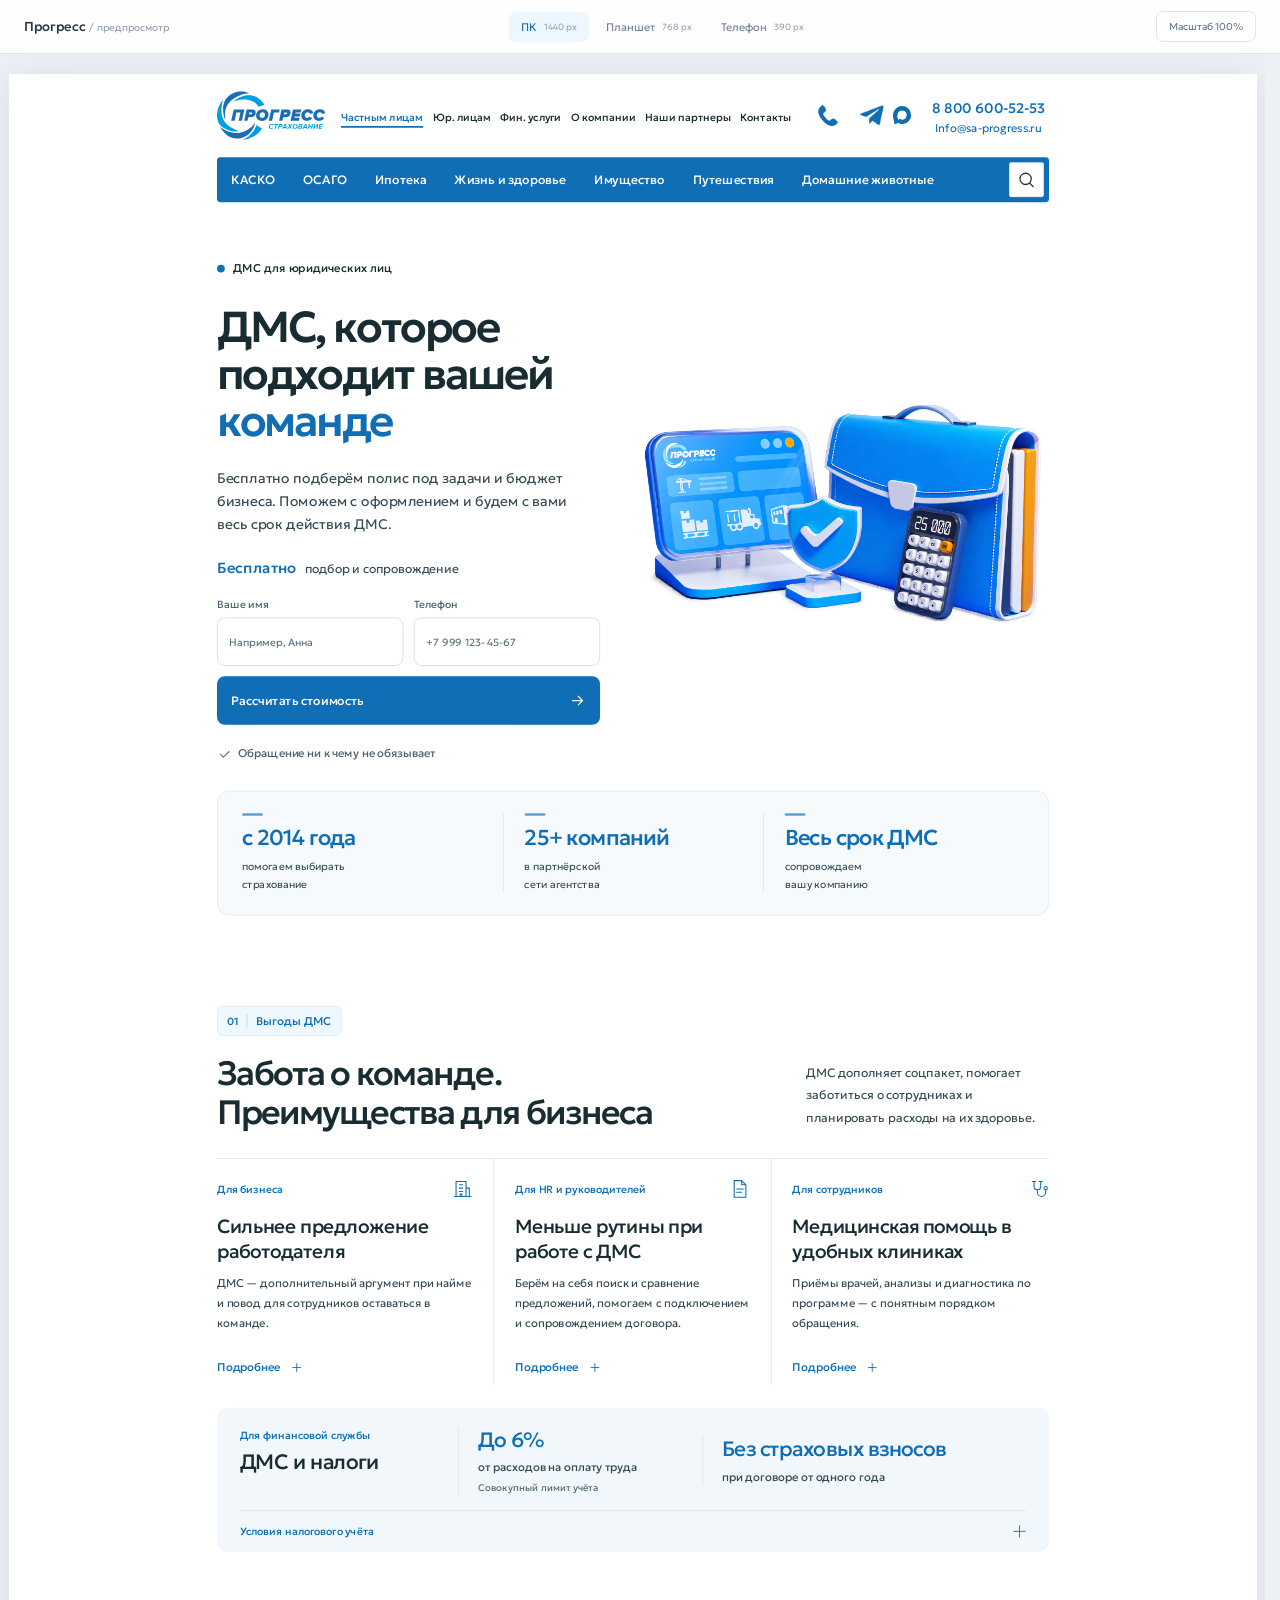
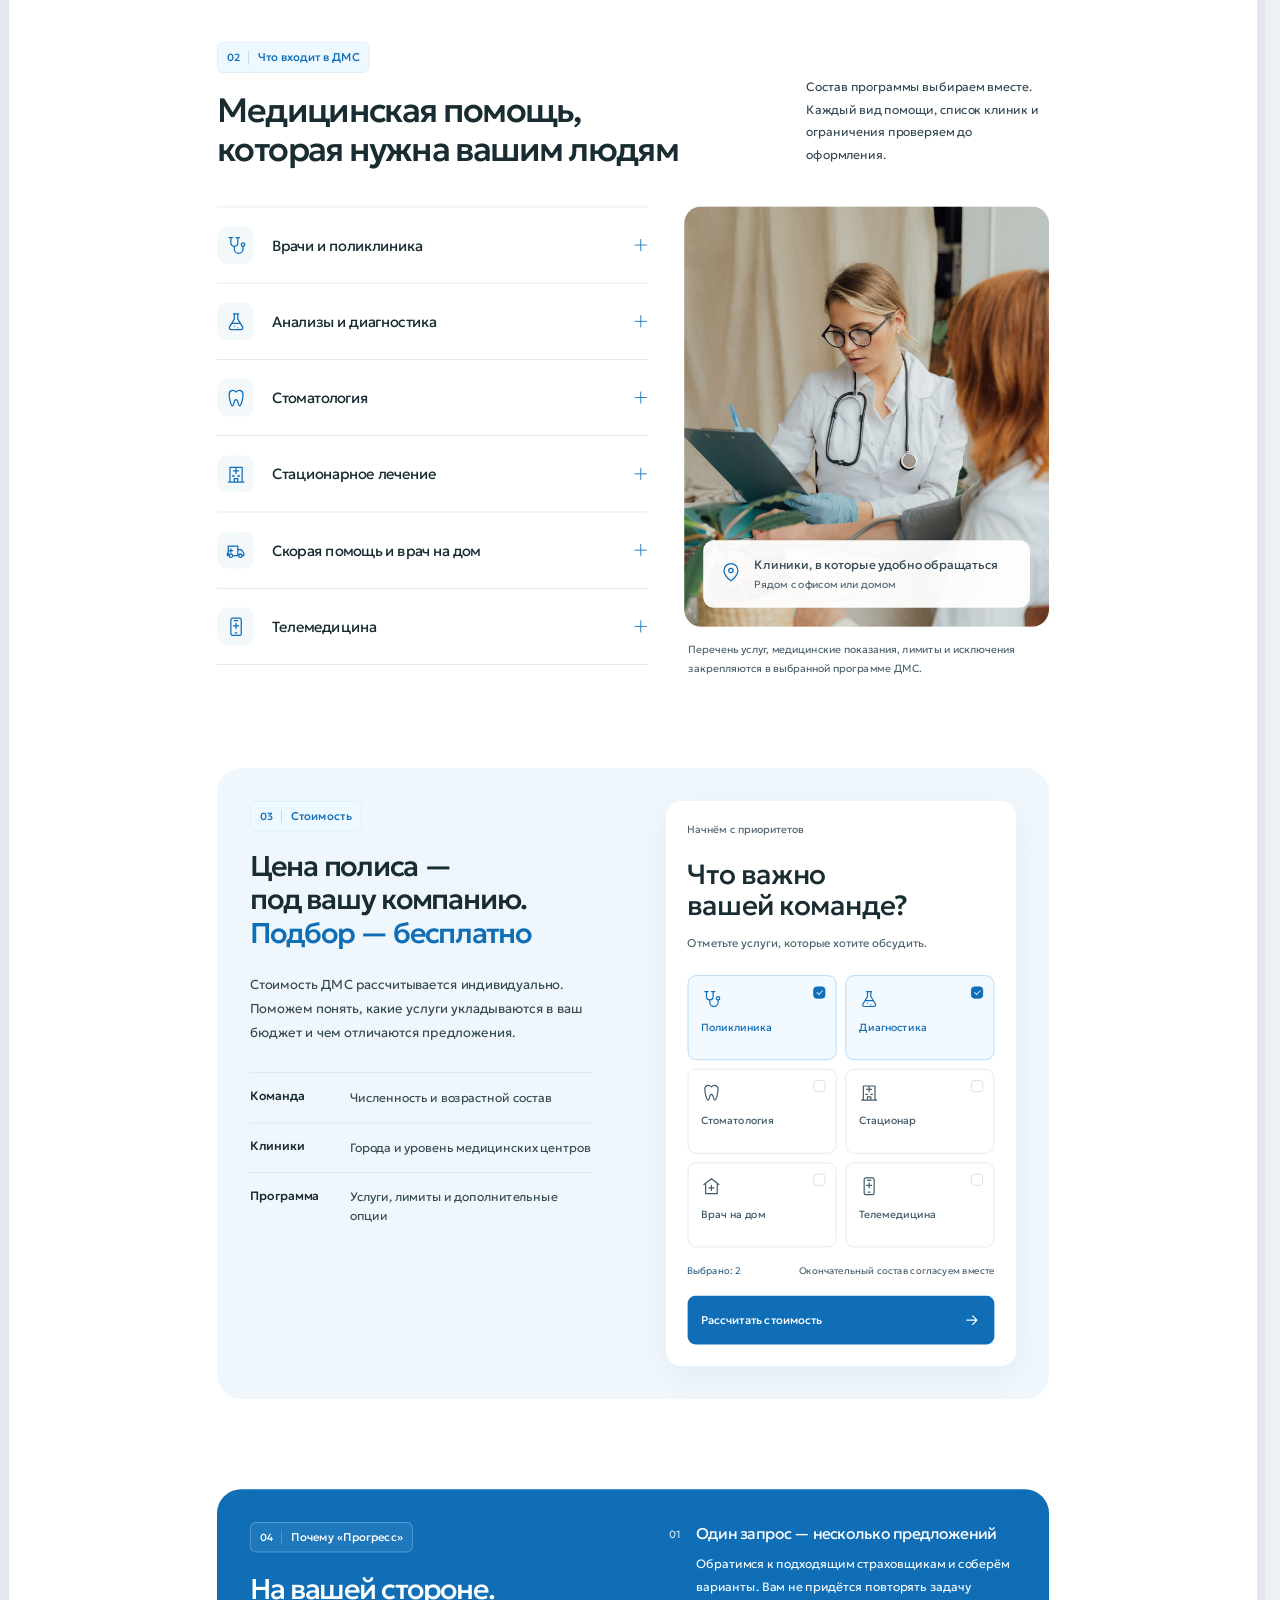
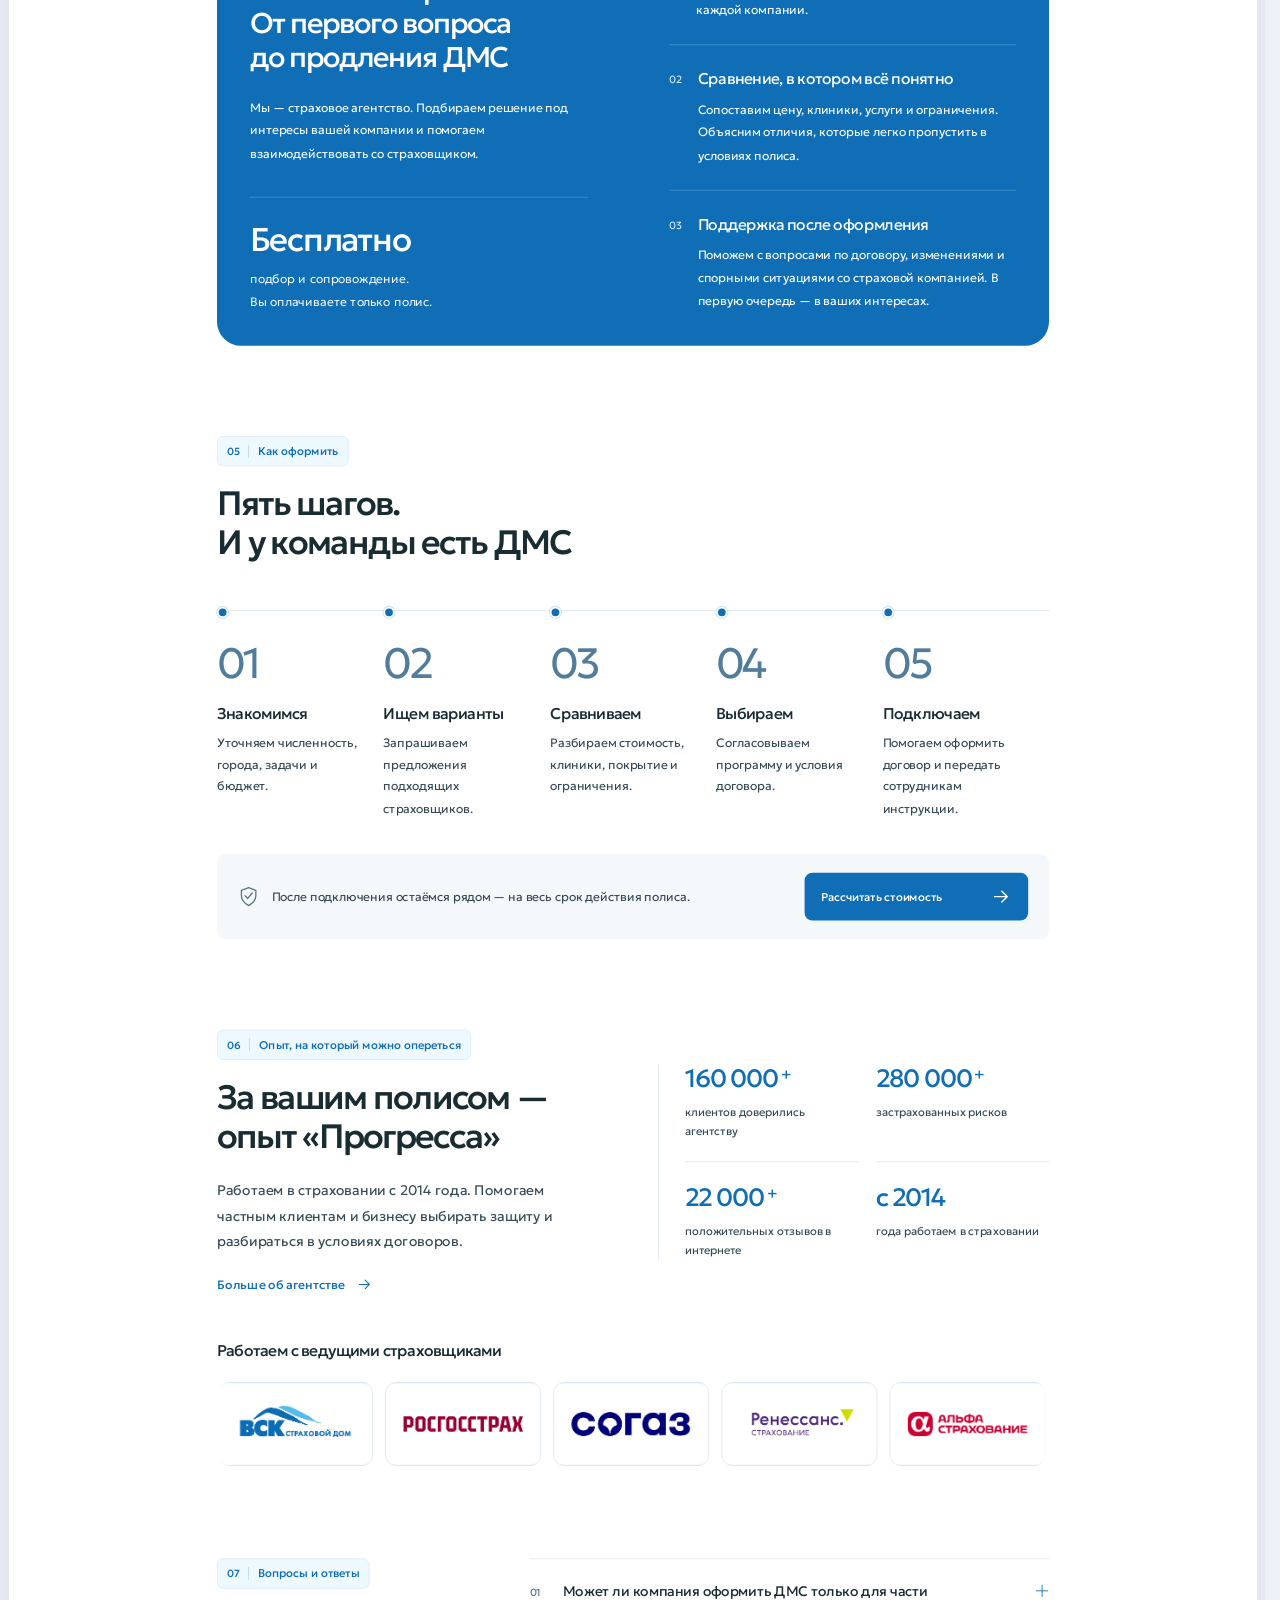
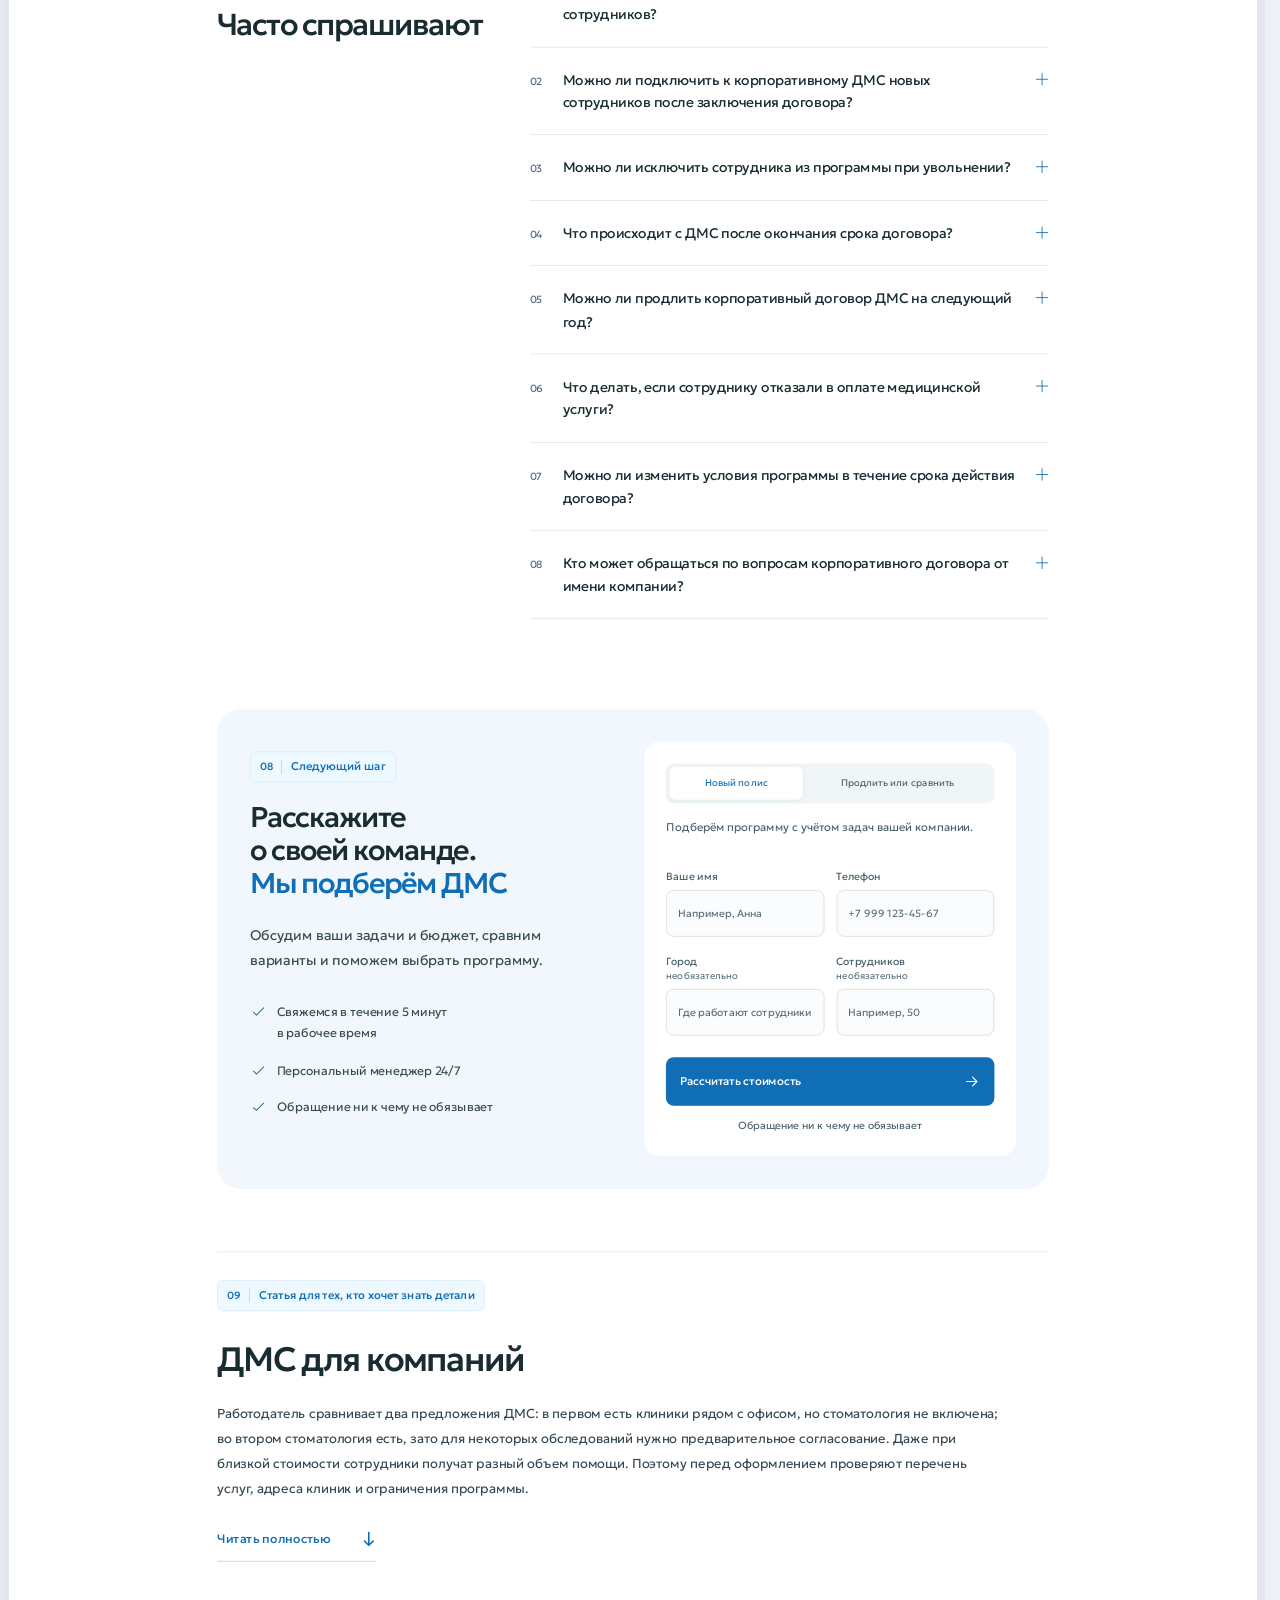
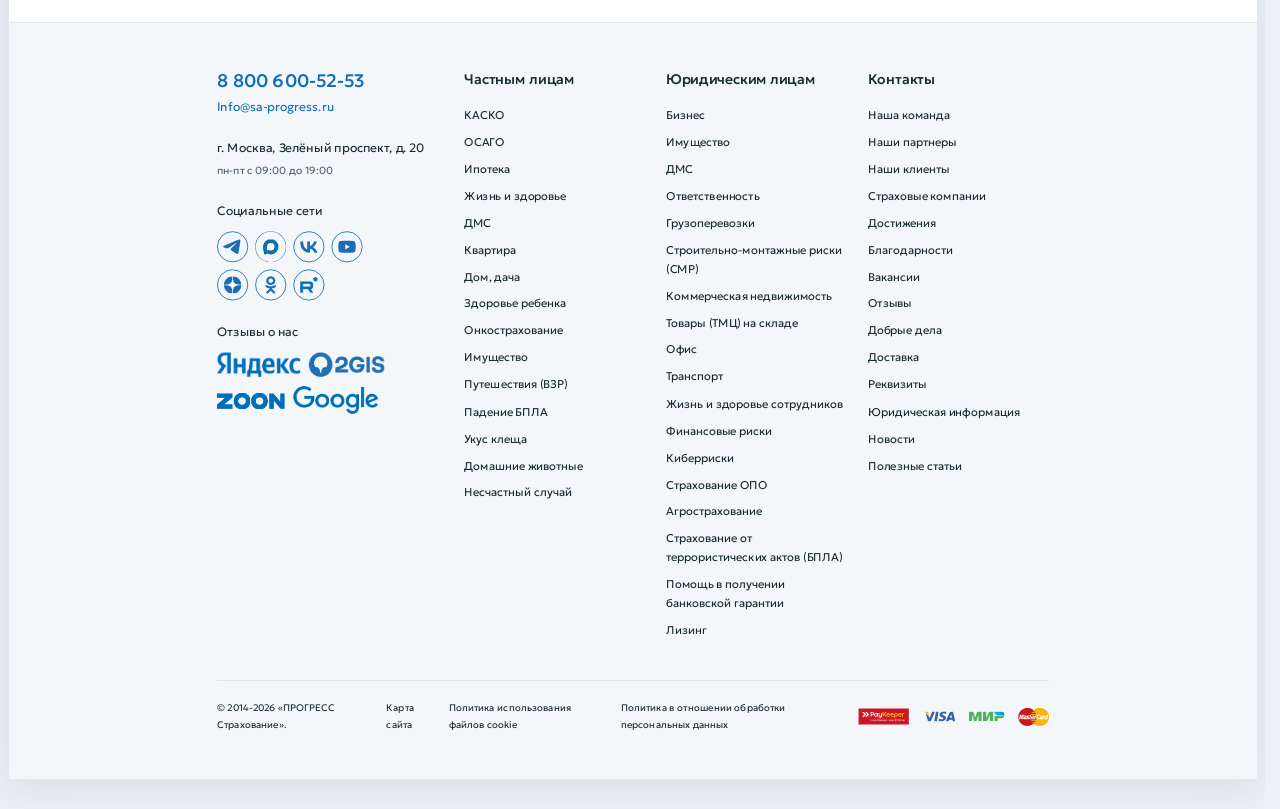
==== commit 0b009aab: "Refine hero artwork, compact benefits and unify typography" ====
--- a/desktop.html
+++ b/desktop.html
@@ -9,14 +9,14 @@
   <title>ПК 1440 — ДМС Прогресс</title>
   <link rel="icon" href="./assets/favicon.svg" type="image/svg+xml">
   <link rel="preload" href="./assets/fonts/Geologica-Variable.ttf" as="font" type="font/ttf" crossorigin>
-  <link rel="stylesheet" href="./previews/desktop.css?v=951ae1b255fc">
-  <link rel="stylesheet" href="./assets/vendor/lenis/lenis.css?v=951ae1b255fc">
-  <script src="./assets/vendor/lenis/lenis.min.js?v=951ae1b255fc" defer></script>
-  <script src="./scroll.js?v=951ae1b255fc" defer></script>
-  <script src="./app.js?v=951ae1b255fc" defer></script>
-  <script src="./assets/vendor/hystmodal/hystmodal.js?v=951ae1b255fc" defer></script>
-  <script src="./site-chrome.js?v=951ae1b255fc" defer></script>
-<link rel="stylesheet" href="./review.css?v=951ae1b255fc"><script src="./review.js?v=951ae1b255fc" defer></script></head>
+  <link rel="stylesheet" href="./previews/desktop.css?v=e87f37bea617">
+  <link rel="stylesheet" href="./assets/vendor/lenis/lenis.css?v=e87f37bea617">
+  <script src="./assets/vendor/lenis/lenis.min.js?v=e87f37bea617" defer></script>
+  <script src="./scroll.js?v=e87f37bea617" defer></script>
+  <script src="./app.js?v=e87f37bea617" defer></script>
+  <script src="./assets/vendor/hystmodal/hystmodal.js?v=e87f37bea617" defer></script>
+  <script src="./site-chrome.js?v=e87f37bea617" defer></script>
+<link rel="stylesheet" href="./review.css?v=e87f37bea617"><script src="./review.js?v=e87f37bea617" defer></script></head>
 <body><div class="review-toolbar"><a class="review-brand" href="./index.html" title="Открыть обычную адаптивную страницу">Прогресс <span>/ предпросмотр</span></a><nav aria-label="Формат предпросмотра"><a href="./desktop.html" aria-current="page">ПК<span>1440 px</span></a><a href="./tablet.html">Планшет<span>768 px</span></a><a href="./mobile.html">Телефон<span>390 px</span></a></nav><button id="review-scale" type="button" aria-pressed="false">Масштаб 100%</button></div><div class="review-stage"><div class="review-canvas">
   <div class="source-chrome source-chrome-header"><header class="header">
     <div class="content-wrapper">
@@ -845,6 +845,7 @@
         <div class="eyebrow"><span class="eyebrow-mark" aria-hidden="true"></span>ДМС для юридических лиц</div>
         <h1 id="hero-title">ДМС, которое<br>подходит вашей<br><span>команде</span></h1>
         <p class="hero-lead">Бесплатно подберём полис под задачи и бюджет бизнеса. Поможем с оформлением и будем с вами весь срок действия ДМС.</p>
+        <p class="hero-service-note"><strong>Бесплатно</strong><span>подбор и сопровождение</span></p>
         <form class="hero-form" id="hero-form" data-lead-form novalidate>
           <div class="form-row">
             <label class="field"><span>Ваше имя</span><input name="name" id="hero-name" autocomplete="given-name" placeholder="Например, Анна" required maxlength="80" aria-describedby="name-error"><small class="field-error" id="name-error"></small></label>
@@ -858,11 +859,7 @@
         </div>
       </div>
       <div class="hero-visual">
-        <figure class="hero-photo"><img src="./assets/images/clinic-hero.jpg" alt="Врач обсуждает с пациентом результаты обследования в современной клинике" width="1800" height="1013" fetchpriority="high"></figure>
-        <div class="free-card">
-          <div class="free-price">Бесплатно</div>
-          <p>Подбор и сопровождение</p>
-        </div>
+        <figure class="hero-photo"><img src="./assets/images/business-insurance-composition.png" alt="Композиция о страховании бизнеса: портфель, экран с логотипом Прогресса, защитный щит и калькулятор" width="1583" height="993" fetchpriority="high"></figure>
       </div>
       <dl class="hero-proof" aria-label="Об агентстве">
         <div class="proof-fact"><dt>с 2014 года</dt><dd>помогаем выбирать<br>страхование</dd></div>
@@ -876,15 +873,18 @@
     <p class="section-intro">ДМС дополняет соцпакет, помогает заботиться о сотрудниках и планировать расходы на их здоровье.</p>
   </div>
   <div class="benefit-grid">
-    <article class="benefit-card"><div class="benefit-label">Для бизнеса <svg class="icon" viewBox="0 0 24 24" aria-hidden="true"><path d="M4 21V3h12v18M16 11h4v10M2 21h20M8 7h4M8 11h4M8 15h4M9 21v-3h2v3"/></svg></div><h3>Сильнее предложение<br> работодателя</h3><p>ДМС — дополнительный аргумент при найме и повод для сотрудников оставаться в команде.</p><ul class="clean-list"><li><svg class="icon" viewBox="0 0 24 24" aria-hidden="true"><path d="m5 12 4 4L19 6"/></svg>Программа под бюджет компании</li><li><svg class="icon" viewBox="0 0 24 24" aria-hidden="true"><path d="m5 12 4 4L19 6"/></svg>Стоимость и состав услуг известны до оформления</li><li><svg class="icon" viewBox="0 0 24 24" aria-hidden="true"><path d="m5 12 4 4L19 6"/></svg>Налоговый учёт расходов при соблюдении условий</li></ul></article>
-    <article class="benefit-card"><div class="benefit-label">Для HR и руководителей <svg class="icon" viewBox="0 0 24 24" aria-hidden="true"><path d="M14 2H5v20h14V7l-5-5Z M14 2v5h5M8 12h8M8 16h6"/></svg></div><h3>Меньше рутины<br> при работе с ДМС</h3><p>Берём на себя поиск и сравнение предложений, помогаем с подключением и сопровождением договора.</p><ul class="clean-list"><li><svg class="icon" viewBox="0 0 24 24" aria-hidden="true"><path d="m5 12 4 4L19 6"/></svg>Один менеджер по вопросам ДМС</li><li><svg class="icon" viewBox="0 0 24 24" aria-hidden="true"><path d="m5 12 4 4L19 6"/></svg>Помощь с изменениями списка сотрудников</li><li><svg class="icon" viewBox="0 0 24 24" aria-hidden="true"><path d="m5 12 4 4L19 6"/></svg>Поддержка при продлении и спорных ситуациях</li></ul></article>
-    <article class="benefit-card"><div class="benefit-label">Для сотрудников <svg class="icon" viewBox="0 0 24 24" aria-hidden="true"><path d="M6 3v6a4 4 0 0 0 8 0V3M4 3h4M12 3h4M10 13v3a5 5 0 0 0 10 0v-3"/><circle cx="20" cy="11" r="2"/></svg></div><h3>Медицинская помощь<br> в удобных клиниках</h3><p>Приёмы врачей, анализы и диагностика по программе — с понятным порядком обращения.</p><ul class="clean-list"><li><svg class="icon" viewBox="0 0 24 24" aria-hidden="true"><path d="m5 12 4 4L19 6"/></svg>Клиники рядом с работой или домом</li><li><svg class="icon" viewBox="0 0 24 24" aria-hidden="true"><path d="m5 12 4 4L19 6"/></svg>Запись через сервисы страховщика</li><li><svg class="icon" viewBox="0 0 24 24" aria-hidden="true"><path d="m5 12 4 4L19 6"/></svg>Услуги в рамках полиса оплачивает страховая</li></ul></article>
+    <article class="benefit-card"><div class="benefit-label">Для бизнеса <svg class="icon" viewBox="0 0 24 24" aria-hidden="true"><path d="M4 21V3h12v18M16 11h4v10M2 21h20M8 7h4M8 11h4M8 15h4M9 21v-3h2v3"/></svg></div><h3>Сильнее предложение<br> работодателя</h3><p>ДМС — дополнительный аргумент при найме и повод для сотрудников оставаться в команде.</p><details class="benefit-details"><summary aria-label="Подробнее о выгодах для бизнеса">Подробнее<span class="disclosure-mark" aria-hidden="true"></span></summary><ul class="clean-list"><li><svg class="icon" viewBox="0 0 24 24" aria-hidden="true"><path d="m5 12 4 4L19 6"/></svg>Программа под бюджет компании</li><li><svg class="icon" viewBox="0 0 24 24" aria-hidden="true"><path d="m5 12 4 4L19 6"/></svg>Стоимость и состав услуг известны до оформления</li><li><svg class="icon" viewBox="0 0 24 24" aria-hidden="true"><path d="m5 12 4 4L19 6"/></svg>Налоговый учёт расходов при соблюдении условий</li></ul></details></article>
+    <article class="benefit-card"><div class="benefit-label">Для HR и руководителей <svg class="icon" viewBox="0 0 24 24" aria-hidden="true"><path d="M14 2H5v20h14V7l-5-5Z M14 2v5h5M8 12h8M8 16h6"/></svg></div><h3>Меньше рутины<br> при работе с ДМС</h3><p>Берём на себя поиск и сравнение предложений, помогаем с подключением и сопровождением договора.</p><details class="benefit-details"><summary aria-label="Подробнее о выгодах для HR и руководителей">Подробнее<span class="disclosure-mark" aria-hidden="true"></span></summary><ul class="clean-list"><li><svg class="icon" viewBox="0 0 24 24" aria-hidden="true"><path d="m5 12 4 4L19 6"/></svg>Один менеджер по вопросам ДМС</li><li><svg class="icon" viewBox="0 0 24 24" aria-hidden="true"><path d="m5 12 4 4L19 6"/></svg>Помощь с изменениями списка сотрудников</li><li><svg class="icon" viewBox="0 0 24 24" aria-hidden="true"><path d="m5 12 4 4L19 6"/></svg>Поддержка при продлении и спорных ситуациях</li></ul></details></article>
+    <article class="benefit-card"><div class="benefit-label">Для сотрудников <svg class="icon" viewBox="0 0 24 24" aria-hidden="true"><path d="M6 3v6a4 4 0 0 0 8 0V3M4 3h4M12 3h4M10 13v3a5 5 0 0 0 10 0v-3"/><circle cx="20" cy="11" r="2"/></svg></div><h3>Медицинская помощь<br> в удобных клиниках</h3><p>Приёмы врачей, анализы и диагностика по программе — с понятным порядком обращения.</p><details class="benefit-details"><summary aria-label="Подробнее о выгодах для сотрудников">Подробнее<span class="disclosure-mark" aria-hidden="true"></span></summary><ul class="clean-list"><li><svg class="icon" viewBox="0 0 24 24" aria-hidden="true"><path d="m5 12 4 4L19 6"/></svg>Клиники рядом с работой или домом</li><li><svg class="icon" viewBox="0 0 24 24" aria-hidden="true"><path d="m5 12 4 4L19 6"/></svg>Запись через сервисы страховщика</li><li><svg class="icon" viewBox="0 0 24 24" aria-hidden="true"><path d="m5 12 4 4L19 6"/></svg>Услуги в рамках полиса оплачивает страховая</li></ul></details></article>
   </div>
   <div class="tax-benefits" aria-labelledby="tax-title">
-    <div class="tax-heading"><span class="benefit-label">Для финансовой службы</span><h3 id="tax-title">ДМС и налоги</h3><p>Для работодателей, которые учитывают расходы при расчёте налога на прибыль.</p></div>
-    <div class="tax-item"><strong>До 6%</strong><h4>от расходов на оплату труда</h4><p>Общий лимит, в пределах которого можно учесть взносы по ДМС вместе с другими расходами, указанными в НК РФ.</p></div>
-    <div class="tax-item"><strong>Без страховых взносов</strong><h4>при договоре от одного года</h4><p>Взносы работодателя по ДМС освобождаются от страховых взносов при соблюдении условий. Важен срок страхования каждого сотрудника.</p></div>
+    <div class="tax-heading"><span class="benefit-label">Для финансовой службы</span><h3 id="tax-title">ДМС и налоги</h3></div>
+    <div class="tax-item"><strong>До 6%</strong><h4>от расходов на оплату труда</h4><span class="tax-limit-note">Совокупный лимит учёта</span></div>
+    <div class="tax-item"><strong>Без страховых взносов</strong><h4>при договоре от одного года</h4></div>
     <details class="tax-details"><summary>Условия налогового учёта <span class="disclosure-mark" aria-hidden="true"></span></summary><div>
+      <p>Для работодателей, которые учитывают расходы при расчёте налога на прибыль.</p>
+      <p>Общий лимит, в пределах которого можно учесть взносы по ДМС вместе с другими расходами, указанными в НК РФ.</p>
+      <p>Взносы работодателя по ДМС освобождаются от страховых взносов при соблюдении условий. Важен срок страхования каждого сотрудника.</p>
       <p>Для признания расходов на ДМС договор со страховщиком с соответствующей лицензией должен быть заключён не менее чем на год и предусматривать оплату медицинских расходов работников. Участие работодателя в ДМС предусматривают в трудовом или коллективном договоре.</p>
       <p>Лимит 6% общий: он включает взносы по ДМС, предусмотренные НК РФ договоры на медицинские услуги и расходы из пункта 24.2 статьи 255. Это лимит учитываемых расходов, а не размер экономии на налоге.</p>
       <p>Если страхование работника прекращается раньше года или новый сотрудник включён на срок менее года, освобождение от страховых взносов может не применяться. Итоговый учёт зависит от условий договора и налогового режима компании.</p>
--- a/previews/desktop.css
+++ b/previews/desktop.css
@@ -4,7 +4,7 @@
 .hero{max-width:1536px;margin:0 auto;padding:58px 64px 0;display:grid;grid-template-columns:minmax(0,1.17fr) minmax(0,1fr);gap:0 64px;position:relative}.hero-copy{padding:10px 0 0;position:relative;z-index:2}.eyebrow{display:flex;gap:10px;align-items:center;font-size:13px;letter-spacing:.025em;font-weight:450;line-height:1.4}.eyebrow-mark{width:9px;height:9px;background:var(--blue);border-radius:50%}.hero h1{font-size:clamp(42px,69.12px,73px);font-weight:550;font-variation-settings:'SHRP' 65;line-height:1.085;letter-spacing:-.052em;margin:31px 0 25px;white-space:nowrap}.hero h1 span{color:var(--blue)}.hero-lead{max-width:535px;font-size:17px;line-height:1.65;font-weight:330;margin:0;color:#52615f}.hero-form{margin-top:34px}.form-heading{font-size:15px;font-weight:500;margin-bottom:16px}.form-row{display:grid;grid-template-columns:minmax(0,.8fr) minmax(0,.95fr) minmax(0,1.3fr);gap:10px;align-items:start}.field{display:block;min-width:0;position:relative}.field>span{display:block;font-size:11px;font-weight:400;margin-bottom:8px;color:#697674}.field input{width:100%;height:56px;border:1px solid #d9dfd8;border-radius:9px;background:rgba(255,255,255,.65);padding:0 13px;font-size:12px;font-weight:350;color:var(--ink);transition:border-color .18s,background .18s;min-width:0}.field input::placeholder{color:#85908c;opacity:1}.field input:hover{border-color:#9cae9d}.field input:focus{background:#fff;border-color:var(--blue)}.field input[aria-invalid=true]{border-color:#c54e39}.field-error{font-size:10px;color:#a93524;line-height:1.3;display:block;margin-top:5px}.field-error:empty{display:none}.button-primary{min-height:56px;border:0;border-radius:9px;background:var(--blue);color:#fff;display:flex;align-items:center;justify-content:space-between;gap:10px;padding:15px 16px;font-size:12px;font-weight:450;transition:background .18s,transform .18s}.button-primary svg{height:20px;width:20px;stroke-width:1.6;flex-shrink:0}.button-primary:hover{background:var(--blue-hover)}.button-primary:active{transform:translateY(1px)}.form-row>.button-primary{margin-top:23px}.form-note{font-size:9px;line-height:1.5;color:#819087;margin:11px 0 0;max-width:440px}.hero-assurance{display:flex;gap:24px;margin-top:28px;font-size:11px;color:#536760;font-weight:400}.hero-assurance span{display:flex;align-items:center;gap:6px}.hero-assurance svg{width:18px;height:18px;stroke-width:1.6;color:#3e745d}
 .hero-visual{position:relative;min-height:617px;align-self:stretch;margin:0 0 0 0}.hero-photo{margin:0;width:100%;height:100%;position:absolute;overflow:hidden;background:#f4f5f6;border-radius:145px 22px 22px 22px}.hero-photo img{width:100%;height:100%;object-fit:cover;object-position:50% 47%;display:block}.hero-photo::after{content:'';position:absolute;inset:0;background:linear-gradient(180deg,rgba(0,0,0,.08),transparent 32%,transparent 70%,rgba(19,40,29,.14));pointer-events:none}.care-caption{position:absolute;top:29px;right:24px;background:#fffffff0;border-radius:10px;padding:13px 17px 13px 35px;font-size:11px;line-height:1.55;letter-spacing:-.01em;font-weight:420;color:#3f5448;box-shadow:0 4px 28px #283d2010}.care-dot{position:absolute;top:19px;left:17px;width:6px;height:6px;background:#608960;border-radius:50%}.free-card{position:absolute;left:-33px;bottom:28px;background:var(--blue);color:#fff;padding:22px 24px 23px;border-radius:16px;width:237px;box-shadow:0 14px 40px #19527e1c}.free-card-top{display:flex;align-items:center;justify-content:space-between;gap:22px;font-size:10px;font-weight:350}.free-card-top svg{width:24px;height:24px;stroke-width:1.6}.free-price{font-size:74px;font-weight:500;letter-spacing:-.06em;line-height:1;margin-top:0}.free-price span{font-size:46px;font-weight:350;vertical-align:8px;letter-spacing:-.02em}.free-card p{font-size:12px;line-height:1.6;font-weight:330;margin:11px 0 0}.photo-index{position:absolute;right:22px;bottom:26px;display:flex;flex-direction:column;gap:4px;font-size:8px;letter-spacing:.12em;color:#fff;text-shadow:0 1px 8px #18352b40;font-weight:500}
 .hero-proof{grid-column:1/-1;margin-top:40px;padding:24px 0 27px;border-top:1px solid var(--line);display:grid;grid-template-columns:1.17fr .85fr 1fr 1fr;gap:30px;align-items:center}.proof-intro{display:flex;align-items:center;gap:20px}.proof-intro p{font-size:13px;line-height:1.6;margin:0;font-weight:450}.proof-intro p span{font-weight:330;color:var(--muted)}.progress-symbol{display:flex;align-items:center;gap:4px;width:41px;height:40px;flex-shrink:0}.progress-symbol i{display:block;width:9px;border-radius:2px;background:var(--blue);transform:skew(-15deg);height:22px}.progress-symbol i:nth-child(2){height:32px}.progress-symbol i:nth-child(3){height:40px}.proof-item{border-left:1px solid var(--line);padding-left:28px}.proof-item strong{font-size:26px;font-weight:450;letter-spacing:-.04em}.proof-item p{font-size:10px;line-height:1.5;color:var(--muted);margin:5px 0 0}.proof-end{display:flex;align-items:center;gap:15px;justify-content:flex-end}.proof-end svg{width:36px;height:36px;stroke-width:1.2;color:#618077}.proof-end p{font-size:11px;line-height:1.6;margin:0;color:#657773}
-dialog{width:min(470px,calc(100% - 32px));border:0;border-radius:22px;padding:42px;background:var(--paper);color:var(--ink);box-shadow:0 28px 100px #10241f40}dialog::backdrop{background:#172f3080;backdrop-filter:blur(4px)}.dialog-close{position:absolute;right:15px;top:13px;font-family:Arial,sans-serif;font-size:30px;background:transparent;border:0;color:var(--muted);width:36px;height:36px}.dialog-label{font-size:12px;color:var(--blue)}dialog h2{font-size:31px;letter-spacing:-.04em;line-height:1.15;font-weight:500;margin:20px 0}dialog p{font-size:14px;line-height:1.75;color:var(--muted)}dialog .button-primary{width:100%;margin-top:26px;font-size:14px}
+dialog{width:min(470px,calc(100% - 32px));border:0;border-radius:22px;padding:42px;background:var(--paper);color:var(--ink);box-shadow:0 28px 100px #10241f40}dialog::backdrop{background:#172f3080;backdrop-filter:blur(4px)}.dialog-close{position:absolute;right:15px;top:13px;font-family:var(--font);font-size:30px;background:transparent;border:0;color:var(--muted);width:36px;height:36px}.dialog-label{font-size:12px;color:var(--blue)}dialog h2{font-size:31px;letter-spacing:-.04em;line-height:1.15;font-weight:500;margin:20px 0}dialog p{font-size:14px;line-height:1.75;color:var(--muted)}dialog .button-primary{width:100%;margin-top:26px;font-size:14px}
 
 
 
@@ -205,52 +205,64 @@
 html.has-open-dialog{overflow:hidden}
 
 
-/* Match the exact container edges used by the source header. */
+/* Shared container edges and the revised hero composition. */
 .hero,.section{max-width:none;padding-left:20px;padding-right:20px}
 .price-surface,.agency-surface,.request-surface{margin-left:0;margin-right:0}
+.hero{grid-template-columns:1.05fr 1fr;gap:0 56px}
 .hero-copy{align-self:start}
-.hero-photo img{object-position:100% 50%}
+.hero-visual{align-self:center;min-height:0;height:auto;display:block;margin:0;padding:0}
+.hero-photo{position:relative;inset:auto;width:100%;height:auto;aspect-ratio:auto;overflow:visible;background:transparent;border-radius:0}
+.hero-photo img{position:relative;inset:auto;display:block;width:100%;height:auto;object-fit:contain;object-position:center}
+.hero-photo::after{display:none}
+.hero-service-note{display:flex;align-items:baseline;gap:10px;margin:25px 0 0;font-size:14px;line-height:1.6;color:var(--body-copy)}
+.hero-service-note strong{font-size:17px;font-weight:500;color:var(--blue)}
+.hero-form{margin-top:20px}
+.dialog-close{font-family:var(--font)}
+
+/* The three principal benefits stay visible; supporting detail opens in place. */
+.benefits-heading{margin-bottom:30px}
 .benefits-heading h2{max-width:850px}
-.benefit-grid{display:grid;grid-template-columns:repeat(3,minmax(0,1fr));gap:18px}
-.benefit-card{padding:30px 28px;border:1px solid var(--soft-line);border-radius:20px;background:#fff;display:flex;flex-direction:column}
-.benefit-label{display:flex;align-items:center;justify-content:space-between;gap:16px;color:var(--blue);font-size:13px;font-weight:450;line-height:1.5}
-.benefit-label .icon{width:27px;height:27px;stroke-width:1.3}
-.benefit-card h3{font-size:25px;line-height:1.25;margin:29px 0 17px}
-.benefit-card>p{font-size:14px;line-height:1.8;color:var(--body-copy);margin:0 0 25px}
-.benefit-card .clean-list{margin-top:auto;gap:14px;padding-top:22px;border-top:1px solid var(--line)}
+.benefit-grid{display:grid;grid-template-columns:repeat(3,minmax(0,1fr));gap:0;border-top:1px solid var(--soft-line)}
+.benefit-card{min-width:0;display:flex;flex-direction:column;padding:25px 28px 0;border:0;border-right:1px solid var(--soft-line);border-radius:0;background:transparent}
+.benefit-card:first-child{padding-left:0}
+.benefit-card:last-child{padding-right:0;border-right:0}
+.benefit-label{display:flex;align-items:center;justify-content:space-between;gap:14px;font-size:12px;font-weight:450;line-height:1.6;color:var(--blue)}
+.benefit-label .icon{width:23px;height:23px;stroke-width:1.3}
+.benefit-card h3{font-size:24px;line-height:1.3;margin:18px 0 12px}
+.benefit-card>p{font-size:14px;line-height:1.75;margin:0 0 16px;color:var(--body-copy)}
+.benefit-details{margin-top:auto}
+.benefit-details summary{display:flex;align-items:center;gap:13px;min-height:44px;width:fit-content;font-size:13px;font-weight:450;line-height:1.5;color:var(--blue);cursor:pointer;list-style:none}
+.benefit-details summary::-webkit-details-marker{display:none}
+.benefit-details summary:hover{text-decoration:underline;text-underline-offset:4px}
+.benefit-details summary:focus-visible,.tax-details summary:focus-visible{outline:2px solid var(--blue);outline-offset:4px;border-radius:2px}
+.benefit-details .disclosure-mark{width:12px;height:12px}
+.benefit-details[open] .disclosure-mark::after,.tax-details[open] .disclosure-mark::after{transform:rotate(90deg)}
+.benefit-card .clean-list{margin:8px 0 0;padding-top:14px;border-top:1px solid var(--line);gap:11px}
 .benefit-card .clean-list li{font-size:13px;line-height:1.7}
 .benefit-card .clean-list .icon{margin-top:3px}
-.tax-benefits{display:grid;grid-template-columns:.9fr 1fr 1.2fr;gap:28px 40px;margin-top:22px;padding:32px 34px 0;border-radius:20px;background:#f1f7fb}
-.tax-heading h3{font-size:29px;margin:13px 0 14px}
-.tax-heading>p,.tax-item p{font-size:13px;line-height:1.8;color:var(--body-copy);margin:0}
-.tax-item{border-left:1px solid var(--soft-line);padding-left:30px}
-.tax-item>strong{display:block;font-size:29px;font-weight:450;line-height:1.25;letter-spacing:-.035em;color:var(--blue)}
-.tax-item h4{font-size:14px;font-weight:450;margin:8px 0 15px;line-height:1.6}
+
+.tax-benefits{display:grid;grid-template-columns:.8fr .9fr 1.3fr;column-gap:32px;row-gap:18px;margin-top:26px;padding:22px 26px 0;border-radius:12px;background:#f1f7fb}
+.tax-heading h3{font-size:24px;line-height:1.3;margin:6px 0 0}
+.tax-item{border-left:1px solid var(--soft-line);padding-left:26px;align-self:center}
+.tax-item>strong{display:block;font-size:26px;font-weight:450;line-height:1.25;letter-spacing:-.035em;color:var(--blue)}
+.tax-item h4{font-size:13px;font-weight:400;line-height:1.55;margin:7px 0 0;color:var(--body-copy)}
+.tax-limit-note{display:block;margin-top:4px;font-size:11px;line-height:1.5;color:var(--secondary-copy)}
 .tax-details{grid-column:1/-1;border-top:1px solid var(--soft-line)}
-.tax-details summary{display:flex;justify-content:space-between;align-items:center;gap:20px;padding:20px 0;font-size:13px;font-weight:450;cursor:pointer;color:var(--blue);list-style:none}
+.tax-details summary{display:flex;align-items:center;justify-content:space-between;gap:20px;padding:14px 0;font-size:12px;font-weight:450;line-height:1.6;cursor:pointer;list-style:none;color:var(--blue)}
 .tax-details summary::-webkit-details-marker{display:none}
-.tax-details[open] .disclosure-mark::after{transform:rotate(90deg)}
-.tax-details>div{padding:0 0 23px;max-width:1000px}
+.tax-details>div{padding:4px 0 24px;max-width:1000px}
 .tax-details p{font-size:13px;line-height:1.85;color:var(--body-copy);margin:0 0 13px}
 .tax-details p:last-child{margin-bottom:0}
 .tax-sources a{color:var(--blue);text-underline-offset:3px}
 
-  .hero-photo{height:auto;aspect-ratio:1.4;top:auto;bottom:calc(100% - var(--hero-cta-top,440px) + 18px)}
-  .free-card{top:var(--hero-cta-top,440px);bottom:auto;left:0;right:0;width:auto;display:flex;align-items:center;justify-content:space-between;gap:20px;padding:23px 24px}
-  .free-card p{margin:0;max-width:170px}
-  .hero-visual{min-height:var(--hero-card-end,575px)}
-
 .hero,.section{max-width:1000px}
 
 
-  .hero{grid-template-columns:1.14fr 1fr;gap:0 40px}
+  .hero{grid-template-columns:1fr 1.08fr;gap:0 40px}
   .hero h1{font-size:50px}
   .hero-lead{font-size:16px}
   .form-row{grid-template-columns:1fr 1fr;gap:12px}
   .form-row>.button-primary{grid-column:1/-1;margin-top:0;justify-content:space-between;font-size:14px}
-  .free-card{width:auto;padding:21px;left:0}
-  .free-price{font-size:30px}
-  .free-card p{font-size:13px}
   .proof-fact{display:block;padding:0 24px}
   .proof-fact dt{font-size:25px}
   .proof-fact dd{font-size:12px;margin-top:8px}
@@ -270,12 +282,14 @@
   .faq-layout{gap:38px;grid-template-columns:.7fr 1.3fr}
   .faq-heading h2{font-size:35px}
   .request-fields .field>span>i{display:block;margin:3px 0 0}
-  .benefit-card{padding:26px 22px}
+  .benefit-card{padding:23px 24px 0}
   .benefit-card h3{font-size:22px}
   .benefit-card h3 br{display:none}
-  .tax-benefits{gap:24px;padding:28px 28px 0}
-  .tax-item{padding-left:24px}
-  .tax-item>strong{font-size:25px}
+  .benefit-card>p{font-size:13px}
+  .tax-benefits{column-gap:22px}
+  .tax-item{padding-left:22px}
+  .tax-item>strong{font-size:24px}
+
 
 
 
@@ -284,7 +298,7 @@
 :root{--hystmodal-speed: .2s;--hystmodal-zindex: 70}.source-chrome .hystmodal{position:fixed;top:0;left:0;width:100%;height:100%;overflow:hidden;overflow-y:auto;-webkit-overflow-scrolling:touch;pointer-events:none;display:grid;grid-template-columns:100%;grid-template-rows:0px min-content 0px;justify-content:center;align-content:space-between;visibility:hidden;scrollbar-width:none;-ms-overflow-style:none}.source-chrome .hystmodal::-webkit-scrollbar{display:none}.source-chrome .hystmodal:before{position:fixed;top:0;left:0;width:100%;height:100%;content:"";display:block;background-color:#000;opacity:0;pointer-events:none}.source-chrome .hystmodal--animated:before{transition:opacity var(--hystmodal-speed) ease}.source-chrome .hystmodal--active:before{opacity:.6}.source-chrome .hystmodal--moved,.source-chrome .hystmodal--active{opacity:1;pointer-events:none;visibility:visible}.source-chrome .hystmodal--active{pointer-events:auto}.source-chrome .hystmodal__wrap{display:block;min-width:0;grid-row:2 / 3}.source-chrome .hystmodal__window{min-width:0;grid-row:2 / 3;position:relative;z-index:10;box-sizing:border-box;flex-shrink:0;flex-grow:0;background:#fff;width:600px;max-width:100%;overflow:visible;transform:scale(.95);opacity:0;margin:50px auto}.source-chrome .hystmodal__window--loading{min-height:400px;background-image:url("data:image/svg+xml,%0A%3Csvg width='105' height='105' viewBox='0 0 105 105' xmlns='http://www.w3.org/2000/svg' fill='%23aaa'%3E%3Ccircle cx='12.5' cy='12.5' r='12.5'%3E%3Canimate attributeName='fill-opacity' begin='0s' dur='1s' values='1;.2;1' calcMode='linear' repeatCount='indefinite' /%3E%3C/circle%3E%3Ccircle cx='12.5' cy='52.5' r='12.5' fill-opacity='.5'%3E%3Canimate attributeName='fill-opacity' begin='100ms' dur='1s' values='1;.2;1' calcMode='linear' repeatCount='indefinite' /%3E%3C/circle%3E%3Ccircle cx='52.5' cy='12.5' r='12.5'%3E%3Canimate attributeName='fill-opacity' begin='300ms' dur='1s' values='1;.2;1' calcMode='linear' repeatCount='indefinite' /%3E%3C/circle%3E%3Ccircle cx='52.5' cy='52.5' r='12.5'%3E%3Canimate attributeName='fill-opacity' begin='600ms' dur='1s' values='1;.2;1' calcMode='linear' repeatCount='indefinite' /%3E%3C/circle%3E%3Ccircle cx='92.5' cy='12.5' r='12.5'%3E%3Canimate attributeName='fill-opacity' begin='800ms' dur='1s' values='1;.2;1' calcMode='linear' repeatCount='indefinite' /%3E%3C/circle%3E%3Ccircle cx='92.5' cy='52.5' r='12.5'%3E%3Canimate attributeName='fill-opacity' begin='400ms' dur='1s' values='1;.2;1' calcMode='linear' repeatCount='indefinite' /%3E%3C/circle%3E%3Ccircle cx='12.5' cy='92.5' r='12.5'%3E%3Canimate attributeName='fill-opacity' begin='700ms' dur='1s' values='1;.2;1' calcMode='linear' repeatCount='indefinite' /%3E%3C/circle%3E%3Ccircle cx='52.5' cy='92.5' r='12.5'%3E%3Canimate attributeName='fill-opacity' begin='500ms' dur='1s' values='1;.2;1' calcMode='linear' repeatCount='indefinite' /%3E%3C/circle%3E%3Ccircle cx='92.5' cy='92.5' r='12.5'%3E%3Canimate attributeName='fill-opacity' begin='200ms' dur='1s' values='1;.2;1' calcMode='linear' repeatCount='indefinite' /%3E%3C/circle%3E%3C/svg%3E%0A");background-position:50%;background-repeat:no-repeat;background-size:48px}.source-chrome .hystmodal--animated .hystmodal__window{transition:transform var(--hystmodal-speed) ease 0s,opacity var(--hystmodal-speed) ease 0s}.source-chrome .hystmodal--active .hystmodal__window{transform:none;opacity:1}.source-chrome .hystmodal__close{position:absolute;z-index:10;top:15px;right:15px;display:block;width:25px;height:25px;background-color:transparent;background-position:center center;background-repeat:no-repeat;background-image:url("data:image/svg+xml,%3Csvg xmlns='http://www.w3.org/2000/svg' viewBox='0 0 24 24'%3E%3Cpath fill='%23fff' stroke='%23000' stroke-linecap='square' stroke-miterlimit='50' stroke-width='2' d='M22 2L2 22'/%3E%3Cpath fill='none' stroke='%23000' stroke-linecap='square' stroke-miterlimit='50' stroke-width='2' d='M2 2l20 20'/%3E%3C/svg%3E");background-size:100% 100%;border:none;font-size:0;cursor:pointer;outline:none}.source-chrome .hystmodal__close--wh{background-image:url("data:image/svg+xml,%3Csvg xmlns='http://www.w3.org/2000/svg' viewBox='0 0 24 24'%3E%3Cpath fill='%23fff' stroke='%23fff' stroke-linecap='square' stroke-miterlimit='50' stroke-width='2' d='M22 2L2 22'/%3E%3Cpath fill='none' stroke='%23fff' stroke-linecap='square' stroke-miterlimit='50' stroke-width='2' d='M2 2l20 20'/%3E%3C/svg%3E")}.source-chrome .hystmodal__close:hover{opacity:.95}.source-chrome .hystmodal__close:focus{outline:2px dotted rgba(0,0,0,.7);outline-offset:2px}.source-chrome .hystmodal__close--wh:focus{outline:2px dotted rgba(255,255,255,.7)}
 
 /* Source: sa-progress.ru, captured 2026-10-23. Rules scoped without redesign. */
-.source-chrome{box-sizing:border-box;font-family:"PT Sans",Arial,Helvetica,sans-serif;font-size:16px;font-weight:400;line-height:20px;color:#303030;letter-spacing:normal;text-align:left}
+.source-chrome{box-sizing:border-box;font-family:var(--font);font-size:16px;font-weight:400;line-height:20px;color:#303030;letter-spacing:normal;text-align:left}
 .source-chrome svg{fill:initial;stroke:none;stroke-linecap:butt;stroke-linejoin:miter}
 .source-chrome * {
 	box-sizing: border-box;
@@ -394,7 +408,7 @@
 .source-chrome {
 	text-rendering: optimizespeed;
 	line-height: 1.15;
-	font-family: sans-serif;
+	font-family: var(--font);
 }
 .source-chrome {
 	text-rendering: optimizespeed;
@@ -402,7 +416,7 @@
 
 .source-chrome {
 	color: #303030;
-	font-family: "PT Sans", Arial, Helvetica, sans-serif;
+	font-family: var(--font);
 	font-weight: 400;
 	font-size: 16px;
 	line-height: 20px;
@@ -410,7 +424,7 @@
 
 .source-chrome {
 	color: #303030;
-	font-family: "PT Sans", Arial, Helvetica, sans-serif;
+	font-family: var(--font);
 	font-weight: 400;
 	font-size: 16px;
 	line-height: 20px;
@@ -442,7 +456,7 @@
 
 .source-chrome button,
 .source-chrome .btn {
-	font-family: "PT Sans", Arial, Helvetica, serif;
+	font-family: var(--font);
 	border: none;
 	display: flex;
 	justify-content: center;
@@ -450,7 +464,7 @@
 	padding: 12px 36px;
 	font-size: 16px;
 	line-height: 20px;
-	font-weight: 700;
+	font-weight: 500;
 	color: #fff;
 	background: #0f6eb6;
 	max-width: fit-content;
@@ -473,7 +487,7 @@
 .source-chrome input[type="tel"],
 .source-chrome input[type="text"],
 .source-chrome textarea {
-	font-family: "PT Sans", Arial, Helvetica, sans-serif;
+	font-family: var(--font);
 	outline: 0;
 	box-shadow: none;
 	-webkit-appearance: none;
@@ -493,7 +507,7 @@
 }
 
 .source-chrome h1 {
-	font-weight: 700;
+	font-weight: 500;
 	font-size: 22px;
 	line-height: 28px;
 	margin: 20px 0;
@@ -501,34 +515,19 @@
 }
 
 .source-chrome h2 {
-	font-weight: 700;
+	font-weight: 500;
 	font-size: 19px;
 	line-height: 24px;
 }
 
 .source-chrome h3 {
-	font-weight: 700;
+	font-weight: 500;
 	font-size: 17px;
 	line-height: 22px;
 }
 
 .source-chrome a:hover {
 	color: #0f6eb6;
-}
-
-@font-face {
-	font-family: PT Sans;
-	src: url("../assets/original-site/fonts/PTSans-Regular.ttf") format("truetype");
-	font-weight: 400;
-	font-style: normal;
-	font-display: swap;
-}
-@font-face {
-	font-family: PT Sans;
-	src: url("../assets/original-site/fonts/PTSans-Bold.ttf") format("truetype");
-	font-weight: 700;
-	font-style: normal;
-	font-display: swap;
 }
 
 .source-chrome .content-wrapper {
@@ -646,7 +645,7 @@
 .source-chrome .header-phone {
 	font-size: 20px;
 	line-height: 28px;
-	font-weight: 700;
+	font-weight: 500;
 }
 .source-chrome .header-mail {
 	font-size: 14px;
@@ -991,7 +990,7 @@
 .source-chrome .footer-contacts__phone {
 	font-size: 20px;
 	line-height: 28px;
-	font-weight: 700;
+	font-weight: 500;
 }
 
 .source-chrome .footer-contacts__adress {
@@ -1072,15 +1071,15 @@
 .source-chrome .footer-menu__main-link {
 	font-size: 18px;
 	line-height: 24px;
-	font-weight: 700;
+	font-weight: 500;
 	max-width: fit-content;
 }
 
 .source-chrome .footer-menu__btn {
 	font-size: 18px;
 	line-height: 24px;
-	font-weight: 700;
-	font-family: "PT Sans", Arial, Helvetica, sans-serif;
+	font-weight: 500;
+	font-family: var(--font);
 	max-width: fit-content;
 	background: transparent;
 	padding: 0px;
@@ -1142,7 +1141,7 @@
 .source-chrome .footer-menu__main-link {
 	font-size: 18px;
 	line-height: 24px;
-	font-weight: 700;
+	font-weight: 500;
 	max-width: fit-content;
 }
 
@@ -1212,7 +1211,7 @@
 .source-chrome .mobile-contacts__phone {
 	font-size: 20px;
 	line-height: 28px;
-	font-weight: 700;
+	font-weight: 500;
 }
 
 .source-chrome .mobile-contacts__adress {
@@ -1541,7 +1540,7 @@
 }
 
 .source-chrome .desktop-menu__contacts .contacts-wrapper .phone {
-	font-weight: 700;
+	font-weight: 500;
 	font-size: 16px;
 }
 
@@ -1768,7 +1767,7 @@
 }
 
 .source-chrome .c-mobile-menu .section-name.active {
-   font-weight: 700;
+   font-weight: 500;
    color: #1b6eb6;
 }
 
@@ -1821,7 +1820,7 @@
 }
 
 .source-chrome .mobule-menu__submenu-title {
-    font-weight: 700;
+    font-weight: 500;
     margin-bottom: 10px;
 }
 
@@ -1927,7 +1926,7 @@
 
 
 
-/* Integration only. Typography, spacing and artwork are preserved in site-chrome.css. */
+/* Original navigation and content with typography unified by user request. */
 .source-chrome-header{position:relative;z-index:60}
 .source-chrome-footer{overflow-x:clip}
 .source-chrome-modals{position:relative;z-index:80}
@@ -1941,3 +1940,40 @@
 html[data-review] .source-chrome-modals .hystmodal__window{max-width:min(500px,calc(var(--review-width) - 40px))}
 html[data-review] .source-chrome-modals .modal-wrapper.mobile-search{max-width:var(--review-width)}
 html[data-review] .source-chrome-modals .hystmodal{top:54px;height:calc(100% - 54px)}
+
+.source-chrome{font-family:var(--font);color:var(--ink);font-weight:350}
+.source-chrome button,.source-chrome input,.source-chrome textarea,.source-chrome select{font-family:var(--font)}
+.source-chrome .menu-top__item a,.source-chrome .menu-top__item div{font-weight:450}
+.source-chrome .nav-desktop__item.level1>a,.source-chrome .nav-desktop__item.level1>div{font-weight:450}
+.source-chrome .header-phone,.source-chrome .desktop-menu__contacts .contacts-wrapper .phone{font-weight:500;white-space:nowrap}
+.source-chrome footer{width:100%;margin:0;background:var(--pale);border-top:1px solid var(--soft-line)}
+.source-chrome .footer-wrapper{padding-left:20px;padding-right:20px}
+.source-chrome-footer{font-size:14px;line-height:1.65}
+.source-chrome .footer-contacts__adress{font-size:14px;line-height:1.65}
+.source-chrome .footer-contacts__adress span{font-size:12px;line-height:1.65;color:var(--secondary-copy)}
+.source-chrome .footer-menu__main-link,.source-chrome .footer-menu__btn{font-size:16px;line-height:1.5;font-weight:500}
+.source-chrome .footer-menu__link{font-size:13px;line-height:1.7;font-weight:350}
+.source-chrome .footer-menu-desktop li{margin-bottom:9px}
+.source-chrome .footer-contacts__phone{font-size:21px;line-height:1.5;font-weight:500;white-space:nowrap}
+.source-chrome .footer-bottom{font-size:11px;line-height:1.8;border-top:1px solid var(--soft-line);margin-top:36px;padding-top:22px;gap:20px}
+
+  .source-chrome .footer-top{display:grid;grid-template-columns:minmax(0,.8fr) minmax(0,1.2fr);gap:35px}
+  .source-chrome .footer-contacts{min-width:0;gap:25px}
+  .source-chrome .footer-menu-desktop{min-width:0;grid-template-columns:repeat(2,minmax(0,1fr));gap:24px}
+  .source-chrome .footer-menu-desktop__col{min-width:0;gap:24px}
+  .source-chrome .footer-contacts__social-links{grid-template-columns:repeat(4,36px);gap:8px}
+  .source-chrome .footer-contacts__social-item{width:36px;height:36px}
+  .source-chrome .footer-contacts__agregators-links{flex-wrap:wrap}
+
+
+  .source-chrome .footer-top{grid-template-columns:minmax(0,.8fr) minmax(0,2.2fr);gap:40px}
+  .source-chrome .footer-menu-desktop{grid-template-columns:repeat(3,minmax(0,1fr));gap:24px}
+  .source-chrome .menu-top__list{margin:0 18px;gap:11px}
+  .source-chrome .menu-top__item a,.source-chrome .menu-top__item div{font-size:12px;white-space:nowrap}
+  .source-chrome .nav-desktop__item.level1>a,.source-chrome .nav-desktop__item.level1>div{font-size:14px;padding:16px 16px}
+  .source-chrome.fixed-state .nav-desktop__item.level1>a,.source-chrome.fixed-state .nav-desktop__item.level1>div{font-size:12px;padding:16px 7px}
+  .source-chrome .desktop-menu__contacts .contacts-wrapper .phone{font-size:13px}
+  .source-chrome .desktop-menu__contacts .contacts-wrapper .email{font-size:10px}
+
+
+
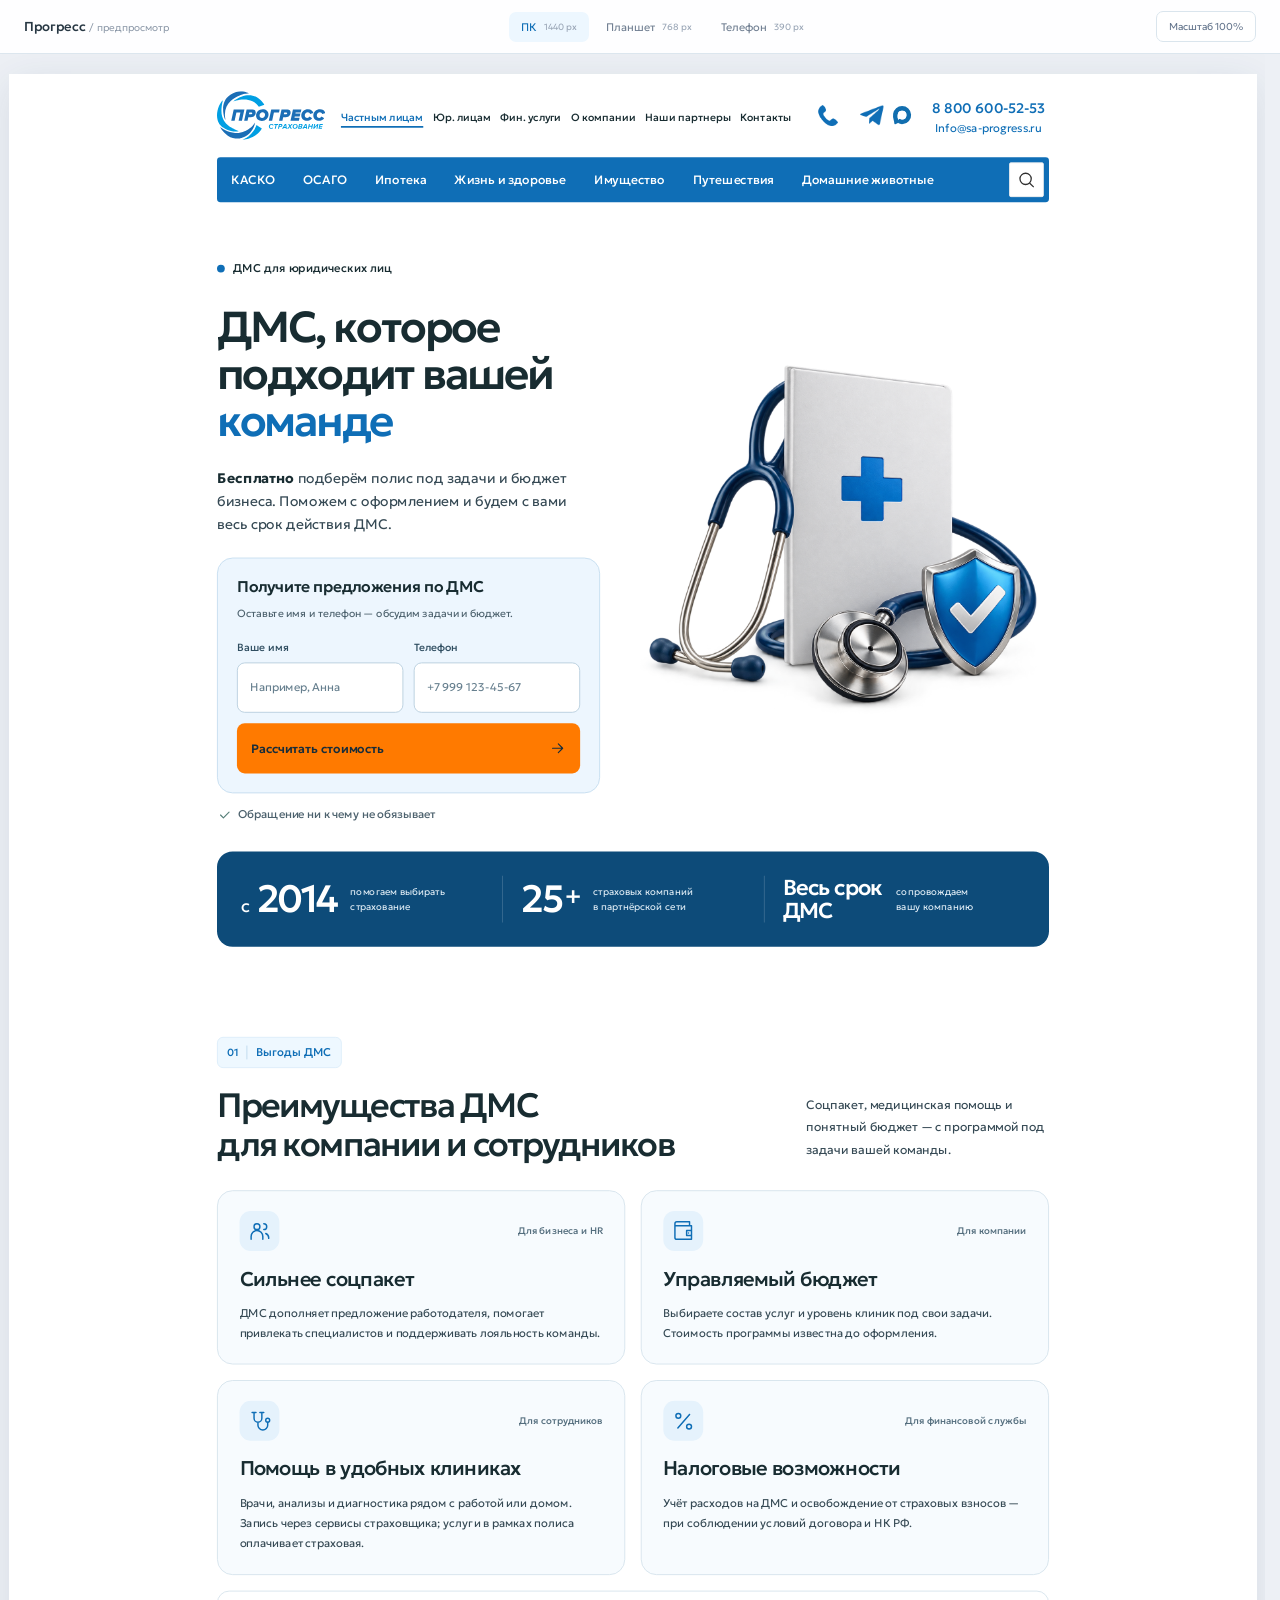
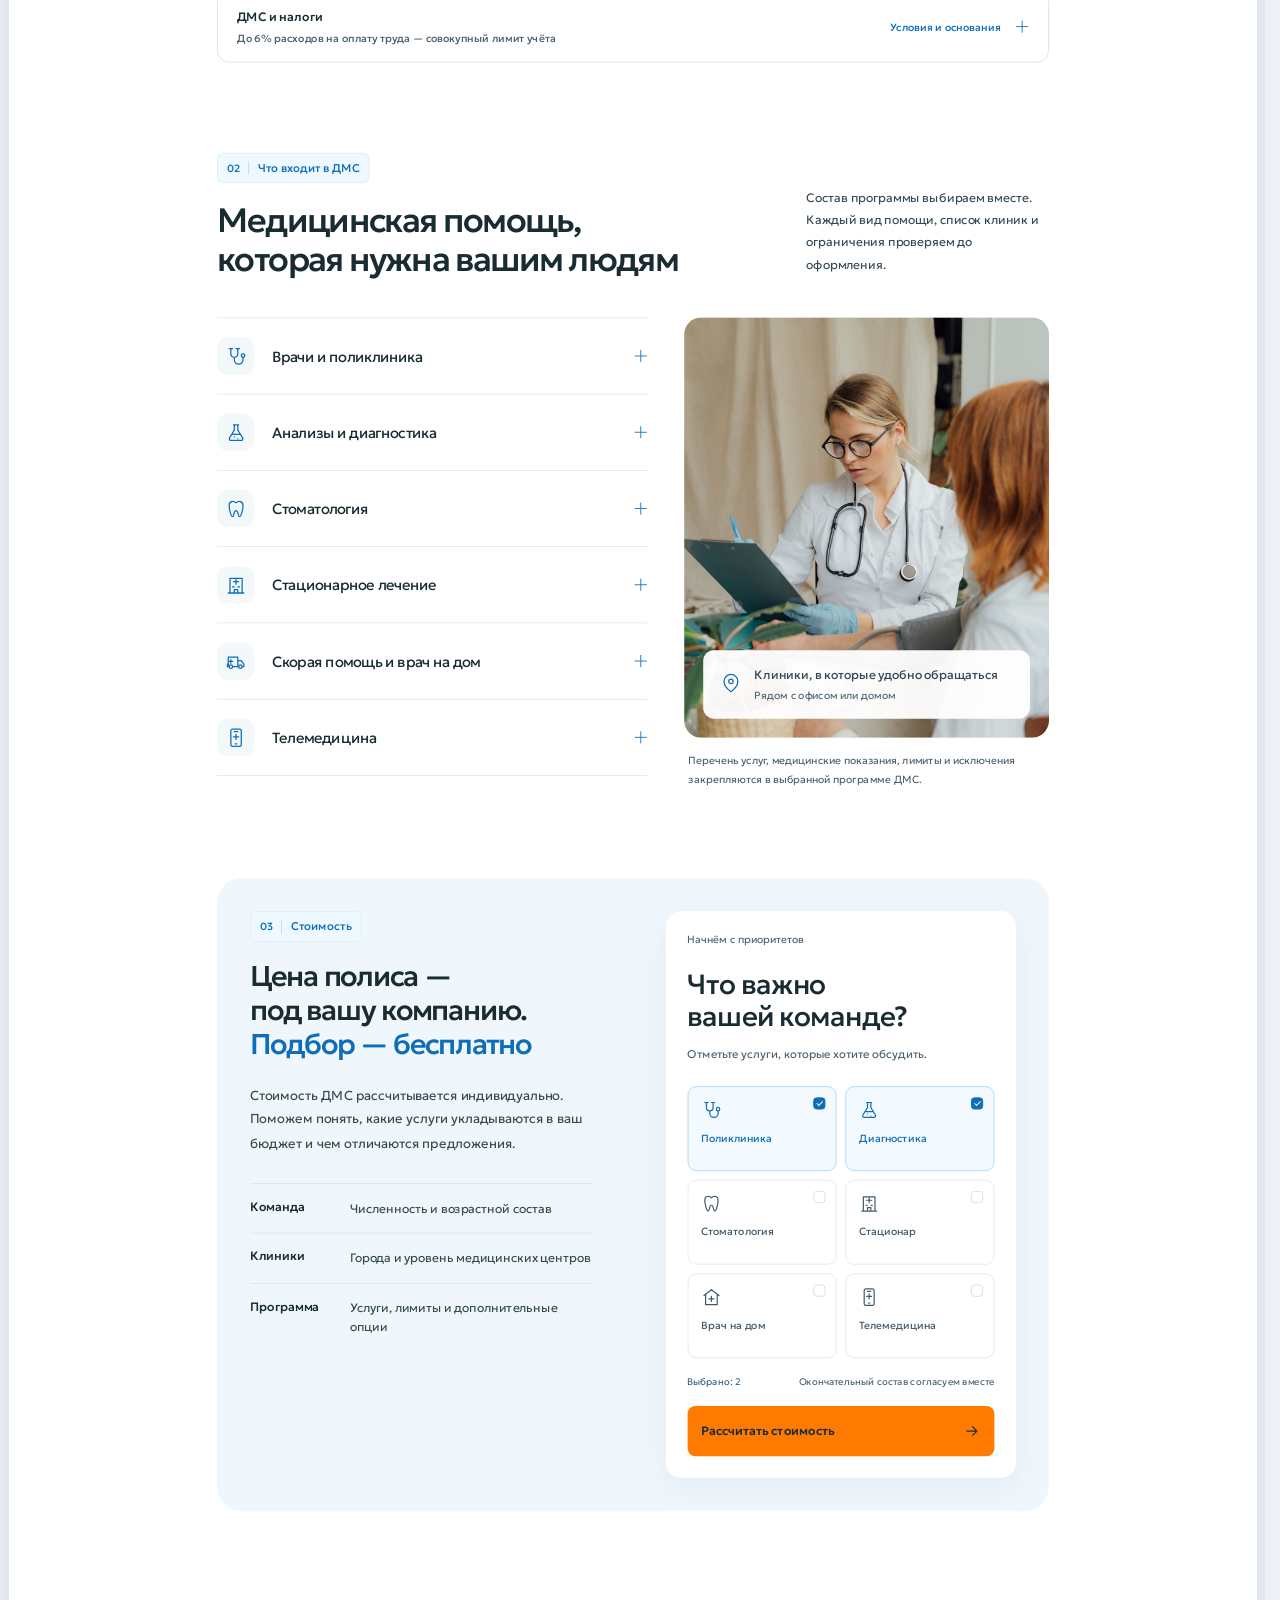
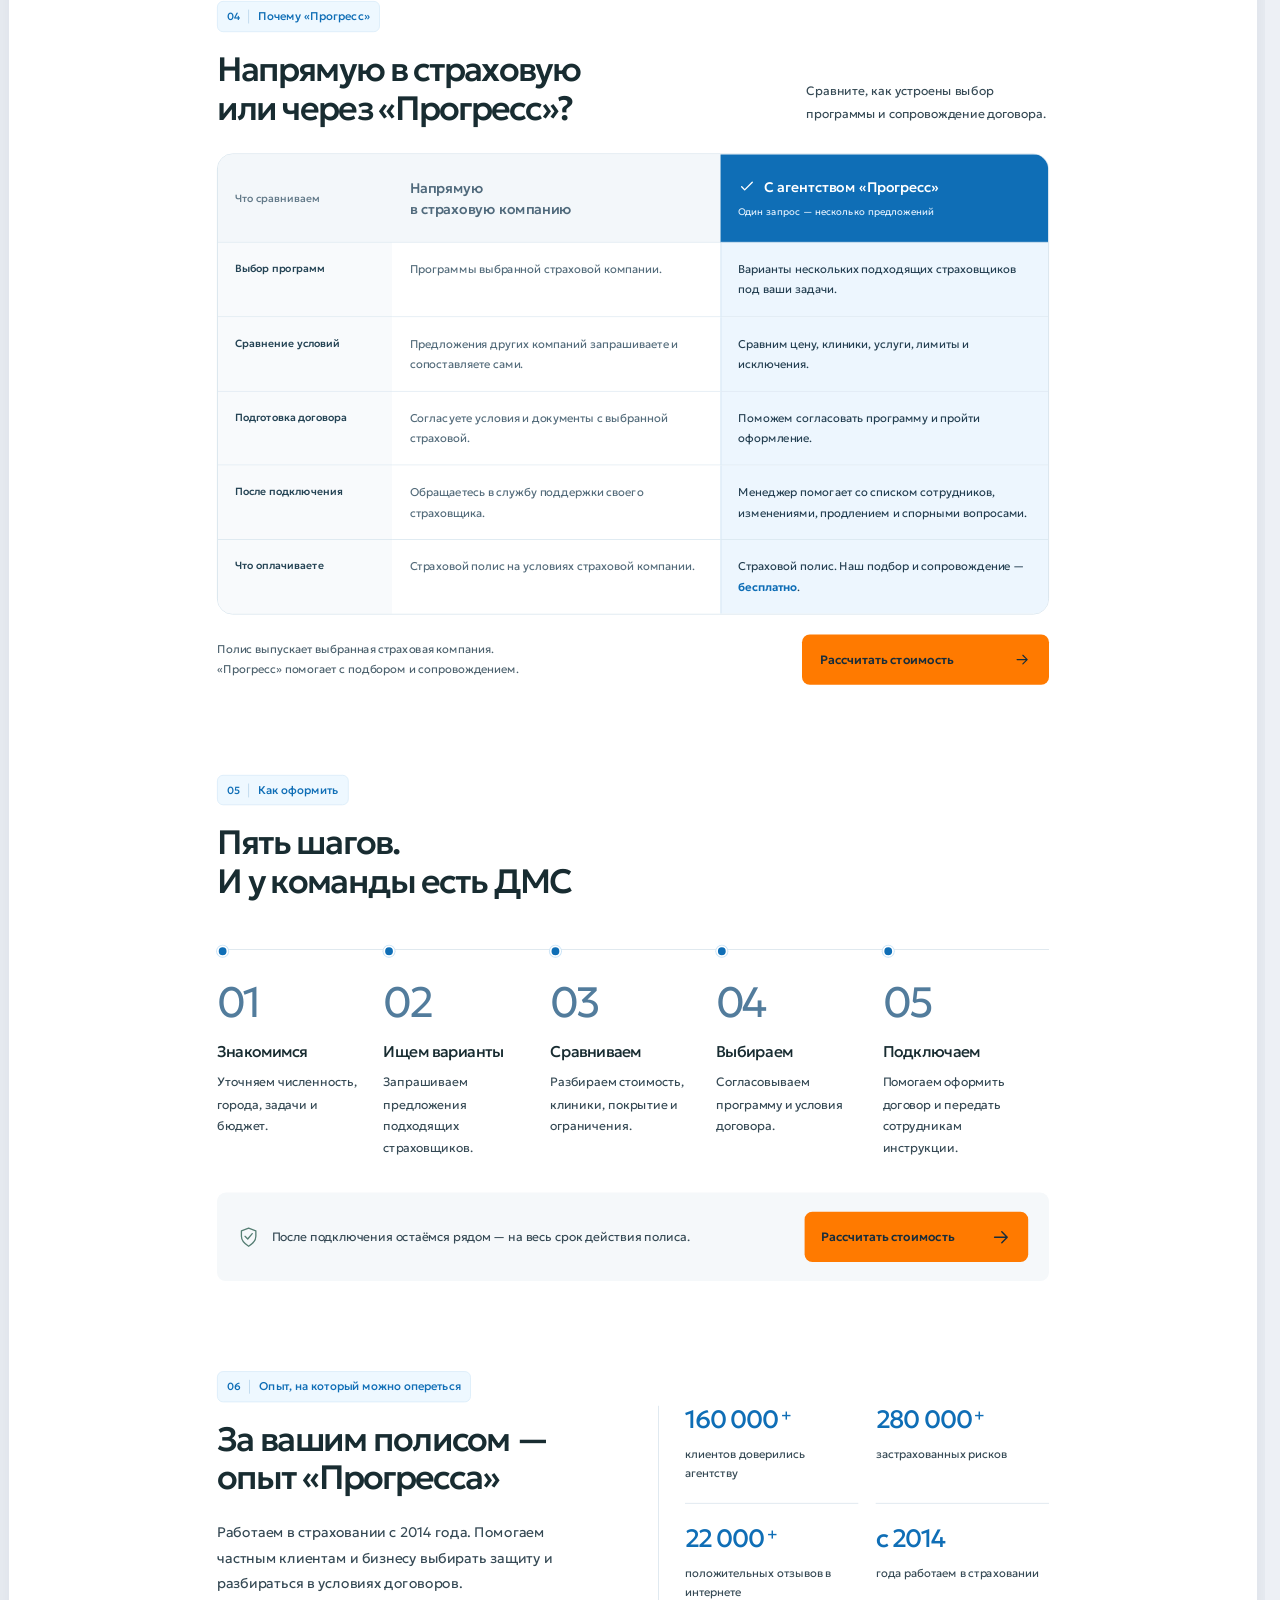
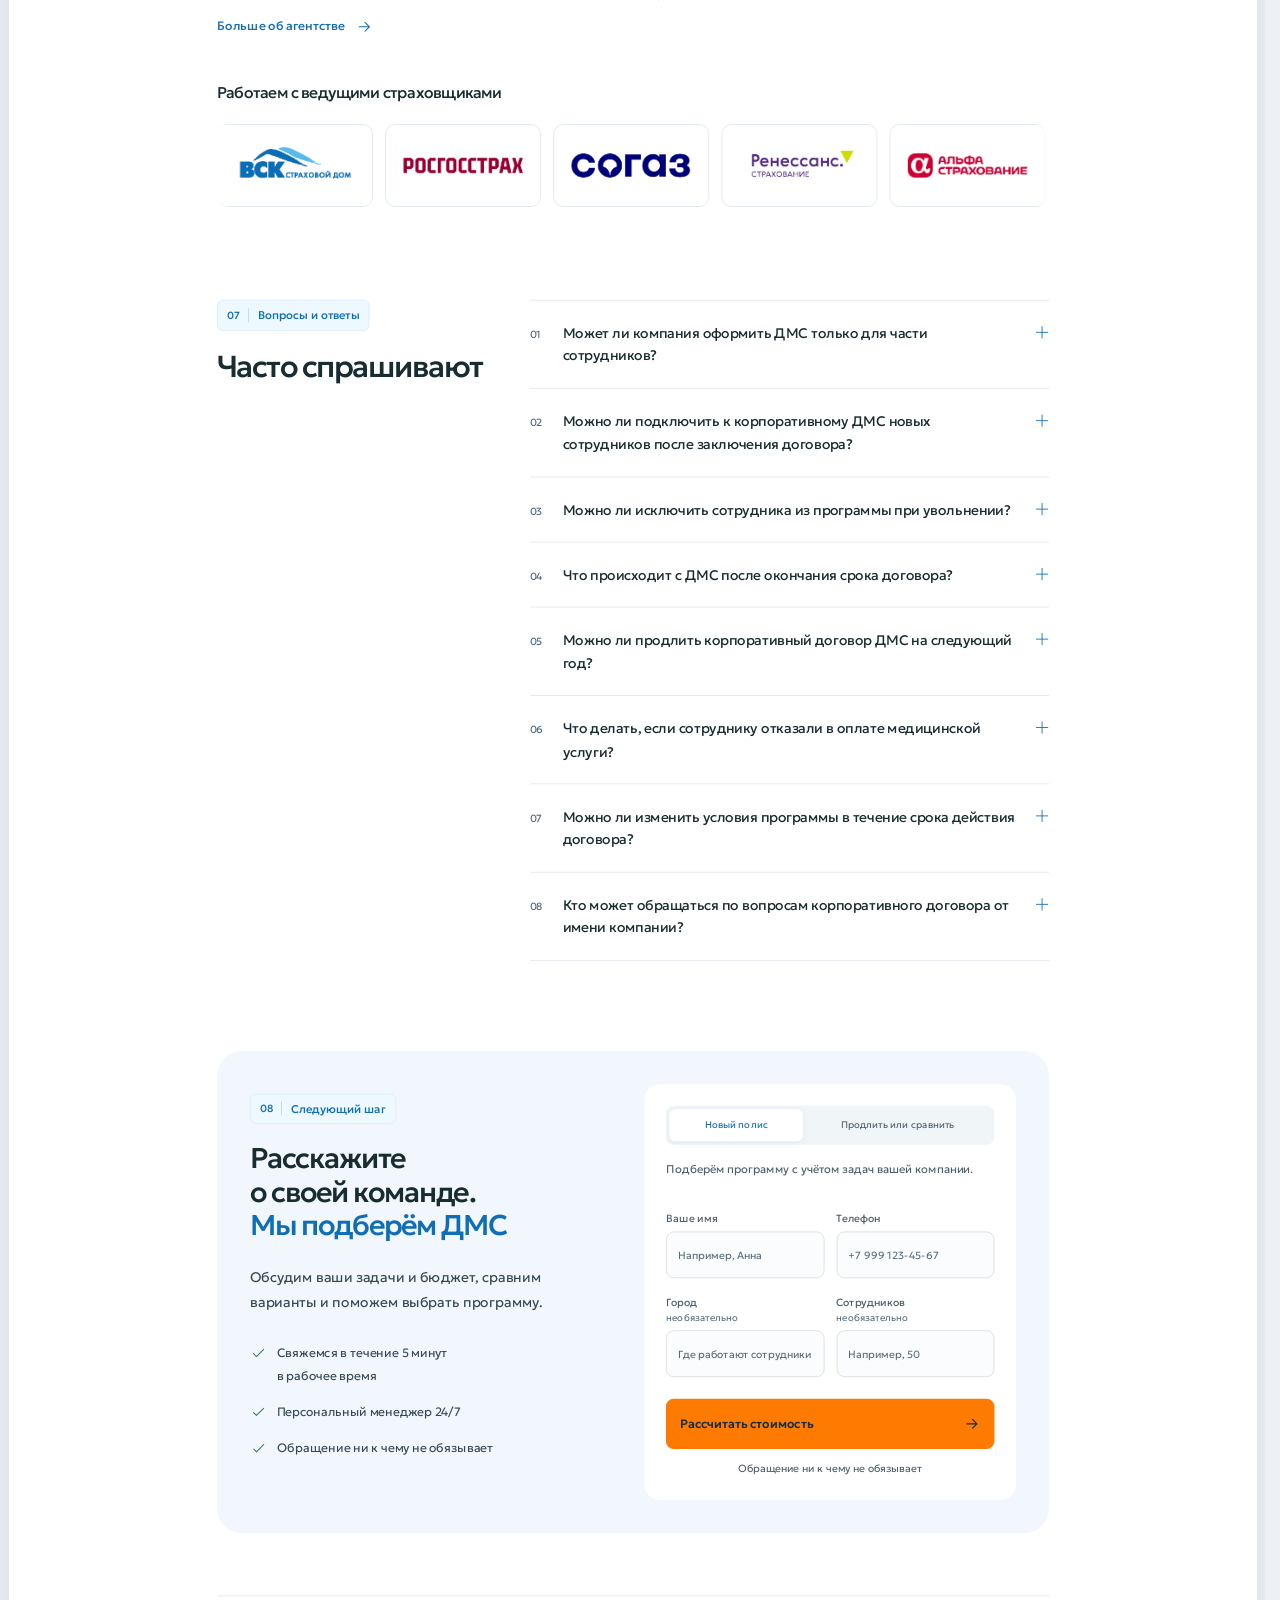
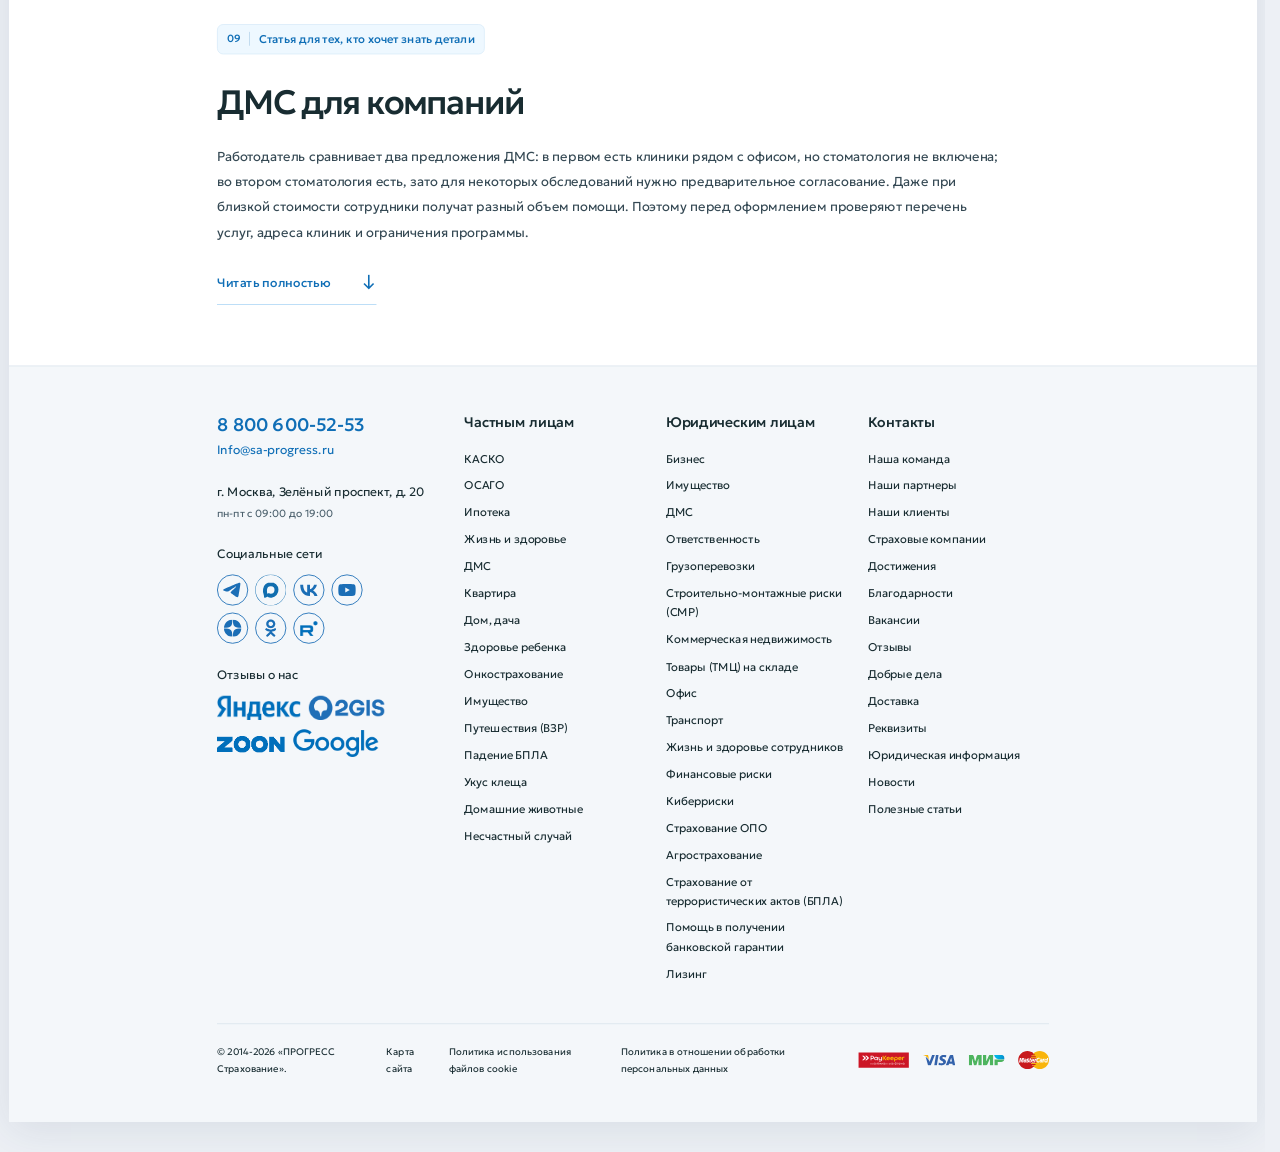
==== commit 74e931d4: "Emphasize DMS conversion and compare agency support" ====
--- a/desktop.html
+++ b/desktop.html
@@ -9,14 +9,14 @@
   <title>ПК 1440 — ДМС Прогресс</title>
   <link rel="icon" href="./assets/favicon.svg" type="image/svg+xml">
   <link rel="preload" href="./assets/fonts/Geologica-Variable.ttf" as="font" type="font/ttf" crossorigin>
-  <link rel="stylesheet" href="./previews/desktop.css?v=e87f37bea617">
-  <link rel="stylesheet" href="./assets/vendor/lenis/lenis.css?v=e87f37bea617">
-  <script src="./assets/vendor/lenis/lenis.min.js?v=e87f37bea617" defer></script>
-  <script src="./scroll.js?v=e87f37bea617" defer></script>
-  <script src="./app.js?v=e87f37bea617" defer></script>
-  <script src="./assets/vendor/hystmodal/hystmodal.js?v=e87f37bea617" defer></script>
-  <script src="./site-chrome.js?v=e87f37bea617" defer></script>
-<link rel="stylesheet" href="./review.css?v=e87f37bea617"><script src="./review.js?v=e87f37bea617" defer></script></head>
+  <link rel="stylesheet" href="./previews/desktop.css?v=c7bc6a3e8c2a">
+  <link rel="stylesheet" href="./assets/vendor/lenis/lenis.css?v=c7bc6a3e8c2a">
+  <script src="./assets/vendor/lenis/lenis.min.js?v=c7bc6a3e8c2a" defer></script>
+  <script src="./scroll.js?v=c7bc6a3e8c2a" defer></script>
+  <script src="./app.js?v=c7bc6a3e8c2a" defer></script>
+  <script src="./assets/vendor/hystmodal/hystmodal.js?v=c7bc6a3e8c2a" defer></script>
+  <script src="./site-chrome.js?v=c7bc6a3e8c2a" defer></script>
+<link rel="stylesheet" href="./review.css?v=c7bc6a3e8c2a"><script src="./review.js?v=c7bc6a3e8c2a" defer></script></head>
 <body><div class="review-toolbar"><a class="review-brand" href="./index.html" title="Открыть обычную адаптивную страницу">Прогресс <span>/ предпросмотр</span></a><nav aria-label="Формат предпросмотра"><a href="./desktop.html" aria-current="page">ПК<span>1440 px</span></a><a href="./tablet.html">Планшет<span>768 px</span></a><a href="./mobile.html">Телефон<span>390 px</span></a></nav><button id="review-scale" type="button" aria-pressed="false">Масштаб 100%</button></div><div class="review-stage"><div class="review-canvas">
   <div class="source-chrome source-chrome-header"><header class="header">
     <div class="content-wrapper">
@@ -844,9 +844,9 @@
       <div class="hero-copy">
         <div class="eyebrow"><span class="eyebrow-mark" aria-hidden="true"></span>ДМС для юридических лиц</div>
         <h1 id="hero-title">ДМС, которое<br>подходит вашей<br><span>команде</span></h1>
-        <p class="hero-lead">Бесплатно подберём полис под задачи и бюджет бизнеса. Поможем с оформлением и будем с вами весь срок действия ДМС.</p>
-        <p class="hero-service-note"><strong>Бесплатно</strong><span>подбор и сопровождение</span></p>
-        <form class="hero-form" id="hero-form" data-lead-form novalidate>
+        <p class="hero-lead"><strong>Бесплатно</strong> подберём полис под задачи и бюджет бизнеса. Поможем с оформлением и будем с вами весь срок действия ДМС.</p>
+        <form class="hero-form" id="hero-form" data-lead-form novalidate aria-labelledby="hero-form-title">
+          <div class="hero-form-intro"><h2 id="hero-form-title">Получите предложения по ДМС</h2><p>Оставьте имя и телефон — обсудим задачи и бюджет.</p></div>
           <div class="form-row">
             <label class="field"><span>Ваше имя</span><input name="name" id="hero-name" autocomplete="given-name" placeholder="Например, Анна" required maxlength="80" aria-describedby="name-error"><small class="field-error" id="name-error"></small></label>
             <label class="field"><span>Телефон</span><input name="phone" id="hero-phone" autocomplete="tel" inputmode="tel" type="tel" placeholder="+7 999 123-45-67" required maxlength="22" aria-describedby="phone-error"><small class="field-error" id="phone-error"></small></label>
@@ -859,29 +859,23 @@
         </div>
       </div>
       <div class="hero-visual">
-        <figure class="hero-photo"><img src="./assets/images/business-insurance-composition.png" alt="Композиция о страховании бизнеса: портфель, экран с логотипом Прогресса, защитный щит и калькулятор" width="1583" height="993" fetchpriority="high"></figure>
+        <figure class="hero-photo"><img src="./assets/images/dms-medical-care.png" alt="Медицинский полис, стетоскоп и щит со знаком защиты" width="1254" height="1254" fetchpriority="high"></figure>
       </div>
       <dl class="hero-proof" aria-label="Об агентстве">
-        <div class="proof-fact"><dt>с 2014 года</dt><dd>помогаем выбирать<br>страхование</dd></div>
-        <div class="proof-fact"><dt>25+ компаний</dt><dd>в партнёрской<br>сети агентства</dd></div>
-        <div class="proof-fact"><dt>Весь срок ДМС</dt><dd>сопровождаем<br>вашу компанию</dd></div>
+        <div class="proof-fact"><dt><span class="proof-prefix">с</span> 2014</dt><dd>помогаем выбирать<br>страхование</dd></div>
+        <div class="proof-fact"><dt>25<span class="proof-plus">+</span></dt><dd>страховых компаний<br>в партнёрской сети</dd></div>
+        <div class="proof-fact"><dt class="proof-duration">Весь срок<br>ДМС</dt><dd>сопровождаем<br>вашу компанию</dd></div>
       </dl>
     </section>
     <section class="section audience-section" id="for-whom" aria-labelledby="audience-title" data-section="2">
-  <div class="section-heading benefits-heading">
-    <div><span class="section-kicker"><span class="kicker-index">01</span><span>Выгоды ДМС</span></span><h2 id="audience-title">Забота о команде.<br> Преимущества для бизнеса</h2></div>
-    <p class="section-intro">ДМС дополняет соцпакет, помогает заботиться о сотрудниках и планировать расходы на их здоровье.</p>
+  <div class="section-heading benefits-heading"><div><span class="section-kicker"><span class="kicker-index">01</span><span>Выгоды ДМС</span></span><h2 id="audience-title">Преимущества ДМС<br> для компании и сотрудников</h2></div><p class="section-intro">Соцпакет, медицинская помощь и понятный бюджет — с программой под задачи вашей команды.</p></div>
+  <div class="benefits-grid">
+    <article class="benefits-card"><div class="benefits-card-top"><span class="benefits-icon"><svg class="icon" viewBox="0 0 24 24" aria-hidden="true"><circle cx="9" cy="8" r="3"/><path d="M3 21v-3a6 6 0 0 1 12 0v3M16 5a3 3 0 0 1 0 6m2 4a5 5 0 0 1 3 5"/></svg></span><span class="benefits-audience">Для бизнеса и HR</span></div><h3>Сильнее соцпакет</h3><p>ДМС дополняет предложение работодателя, помогает привлекать специалистов и поддерживать лояльность команды.</p></article>
+    <article class="benefits-card"><div class="benefits-card-top"><span class="benefits-icon"><svg class="icon" viewBox="0 0 24 24" aria-hidden="true"><path d="M3 7V5a2 2 0 0 1 2-2h13v4M3 7h17v14H5a2 2 0 0 1-2-2V7Zm17 5h-5v5h5M17 14.5h.01"/></svg></span><span class="benefits-audience">Для компании</span></div><h3>Управляемый бюджет</h3><p>Выбираете состав услуг и уровень клиник под свои задачи. Стоимость программы известна до оформления.</p></article>
+    <article class="benefits-card"><div class="benefits-card-top"><span class="benefits-icon"><svg class="icon" viewBox="0 0 24 24" aria-hidden="true"><path d="M6 3v6a4 4 0 0 0 8 0V3M4 3h4M12 3h4M10 13v3a5 5 0 0 0 10 0v-3"/><circle cx="20" cy="11" r="2"/></svg></span><span class="benefits-audience">Для сотрудников</span></div><h3>Помощь в удобных клиниках</h3><p>Врачи, анализы и диагностика рядом с работой или домом. Запись через сервисы страховщика; услуги в рамках полиса оплачивает страховая.</p></article>
+    <article class="benefits-card"><div class="benefits-card-top"><span class="benefits-icon"><svg class="icon" viewBox="0 0 24 24" aria-hidden="true"><path d="m6 19 12-14"/><circle cx="6.5" cy="6.5" r="2.5"/><circle cx="17.5" cy="17.5" r="2.5"/></svg></span><span class="benefits-audience">Для финансовой службы</span></div><h3>Налоговые возможности</h3><p>Учёт расходов на ДМС и освобождение от страховых взносов — при соблюдении условий договора и НК РФ.</p></article>
   </div>
-  <div class="benefit-grid">
-    <article class="benefit-card"><div class="benefit-label">Для бизнеса <svg class="icon" viewBox="0 0 24 24" aria-hidden="true"><path d="M4 21V3h12v18M16 11h4v10M2 21h20M8 7h4M8 11h4M8 15h4M9 21v-3h2v3"/></svg></div><h3>Сильнее предложение<br> работодателя</h3><p>ДМС — дополнительный аргумент при найме и повод для сотрудников оставаться в команде.</p><details class="benefit-details"><summary aria-label="Подробнее о выгодах для бизнеса">Подробнее<span class="disclosure-mark" aria-hidden="true"></span></summary><ul class="clean-list"><li><svg class="icon" viewBox="0 0 24 24" aria-hidden="true"><path d="m5 12 4 4L19 6"/></svg>Программа под бюджет компании</li><li><svg class="icon" viewBox="0 0 24 24" aria-hidden="true"><path d="m5 12 4 4L19 6"/></svg>Стоимость и состав услуг известны до оформления</li><li><svg class="icon" viewBox="0 0 24 24" aria-hidden="true"><path d="m5 12 4 4L19 6"/></svg>Налоговый учёт расходов при соблюдении условий</li></ul></details></article>
-    <article class="benefit-card"><div class="benefit-label">Для HR и руководителей <svg class="icon" viewBox="0 0 24 24" aria-hidden="true"><path d="M14 2H5v20h14V7l-5-5Z M14 2v5h5M8 12h8M8 16h6"/></svg></div><h3>Меньше рутины<br> при работе с ДМС</h3><p>Берём на себя поиск и сравнение предложений, помогаем с подключением и сопровождением договора.</p><details class="benefit-details"><summary aria-label="Подробнее о выгодах для HR и руководителей">Подробнее<span class="disclosure-mark" aria-hidden="true"></span></summary><ul class="clean-list"><li><svg class="icon" viewBox="0 0 24 24" aria-hidden="true"><path d="m5 12 4 4L19 6"/></svg>Один менеджер по вопросам ДМС</li><li><svg class="icon" viewBox="0 0 24 24" aria-hidden="true"><path d="m5 12 4 4L19 6"/></svg>Помощь с изменениями списка сотрудников</li><li><svg class="icon" viewBox="0 0 24 24" aria-hidden="true"><path d="m5 12 4 4L19 6"/></svg>Поддержка при продлении и спорных ситуациях</li></ul></details></article>
-    <article class="benefit-card"><div class="benefit-label">Для сотрудников <svg class="icon" viewBox="0 0 24 24" aria-hidden="true"><path d="M6 3v6a4 4 0 0 0 8 0V3M4 3h4M12 3h4M10 13v3a5 5 0 0 0 10 0v-3"/><circle cx="20" cy="11" r="2"/></svg></div><h3>Медицинская помощь<br> в удобных клиниках</h3><p>Приёмы врачей, анализы и диагностика по программе — с понятным порядком обращения.</p><details class="benefit-details"><summary aria-label="Подробнее о выгодах для сотрудников">Подробнее<span class="disclosure-mark" aria-hidden="true"></span></summary><ul class="clean-list"><li><svg class="icon" viewBox="0 0 24 24" aria-hidden="true"><path d="m5 12 4 4L19 6"/></svg>Клиники рядом с работой или домом</li><li><svg class="icon" viewBox="0 0 24 24" aria-hidden="true"><path d="m5 12 4 4L19 6"/></svg>Запись через сервисы страховщика</li><li><svg class="icon" viewBox="0 0 24 24" aria-hidden="true"><path d="m5 12 4 4L19 6"/></svg>Услуги в рамках полиса оплачивает страховая</li></ul></details></article>
-  </div>
-  <div class="tax-benefits" aria-labelledby="tax-title">
-    <div class="tax-heading"><span class="benefit-label">Для финансовой службы</span><h3 id="tax-title">ДМС и налоги</h3></div>
-    <div class="tax-item"><strong>До 6%</strong><h4>от расходов на оплату труда</h4><span class="tax-limit-note">Совокупный лимит учёта</span></div>
-    <div class="tax-item"><strong>Без страховых взносов</strong><h4>при договоре от одного года</h4></div>
-    <details class="tax-details"><summary>Условия налогового учёта <span class="disclosure-mark" aria-hidden="true"></span></summary><div>
+  <div class="benefits-tax"><details class="tax-details"><summary><span><strong>ДМС и налоги</strong><span class="tax-summary-copy">До 6% расходов на оплату труда — совокупный лимит учёта</span></span><span class="tax-summary-action">Условия и основания<span class="disclosure-mark" aria-hidden="true"></span></span></summary><div>
       <p>Для работодателей, которые учитывают расходы при расчёте налога на прибыль.</p>
       <p>Общий лимит, в пределах которого можно учесть взносы по ДМС вместе с другими расходами, указанными в НК РФ.</p>
       <p>Взносы работодателя по ДМС освобождаются от страховых взносов при соблюдении условий. Важен срок страхования каждого сотрудника.</p>
@@ -889,9 +883,9 @@
       <p>Лимит 6% общий: он включает взносы по ДМС, предусмотренные НК РФ договоры на медицинские услуги и расходы из пункта 24.2 статьи 255. Это лимит учитываемых расходов, а не размер экономии на налоге.</p>
       <p>Если страхование работника прекращается раньше года или новый сотрудник включён на срок менее года, освобождение от страховых взносов может не применяться. Итоговый учёт зависит от условий договора и налогового режима компании.</p>
       <p class="tax-sources">Основания: <a href="https://www.consultant.ru/document/cons_doc_LAW_28165/7b1ea255e5f4f1ac2bb055d2d61a28b4a03f6856/" target="_blank" rel="noopener">ст. 255, п. 16 НК РФ</a>; <a href="https://www.consultant.ru/document/cons_doc_LAW_28165/30e4690deae106140c96017db18054a3175e14f6/" target="_blank" rel="noopener">ст. 422, п. 1, подп. 5 НК РФ</a>; <a href="https://www.nalog.gov.ru/rn77/news/activities_fts/15685469/" target="_blank" rel="noopener">разъяснение ФНС о сроке страхования</a>.</p>
-    </div></details>
-  </div>
+    </div></details></div>
 </section>
+
 
 <section class="section coverage-section" id="coverage" aria-labelledby="coverage-title" data-section="3">
   <div class="section-heading"><div><span class="section-kicker"><span class="kicker-index">02</span><span>Что входит в ДМС</span></span><h2 id="coverage-title">Медицинская помощь,<br> которая нужна вашим людям</h2></div><p class="section-intro">Состав программы выбираем вместе. Каждый вид помощи, список клиник и ограничения проверяем до оформления.</p></div>
@@ -928,9 +922,15 @@
 </section>
 
 <section class="section agency-section" id="agency" aria-labelledby="agency-title" data-section="5">
-  <div class="agency-surface"><div class="agency-main"><span class="section-kicker"><span class="kicker-index">04</span><span>Почему «Прогресс»</span></span><h2 id="agency-title">На вашей стороне.<br> От первого вопроса<br> до продления ДМС</h2><p>Мы — страховое агентство. Подбираем решение под интересы вашей компании и помогаем взаимодействовать со страховщиком.</p><div class="agency-cost"><strong>Бесплатно</strong><span>подбор и сопровождение.<br> Вы оплачиваете только полис.</span></div></div>
-    <div class="agency-reasons"><article><span class="reason-number">01</span><div><h3>Один запрос — несколько предложений</h3><p>Обратимся к подходящим страховщикам и соберём варианты. Вам не придётся повторять задачу каждой компании.</p></div></article><article><span class="reason-number">02</span><div><h3>Сравнение, в котором всё понятно</h3><p>Сопоставим цену, клиники, услуги и ограничения. Объясним отличия, которые легко пропустить в условиях полиса.</p></div></article><article><span class="reason-number">03</span><div><h3>Поддержка после оформления</h3><p>Поможем с вопросами по договору, изменениями и спорными ситуациями со страховой компанией. В первую очередь — в ваших интересах.</p></div></article></div>
-  </div>
+  <div class="section-heading comparison-heading"><div><span class="section-kicker"><span class="kicker-index">04</span><span>Почему «Прогресс»</span></span><h2 id="agency-title">Напрямую в страховую<br> или через «Прогресс»?</h2></div><p class="section-intro">Сравните, как устроены выбор программы и сопровождение договора.</p></div>
+  <div class="comparison-table-wrap"><table class="agency-comparison"><caption class="sr-only">Сравнение самостоятельного обращения в страховую компанию и подбора ДМС через агентство Прогресс</caption><colgroup><col class="comparison-criteria-col"><col><col></colgroup><thead><tr><th scope="col">Что сравниваем</th><th scope="col">Напрямую<br>в страховую компанию</th><th scope="col" class="progress-cell"><span class="comparison-brand"><svg class="icon" viewBox="0 0 24 24" aria-hidden="true"><path d="m5 12 4 4L19 6"/></svg>С агентством «Прогресс»</span><small>Один запрос — несколько предложений</small></th></tr></thead><tbody>
+    <tr><th scope="row">Выбор программ</th><td><span class="comparison-mobile-label" aria-hidden="true">Напрямую</span>Программы выбранной страховой компании.</td><td class="progress-cell"><span class="comparison-mobile-label" aria-hidden="true">С «Прогрессом»</span>Варианты нескольких подходящих страховщиков под ваши задачи.</td></tr>
+    <tr><th scope="row">Сравнение условий</th><td><span class="comparison-mobile-label" aria-hidden="true">Напрямую</span>Предложения других компаний запрашиваете и сопоставляете сами.</td><td class="progress-cell"><span class="comparison-mobile-label" aria-hidden="true">С «Прогрессом»</span>Сравним цену, клиники, услуги, лимиты и исключения.</td></tr>
+    <tr><th scope="row">Подготовка договора</th><td><span class="comparison-mobile-label" aria-hidden="true">Напрямую</span>Согласуете условия и документы с выбранной страховой.</td><td class="progress-cell"><span class="comparison-mobile-label" aria-hidden="true">С «Прогрессом»</span>Поможем согласовать программу и пройти оформление.</td></tr>
+    <tr><th scope="row">После подключения</th><td><span class="comparison-mobile-label" aria-hidden="true">Напрямую</span>Обращаетесь в службу поддержки своего страховщика.</td><td class="progress-cell"><span class="comparison-mobile-label" aria-hidden="true">С «Прогрессом»</span>Менеджер помогает со списком сотрудников, изменениями, продлением и спорными вопросами.</td></tr>
+    <tr><th scope="row">Что оплачиваете</th><td><span class="comparison-mobile-label" aria-hidden="true">Напрямую</span>Страховой полис на условиях страховой компании.</td><td class="progress-cell"><span class="comparison-mobile-label" aria-hidden="true">С «Прогрессом»</span>Страховой полис. Наш подбор и сопровождение — <strong>бесплатно</strong>.</td></tr>
+  </tbody></table></div>
+  <div class="comparison-after"><p>Полис выпускает выбранная страховая компания.<br>«Прогресс» помогает с подбором и сопровождением.</p><button class="button-primary" type="button" data-open-lead data-context="agency" aria-haspopup="dialog" aria-controls="lead-dialog"><span>Рассчитать стоимость</span><svg class="icon" viewBox="0 0 24 24" aria-hidden="true"><path d="M5 12h14M13 6l6 6-6 6"/></svg></button></div>
 </section>
 
 <section class="section process-section" id="process" aria-labelledby="process-title" data-section="6">
--- a/previews/desktop.css
+++ b/previews/desktop.css
@@ -290,6 +290,107 @@
   .tax-item{padding-left:22px}
   .tax-item>strong{font-size:24px}
 
+
+
+
+
+
+/* Main-version annotations, 28 October 2026. */
+:root{--cta:#ff7a00;--cta-hover:#ef6b00;--cta-ink:#172d3b}
+.button-primary{background:var(--cta);color:var(--cta-ink);font-weight:550;box-shadow:none}
+.button-primary:hover{background:var(--cta-hover)}
+.button-primary:focus-visible{outline:3px solid var(--blue);outline-offset:4px}
+#hero-form .button-primary,#price .button-primary,#process .button-primary,#request-form .button-primary,.lead-dialog .button-primary{min-height:58px;font-size:14px;font-weight:550}
+.button-primary svg,.button-primary .icon{color:inherit}
+.hero-lead strong{font-weight:700;color:var(--ink)}
+#hero-form{padding:23px 24px 24px;border:1px solid #c4ddef;border-radius:18px;background:#edf6fe;margin-top:26px}
+.hero-form-intro{margin-bottom:20px}
+.hero-form-intro h2{font-size:19px;line-height:1.35;letter-spacing:-.025em;font-weight:550;margin:0;color:var(--ink)}
+.hero-form-intro p{font-size:12px;line-height:1.7;margin:8px 0 0;color:var(--secondary-copy)}
+#hero-form .field>span{font-size:12px;font-weight:450;line-height:1.5;margin-bottom:8px;color:#304e61}
+#hero-form .field input{height:58px;background:#fff;border-color:#b5ccdd;border-radius:9px;font-size:13px;letter-spacing:0;padding:0 14px}
+#hero-form .field input:hover{border-color:#7ea7c4}
+#hero-form .field input:focus{border-color:var(--blue)}
+#hero-form .field input::placeholder{color:#667f8e}
+#hero-form .field input[aria-invalid=true]{border-color:#b94128}
+#hero-form .form-row>.button-primary{margin-top:0}
+.hero-assurance{margin-top:15px}
+.hero-visual{align-self:center}
+.hero-photo{max-width:570px;margin-inline:auto}
+.hero-photo img{height:auto;object-fit:contain;object-position:center}
+.hero-proof{background:#0d4b79;border:0;border-radius:18px;padding:28px;margin-top:32px;gap:0}
+.hero-proof .proof-fact{display:flex;align-items:center;gap:19px;min-width:0;padding:0 27px;border-left:1px solid #ffffff30}
+.hero-proof .proof-fact:first-child{padding-left:0;border-left:0}
+.hero-proof .proof-fact:last-child{padding-right:0}
+.hero-proof dt{font-size:48px;line-height:1.05;letter-spacing:-.055em;font-weight:550;color:#fff;white-space:nowrap}
+.hero-proof dt::before{display:none}
+.hero-proof dt .proof-prefix{font-size:23px;font-weight:400;letter-spacing:0}
+.hero-proof dt .proof-plus{font-size:29px;vertical-align:8px;margin-left:3px}
+.hero-proof dt.proof-duration{font-size:28px;line-height:1.08;letter-spacing:-.035em}
+.hero-proof dd{font-size:12px;line-height:1.65;color:#dfecf5;margin:0;font-weight:350}
+
+/* Benefits are readable without opening three separate disclosures. */
+.benefits-heading{margin-bottom:30px}
+.benefits-heading h2{max-width:760px}
+.benefits-grid{display:grid;grid-template-columns:repeat(2,minmax(0,1fr));gap:18px}
+.benefits-card{padding:25px 28px 27px;border:1px solid #d4e2ec;border-radius:18px;background:#f7fbfe;min-width:0}
+.benefits-card-top{display:flex;align-items:center;justify-content:space-between;gap:18px;margin-bottom:18px}
+.benefits-icon{display:grid;place-items:center;width:46px;height:46px;border-radius:13px;background:#e5f2fc;color:var(--blue);flex-shrink:0}
+.benefits-icon .icon{width:27px;height:27px;stroke-width:1.5}
+.benefits-audience{font-size:11px;font-weight:450;color:#536d7d;line-height:1.5;text-align:right}
+.benefits-card h3{font-size:25px;line-height:1.3;font-weight:500;letter-spacing:-.03em;margin:0 0 12px}
+.benefits-card>p{font-size:14px;line-height:1.8;margin:0;color:var(--body-copy);max-width:570px}
+.benefits-tax{margin-top:18px;border:1px solid #d4e2ec;border-radius:14px;background:#fff;overflow:hidden}
+.benefits-tax .tax-details{border:0}
+.benefits-tax .tax-details summary{padding:18px 22px;gap:25px;font-size:13px;line-height:1.6;color:var(--blue)}
+.benefits-tax .tax-details summary>span:first-child{display:flex;flex-direction:column;gap:3px}
+.benefits-tax .tax-details summary strong{font-size:14px;font-weight:500;color:var(--ink)}
+.tax-summary-copy{font-size:12px;color:var(--secondary-copy)}
+.tax-summary-action{display:flex;align-items:center;gap:16px;flex-shrink:0;font-size:12px;font-weight:450}
+.benefits-tax .tax-details>div{padding:0 22px 22px;max-width:none;border-top:1px solid #e2ebf1}
+.benefits-tax .tax-details>div>p:first-child{padding-top:18px}
+.benefits-tax .tax-details[open] .disclosure-mark::after{transform:rotate(0)}
+.benefits-tax summary:focus-visible{outline-offset:-4px}
+
+/* Compare actual ways of buying DMS, without disparaging insurers. */
+.comparison-heading{margin-bottom:30px}
+.comparison-heading h2{max-width:750px}
+.comparison-table-wrap{border:1px solid #d4e2ec;border-radius:18px;overflow:hidden}
+.agency-comparison{border-collapse:separate;border-spacing:0;width:100%;table-layout:fixed;text-align:left}
+.comparison-criteria-col{width:21%}
+.agency-comparison th,.agency-comparison td{padding:21px 24px;vertical-align:top;border-bottom:1px solid #dce8f0;font-size:14px;line-height:1.8;font-weight:350}
+.agency-comparison thead th{background:#f3f7fa;color:#506a7c;font-size:17px;line-height:1.5;font-weight:500;vertical-align:middle;padding-block:25px}
+.agency-comparison thead th:first-child{font-size:12px;font-weight:450;color:#627988}
+.agency-comparison thead th.progress-cell{background:var(--blue);color:#fff}
+.comparison-brand{display:flex;align-items:center;gap:10px}
+.comparison-brand .icon{width:21px;height:21px;stroke-width:1.8}
+.agency-comparison thead small{display:block;margin-top:9px;color:#e6f3ff;font-size:11px;line-height:1.6;font-weight:350}
+.agency-comparison tbody th{background:#f8fafc;font-weight:500;color:#244354;font-size:13px}
+.agency-comparison tbody td{color:#536b7a;background:#fff}
+.agency-comparison tbody td.progress-cell{background:#edf6fe;color:#233e50;border-left:1px solid #d1e4f2}
+.agency-comparison tbody td strong{font-weight:600;color:var(--blue)}
+.agency-comparison tbody tr:last-child>*{border-bottom:0}
+.comparison-mobile-label{display:none}
+.comparison-after{display:flex;align-items:center;justify-content:space-between;gap:35px;padding-top:23px}
+.comparison-after p{font-size:13px;line-height:1.75;color:var(--secondary-copy);margin:0}
+.comparison-after .button-primary{width:285px;min-height:58px;flex-shrink:0;font-size:14px;padding-inline:21px}
+
+
+
+  #hero-form{padding:21px 22px 22px}
+  .hero-form-intro h2{font-size:18px}
+  .hero-form-intro p{font-size:12px}
+  .hero-proof .proof-fact{padding-inline:21px;gap:16px}
+  .hero-proof dt{font-size:44px}
+  .hero-proof dt .proof-prefix{font-size:20px}
+  .hero-proof dt.proof-duration{font-size:25px}
+  .hero-proof dd{font-size:11px}
+  .benefits-card{padding:23px 25px 24px}
+  .benefits-card h3{font-size:23px}
+  .benefits-card>p{font-size:13px}
+  .agency-comparison th,.agency-comparison td{padding:19px 20px;font-size:13px}
+  .agency-comparison thead th{font-size:16px}
+  .agency-comparison tbody th{font-size:12px}
 
 
 
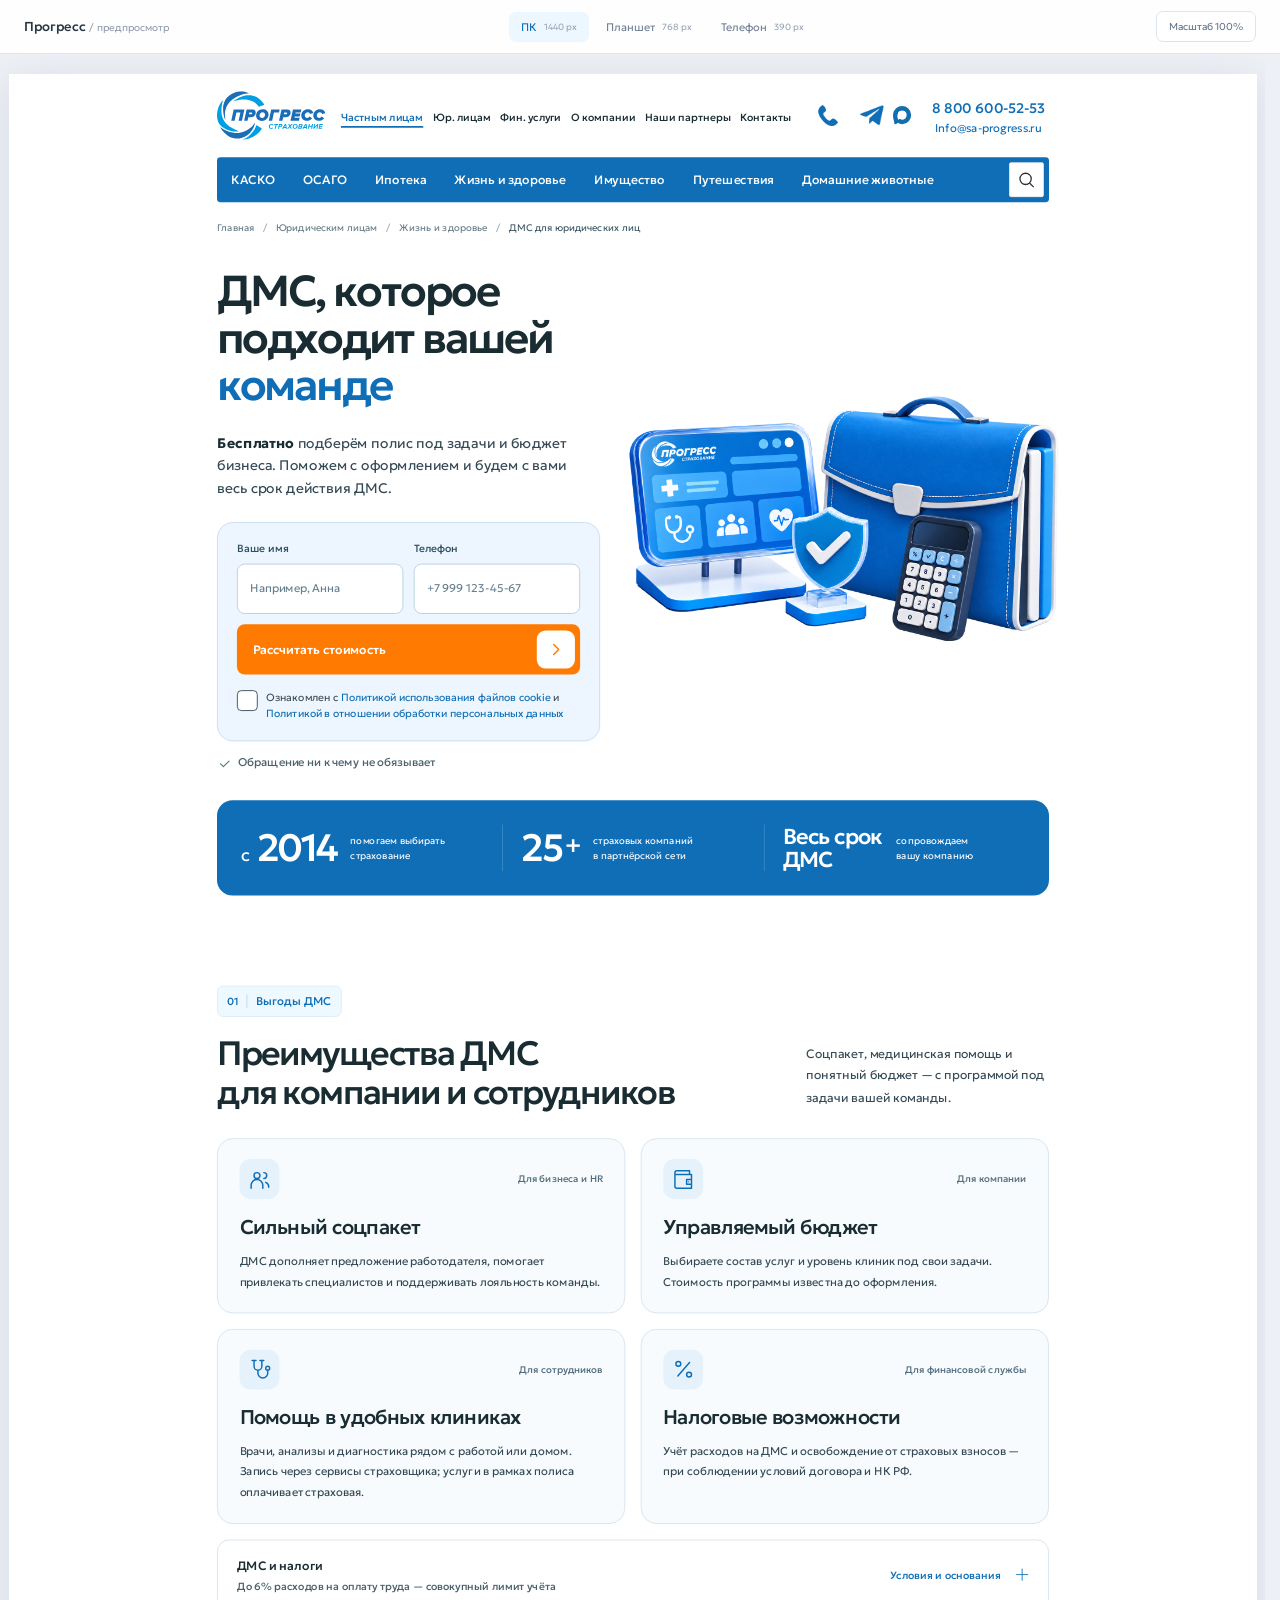
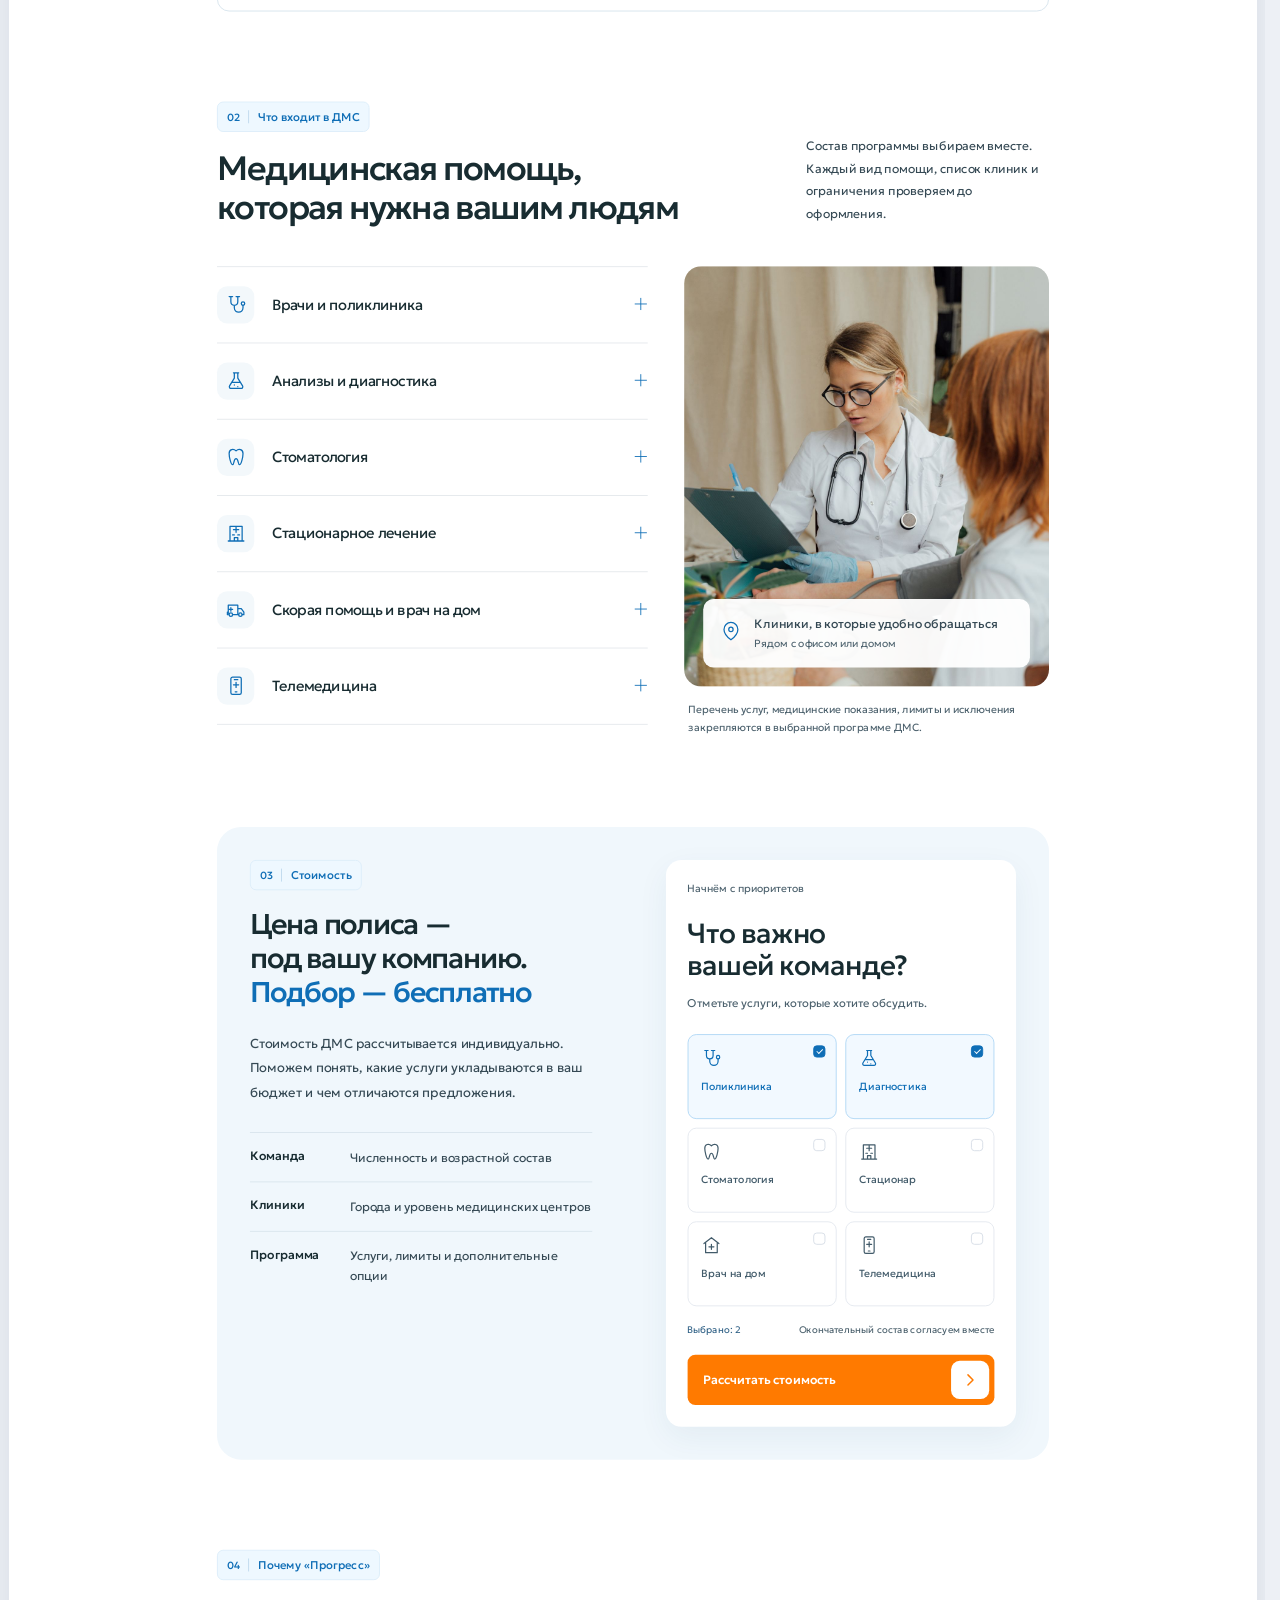
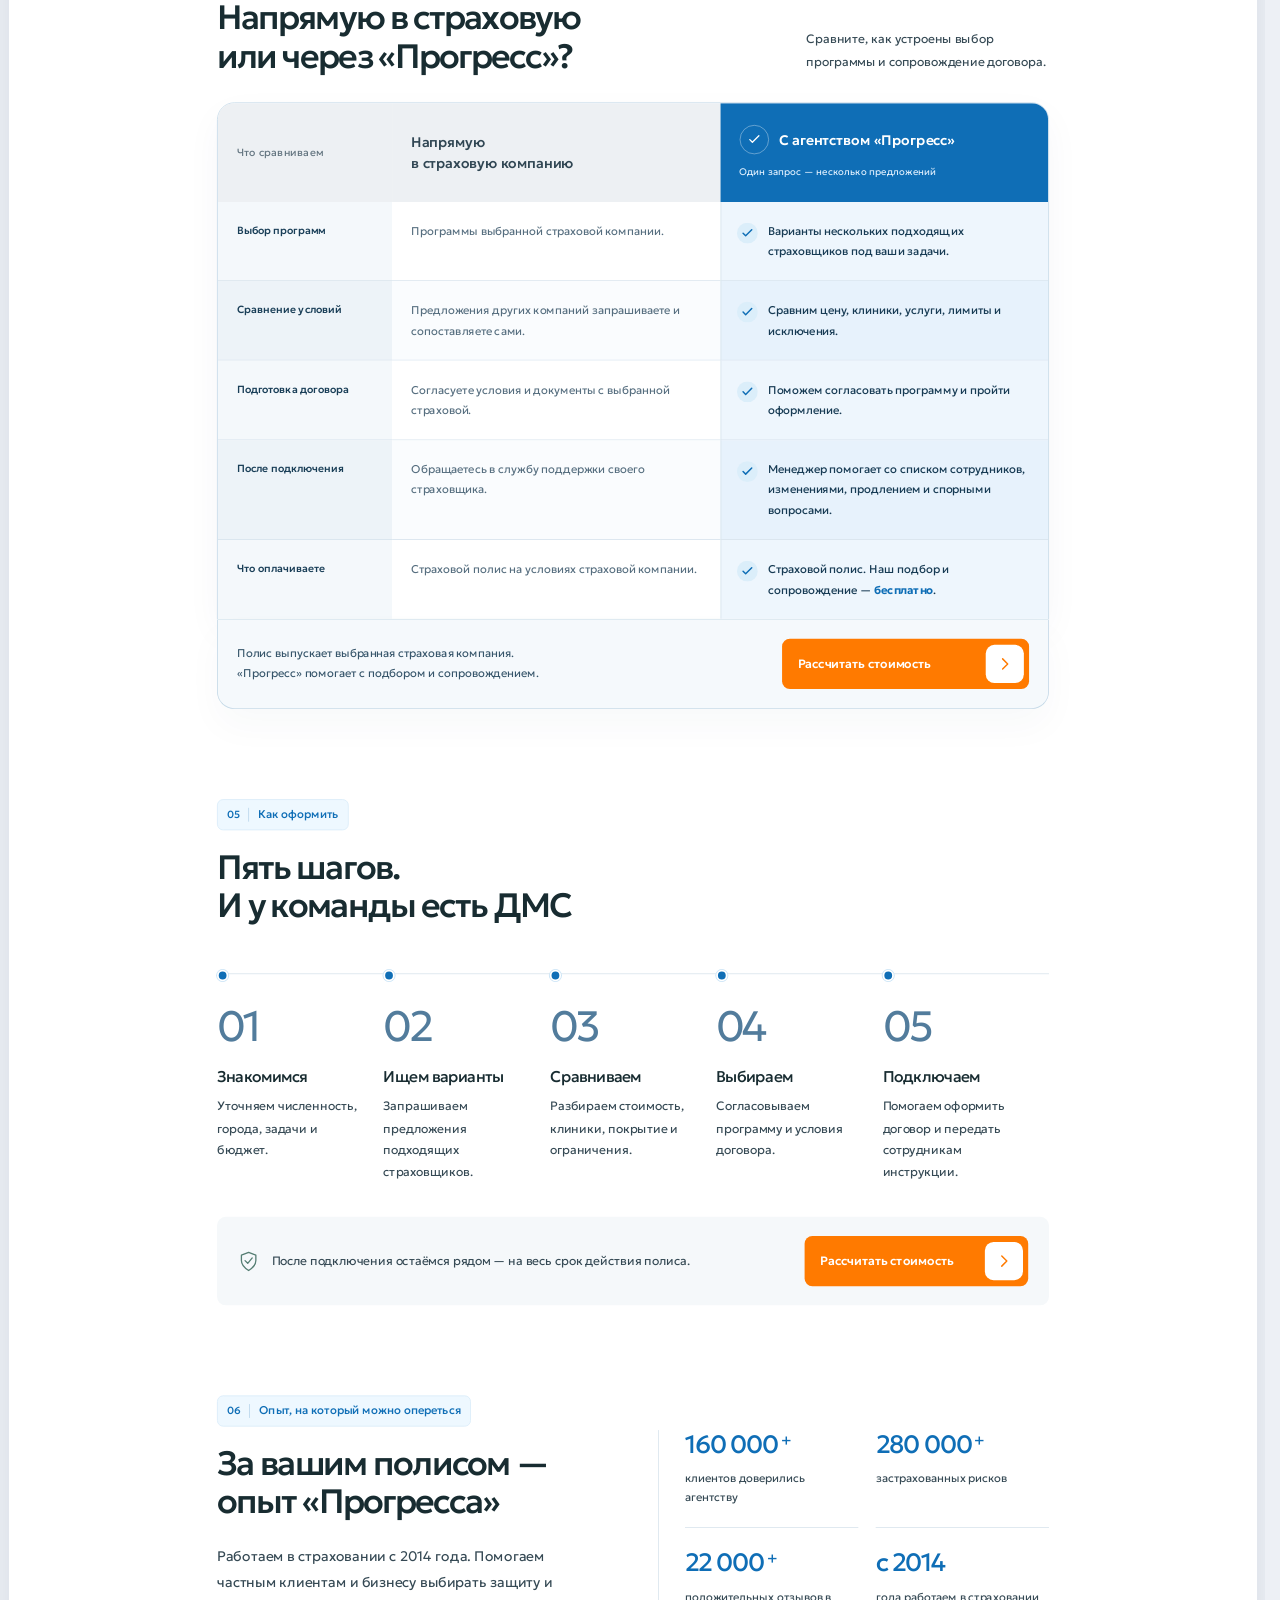
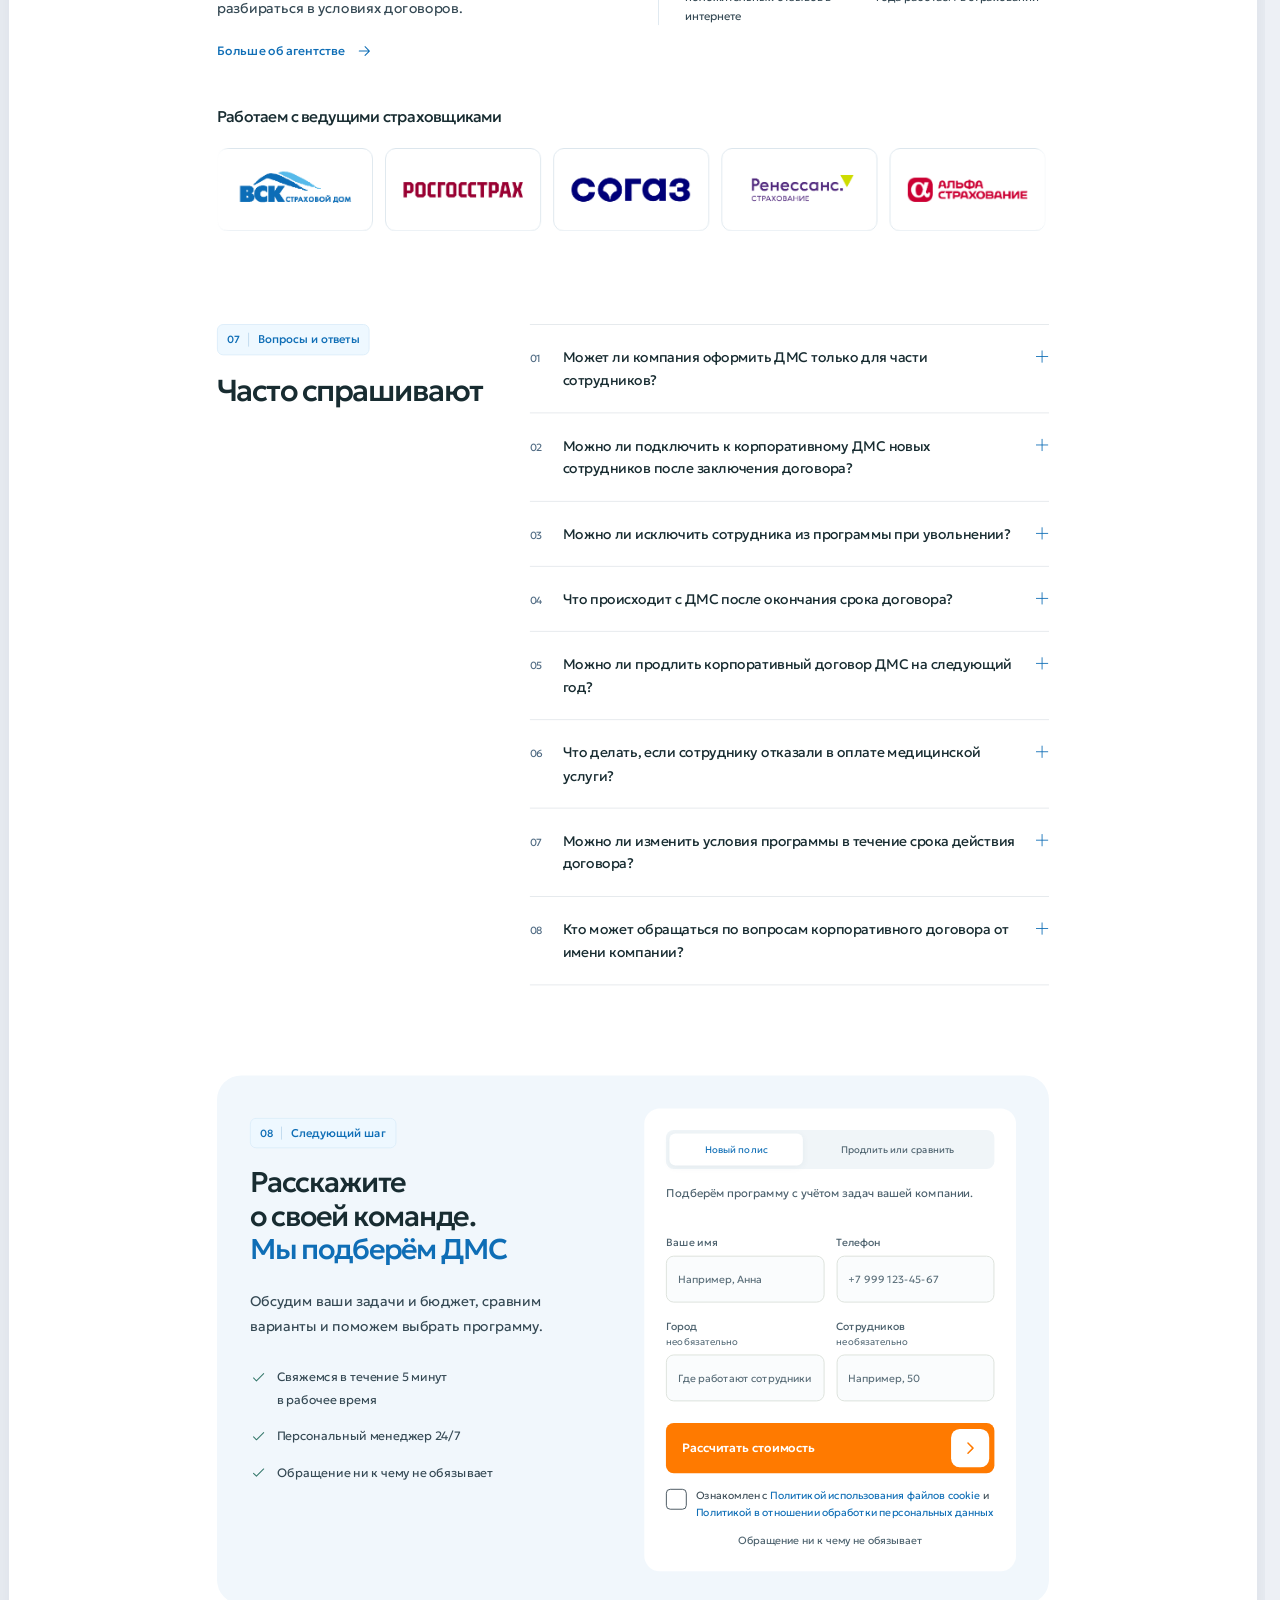
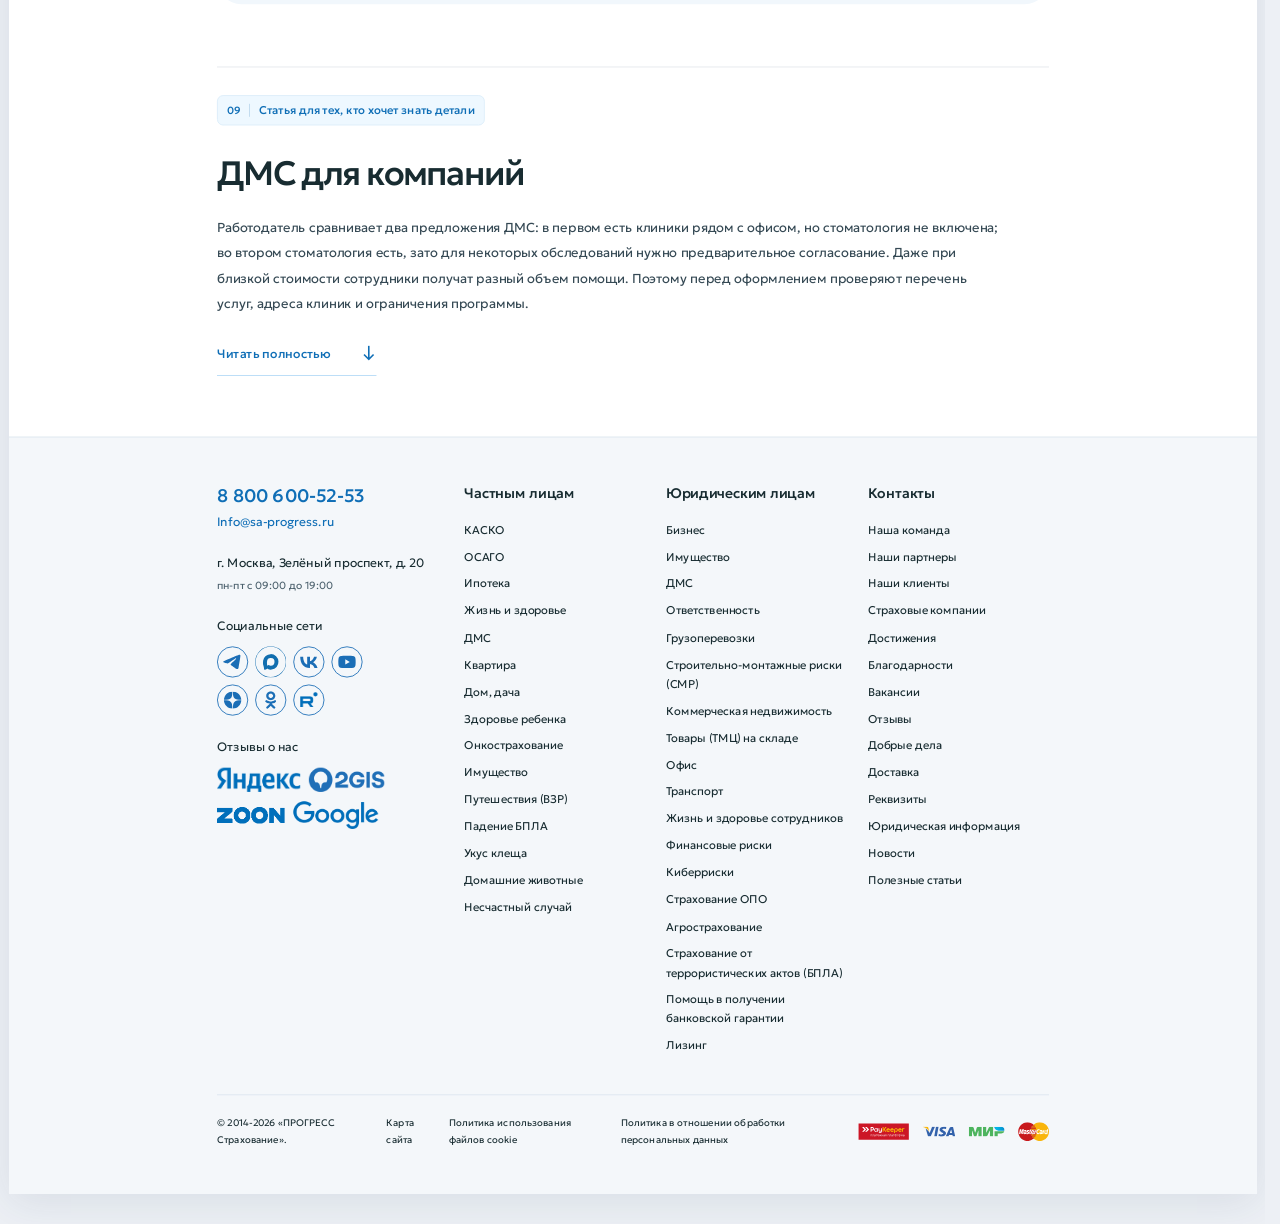
==== commit a16a19b4: "Publish approved DMS layout, policy acknowledgements and breadcrumbs" ====
--- a/desktop.html
+++ b/desktop.html
@@ -9,14 +9,45 @@
   <title>ПК 1440 — ДМС Прогресс</title>
   <link rel="icon" href="./assets/favicon.svg" type="image/svg+xml">
   <link rel="preload" href="./assets/fonts/Geologica-Variable.ttf" as="font" type="font/ttf" crossorigin>
-  <link rel="stylesheet" href="./previews/desktop.css?v=c7bc6a3e8c2a">
-  <link rel="stylesheet" href="./assets/vendor/lenis/lenis.css?v=c7bc6a3e8c2a">
-  <script src="./assets/vendor/lenis/lenis.min.js?v=c7bc6a3e8c2a" defer></script>
-  <script src="./scroll.js?v=c7bc6a3e8c2a" defer></script>
-  <script src="./app.js?v=c7bc6a3e8c2a" defer></script>
-  <script src="./assets/vendor/hystmodal/hystmodal.js?v=c7bc6a3e8c2a" defer></script>
-  <script src="./site-chrome.js?v=c7bc6a3e8c2a" defer></script>
-<link rel="stylesheet" href="./review.css?v=c7bc6a3e8c2a"><script src="./review.js?v=c7bc6a3e8c2a" defer></script></head>
+  <link rel="stylesheet" href="./previews/desktop.css?v=850263bdbdf3">
+  <link rel="stylesheet" href="./assets/vendor/lenis/lenis.css?v=850263bdbdf3">
+  <script src="./assets/vendor/lenis/lenis.min.js?v=850263bdbdf3" defer></script>
+  <script src="./scroll.js?v=850263bdbdf3" defer></script>
+  <script src="./app.js?v=850263bdbdf3" defer></script>
+  <script src="./assets/vendor/hystmodal/hystmodal.js?v=850263bdbdf3" defer></script>
+  <script src="./site-chrome.js?v=850263bdbdf3" defer></script>
+  <script type="application/ld+json">
+{
+  "@context": "https://schema.org",
+  "@type": "BreadcrumbList",
+  "itemListElement": [
+    {
+      "@type": "ListItem",
+      "position": 1,
+      "name": "Главная",
+      "item": "https://sa-progress.ru/"
+    },
+    {
+      "@type": "ListItem",
+      "position": 2,
+      "name": "Юридическим лицам",
+      "item": "https://sa-progress.ru/yuridicheskim-liczam/"
+    },
+    {
+      "@type": "ListItem",
+      "position": 3,
+      "name": "Жизнь и здоровье",
+      "item": "https://sa-progress.ru/yuridicheskim-liczam/mediczina/"
+    },
+    {
+      "@type": "ListItem",
+      "position": 4,
+      "name": "ДМС для юридических лиц"
+    }
+  ]
+}
+  </script>
+<link rel="stylesheet" href="./review.css?v=850263bdbdf3"><script src="./review.js?v=850263bdbdf3" defer></script></head>
 <body><div class="review-toolbar"><a class="review-brand" href="./index.html" title="Открыть обычную адаптивную страницу">Прогресс <span>/ предпросмотр</span></a><nav aria-label="Формат предпросмотра"><a href="./desktop.html" aria-current="page">ПК<span>1440 px</span></a><a href="./tablet.html">Планшет<span>768 px</span></a><a href="./mobile.html">Телефон<span>390 px</span></a></nav><button id="review-scale" type="button" aria-pressed="false">Масштаб 100%</button></div><div class="review-stage"><div class="review-canvas">
   <div class="source-chrome source-chrome-header"><header class="header">
     <div class="content-wrapper">
@@ -51,7 +82,7 @@
             </li>
 </ul>        </nav>
         <div class="callback-btn__wrapper">
-            <button class="callback-btn-desktop" data-hystmodal="#feedback-form-short">Заказать звонок</button>
+            <button class="callback-btn-desktop cta-button" data-hystmodal="#feedback-form-short"><span>Заказать звонок</span><span class="cta-endcap" aria-hidden="true"><svg viewBox="0 0 24 24"><path d="m9 5 7 7-7 7"/></svg></span></button>
             <a class="callback-btn-mobile" href="tel:88006005253">
                 <img class="callback-btn-mobile__img" src="./assets/original-site/img/icons/callback.png" alt="callback">
             </a>
@@ -840,26 +871,33 @@
     </header></div>
 
   <main>
+    <nav class="breadcrumbs" aria-label="Хлебные крошки">
+      <ol>
+        <li><a href="https://sa-progress.ru/">Главная</a><span class="breadcrumb-divider" aria-hidden="true">/</span></li>
+        <li><a href="https://sa-progress.ru/yuridicheskim-liczam/">Юридическим лицам</a><span class="breadcrumb-divider" aria-hidden="true">/</span></li>
+        <li><a href="https://sa-progress.ru/yuridicheskim-liczam/mediczina/">Жизнь и здоровье</a><span class="breadcrumb-divider" aria-hidden="true">/</span></li>
+        <li><span aria-current="page">ДМС для юридических лиц</span></li>
+      </ol>
+    </nav>
     <section class="hero" aria-labelledby="hero-title">
       <div class="hero-copy">
-        <div class="eyebrow"><span class="eyebrow-mark" aria-hidden="true"></span>ДМС для юридических лиц</div>
         <h1 id="hero-title">ДМС, которое<br>подходит вашей<br><span>команде</span></h1>
         <p class="hero-lead"><strong>Бесплатно</strong> подберём полис под задачи и бюджет бизнеса. Поможем с оформлением и будем с вами весь срок действия ДМС.</p>
-        <form class="hero-form" id="hero-form" data-lead-form novalidate aria-labelledby="hero-form-title">
-          <div class="hero-form-intro"><h2 id="hero-form-title">Получите предложения по ДМС</h2><p>Оставьте имя и телефон — обсудим задачи и бюджет.</p></div>
+        <form class="hero-form" id="hero-form" data-lead-form novalidate aria-label="Рассчитать стоимость ДМС">
           <div class="form-row">
             <label class="field"><span>Ваше имя</span><input name="name" id="hero-name" autocomplete="given-name" placeholder="Например, Анна" required maxlength="80" aria-describedby="name-error"><small class="field-error" id="name-error"></small></label>
             <label class="field"><span>Телефон</span><input name="phone" id="hero-phone" autocomplete="tel" inputmode="tel" type="tel" placeholder="+7 999 123-45-67" required maxlength="22" aria-describedby="phone-error"><small class="field-error" id="phone-error"></small></label>
-            <button class="button-primary" type="submit"><span>Рассчитать стоимость</span><svg viewBox="0 0 24 24" aria-hidden="true"><path d="M5 12h14M13 6l6 6-6 6"/></svg></button>
+            <button class="button-primary cta-button" type="submit"><span>Рассчитать стоимость</span><span class="cta-endcap" aria-hidden="true"><svg viewBox="0 0 24 24"><path d="m9 5 7 7-7 7"/></svg></span></button>
           </div>
+          <div class="form-consent"><label class="consent-label"><input type="checkbox" name="policy_ack" id="hero-policy" required aria-describedby="hero-policy-error"><span>Ознакомлен с <a href="https://sa-progress.ru/assets/img/dok/politika-ispolzovaniya-fajlov-cookie.pdf" target="_blank" rel="noopener noreferrer">Политикой использования файлов cookie</a> и <a href="https://sa-progress.ru/assets/img/dok/politika-konfidenczialnosti.pdf" target="_blank" rel="noopener noreferrer">Политикой в отношении обработки персональных данных</a></span></label><small class="consent-error" id="hero-policy-error" aria-live="polite"></small></div>
         </form>
-        <button class="button-primary hero-mobile-cta" type="button" data-open-lead data-context="hero" aria-haspopup="dialog" aria-controls="lead-dialog"><span>Рассчитать стоимость</span><svg viewBox="0 0 24 24" aria-hidden="true"><path d="M5 12h14M13 6l6 6-6 6"/></svg></button>
+        <button class="button-primary cta-button hero-mobile-cta" type="button" data-open-lead data-context="hero" aria-haspopup="dialog" aria-controls="lead-dialog"><span>Рассчитать стоимость</span><span class="cta-endcap" aria-hidden="true"><svg viewBox="0 0 24 24"><path d="m9 5 7 7-7 7"/></svg></span></button>
         <div class="hero-assurance">
           <span><svg viewBox="0 0 22 22" aria-hidden="true"><path d="m5 11 4 4 8-8"/></svg>Обращение ни к чему не обязывает</span>
         </div>
       </div>
       <div class="hero-visual">
-        <figure class="hero-photo"><img src="./assets/images/dms-medical-care.png" alt="Медицинский полис, стетоскоп и щит со знаком защиты" width="1254" height="1254" fetchpriority="high"></figure>
+        <figure class="hero-photo"><img src="./assets/images/dms-business-medical-transparent.png" alt="Корпоративное ДМС: портфель, экран с медицинскими символами, щит и калькулятор" width="1536" height="1024" fetchpriority="high"></figure>
       </div>
       <dl class="hero-proof" aria-label="Об агентстве">
         <div class="proof-fact"><dt><span class="proof-prefix">с</span> 2014</dt><dd>помогаем выбирать<br>страхование</dd></div>
@@ -870,7 +908,7 @@
     <section class="section audience-section" id="for-whom" aria-labelledby="audience-title" data-section="2">
   <div class="section-heading benefits-heading"><div><span class="section-kicker"><span class="kicker-index">01</span><span>Выгоды ДМС</span></span><h2 id="audience-title">Преимущества ДМС<br> для компании и сотрудников</h2></div><p class="section-intro">Соцпакет, медицинская помощь и понятный бюджет — с программой под задачи вашей команды.</p></div>
   <div class="benefits-grid">
-    <article class="benefits-card"><div class="benefits-card-top"><span class="benefits-icon"><svg class="icon" viewBox="0 0 24 24" aria-hidden="true"><circle cx="9" cy="8" r="3"/><path d="M3 21v-3a6 6 0 0 1 12 0v3M16 5a3 3 0 0 1 0 6m2 4a5 5 0 0 1 3 5"/></svg></span><span class="benefits-audience">Для бизнеса и HR</span></div><h3>Сильнее соцпакет</h3><p>ДМС дополняет предложение работодателя, помогает привлекать специалистов и поддерживать лояльность команды.</p></article>
+    <article class="benefits-card"><div class="benefits-card-top"><span class="benefits-icon"><svg class="icon" viewBox="0 0 24 24" aria-hidden="true"><circle cx="9" cy="8" r="3"/><path d="M3 21v-3a6 6 0 0 1 12 0v3M16 5a3 3 0 0 1 0 6m2 4a5 5 0 0 1 3 5"/></svg></span><span class="benefits-audience">Для бизнеса и HR</span></div><h3>Сильный соцпакет</h3><p>ДМС дополняет предложение работодателя, помогает привлекать специалистов и поддерживать лояльность команды.</p></article>
     <article class="benefits-card"><div class="benefits-card-top"><span class="benefits-icon"><svg class="icon" viewBox="0 0 24 24" aria-hidden="true"><path d="M3 7V5a2 2 0 0 1 2-2h13v4M3 7h17v14H5a2 2 0 0 1-2-2V7Zm17 5h-5v5h5M17 14.5h.01"/></svg></span><span class="benefits-audience">Для компании</span></div><h3>Управляемый бюджет</h3><p>Выбираете состав услуг и уровень клиник под свои задачи. Стоимость программы известна до оформления.</p></article>
     <article class="benefits-card"><div class="benefits-card-top"><span class="benefits-icon"><svg class="icon" viewBox="0 0 24 24" aria-hidden="true"><path d="M6 3v6a4 4 0 0 0 8 0V3M4 3h4M12 3h4M10 13v3a5 5 0 0 0 10 0v-3"/><circle cx="20" cy="11" r="2"/></svg></span><span class="benefits-audience">Для сотрудников</span></div><h3>Помощь в удобных клиниках</h3><p>Врачи, анализы и диагностика рядом с работой или домом. Запись через сервисы страховщика; услуги в рамках полиса оплачивает страховая.</p></article>
     <article class="benefits-card"><div class="benefits-card-top"><span class="benefits-icon"><svg class="icon" viewBox="0 0 24 24" aria-hidden="true"><path d="m6 19 12-14"/><circle cx="6.5" cy="6.5" r="2.5"/><circle cx="17.5" cy="17.5" r="2.5"/></svg></span><span class="benefits-audience">Для финансовой службы</span></div><h3>Налоговые возможности</h3><p>Учёт расходов на ДМС и освобождение от страховых взносов — при соблюдении условий договора и НК РФ.</p></article>
@@ -917,7 +955,7 @@
       <label><input type="checkbox" name="service" value="Стационар"><span><svg class="icon" viewBox="0 0 24 24" aria-hidden="true"><path d="M5 21V4h14v17M3 21h18M9 8h6M12 5v6M8 14h2M14 14h2M10 21v-4h4v4"/></svg>Стационар<i aria-hidden="true"></i></span></label>
       <label><input type="checkbox" name="service" value="Помощь на дому"><span><svg class="icon" viewBox="0 0 24 24" aria-hidden="true"><path d="m3 10 9-7 9 7M5 9v12h14V9M12 11v6M9 14h6"/></svg>Врач на дом<i aria-hidden="true"></i></span></label>
       <label><input type="checkbox" name="service" value="Телемедицина"><span><svg class="icon" viewBox="0 0 24 24" aria-hidden="true"><rect x="6" y="2" width="12" height="20" rx="2"/><path d="M10 5h4M12 8v6M9 11h6M11 19h2"/></svg>Телемедицина<i aria-hidden="true"></i></span></label>
-    </fieldset><div class="builder-summary"><span id="service-count" aria-live="polite">Выбрано: 2</span><span>Окончательный состав согласуем вместе</span></div><button class="button-primary" type="button" data-open-lead data-context="price"><span>Рассчитать стоимость</span><svg class="icon" viewBox="0 0 24 24" aria-hidden="true"><path d="M5 12h14M13 6l6 6-6 6"/></svg></button></div>
+    </fieldset><div class="builder-summary"><span id="service-count" aria-live="polite">Выбрано: 2</span><span>Окончательный состав согласуем вместе</span></div><button class="button-primary cta-button" type="button" data-open-lead data-context="price"><span>Рассчитать стоимость</span><span class="cta-endcap" aria-hidden="true"><svg viewBox="0 0 24 24"><path d="m9 5 7 7-7 7"/></svg></span></button></div>
   </div>
 </section>
 
@@ -930,13 +968,13 @@
     <tr><th scope="row">После подключения</th><td><span class="comparison-mobile-label" aria-hidden="true">Напрямую</span>Обращаетесь в службу поддержки своего страховщика.</td><td class="progress-cell"><span class="comparison-mobile-label" aria-hidden="true">С «Прогрессом»</span>Менеджер помогает со списком сотрудников, изменениями, продлением и спорными вопросами.</td></tr>
     <tr><th scope="row">Что оплачиваете</th><td><span class="comparison-mobile-label" aria-hidden="true">Напрямую</span>Страховой полис на условиях страховой компании.</td><td class="progress-cell"><span class="comparison-mobile-label" aria-hidden="true">С «Прогрессом»</span>Страховой полис. Наш подбор и сопровождение — <strong>бесплатно</strong>.</td></tr>
   </tbody></table></div>
-  <div class="comparison-after"><p>Полис выпускает выбранная страховая компания.<br>«Прогресс» помогает с подбором и сопровождением.</p><button class="button-primary" type="button" data-open-lead data-context="agency" aria-haspopup="dialog" aria-controls="lead-dialog"><span>Рассчитать стоимость</span><svg class="icon" viewBox="0 0 24 24" aria-hidden="true"><path d="M5 12h14M13 6l6 6-6 6"/></svg></button></div>
+  <div class="comparison-after"><p>Полис выпускает выбранная страховая компания.<br>«Прогресс» помогает с подбором и сопровождением.</p><button class="button-primary cta-button" type="button" data-open-lead data-context="agency" aria-haspopup="dialog" aria-controls="lead-dialog"><span>Рассчитать стоимость</span><span class="cta-endcap" aria-hidden="true"><svg viewBox="0 0 24 24"><path d="m9 5 7 7-7 7"/></svg></span></button></div>
 </section>
 
 <section class="section process-section" id="process" aria-labelledby="process-title" data-section="6">
   <div class="section-heading"><div><span class="section-kicker"><span class="kicker-index">05</span><span>Как оформить</span></span><h2 id="process-title">Пять шагов.<br> И у команды есть ДМС</h2></div></div>
   <ol class="process-steps"><li><span class="step-number">01</span><h3>Знакомимся</h3><p>Уточняем численность, города, задачи и бюджет.</p></li><li><span class="step-number">02</span><h3>Ищем варианты</h3><p>Запрашиваем предложения подходящих страховщиков.</p></li><li><span class="step-number">03</span><h3>Сравниваем</h3><p>Разбираем стоимость, клиники, покрытие и ограничения.</p></li><li><span class="step-number">04</span><h3>Выбираем</h3><p>Согласовываем программу и условия договора.</p></li><li><span class="step-number">05</span><h3>Подключаем</h3><p>Помогаем оформить договор и передать сотрудникам инструкции.</p></li></ol>
-  <div class="process-after"><div class="process-promise"><span><svg class="icon" viewBox="0 0 24 24" aria-hidden="true"><path d="m12 2 8 3v6c0 5-3 8-8 11-5-3-8-6-8-11V5l8-3Z"/><path d="m8 11 3 3 5-6"/></svg></span><p>После подключения остаёмся рядом — на весь срок действия полиса.</p></div><button class="button-primary" type="button" data-open-lead data-context="process" aria-haspopup="dialog" aria-controls="lead-dialog"><span>Рассчитать стоимость</span><svg class="icon" viewBox="0 0 24 24" aria-hidden="true"><path d="M5 12h14M13 6l6 6-6 6"/></svg></button></div>
+  <div class="process-after"><div class="process-promise"><span><svg class="icon" viewBox="0 0 24 24" aria-hidden="true"><path d="m12 2 8 3v6c0 5-3 8-8 11-5-3-8-6-8-11V5l8-3Z"/><path d="m8 11 3 3 5-6"/></svg></span><p>После подключения остаёмся рядом — на весь срок действия полиса.</p></div><button class="button-primary cta-button" type="button" data-open-lead data-context="process" aria-haspopup="dialog" aria-controls="lead-dialog"><span>Рассчитать стоимость</span><span class="cta-endcap" aria-hidden="true"><svg viewBox="0 0 24 24"><path d="m9 5 7 7-7 7"/></svg></span></button></div>
 </section>
 
 <section class="section trust-section" id="trust" aria-labelledby="trust-title" data-section="7">
@@ -963,7 +1001,7 @@
       <p class="scenario-description" id="scenario-description">Подберём программу с учётом задач вашей компании.</p>
       <div class="request-fields"><label class="field"><span>Ваше имя</span><input name="name" id="request-name" autocomplete="given-name" placeholder="Например, Анна" required maxlength="80" aria-describedby="request-name-error"><small class="field-error" id="request-name-error"></small></label><label class="field"><span>Телефон</span><input name="phone" id="request-phone" autocomplete="tel" inputmode="tel" type="tel" placeholder="+7 999 123-45-67" required maxlength="22" aria-describedby="request-phone-error"><small class="field-error" id="request-phone-error"></small></label><label class="field"><span>Город <i>необязательно</i></span><input name="city" autocomplete="address-level2" placeholder="Где работают сотрудники" maxlength="100"></label><label class="field"><span>Сотрудников <i>необязательно</i></span><input name="employees" type="number" inputmode="numeric" min="1" max="100000" placeholder="Например, 50" aria-describedby="employees-error"><small class="field-error" id="employees-error"></small></label></div>
       <div class="program-file" id="program-file" hidden><label for="policy-file"><svg class="icon" viewBox="0 0 24 24" aria-hidden="true"><path d="M14 2H5v20h14V7l-5-5Z M14 2v5h5M8 12h8M8 16h6"/></svg><span id="file-label">Прикрепить действующую программу<small>Необязательно · PDF, DOCX, XLSX · до 10 МБ</small></span><input id="policy-file" type="file" accept=".pdf,.doc,.docx,.xls,.xlsx"></label><p id="file-error" class="field-error" role="status"></p></div>
-      <button class="button-primary" type="submit"><span>Рассчитать стоимость</span><svg class="icon" viewBox="0 0 24 24" aria-hidden="true"><path d="M5 12h14M13 6l6 6-6 6"/></svg></button><p class="request-reassurance">Обращение ни к чему не обязывает</p>
+      <button class="button-primary cta-button" type="submit"><span>Рассчитать стоимость</span><span class="cta-endcap" aria-hidden="true"><svg viewBox="0 0 24 24"><path d="m9 5 7 7-7 7"/></svg></span></button><div class="form-consent"><label class="consent-label"><input type="checkbox" name="policy_ack" id="request-policy" required aria-describedby="request-policy-error"><span>Ознакомлен с <a href="https://sa-progress.ru/assets/img/dok/politika-ispolzovaniya-fajlov-cookie.pdf" target="_blank" rel="noopener noreferrer">Политикой использования файлов cookie</a> и <a href="https://sa-progress.ru/assets/img/dok/politika-konfidenczialnosti.pdf" target="_blank" rel="noopener noreferrer">Политикой в отношении обработки персональных данных</a></span></label><small class="consent-error" id="request-policy-error" aria-live="polite"></small></div><p class="request-reassurance">Обращение ни к чему не обязывает</p>
     </form>
   </div>
 </section>
@@ -1275,7 +1313,7 @@
             <div class="wrapper">
                     
                 <button data-hystclose="" class="hystmodal__close"></button>
-                <form action="#" method="post" data-form-type="feedback-modal">
+                <form action="#" method="post" data-form-type="feedback-modal" novalidate>
     <div class="js-ajax-insert">
         <input type="hidden" name="url" value="https://sa-progress.ru/">
         <input type="hidden" name="pagetitle" value="Страхование любых рисков для физических и юридических лиц">
@@ -1289,21 +1327,8 @@
             <span class="input-error" data-error="name"></span>
         </div>
         
-        <div class="form-agreement-section js-form-agreement-section">
-    <div class="agreement-wrapper">
-        <div class="agreement-btn js-agreement-btn">
-            <img src="./assets/original-site/img/icons/checkbox-checked.png" alt="" class="checkbox-icon checked">
-            <img src="./assets/original-site/img/icons/checkbox-empty.png" alt="" class="checkbox-icon empty">
-        </div>
-        <div class="agreement-text">
-            Ознакомлен с <a class="link" href="https://sa-progress.ru/assets/img/dok/politika-ispolzovaniya-fajlov-cookie.pdf" target="_blank">Политикой использования файлов cookie</a> 
-            и <a class="link" href="https://sa-progress.ru/assets/img/dok/politika-konfidenczialnosti.pdf" target="_blank">Политикой в отношении обработки персональных данных</a>.
-        </div>    
-    </div>
-    <div class="agreement-error agreement-text">
-        Требуется согласие
-    </div>
-</div>        <button class="btn js-send-form">Перезвоните мне</button>
+        <button class="btn js-send-form cta-button" type="submit"><span>Перезвоните мне</span><span class="cta-endcap" aria-hidden="true"><svg viewBox="0 0 24 24"><path d="m9 5 7 7-7 7"/></svg></span></button>
+        <div class="form-consent"><label class="consent-label"><input type="checkbox" name="policy_ack" id="callback-policy" required aria-describedby="callback-policy-error"><span>Ознакомлен с <a href="https://sa-progress.ru/assets/img/dok/politika-ispolzovaniya-fajlov-cookie.pdf" target="_blank" rel="noopener noreferrer">Политикой использования файлов cookie</a> и <a href="https://sa-progress.ru/assets/img/dok/politika-konfidenczialnosti.pdf" target="_blank" rel="noopener noreferrer">Политикой в отношении обработки персональных данных</a></span></label><small class="consent-error" id="callback-policy-error" aria-live="polite"></small></div>
     </div>
 </form>            </div>
         </div>
@@ -1336,13 +1361,13 @@
     </div>
 </div></div>
 
-  <dialog id="lead-dialog" class="lead-dialog" aria-labelledby="lead-dialog-title"><button class="dialog-close" aria-label="Закрыть форму" type="button" data-close-dialog>×</button><span class="dialog-label">Подберём ДМС под вашу задачу</span><h2 id="lead-dialog-title">Начнём<br>с вашей команды</h2><p id="lead-context"></p><form data-lead-form novalidate><label class="field"><span>Ваше имя</span><input name="name" id="modal-name" placeholder="Например, Анна" autocomplete="given-name" required maxlength="80" aria-describedby="modal-name-error"><small class="field-error" id="modal-name-error"></small></label><label class="field"><span>Телефон</span><input name="phone" id="modal-phone" type="tel" inputmode="tel" autocomplete="tel" placeholder="+7 999 123-45-67" required maxlength="22" aria-describedby="modal-phone-error"><small class="field-error" id="modal-phone-error"></small></label><button class="button-primary" type="submit"><span>Рассчитать стоимость</span><svg class="icon" viewBox="0 0 24 24" aria-hidden="true"><path d="M5 12h14M13 6l6 6-6 6"/></svg></button><p class="request-reassurance">Обращение ни к чему не обязывает</p></form></dialog>
+  <dialog id="lead-dialog" class="lead-dialog" aria-labelledby="lead-dialog-title"><button class="dialog-close" aria-label="Закрыть форму" type="button" data-close-dialog>×</button><span class="dialog-label">Подберём ДМС под вашу задачу</span><h2 id="lead-dialog-title">Начнём<br>с вашей команды</h2><p id="lead-context"></p><form data-lead-form novalidate><label class="field"><span>Ваше имя</span><input name="name" id="modal-name" placeholder="Например, Анна" autocomplete="given-name" required maxlength="80" aria-describedby="modal-name-error"><small class="field-error" id="modal-name-error"></small></label><label class="field"><span>Телефон</span><input name="phone" id="modal-phone" type="tel" inputmode="tel" autocomplete="tel" placeholder="+7 999 123-45-67" required maxlength="22" aria-describedby="modal-phone-error"><small class="field-error" id="modal-phone-error"></small></label><button class="button-primary cta-button" type="submit"><span>Рассчитать стоимость</span><span class="cta-endcap" aria-hidden="true"><svg viewBox="0 0 24 24"><path d="m9 5 7 7-7 7"/></svg></span></button><div class="form-consent"><label class="consent-label"><input type="checkbox" name="policy_ack" id="modal-policy" required aria-describedby="modal-policy-error"><span>Ознакомлен с <a href="https://sa-progress.ru/assets/img/dok/politika-ispolzovaniya-fajlov-cookie.pdf" target="_blank" rel="noopener noreferrer">Политикой использования файлов cookie</a> и <a href="https://sa-progress.ru/assets/img/dok/politika-konfidenczialnosti.pdf" target="_blank" rel="noopener noreferrer">Политикой в отношении обработки персональных данных</a></span></label><small class="consent-error" id="modal-policy-error" aria-live="polite"></small></div><p class="request-reassurance">Обращение ни к чему не обязывает</p></form></dialog>
   <dialog id="demo-dialog" aria-labelledby="demo-title" aria-describedby="demo-description">
     <button class="dialog-close" aria-label="Закрыть уведомление" type="button">×</button>
     <span class="dialog-label">Демонстрация формы</span>
     <h2 id="demo-title">Всё готово<br>для знакомства.</h2>
     <p id="demo-description">В рабочей версии менеджер свяжется с вами, уточнит задачи и подберёт варианты ДМС. Сейчас это макет для согласования: данные никуда не отправлены.</p>
-    <button class="button-primary dialog-done" type="button">Вернуться к странице <span aria-hidden="true">↗</span></button>
+    <button class="button-primary cta-button dialog-done" type="button"><span>Вернуться к странице</span><span class="cta-endcap" aria-hidden="true"><svg viewBox="0 0 24 24"><path d="m9 5 7 7-7 7"/></svg></span></button>
   </dialog>
 </div></div></body>
 </html>
--- a/previews/desktop.css
+++ b/previews/desktop.css
@@ -296,7 +296,7 @@
 
 
 /* Main-version annotations, 28 October 2026. */
-:root{--cta:#ff7a00;--cta-hover:#ef6b00;--cta-ink:#172d3b}
+:root{--cta:#ff7a00;--cta-hover:#ef6b00;--cta-ink:#fff}
 .button-primary{background:var(--cta);color:var(--cta-ink);font-weight:550;box-shadow:none}
 .button-primary:hover{background:var(--cta-hover)}
 .button-primary:focus-visible{outline:3px solid var(--blue);outline-offset:4px}
@@ -318,7 +318,7 @@
 .hero-visual{align-self:center}
 .hero-photo{max-width:570px;margin-inline:auto}
 .hero-photo img{height:auto;object-fit:contain;object-position:center}
-.hero-proof{background:#0d4b79;border:0;border-radius:18px;padding:28px;margin-top:32px;gap:0}
+.hero-proof{background:var(--blue);border:0;border-radius:18px;padding:28px;margin-top:32px;gap:0}
 .hero-proof .proof-fact{display:flex;align-items:center;gap:19px;min-width:0;padding:0 27px;border-left:1px solid #ffffff30}
 .hero-proof .proof-fact:first-child{padding-left:0;border-left:0}
 .hero-proof .proof-fact:last-child{padding-right:0}
@@ -327,7 +327,7 @@
 .hero-proof dt .proof-prefix{font-size:23px;font-weight:400;letter-spacing:0}
 .hero-proof dt .proof-plus{font-size:29px;vertical-align:8px;margin-left:3px}
 .hero-proof dt.proof-duration{font-size:28px;line-height:1.08;letter-spacing:-.035em}
-.hero-proof dd{font-size:12px;line-height:1.65;color:#dfecf5;margin:0;font-weight:350}
+.hero-proof dd{font-size:12px;line-height:1.65;color:#fff;margin:0;font-weight:350}
 
 /* Benefits are readable without opening three separate disclosures. */
 .benefits-heading{margin-bottom:30px}
@@ -2078,3 +2078,75 @@
 
 
 
+
+/* Local review: CTA endcaps and the page's position in the main site's hierarchy. */
+.form-consent{margin-top:16px;text-align:left}
+.form-consent .consent-label{display:flex;align-items:flex-start;gap:10px;margin:0;font-size:12px;line-height:1.6;font-weight:350;color:#3d4d57;cursor:pointer}
+.form-consent .consent-label>span{min-width:0}
+.form-consent .consent-label input[type=checkbox]{appearance:none;-webkit-appearance:none;display:block;position:static;flex:0 0 24px;width:24px;height:24px;min-height:0;max-width:none;margin:2px 0 0;padding:0;border:1.5px solid #34434d;border-radius:5px;background:#fff;box-shadow:none;cursor:pointer;opacity:1}
+.form-consent .consent-label input[type=checkbox]:checked{background:#0f6eb6 url("data:image/svg+xml,%3Csvg xmlns='http://www.w3.org/2000/svg' viewBox='0 0 24 24' fill='none'%3E%3Cpath d='m5 12 4 4L19 6' stroke='white' stroke-width='2' stroke-linecap='round' stroke-linejoin='round'/%3E%3C/svg%3E") center/20px no-repeat;border-color:#0f6eb6}
+.form-consent .consent-label input[type=checkbox]:focus-visible{outline:2px solid var(--blue);outline-offset:3px}
+.form-consent .consent-label input[aria-invalid=true]{border-color:#b94128}
+.form-consent .consent-label a{color:var(--blue);text-decoration:none;text-underline-offset:3px}
+.form-consent .consent-label a:hover{text-decoration:underline}
+.form-consent .consent-label a:focus-visible{outline:2px solid var(--blue);outline-offset:2px}
+.consent-error{display:block;margin:6px 0 0 34px;color:#a93524;font-size:11px;line-height:1.5}
+.consent-error:empty{display:none}
+.button-primary.cta-button{padding:6px 6px 6px 18px;color:#fff;gap:14px;justify-content:space-between}
+.cta-button>.cta-endcap{display:grid;place-items:center;flex:0 0 44px;width:44px;height:44px;margin:0;border-radius:10px;background:#fff;color:#ff7a00;pointer-events:none}
+.button-primary.cta-button>.cta-endcap>svg,.source-chrome .cta-button>.cta-endcap>svg{display:block;width:20px;height:20px;fill:none;stroke:#ff7a00;stroke-width:2;stroke-linecap:round;stroke-linejoin:round;color:#ff7a00;transform:none}
+.source-chrome .cta-button{padding:6px 6px 6px 18px;gap:14px;justify-content:space-between;color:#fff;min-height:56px;border-radius:9px;transition:background-color .2s ease}
+.source-chrome .callback-btn-desktop.cta-button{font-size:13px;white-space:nowrap}
+.source-chrome .callback-btn-desktop.cta-button>.cta-endcap{flex-basis:38px;width:38px;height:38px;border-radius:8px}
+.source-chrome .js-send-form.cta-button{background:var(--cta);font-size:14px}
+.source-chrome .js-send-form.cta-button:hover{background:var(--cta-hover)}
+.source-chrome .cta-button:focus-visible{outline:3px solid var(--blue);outline-offset:4px}
+.breadcrumbs{max-width:none;margin:0 auto;padding:20px 20px 0;color:#697c87;font-size:11px;font-weight:350;line-height:1.65}
+.breadcrumbs ol{display:flex;align-items:center;flex-wrap:wrap;gap:4px 10px;list-style:none;margin:0;padding:0}
+.breadcrumbs li{display:inline-flex;align-items:baseline;gap:10px;min-width:0;white-space:nowrap}
+.breadcrumbs a{color:inherit;text-decoration:none;text-underline-offset:3px;transition:color .2s ease}
+.breadcrumbs a:hover{color:var(--blue);text-decoration:underline}
+.breadcrumbs a:focus-visible{outline:2px solid var(--blue);outline-offset:4px;border-radius:2px}
+.breadcrumbs [aria-current=page]{color:#3d5665}
+.breadcrumb-divider{color:#9aabb5}
+.breadcrumbs+.hero{padding-top:28px}
+.breadcrumbs{max-width:1000px}
+
+
+
+
+/* Second local review: a compact hero form and an editorial comparison table. */
+.hero-photo{width:108%;max-width:650px;margin-left:-4%;margin-right:-4%}
+.comparison-table-wrap{border:1px solid #c8dbe9;border-radius:20px 20px 0 0;box-shadow:0 16px 42px #173e5d0a}
+.agency-comparison thead th{background:#edf0f3;color:#304653;padding:30px 28px;font-size:19px;line-height:1.5;border-bottom:0}
+.agency-comparison thead th:first-child{color:#647580;font-size:12px;letter-spacing:.02em;font-weight:400}
+.agency-comparison thead th.progress-cell{background:var(--blue);padding-left:28px}
+.comparison-brand{gap:12px;font-weight:550}
+.comparison-brand .icon{width:34px;height:34px;padding:7px;box-sizing:border-box;border:1px solid #ffffff66;border-radius:50%;flex-shrink:0;stroke-width:2}
+.agency-comparison thead small{margin:12px 0 0 46px;font-size:12px;line-height:1.6;color:#e4f2ff}
+.agency-comparison tbody th,.agency-comparison tbody td{padding:24px 28px;border-bottom:1px solid #d9e5ee;line-height:1.8}
+.agency-comparison tbody th{font-size:14px;font-weight:500;background:#f4f8fb;color:#193e57}
+.agency-comparison tbody td{background:#fff;color:#566e7f;font-size:14px}
+.agency-comparison tbody td.progress-cell{position:relative;background:#eef6fd;color:#173b54;border-left:1px solid #d9e5ee;padding-left:62px;font-weight:400}
+.agency-comparison tbody td.progress-cell::before{content:"";position:absolute;left:24px;top:27px;width:24px;height:24px;border-radius:50%;background:#dbeefa url("data:image/svg+xml,%3Csvg xmlns='http://www.w3.org/2000/svg' width='24' height='24' viewBox='0 0 24 24' fill='none'%3E%3Cpath d='m7 12 3 3 7-7' stroke='%230f6eb6' stroke-width='1.7' stroke-linecap='round' stroke-linejoin='round'/%3E%3C/svg%3E") center/24px no-repeat}
+.agency-comparison tbody tr:nth-child(even) th{background:#edf3f8}
+.agency-comparison tbody tr:nth-child(even) td:not(.progress-cell){background:#fafcfe}
+.agency-comparison tbody tr:nth-child(even) td.progress-cell{background:#e7f2fc}
+.agency-comparison tbody td strong{font-weight:650}
+.comparison-after{margin-top:0;padding:23px 28px;background:#f5f9fc;border:1px solid #c8dbe9;border-top:0;border-radius:0 0 20px 20px;box-shadow:0 20px 42px #173e5d08}
+.comparison-after p{color:#36556a;font-size:13px}
+
+  .agency-comparison thead th{padding:25px 22px;font-size:16px}
+  .agency-comparison thead th.progress-cell{padding-left:22px}
+  .agency-comparison thead small{font-size:11px;margin-left:0}
+  .agency-comparison tbody th,.agency-comparison tbody td{padding:22px;font-size:13px}
+  .agency-comparison tbody th{font-size:12px}
+  .agency-comparison tbody td.progress-cell{padding-left:54px}
+  .agency-comparison tbody td.progress-cell::before{left:18px;top:24px}
+  .comparison-after{padding:22px}
+
+
+
+
+/* The heading now follows the breadcrumbs directly on every device. */
+.hero h1{margin-top:0}
